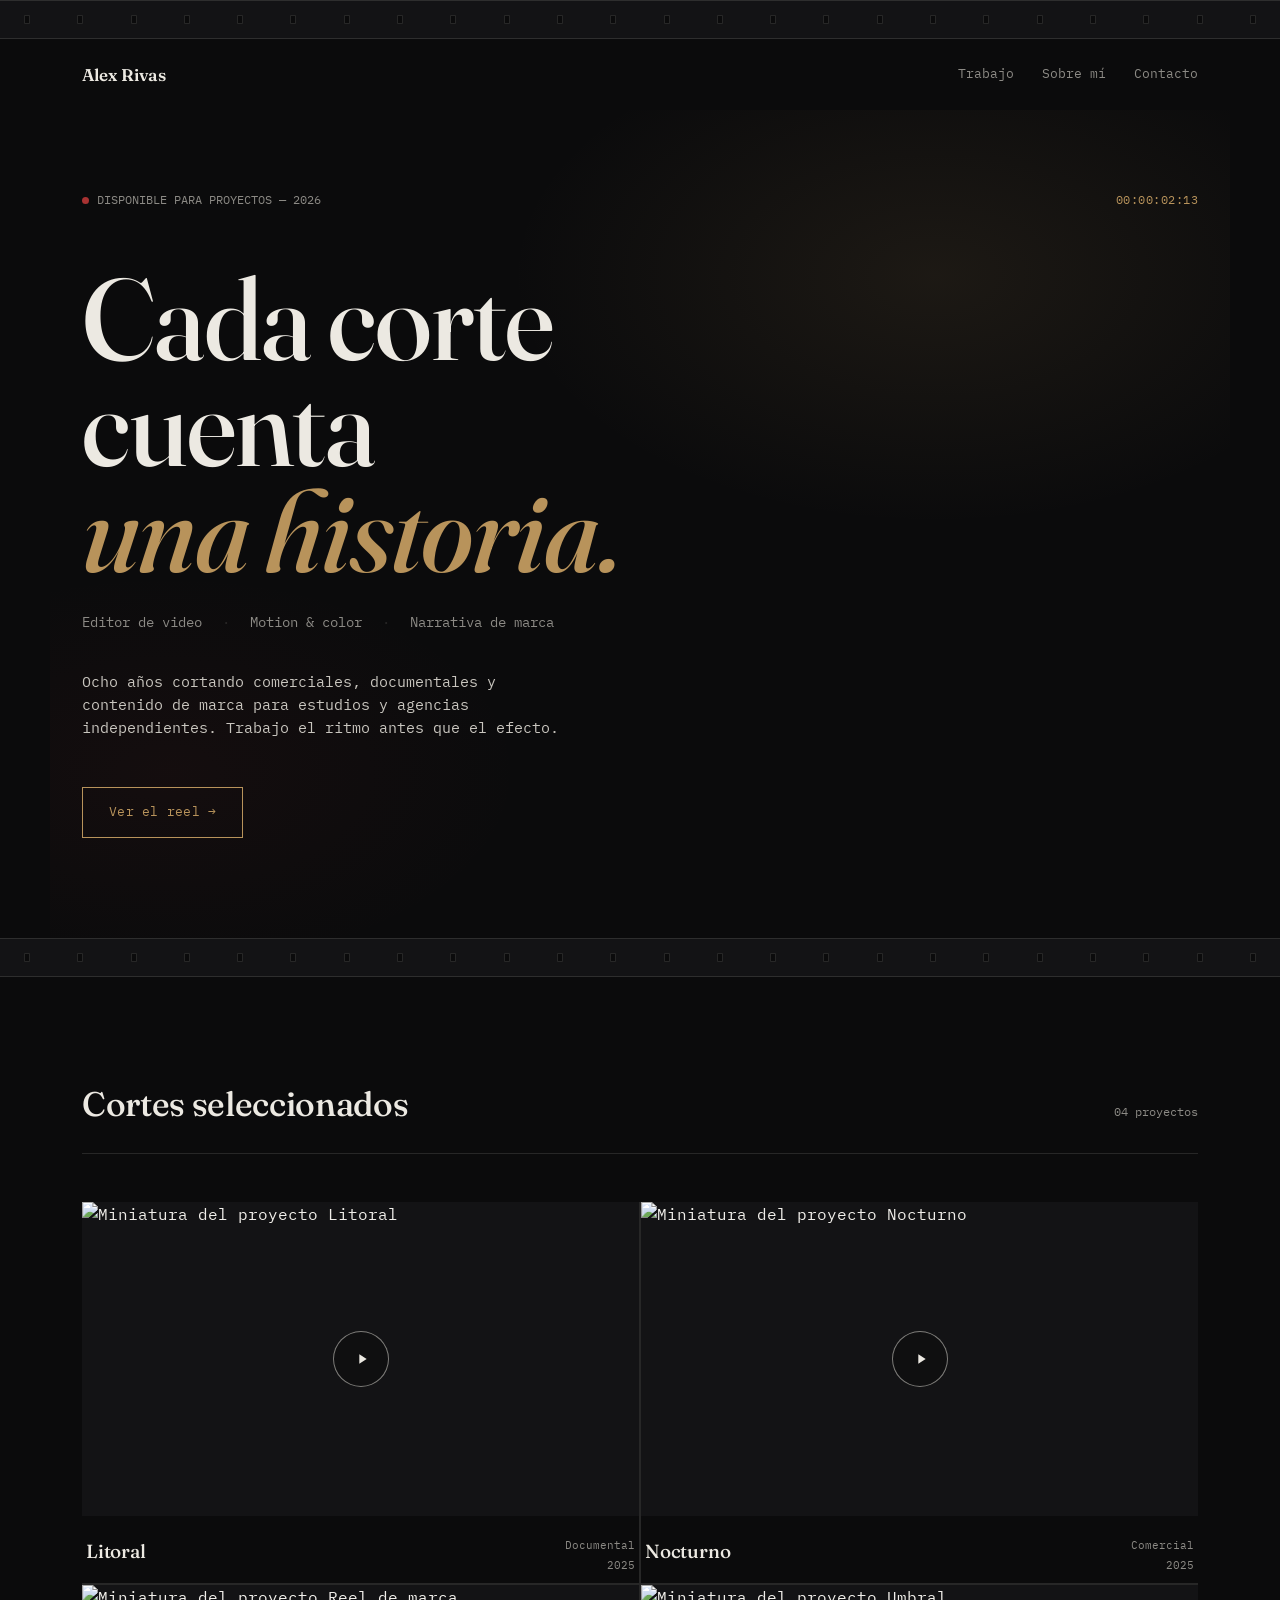
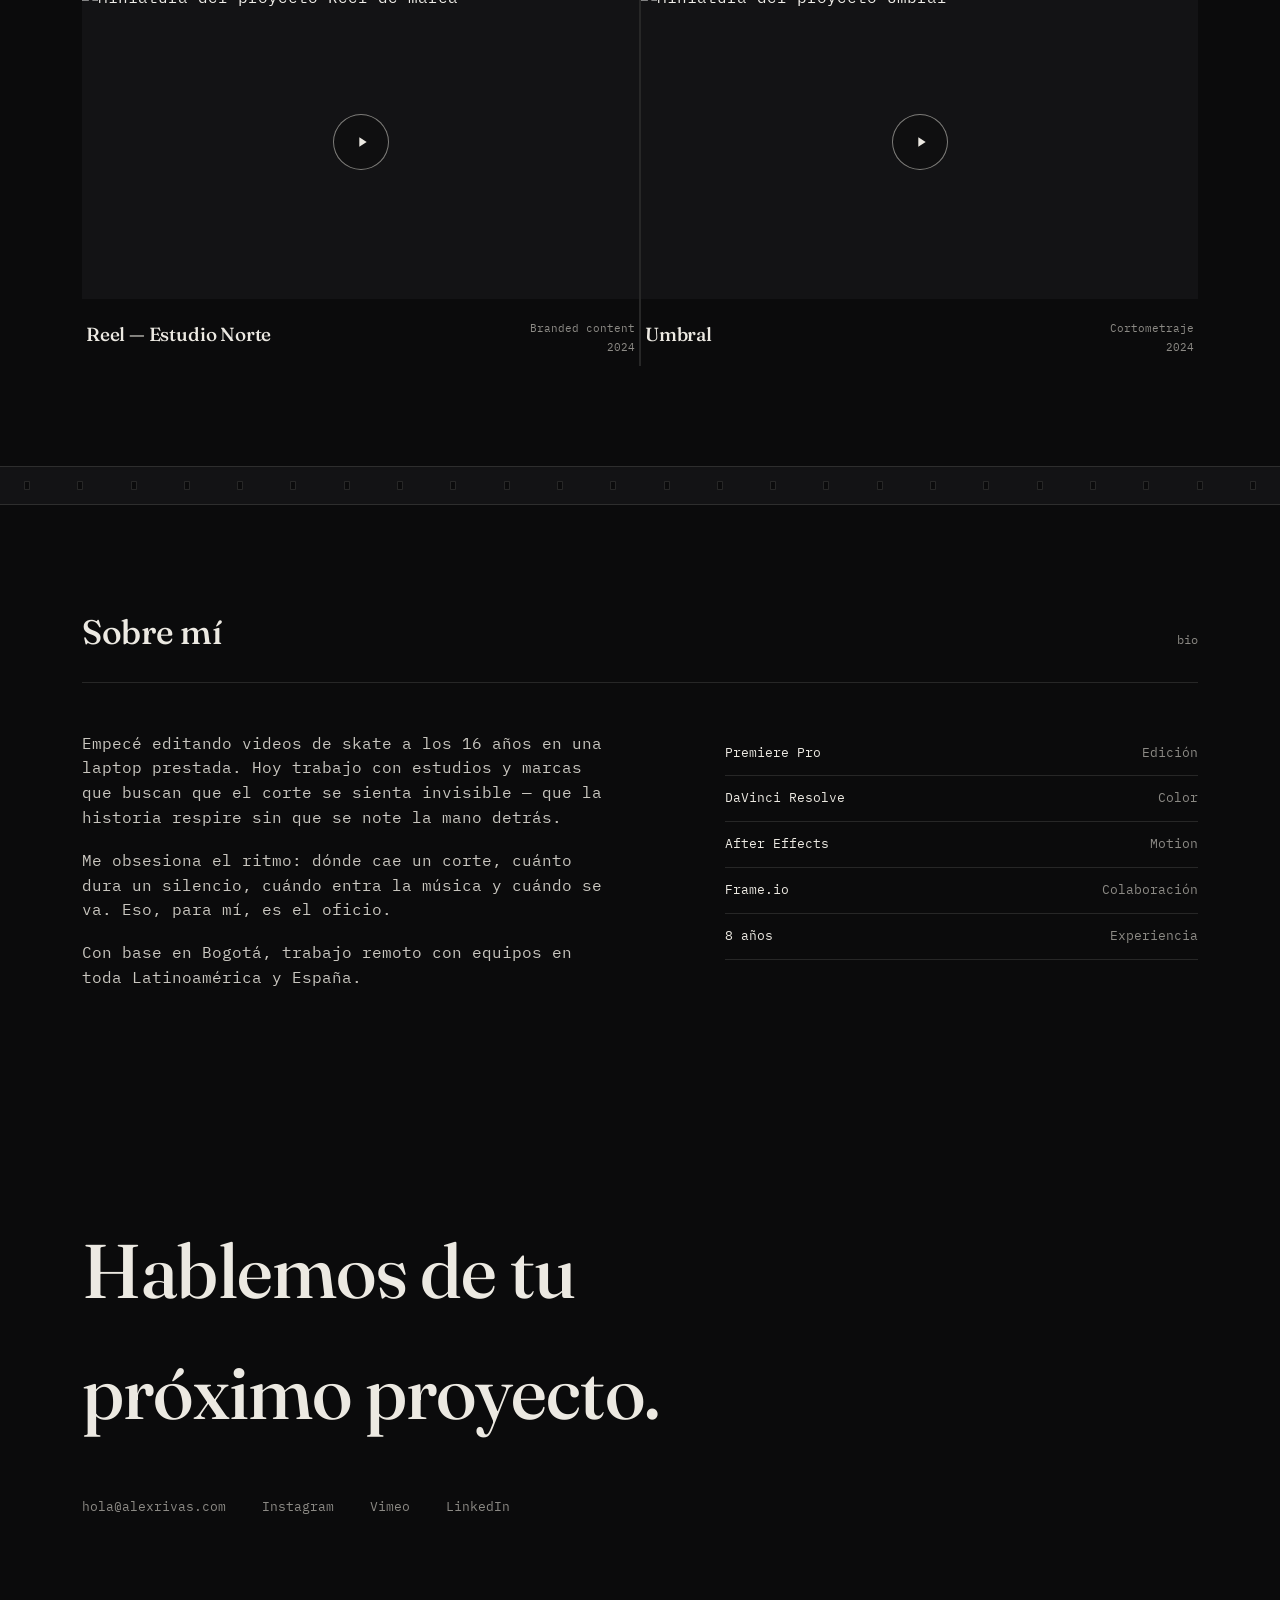
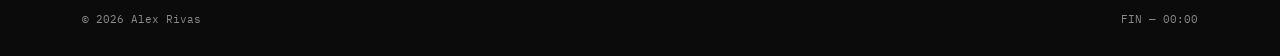
==== index.html @ 7e5576cf "Add files via upload" ====
<!DOCTYPE html>
<html lang="es">
<head>
<meta charset="UTF-8">
<meta name="viewport" content="width=device-width, initial-scale=1.0">
<title>ALEX RIVAS — Editor / Filmmaker</title>
<link rel="preconnect" href="https://fonts.googleapis.com">
<link rel="preconnect" href="https://fonts.gstatic.com" crossorigin>
<link href="https://fonts.googleapis.com/css2?family=Fraunces:ital,opsz,wght@0,9..144,300;0,9..144,500;0,9..144,600;1,9..144,400&family=IBM+Plex+Mono:wght@400;500&display=swap" rel="stylesheet">
<style>
  :root{
    --bg: #0b0b0c;
    --bg-alt: #131315;
    --paper: #ece9e2;
    --muted: #8c8a85;
    --gold: #b8935b;
    --rec: #a83232;
    --line: rgba(236,233,226,0.12);
    --maxw: 1180px;
  }

  *{margin:0; padding:0; box-sizing:border-box;}
  html{scroll-behavior:smooth;}

  body{
    background:var(--bg);
    color:var(--paper);
    font-family:'IBM Plex Mono', monospace;
    font-weight:400;
    line-height:1.6;
    -webkit-font-smoothing:antialiased;
    overflow-x:hidden;
  }

  ::selection{ background:var(--gold); color:#0b0b0c; }

  a{ color:inherit; text-decoration:none; }

  h1, h2, h3{
    font-family:'Fraunces', serif;
    font-weight:500;
    letter-spacing:-0.01em;
  }

  .wrap{ max-width:var(--maxw); margin:0 auto; padding:0 32px; }

  /* ---------- perforation strip (35mm film motif) ---------- */
  .perf{
    display:flex;
    justify-content:space-between;
    padding:14px 24px;
    background:var(--bg-alt);
    border-top:1px solid var(--line);
    border-bottom:1px solid var(--line);
  }
  .perf span{
    width:6px; height:9px;
    background:var(--bg);
    border:1px solid var(--line);
    border-radius:1px;
  }

  /* ---------- nav ---------- */
  nav{
    display:flex;
    align-items:center;
    justify-content:space-between;
    padding:22px 32px;
    max-width:var(--maxw);
    margin:0 auto;
    font-size:13px;
  }
  .nav-name{ font-family:'Fraunces', serif; font-size:17px; font-weight:600; }
  .nav-links{ display:flex; gap:28px; }
  .nav-links a{ color:var(--muted); transition:color .2s; }
  .nav-links a:hover{ color:var(--paper); }

  /* ---------- hero ---------- */
  .hero{
    position:relative;
    padding:80px 32px 100px;
    max-width:var(--maxw);
    margin:0 auto;
    overflow:hidden;
  }
  .hero-grain{
    position:absolute; inset:0;
    background:
      radial-gradient(ellipse 60% 50% at 75% 20%, rgba(184,147,91,0.10), transparent 60%),
      radial-gradient(ellipse 50% 40% at 10% 80%, rgba(168,50,50,0.06), transparent 60%);
    pointer-events:none;
  }
  .hero-top{
    display:flex;
    justify-content:space-between;
    align-items:flex-start;
    font-size:12px;
    color:var(--muted);
    margin-bottom:56px;
    position:relative;
    z-index:1;
  }
  .timecode{
    font-variant-numeric:tabular-nums;
    letter-spacing:0.04em;
    color:var(--gold);
  }
  .rec-dot{
    display:inline-block;
    width:7px; height:7px;
    border-radius:50%;
    background:var(--rec);
    margin-right:8px;
    animation:blink 1.6s infinite;
  }
  @keyframes blink{ 0%,100%{opacity:1;} 50%{opacity:.25;} }

  .hero h1{
    font-size:clamp(52px, 9vw, 128px);
    line-height:0.92;
    color:var(--paper);
    position:relative; z-index:1;
  }
  .hero h1 em{ font-style:italic; color:var(--gold); }

  .hero-role{
    display:flex;
    gap:20px;
    flex-wrap:wrap;
    align-items:center;
    margin-top:28px;
    font-size:14px;
    color:var(--muted);
    position:relative; z-index:1;
  }
  .hero-role .dot{ color:var(--line); }

  .hero-desc{
    max-width:480px;
    margin-top:36px;
    font-size:14.5px;
    color:#c9c6bf;
    position:relative; z-index:1;
  }

  .hero-reel{
    margin-top:48px;
    display:inline-flex;
    align-items:center;
    gap:12px;
    padding:14px 26px;
    border:1px solid var(--gold);
    color:var(--gold);
    font-size:13px;
    letter-spacing:0.02em;
    position:relative; z-index:1;
    transition:background .2s, color .2s;
  }
  .hero-reel:hover{ background:var(--gold); color:#0b0b0c; }

  /* ---------- section label ---------- */
  .section{ padding:100px 32px; max-width:var(--maxw); margin:0 auto; }
  .section-head{
    display:flex;
    justify-content:space-between;
    align-items:baseline;
    margin-bottom:48px;
    border-bottom:1px solid var(--line);
    padding-bottom:22px;
  }
  .section-head h2{ font-size:34px; color:var(--paper); }
  .section-head .count{ font-size:12px; color:var(--muted); }

  /* ---------- filmstrip / work grid ---------- */
  .strip{
    display:grid;
    grid-template-columns:repeat(2, 1fr);
    gap:2px;
    background:var(--line);
  }
  .frame{
    background:var(--bg);
    padding:0;
    position:relative;
    cursor:pointer;
    overflow:hidden;
  }
  .frame-media{
    position:relative;
    aspect-ratio:16/9;
    background:var(--bg-alt);
    overflow:hidden;
  }
  .frame-media img{
    width:100%; height:100%; object-fit:cover;
    filter:grayscale(35%) contrast(1.05);
    transition:transform .6s ease, filter .4s ease;
  }
  .frame:hover .frame-media img{ transform:scale(1.04); filter:grayscale(0%) contrast(1.05); }
  .frame-media iframe{ width:100%; height:100%; border:0; display:block; }

  .play-btn{
    position:absolute; inset:0;
    display:flex; align-items:center; justify-content:center;
    pointer-events:none;
  }
  .play-btn span{
    width:56px; height:56px;
    border-radius:50%;
    border:1px solid rgba(236,233,226,0.5);
    background:rgba(11,11,12,0.4);
    display:flex; align-items:center; justify-content:center;
    backdrop-filter:blur(2px);
    transition:transform .3s, border-color .3s;
  }
  .frame:hover .play-btn span{ transform:scale(1.1); border-color:var(--gold); }
  .play-btn svg{ width:16px; height:16px; fill:var(--paper); margin-left:2px; }

  .frame-info{
    padding:20px 4px 8px;
    display:flex;
    justify-content:space-between;
    align-items:flex-start;
  }
  .frame-info h3{ font-size:19px; color:var(--paper); font-weight:500; }
  .frame-meta{ text-align:right; font-size:11px; color:var(--muted); line-height:1.8; }

  /* ---------- about ---------- */
  .about-grid{
    display:grid;
    grid-template-columns:1.1fr 0.9fr;
    gap:64px;
  }
  .about-bio{ font-size:15.5px; color:#c9c6bf; max-width:520px; }
  .about-bio p + p{ margin-top:18px; }

  .tool-list{ font-size:13px; }
  .tool-row{
    display:flex; justify-content:space-between;
    padding:12px 0;
    border-bottom:1px solid var(--line);
    color:var(--muted);
  }
  .tool-row span:first-child{ color:var(--paper); }

  /* ---------- contact ---------- */
  .contact{
    padding:120px 32px 60px;
    max-width:var(--maxw);
    margin:0 auto;
    text-align:left;
  }
  .contact h2{
    font-size:clamp(38px, 6vw, 76px);
    color:var(--paper);
    max-width:720px;
  }
  .contact-links{
    margin-top:44px;
    display:flex;
    gap:36px;
    flex-wrap:wrap;
    font-size:13px;
  }
  .contact-links a{ color:var(--muted); border-bottom:1px solid transparent; padding-bottom:4px; }
  .contact-links a:hover{ color:var(--gold); border-color:var(--gold); }

  footer{
    padding:28px 32px;
    max-width:var(--maxw);
    margin:0 auto;
    display:flex;
    justify-content:space-between;
    font-size:11px;
    color:var(--muted);
  }

  @media (max-width:760px){
    .strip{ grid-template-columns:1fr; }
    .about-grid{ grid-template-columns:1fr; }
    .hero{ padding-top:56px; }
    .section{ padding:70px 24px; }
    nav{ padding:20px 24px; }
    .nav-links{ display:none; }
  }
</style>
</head>
<body>

  <div class="perf" aria-hidden="true">
    <span></span><span></span><span></span><span></span><span></span><span></span><span></span><span></span>
    <span></span><span></span><span></span><span></span><span></span><span></span><span></span><span></span>
    <span></span><span></span><span></span><span></span><span></span><span></span><span></span><span></span>
  </div>

  <nav>
    <div class="nav-name">Alex Rivas</div>
    <div class="nav-links">
      <a href="#trabajo">Trabajo</a>
      <a href="#sobre-mi">Sobre mí</a>
      <a href="#contacto">Contacto</a>
    </div>
  </nav>

  <section class="hero">
    <div class="hero-grain"></div>
    <div class="hero-top">
      <div><span class="rec-dot"></span>DISPONIBLE PARA PROYECTOS — 2026</div>
      <div class="timecode" id="clock">00:00:00:00</div>
    </div>

    <h1>Cada corte<br>cuenta<br><em>una historia.</em></h1>

    <div class="hero-role">
      <span>Editor de video</span><span class="dot">·</span>
      <span>Motion &amp; color</span><span class="dot">·</span>
      <span>Narrativa de marca</span>
    </div>

    <p class="hero-desc">
      Ocho años cortando comerciales, documentales y contenido de marca para estudios y agencias independientes. Trabajo el ritmo antes que el efecto.
    </p>

    <a class="hero-reel" href="#trabajo">Ver el reel →</a>
  </section>

  <div class="perf" aria-hidden="true">
    <span></span><span></span><span></span><span></span><span></span><span></span><span></span><span></span>
    <span></span><span></span><span></span><span></span><span></span><span></span><span></span><span></span>
    <span></span><span></span><span></span><span></span><span></span><span></span><span></span><span></span>
  </div>

  <section class="section" id="trabajo">
    <div class="section-head">
      <h2>Cortes seleccionados</h2>
      <div class="count">04 proyectos</div>
    </div>

    <div class="strip">

      <div class="frame" data-video="VIDEO_ID_1">
        <div class="frame-media">
          <img src="https://img.youtube.com/vi/VIDEO_ID_1/maxresdefault.jpg" alt="Miniatura del proyecto Litoral">
          <div class="play-btn"><span><svg viewBox="0 0 24 24"><path d="M8 5v14l11-7z"/></svg></span></div>
        </div>
        <div class="frame-info">
          <h3>Litoral</h3>
          <div class="frame-meta">Documental<br>2025</div>
        </div>
      </div>

      <div class="frame" data-video="VIDEO_ID_2">
        <div class="frame-media">
          <img src="https://img.youtube.com/vi/VIDEO_ID_2/maxresdefault.jpg" alt="Miniatura del proyecto Nocturno">
          <div class="play-btn"><span><svg viewBox="0 0 24 24"><path d="M8 5v14l11-7z"/></svg></span></div>
        </div>
        <div class="frame-info">
          <h3>Nocturno</h3>
          <div class="frame-meta">Comercial<br>2025</div>
        </div>
      </div>

      <div class="frame" data-video="VIDEO_ID_3">
        <div class="frame-media">
          <img src="https://img.youtube.com/vi/VIDEO_ID_3/maxresdefault.jpg" alt="Miniatura del proyecto Reel de marca">
          <div class="play-btn"><span><svg viewBox="0 0 24 24"><path d="M8 5v14l11-7z"/></svg></span></div>
        </div>
        <div class="frame-info">
          <h3>Reel — Estudio Norte</h3>
          <div class="frame-meta">Branded content<br>2024</div>
        </div>
      </div>

      <div class="frame" data-video="VIDEO_ID_4">
        <div class="frame-media">
          <img src="https://img.youtube.com/vi/VIDEO_ID_4/maxresdefault.jpg" alt="Miniatura del proyecto Umbral">
          <div class="play-btn"><span><svg viewBox="0 0 24 24"><path d="M8 5v14l11-7z"/></svg></span></div>
        </div>
        <div class="frame-info">
          <h3>Umbral</h3>
          <div class="frame-meta">Cortometraje<br>2024</div>
        </div>
      </div>

    </div>
  </section>

  <div class="perf" aria-hidden="true">
    <span></span><span></span><span></span><span></span><span></span><span></span><span></span><span></span>
    <span></span><span></span><span></span><span></span><span></span><span></span><span></span><span></span>
    <span></span><span></span><span></span><span></span><span></span><span></span><span></span><span></span>
  </div>

  <section class="section" id="sobre-mi">
    <div class="section-head">
      <h2>Sobre mí</h2>
      <div class="count">bio</div>
    </div>

    <div class="about-grid">
      <div class="about-bio">
        <p>Empecé editando videos de skate a los 16 años en una laptop prestada. Hoy trabajo con estudios y marcas que buscan que el corte se sienta invisible — que la historia respire sin que se note la mano detrás.</p>
        <p>Me obsesiona el ritmo: dónde cae un corte, cuánto dura un silencio, cuándo entra la música y cuándo se va. Eso, para mí, es el oficio.</p>
        <p>Con base en Bogotá, trabajo remoto con equipos en toda Latinoamérica y España.</p>
      </div>

      <div class="tool-list">
        <div class="tool-row"><span>Premiere Pro</span><span>Edición</span></div>
        <div class="tool-row"><span>DaVinci Resolve</span><span>Color</span></div>
        <div class="tool-row"><span>After Effects</span><span>Motion</span></div>
        <div class="tool-row"><span>Frame.io</span><span>Colaboración</span></div>
        <div class="tool-row"><span>8 años</span><span>Experiencia</span></div>
      </div>
    </div>
  </section>

  <section class="contact" id="contacto">
    <h2>Hablemos de tu próximo proyecto.</h2>
    <div class="contact-links">
      <a href="mailto:hola@alexrivas.com">hola@alexrivas.com</a>
      <a href="#">Instagram</a>
      <a href="#">Vimeo</a>
      <a href="#">LinkedIn</a>
    </div>
  </section>

  <footer>
    <span>© 2026 Alex Rivas</span>
    <span>FIN — 00:00</span>
  </footer>

<script>
  // live running timecode, HH:MM:SS:FF (24fps) — starts from page load
  const clockEl = document.getElementById('clock');
  const start = Date.now();
  function pad(n, len=2){ return String(n).padStart(len,'0'); }
  function tick(){
    const elapsed = Date.now() - start;
    const totalFrames = Math.floor(elapsed / (1000/24));
    const ff = totalFrames % 24;
    const totalSec = Math.floor(totalFrames/24);
    const ss = totalSec % 60;
    const mm = Math.floor(totalSec/60) % 60;
    const hh = Math.floor(totalSec/3600);
    clockEl.textContent = `${pad(hh)}:${pad(mm)}:${pad(ss)}:${pad(ff)}`;
    requestAnimationFrame(tick);
  }
  requestAnimationFrame(tick);

  // click-to-embed YouTube (loads iframe only on click — faster page, real embeds)
  document.querySelectorAll('.frame').forEach(frame => {
    frame.addEventListener('click', () => {
      const id = frame.getAttribute('data-video');
      const media = frame.querySelector('.frame-media');
      media.innerHTML = `<iframe src="https://www.youtube-nocookie.com/embed/${id}?autoplay=1&rel=0" title="YouTube video player" frameborder="0" allow="accelerometer; autoplay; clipboard-write; encrypted-media; gyroscope; picture-in-picture" allowfullscreen></iframe>`;
    });
  });
</script>

</body>
</html>
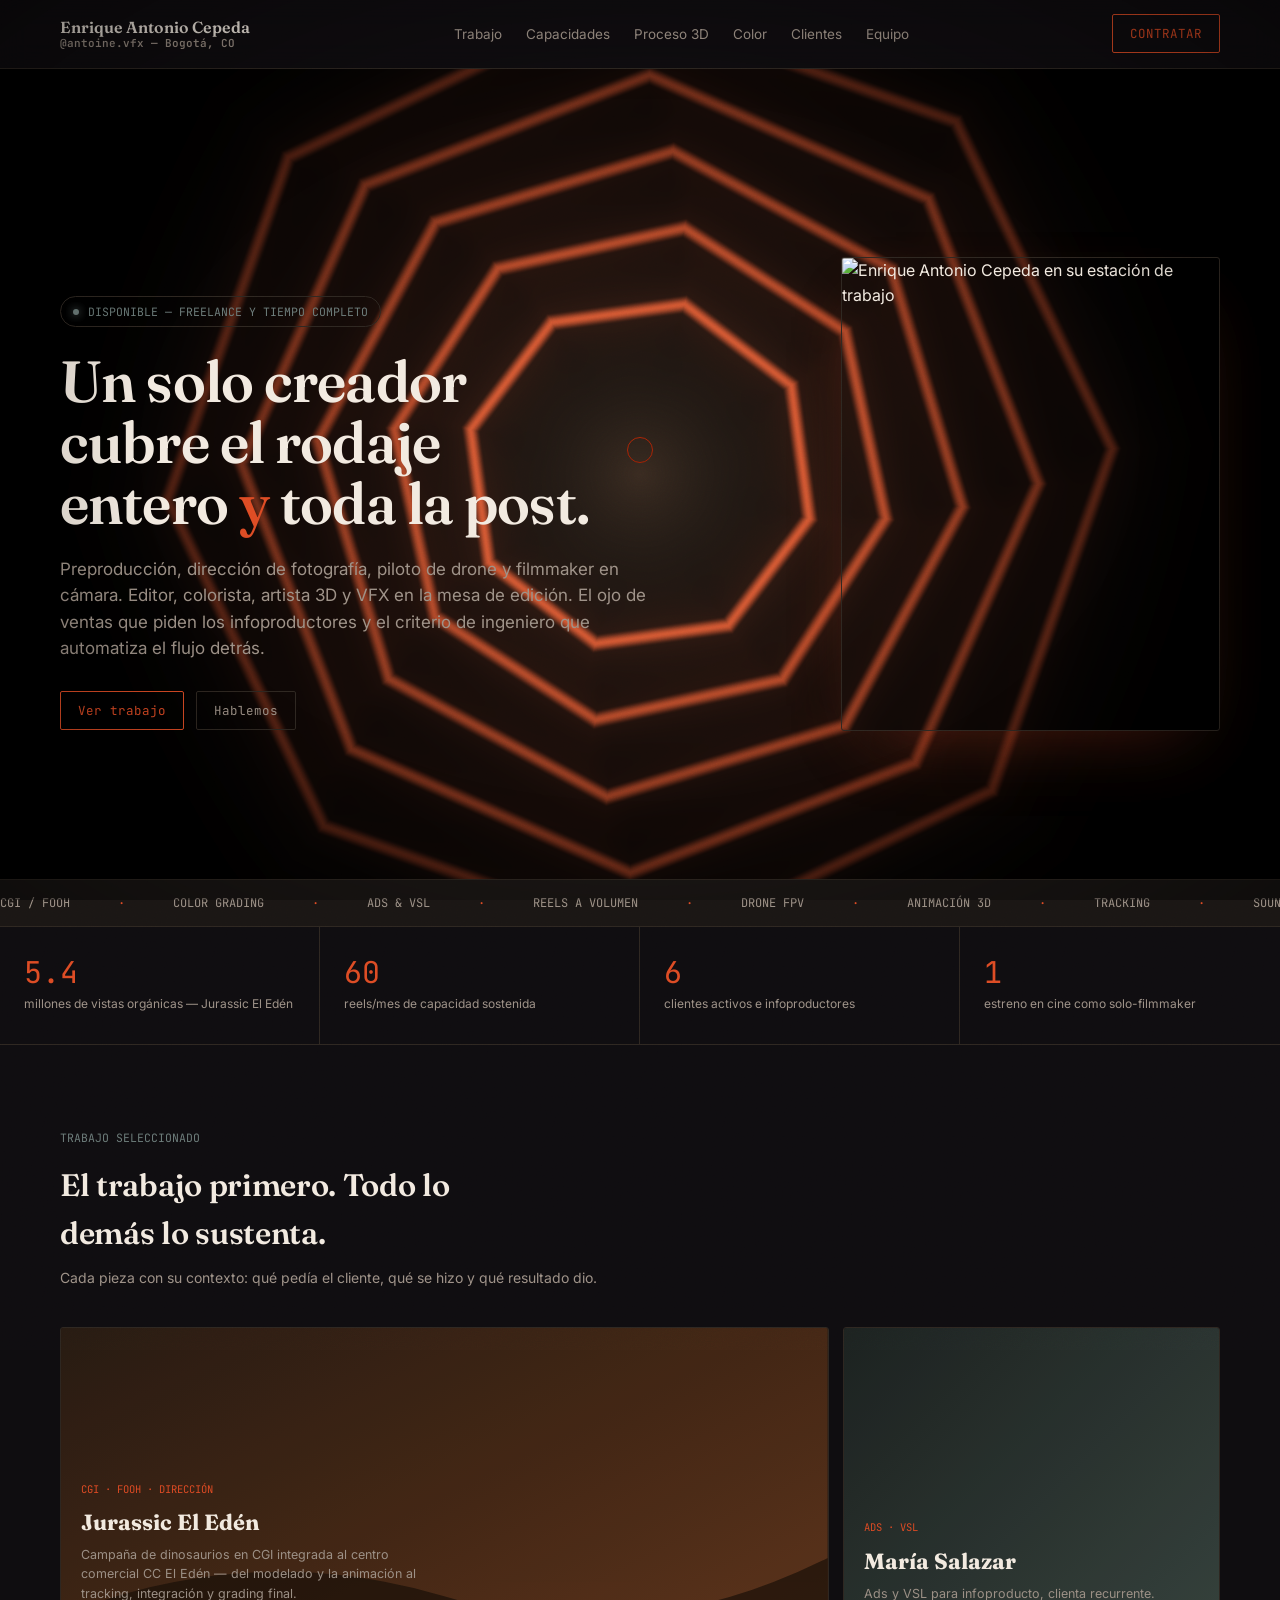
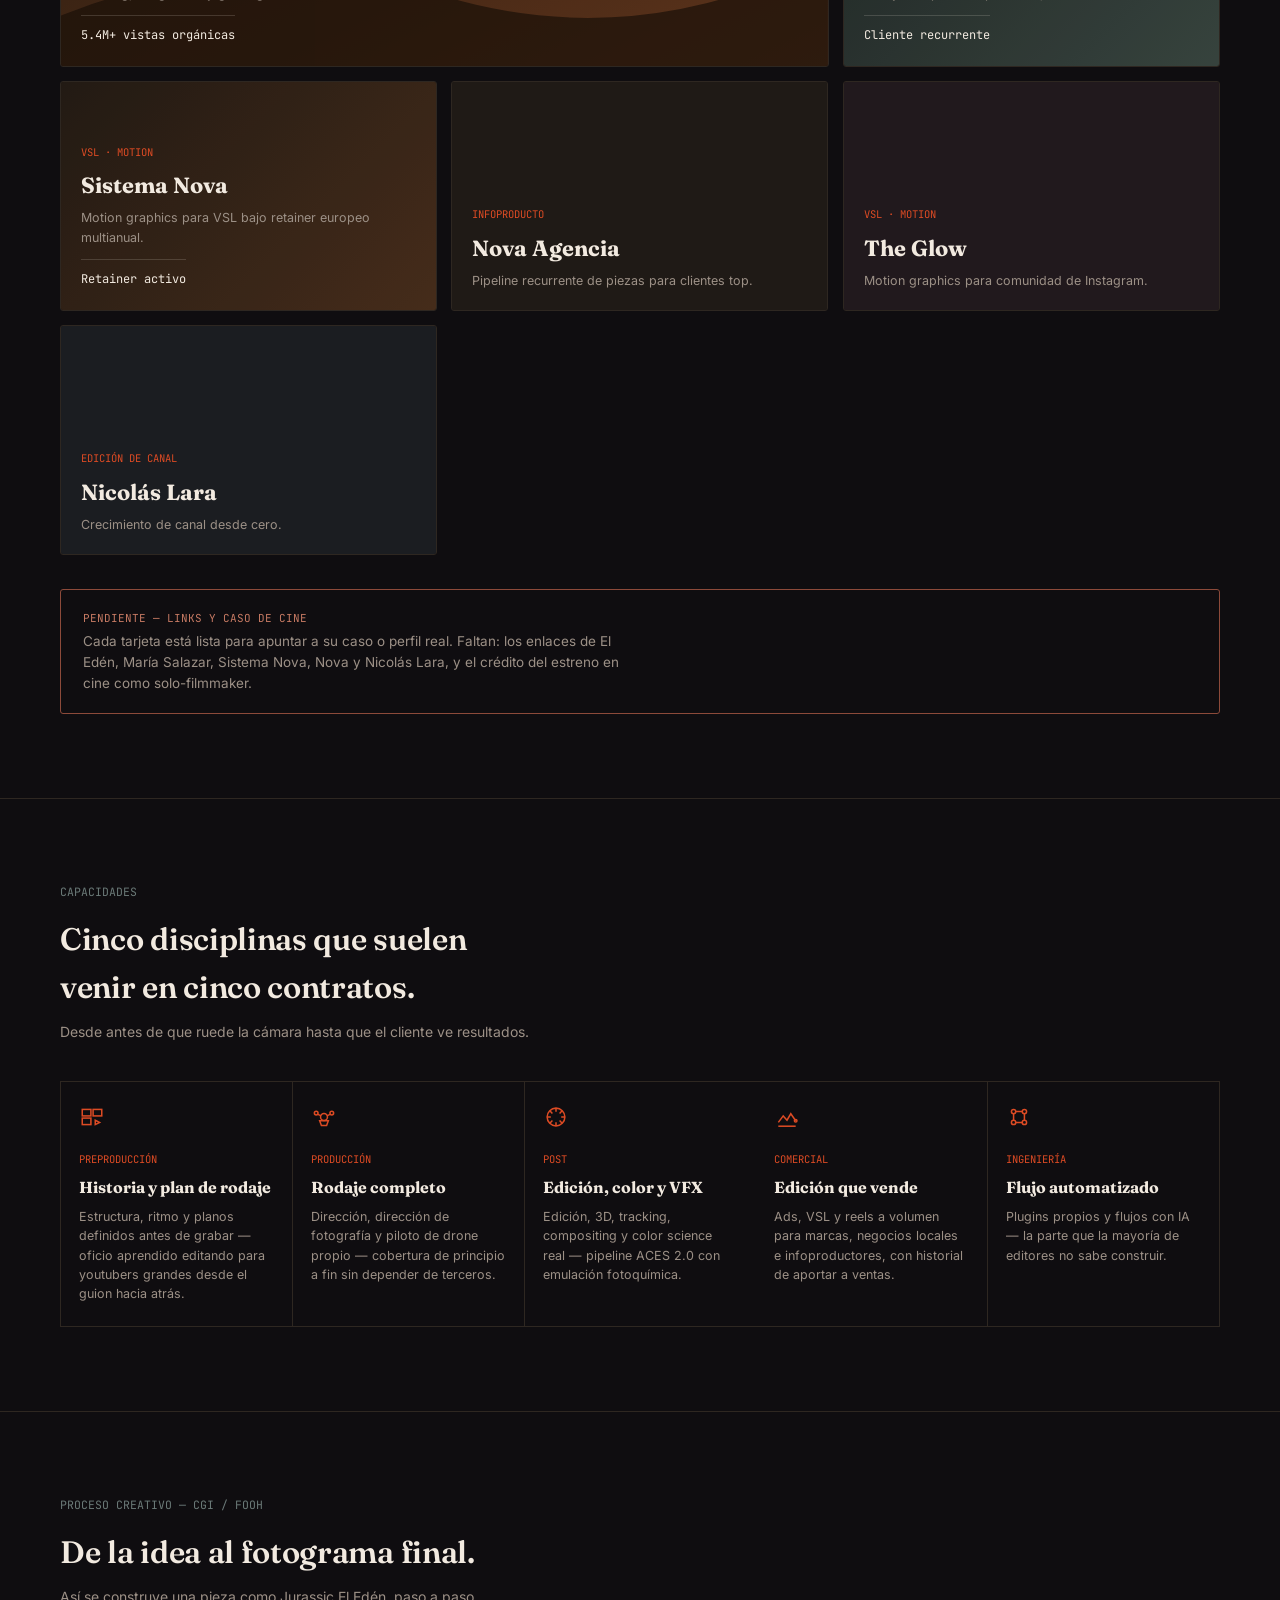
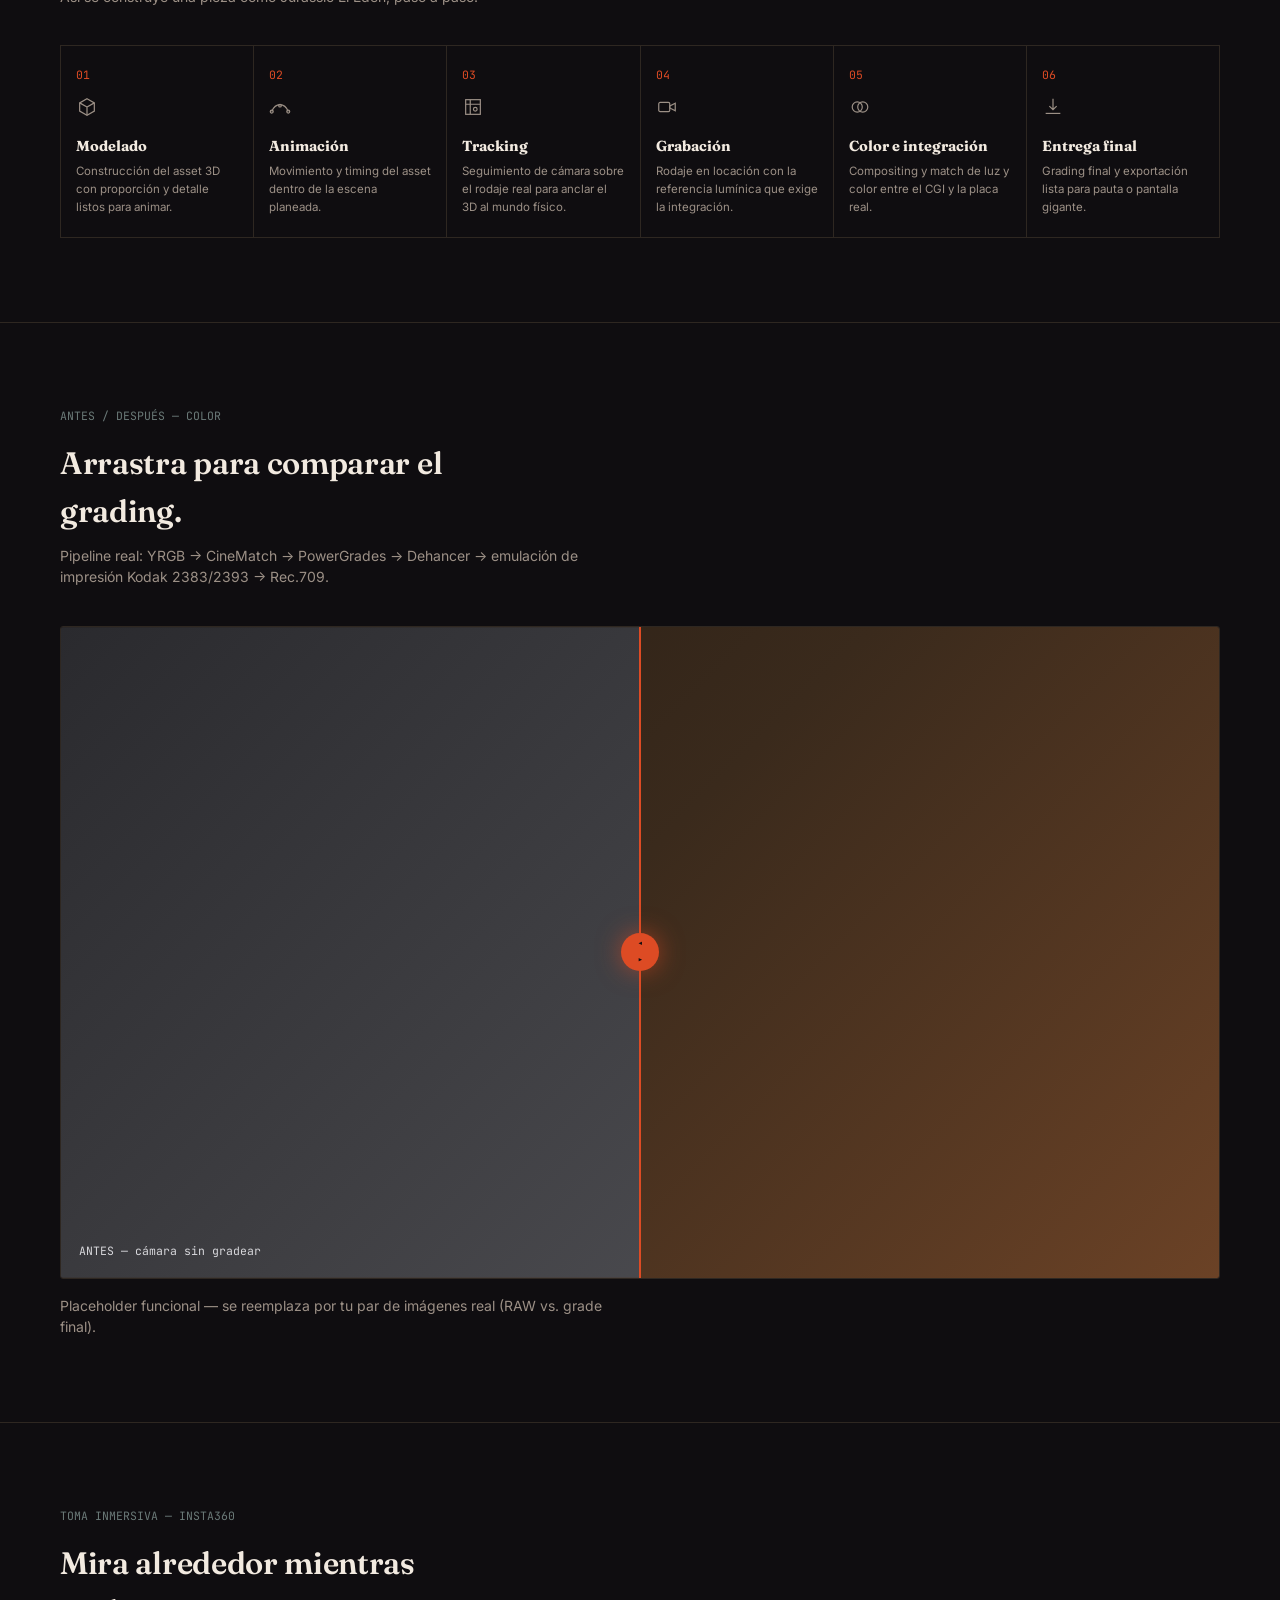
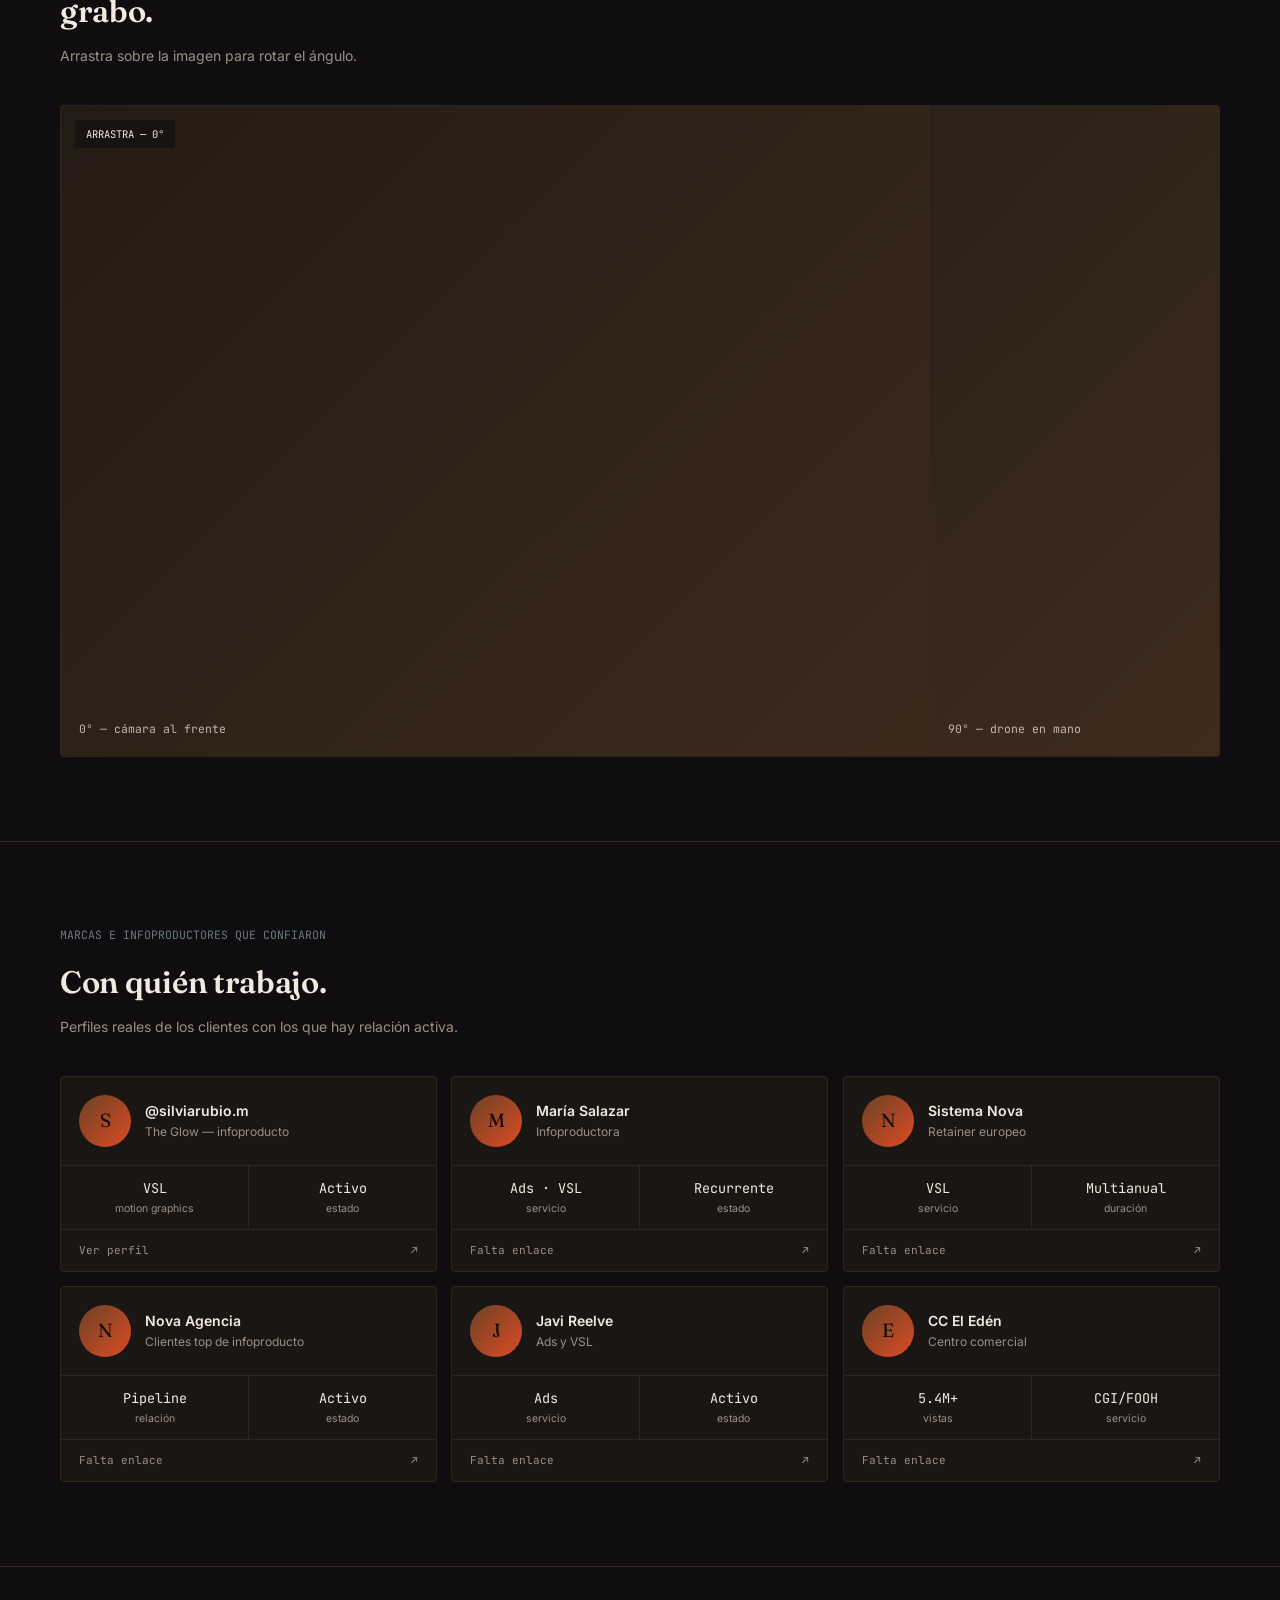
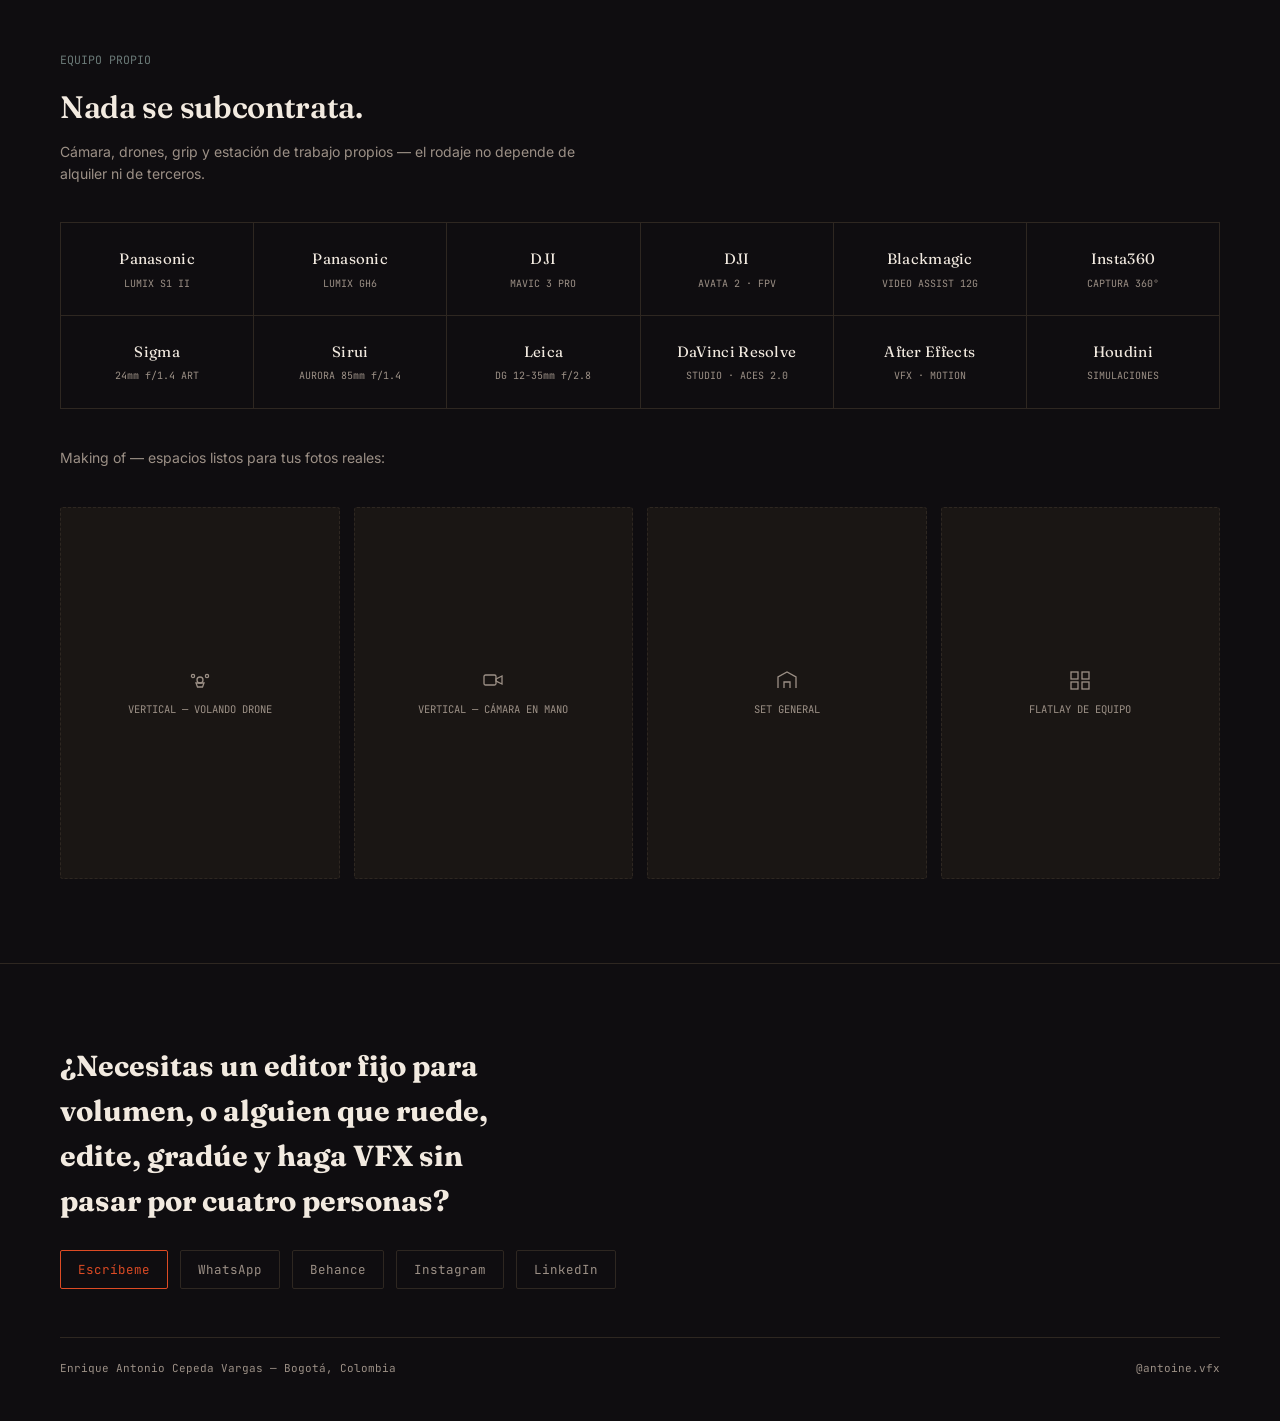
==== commit 03de24da: "Add files via upload" ====
--- a/index.html
+++ b/index.html
@@ -3,459 +3,706 @@
 <head>
 <meta charset="UTF-8">
 <meta name="viewport" content="width=device-width, initial-scale=1.0">
-<title>ALEX RIVAS — Editor / Filmmaker</title>
+<title>Enrique Antonio Cepeda — Filmmaker · Editor · VFX</title>
 <link rel="preconnect" href="https://fonts.googleapis.com">
-<link rel="preconnect" href="https://fonts.gstatic.com" crossorigin>
-<link href="https://fonts.googleapis.com/css2?family=Fraunces:ital,opsz,wght@0,9..144,300;0,9..144,500;0,9..144,600;1,9..144,400&family=IBM+Plex+Mono:wght@400;500&display=swap" rel="stylesheet">
+<link href="https://fonts.googleapis.com/css2?family=Fraunces:opsz,wght@9..144,400;9..144,500;9..144,600;9..144,700&family=JetBrains+Mono:wght@400;500&family=Inter:wght@400;500;600&display=swap" rel="stylesheet">
 <style>
   :root{
-    --bg: #0b0b0c;
-    --bg-alt: #131315;
-    --paper: #ece9e2;
-    --muted: #8c8a85;
-    --gold: #b8935b;
-    --rec: #a83232;
-    --line: rgba(236,233,226,0.12);
-    --maxw: 1180px;
+    --bg:#0F0D10;
+    --surface:#1A1614;
+    --surface2:#211B17;
+    --line:#2E2721;
+    --text:#F2EAE0;
+    --muted:#9C9086;
+    --halation:#DD4B24;
+    --grain:#6B7A78;
+    --maxw:1240px;
   }
-
-  *{margin:0; padding:0; box-sizing:border-box;}
   html{scroll-behavior:smooth;}
-
+  *{margin:0;padding:0;box-sizing:border-box;}
   body{
-    background:var(--bg);
-    color:var(--paper);
-    font-family:'IBM Plex Mono', monospace;
-    font-weight:400;
-    line-height:1.6;
-    -webkit-font-smoothing:antialiased;
-    overflow-x:hidden;
+    background:var(--bg);color:var(--text);
+    font-family:'Inter',sans-serif;line-height:1.55;
+    -webkit-font-smoothing:antialiased;overflow-x:hidden;
   }
-
-  ::selection{ background:var(--gold); color:#0b0b0c; }
-
-  a{ color:inherit; text-decoration:none; }
-
-  h1, h2, h3{
-    font-family:'Fraunces', serif;
-    font-weight:500;
-    letter-spacing:-0.01em;
+  a{color:inherit;text-decoration:none;}
+  img{max-width:100%;display:block;}
+  .wrap{max-width:var(--maxw);margin:0 auto;padding:0 clamp(20px,4vw,40px);}
+  .mono{font-family:'JetBrains Mono',monospace;}
+
+  /* ---- film grain ---- */
+  .grain{position:fixed;inset:-50%;pointer-events:none;opacity:.11;mix-blend-mode:overlay;z-index:60;
+    background-image:url("data:image/svg+xml,%3Csvg xmlns='http://www.w3.org/2000/svg' width='160' height='160'%3E%3Cfilter id='n'%3E%3CfeTurbulence type='fractalNoise' baseFrequency='.85' numOctaves='3' stitchTiles='stitch'/%3E%3C/filter%3E%3Crect width='100%25' height='100%25' filter='url(%23n)'/%3E%3C/svg%3E");
+    background-size:170px 170px;animation:gf .48s steps(5) infinite;}
+  @keyframes gf{0%{transform:translate(0,0)}20%{transform:translate(-2%,1.5%)}40%{transform:translate(1.5%,-2%)}60%{transform:translate(-1.5%,2%)}80%{transform:translate(2%,-1%)}100%{transform:translate(0,0)}}
+  .vignette{position:fixed;inset:0;pointer-events:none;z-index:55;
+    background:radial-gradient(ellipse at center, transparent 55%, rgba(0,0,0,.45) 100%);}
+
+  /* ---- custom cursor ---- */
+  .cursor{position:fixed;top:0;left:0;width:26px;height:26px;border:1px solid var(--halation);border-radius:50%;
+    pointer-events:none;z-index:70;transform:translate(-50%,-50%);transition:width .2s,height .2s,background .2s,opacity .2s;
+    mix-blend-mode:difference;}
+  .cursor.big{width:64px;height:64px;background:rgba(221,75,36,.16);}
+  .cursor.hidden{opacity:0;}
+  @media (pointer:coarse){.cursor{display:none;}}
+
+  /* ---- header ---- */
+  header{position:sticky;top:0;z-index:40;background:rgba(15,13,16,.8);backdrop-filter:blur(14px);
+    border-bottom:1px solid var(--line);}
+  nav.wrap{display:flex;align-items:center;justify-content:space-between;height:68px;gap:16px;}
+  .brand{font-family:'Fraunces',serif;font-weight:600;font-size:16px;line-height:1.15;white-space:nowrap;}
+  .brand span{display:block;font-family:'JetBrains Mono',monospace;font-size:11px;color:var(--muted);margin-top:1px;}
+  .navlinks{display:flex;gap:24px;font-size:13.5px;color:var(--muted);}
+  .navlinks a{position:relative;padding:3px 0;}
+  .navlinks a::after{content:"";position:absolute;left:0;bottom:0;width:0;height:1px;background:var(--halation);transition:width .28s cubic-bezier(.2,.7,.3,1);}
+  .navlinks a:hover{color:var(--text);}
+  .navlinks a:hover::after{width:100%;}
+  .btn{display:inline-block;border:1px solid var(--halation);color:var(--halation);padding:9px 17px;border-radius:2px;
+    font-family:'JetBrains Mono',monospace;font-size:12.5px;transition:background .25s,color .25s,transform .15s;will-change:transform;}
+  .btn:hover{background:var(--halation);color:#0F0D10;}
+  .btn-ghost{border-color:var(--line);color:var(--muted);}
+  .btn-ghost:hover{background:transparent;border-color:var(--text);color:var(--text);}
+  .btn-row{display:flex;gap:12px;flex-wrap:wrap;}
+  .navtoggle{display:none;background:none;border:1px solid var(--line);color:var(--text);padding:7px 11px;border-radius:2px;font-size:13px;}
+
+  /* ---- hero ---- */
+  .hero{position:relative;border-bottom:1px solid var(--line);overflow:hidden;}
+  #lensCanvas{position:absolute;inset:0;width:100%;height:100%;z-index:0;}
+  .hero .wrap{position:relative;z-index:2;padding-top:clamp(64px,9vw,104px);padding-bottom:clamp(44px,6vw,64px);}
+  .hero-grid{display:grid;grid-template-columns:1.45fr .75fr;gap:clamp(24px,4vw,48px);align-items:end;}
+  .status{display:inline-flex;gap:9px;align-items:center;font-family:'JetBrains Mono',monospace;font-size:11.5px;
+    color:var(--grain);border:1px solid var(--line);padding:6px 12px;border-radius:100px;margin-bottom:24px;}
+  .dot{width:6px;height:6px;border-radius:50%;background:var(--grain);box-shadow:0 0 9px var(--grain);animation:pulse 2.4s ease-in-out infinite;}
+  @keyframes pulse{0%,100%{opacity:1}50%{opacity:.35}}
+  h1{font-family:'Fraunces',serif;font-weight:600;font-size:clamp(32px,5.6vw,58px);line-height:1.05;letter-spacing:-.015em;max-width:14ch;}
+  h1 .em{color:var(--halation);}
+  .lede{margin-top:22px;font-size:clamp(15px,1.5vw,17px);color:var(--muted);max-width:56ch;}
+  .hero-cta{margin-top:30px;}
+  .hero-photo{border-radius:3px;overflow:hidden;border:1px solid var(--line);aspect-ratio:4/5;
+    transition:transform .18s ease-out;will-change:transform;box-shadow:0 30px 70px -30px rgba(221,75,36,.35);}
+  .hero-photo img{width:100%;height:100%;object-fit:cover;}
+
+  /* ---- marquee ---- */
+  .marquee{border-bottom:1px solid var(--line);overflow:hidden;padding:14px 0;background:var(--surface);}
+  .marquee-track{display:flex;gap:48px;white-space:nowrap;animation:slide 34s linear infinite;
+    font-family:'JetBrains Mono',monospace;font-size:12px;color:var(--muted);}
+  .marquee-track span{display:inline-flex;gap:48px;}
+  .marquee em{color:var(--halation);font-style:normal;}
+  @keyframes slide{from{transform:translateX(0)}to{transform:translateX(-50%)}}
+
+  /* ---- proof strip ---- */
+  .proof{display:grid;grid-template-columns:repeat(4,1fr);border-bottom:1px solid var(--line);}
+  .proof-item{padding:clamp(20px,3vw,30px) clamp(14px,2vw,24px);border-right:1px solid var(--line);}
+  .proof-item:last-child{border-right:none;}
+  .proof-item .n{font-family:'JetBrains Mono',monospace;font-size:clamp(22px,3vw,30px);color:var(--halation);line-height:1;}
+  .proof-item .c{font-size:12px;color:var(--muted);margin-top:8px;}
+
+  /* ---- sections ---- */
+  section{padding:clamp(52px,7vw,84px) 0;border-bottom:1px solid var(--line);}
+  .eyebrow{font-family:'JetBrains Mono',monospace;font-size:11.5px;color:var(--grain);margin-bottom:14px;}
+  h2{font-family:'Fraunces',serif;font-weight:600;font-size:clamp(23px,3vw,31px);letter-spacing:-.01em;max-width:20ch;margin-bottom:10px;}
+  .sub{font-size:14px;color:var(--muted);max-width:62ch;margin-bottom:38px;}
+
+  .reveal{opacity:0;transform:translateY(18px);transition:opacity .7s cubic-bezier(.2,.7,.3,1),transform .7s cubic-bezier(.2,.7,.3,1);}
+  .reveal.in{opacity:1;transform:none;}
+
+  /* ---- work grid (protagonist) ---- */
+  .work-grid{display:grid;grid-template-columns:repeat(6,1fr);gap:14px;}
+  .work{position:relative;border:1px solid var(--line);border-radius:3px;overflow:hidden;background:var(--surface);
+    display:flex;flex-direction:column;justify-content:flex-end;padding:20px;min-height:230px;
+    transition:transform .2s ease-out,border-color .3s;will-change:transform;}
+  .work:hover{border-color:var(--halation);}
+  .work.lg{grid-column:span 4;min-height:340px;}
+  .work.md{grid-column:span 2;}
+  .work.sm{grid-column:span 2;}
+  .work-bg{position:absolute;inset:0;opacity:.9;transition:transform .6s cubic-bezier(.2,.7,.3,1);}
+  .work:hover .work-bg{transform:scale(1.06);}
+  .work-body{position:relative;z-index:2;}
+  .work .tag{font-family:'JetBrains Mono',monospace;font-size:10.5px;color:var(--halation);margin-bottom:8px;}
+  .work h3{font-family:'Fraunces',serif;font-size:clamp(17px,2vw,22px);margin-bottom:6px;}
+  .work p{font-size:12.5px;color:var(--muted);max-width:42ch;}
+  .work .metric{margin-top:12px;font-family:'JetBrains Mono',monospace;font-size:12px;color:var(--text);
+    border-top:1px solid rgba(242,234,224,.16);padding-top:10px;display:inline-block;}
+  .work .go{position:absolute;top:16px;right:16px;z-index:2;font-family:'JetBrains Mono',monospace;font-size:11px;
+    color:var(--muted);opacity:0;transform:translateY(-4px);transition:.3s;}
+  .work:hover .go{opacity:1;transform:none;color:var(--halation);}
+
+  /* ---- capability cards ---- */
+  .caps{display:grid;grid-template-columns:repeat(5,1fr);gap:1px;background:var(--line);border:1px solid var(--line);perspective:1000px;}
+  .cap{background:var(--bg);padding:22px 18px;transition:transform .18s ease-out,background .3s;will-change:transform;}
+  .cap:hover{background:var(--surface);}
+  .cap .icon{width:26px;height:26px;color:var(--halation);margin-bottom:14px;}
+  .cap .tag{font-family:'JetBrains Mono',monospace;font-size:10.5px;color:var(--halation);margin-bottom:8px;}
+  .cap h3{font-family:'Fraunces',serif;font-size:16px;margin-bottom:7px;}
+  .cap p{font-size:12.5px;color:var(--muted);}
+
+  /* ---- process ---- */
+  .process{display:grid;grid-template-columns:repeat(6,1fr);gap:1px;background:var(--line);border:1px solid var(--line);}
+  .pstep{background:var(--bg);padding:20px 15px;transition:background .3s;}
+  .pstep:hover{background:var(--surface);}
+  .pstep .n{font-family:'JetBrains Mono',monospace;font-size:11.5px;color:var(--halation);margin-bottom:12px;}
+  .pstep .picon{width:22px;height:22px;color:var(--muted);margin-bottom:10px;}
+  .pstep:hover .picon{color:var(--halation);}
+  .pstep h4{font-family:'Fraunces',serif;font-size:14.5px;margin-bottom:6px;}
+  .pstep p{font-size:11.5px;color:var(--muted);}
+
+  /* ---- before/after ---- */
+  .cw{position:relative;width:100%;aspect-ratio:16/9;border-radius:3px;overflow:hidden;border:1px solid var(--line);user-select:none;}
+  .cw-layer{position:absolute;inset:0;display:flex;align-items:flex-end;padding:18px;font-family:'JetBrains Mono',monospace;font-size:11.5px;}
+  .cw-after{background:linear-gradient(135deg,#241B14,#3A2A1C 45%,#6B4226 100%);color:#F2C89A;}
+  .cw-before{background:linear-gradient(135deg,#2A2A2E,#3E3E42 45%,#57575C 100%);color:#D8D8DC;clip-path:inset(0 50% 0 0);}
+  .cw-handle{position:absolute;top:0;bottom:0;left:50%;width:2px;background:var(--halation);transform:translateX(-1px);pointer-events:none;}
+  .cw-handle::after{content:"";position:absolute;top:50%;left:50%;transform:translate(-50%,-50%);width:38px;height:38px;
+    background:var(--halation);border-radius:50%;box-shadow:0 0 24px rgba(221,75,36,.6);}
+  .cw-handle::before{content:"◂ ▸";position:absolute;top:50%;left:50%;transform:translate(-50%,-50%);z-index:3;
+    color:#0F0D10;font-size:11px;font-family:'JetBrains Mono',monospace;}
+  .cw-range{position:absolute;inset:0;width:100%;height:100%;opacity:0;cursor:ew-resize;margin:0;}
+
+  /* ---- 360 pano ---- */
+  .pano{position:relative;width:100%;aspect-ratio:16/9;overflow:hidden;border-radius:3px;border:1px solid var(--line);cursor:grab;background:var(--surface);}
+  .pano.dragging{cursor:grabbing;}
+  .pano-track{position:absolute;top:0;left:0;height:100%;width:300%;display:flex;}
+  .pano-band{flex:0 0 25%;height:100%;display:flex;align-items:flex-end;padding:18px;font-family:'JetBrains Mono',monospace;font-size:11.5px;color:rgba(242,234,224,.75);}
+  .pano-hud{position:absolute;top:14px;left:14px;font-family:'JetBrains Mono',monospace;font-size:10.5px;color:var(--text);
+    background:rgba(15,13,16,.6);padding:6px 11px;border-radius:2px;pointer-events:none;}
+
+  /* ---- client social panels ---- */
+  .socials{display:grid;grid-template-columns:repeat(3,1fr);gap:14px;}
+  .sp{border:1px solid var(--line);border-radius:4px;background:var(--surface);overflow:hidden;transition:border-color .3s,transform .2s ease-out;will-change:transform;}
+  .sp:hover{border-color:var(--halation);}
+  .sp-head{display:flex;gap:14px;align-items:center;padding:18px;}
+  .sp-av{width:52px;height:52px;border-radius:50%;flex:0 0 52px;background:linear-gradient(135deg,#6B4226,#DD4B24);
+    display:flex;align-items:center;justify-content:center;font-family:'Fraunces',serif;font-size:19px;color:#0F0D10;}
+  .sp-id .h{font-weight:600;font-size:14px;}
+  .sp-id .n{font-size:12px;color:var(--muted);margin-top:1px;}
+  .sp-stats{display:flex;border-top:1px solid var(--line);}
+  .sp-stat{flex:1;padding:12px 10px;text-align:center;border-right:1px solid var(--line);}
+  .sp-stat:last-child{border-right:none;}
+  .sp-stat .v{font-family:'JetBrains Mono',monospace;font-size:13.5px;color:var(--text);}
+  .sp-stat .l{font-size:10.5px;color:var(--muted);margin-top:2px;}
+  .sp-foot{padding:12px 18px;border-top:1px solid var(--line);font-family:'JetBrains Mono',monospace;font-size:11px;color:var(--muted);
+    display:flex;justify-content:space-between;align-items:center;}
+  .sp:hover .sp-foot{color:var(--halation);}
+
+  /* ---- gear wordmarks ---- */
+  .gear{display:grid;grid-template-columns:repeat(6,1fr);gap:1px;background:var(--line);border:1px solid var(--line);}
+  .gcell{background:var(--bg);padding:24px 14px;text-align:center;transition:background .3s;}
+  .gcell:hover{background:var(--surface);}
+  .gcell .wm{font-family:'Fraunces',serif;font-size:15px;letter-spacing:.02em;color:var(--text);}
+  .gcell:hover .wm{color:var(--halation);}
+  .gcell .md{font-family:'JetBrains Mono',monospace;font-size:10px;color:var(--muted);margin-top:5px;}
+
+  /* ---- media slots ---- */
+  .slots{display:grid;grid-template-columns:repeat(4,1fr);gap:14px;}
+  .slot{aspect-ratio:3/4;border:1px dashed var(--line);border-radius:3px;background:var(--surface);
+    display:flex;flex-direction:column;align-items:center;justify-content:center;gap:9px;transition:border-color .3s;}
+  .slot:hover{border-color:var(--halation);}
+  .slot .ic{width:24px;height:24px;color:var(--muted);}
+  .slot .mono{font-size:10.5px;color:var(--muted);text-align:center;padding:0 12px;}
+
+  /* ---- pending flag ---- */
+  .flag{margin-top:34px;padding:20px 22px;border:1px solid #8C4A3A;border-radius:3px;
+    display:flex;justify-content:space-between;align-items:center;gap:20px;flex-wrap:wrap;}
+  .flag .mono{font-size:11px;color:#C77A63;}
+  .flag p{font-size:13.5px;color:var(--muted);max-width:60ch;margin-top:4px;}
+
+  /* ---- footer ---- */
+  footer{padding:clamp(52px,7vw,80px) 0 44px;}
+  footer h3{font-family:'Fraunces',serif;font-size:clamp(22px,3vw,29px);max-width:22ch;margin-bottom:26px;}
+  .foot-meta{margin-top:48px;padding-top:22px;border-top:1px solid var(--line);
+    font-family:'JetBrains Mono',monospace;font-size:11px;color:var(--muted);
+    display:flex;justify-content:space-between;flex-wrap:wrap;gap:12px;}
+  .foot-meta a:hover{color:var(--halation);}
+
+  /* ---- responsive ---- */
+  @media(max-width:1000px){
+    .work-grid{grid-template-columns:repeat(4,1fr);}
+    .work.lg{grid-column:span 4;}
+    .work.md,.work.sm{grid-column:span 2;}
+    .caps{grid-template-columns:repeat(3,1fr);}
+    .process{grid-template-columns:repeat(3,1fr);}
+    .gear{grid-template-columns:repeat(3,1fr);}
+    .socials{grid-template-columns:repeat(2,1fr);}
+    .slots{grid-template-columns:repeat(2,1fr);}
   }
-
-  .wrap{ max-width:var(--maxw); margin:0 auto; padding:0 32px; }
-
-  /* ---------- perforation strip (35mm film motif) ---------- */
-  .perf{
-    display:flex;
-    justify-content:space-between;
-    padding:14px 24px;
-    background:var(--bg-alt);
-    border-top:1px solid var(--line);
-    border-bottom:1px solid var(--line);
+  @media(max-width:720px){
+    .navlinks{display:none;}
+    .navtoggle{display:block;}
+    .navlinks.open{display:flex;position:absolute;top:68px;left:0;right:0;background:var(--bg);
+      flex-direction:column;gap:0;border-bottom:1px solid var(--line);}
+    .navlinks.open a{padding:15px clamp(20px,4vw,40px);border-top:1px solid var(--line);}
+    .hero-grid{grid-template-columns:1fr;}
+    .hero-photo{max-width:210px;}
+    .proof{grid-template-columns:repeat(2,1fr);}
+    .proof-item:nth-child(2){border-right:none;}
+    .proof-item:nth-child(1),.proof-item:nth-child(2){border-bottom:1px solid var(--line);}
+    .work-grid{grid-template-columns:1fr;}
+    .work.lg,.work.md,.work.sm{grid-column:span 1;}
+    .caps{grid-template-columns:repeat(2,1fr);}
+    .process{grid-template-columns:repeat(2,1fr);}
+    .gear{grid-template-columns:repeat(2,1fr);}
+    .socials{grid-template-columns:1fr;}
+    .slots{grid-template-columns:repeat(2,1fr);}
   }
-  .perf span{
-    width:6px; height:9px;
-    background:var(--bg);
-    border:1px solid var(--line);
-    border-radius:1px;
+  @media(prefers-reduced-motion:reduce){
+    *{animation:none!important;transition:none!important;}
+    .reveal{opacity:1;transform:none;}
   }
-
-  /* ---------- nav ---------- */
-  nav{
-    display:flex;
-    align-items:center;
-    justify-content:space-between;
-    padding:22px 32px;
-    max-width:var(--maxw);
-    margin:0 auto;
-    font-size:13px;
-  }
-  .nav-name{ font-family:'Fraunces', serif; font-size:17px; font-weight:600; }
-  .nav-links{ display:flex; gap:28px; }
-  .nav-links a{ color:var(--muted); transition:color .2s; }
-  .nav-links a:hover{ color:var(--paper); }
-
-  /* ---------- hero ---------- */
-  .hero{
-    position:relative;
-    padding:80px 32px 100px;
-    max-width:var(--maxw);
-    margin:0 auto;
-    overflow:hidden;
-  }
-  .hero-grain{
-    position:absolute; inset:0;
-    background:
-      radial-gradient(ellipse 60% 50% at 75% 20%, rgba(184,147,91,0.10), transparent 60%),
-      radial-gradient(ellipse 50% 40% at 10% 80%, rgba(168,50,50,0.06), transparent 60%);
-    pointer-events:none;
-  }
-  .hero-top{
-    display:flex;
-    justify-content:space-between;
-    align-items:flex-start;
-    font-size:12px;
-    color:var(--muted);
-    margin-bottom:56px;
-    position:relative;
-    z-index:1;
-  }
-  .timecode{
-    font-variant-numeric:tabular-nums;
-    letter-spacing:0.04em;
-    color:var(--gold);
-  }
-  .rec-dot{
-    display:inline-block;
-    width:7px; height:7px;
-    border-radius:50%;
-    background:var(--rec);
-    margin-right:8px;
-    animation:blink 1.6s infinite;
-  }
-  @keyframes blink{ 0%,100%{opacity:1;} 50%{opacity:.25;} }
-
-  .hero h1{
-    font-size:clamp(52px, 9vw, 128px);
-    line-height:0.92;
-    color:var(--paper);
-    position:relative; z-index:1;
-  }
-  .hero h1 em{ font-style:italic; color:var(--gold); }
-
-  .hero-role{
-    display:flex;
-    gap:20px;
-    flex-wrap:wrap;
-    align-items:center;
-    margin-top:28px;
-    font-size:14px;
-    color:var(--muted);
-    position:relative; z-index:1;
-  }
-  .hero-role .dot{ color:var(--line); }
-
-  .hero-desc{
-    max-width:480px;
-    margin-top:36px;
-    font-size:14.5px;
-    color:#c9c6bf;
-    position:relative; z-index:1;
-  }
-
-  .hero-reel{
-    margin-top:48px;
-    display:inline-flex;
-    align-items:center;
-    gap:12px;
-    padding:14px 26px;
-    border:1px solid var(--gold);
-    color:var(--gold);
-    font-size:13px;
-    letter-spacing:0.02em;
-    position:relative; z-index:1;
-    transition:background .2s, color .2s;
-  }
-  .hero-reel:hover{ background:var(--gold); color:#0b0b0c; }
-
-  /* ---------- section label ---------- */
-  .section{ padding:100px 32px; max-width:var(--maxw); margin:0 auto; }
-  .section-head{
-    display:flex;
-    justify-content:space-between;
-    align-items:baseline;
-    margin-bottom:48px;
-    border-bottom:1px solid var(--line);
-    padding-bottom:22px;
-  }
-  .section-head h2{ font-size:34px; color:var(--paper); }
-  .section-head .count{ font-size:12px; color:var(--muted); }
-
-  /* ---------- filmstrip / work grid ---------- */
-  .strip{
-    display:grid;
-    grid-template-columns:repeat(2, 1fr);
-    gap:2px;
-    background:var(--line);
-  }
-  .frame{
-    background:var(--bg);
-    padding:0;
-    position:relative;
-    cursor:pointer;
-    overflow:hidden;
-  }
-  .frame-media{
-    position:relative;
-    aspect-ratio:16/9;
-    background:var(--bg-alt);
-    overflow:hidden;
-  }
-  .frame-media img{
-    width:100%; height:100%; object-fit:cover;
-    filter:grayscale(35%) contrast(1.05);
-    transition:transform .6s ease, filter .4s ease;
-  }
-  .frame:hover .frame-media img{ transform:scale(1.04); filter:grayscale(0%) contrast(1.05); }
-  .frame-media iframe{ width:100%; height:100%; border:0; display:block; }
-
-  .play-btn{
-    position:absolute; inset:0;
-    display:flex; align-items:center; justify-content:center;
-    pointer-events:none;
-  }
-  .play-btn span{
-    width:56px; height:56px;
-    border-radius:50%;
-    border:1px solid rgba(236,233,226,0.5);
-    background:rgba(11,11,12,0.4);
-    display:flex; align-items:center; justify-content:center;
-    backdrop-filter:blur(2px);
-    transition:transform .3s, border-color .3s;
-  }
-  .frame:hover .play-btn span{ transform:scale(1.1); border-color:var(--gold); }
-  .play-btn svg{ width:16px; height:16px; fill:var(--paper); margin-left:2px; }
-
-  .frame-info{
-    padding:20px 4px 8px;
-    display:flex;
-    justify-content:space-between;
-    align-items:flex-start;
-  }
-  .frame-info h3{ font-size:19px; color:var(--paper); font-weight:500; }
-  .frame-meta{ text-align:right; font-size:11px; color:var(--muted); line-height:1.8; }
-
-  /* ---------- about ---------- */
-  .about-grid{
-    display:grid;
-    grid-template-columns:1.1fr 0.9fr;
-    gap:64px;
-  }
-  .about-bio{ font-size:15.5px; color:#c9c6bf; max-width:520px; }
-  .about-bio p + p{ margin-top:18px; }
-
-  .tool-list{ font-size:13px; }
-  .tool-row{
-    display:flex; justify-content:space-between;
-    padding:12px 0;
-    border-bottom:1px solid var(--line);
-    color:var(--muted);
-  }
-  .tool-row span:first-child{ color:var(--paper); }
-
-  /* ---------- contact ---------- */
-  .contact{
-    padding:120px 32px 60px;
-    max-width:var(--maxw);
-    margin:0 auto;
-    text-align:left;
-  }
-  .contact h2{
-    font-size:clamp(38px, 6vw, 76px);
-    color:var(--paper);
-    max-width:720px;
-  }
-  .contact-links{
-    margin-top:44px;
-    display:flex;
-    gap:36px;
-    flex-wrap:wrap;
-    font-size:13px;
-  }
-  .contact-links a{ color:var(--muted); border-bottom:1px solid transparent; padding-bottom:4px; }
-  .contact-links a:hover{ color:var(--gold); border-color:var(--gold); }
-
-  footer{
-    padding:28px 32px;
-    max-width:var(--maxw);
-    margin:0 auto;
-    display:flex;
-    justify-content:space-between;
-    font-size:11px;
-    color:var(--muted);
-  }
-
-  @media (max-width:760px){
-    .strip{ grid-template-columns:1fr; }
-    .about-grid{ grid-template-columns:1fr; }
-    .hero{ padding-top:56px; }
-    .section{ padding:70px 24px; }
-    nav{ padding:20px 24px; }
-    .nav-links{ display:none; }
-  }
+  :focus-visible{outline:2px solid var(--halation);outline-offset:3px;}
 </style>
 </head>
 <body>
-
-  <div class="perf" aria-hidden="true">
-    <span></span><span></span><span></span><span></span><span></span><span></span><span></span><span></span>
-    <span></span><span></span><span></span><span></span><span></span><span></span><span></span><span></span>
-    <span></span><span></span><span></span><span></span><span></span><span></span><span></span><span></span>
-  </div>
-
-  <nav>
-    <div class="nav-name">Alex Rivas</div>
-    <div class="nav-links">
+<div class="grain"></div>
+<div class="vignette"></div>
+<div class="cursor" id="cursor"></div>
+
+<header>
+  <nav class="wrap">
+    <a href="#top" class="brand">Enrique Antonio Cepeda<span>@antoine.vfx — Bogotá, CO</span></a>
+    <div class="navlinks" id="navlinks">
       <a href="#trabajo">Trabajo</a>
-      <a href="#sobre-mi">Sobre mí</a>
-      <a href="#contacto">Contacto</a>
-    </div>
+      <a href="#capacidades">Capacidades</a>
+      <a href="#proceso">Proceso 3D</a>
+      <a href="#color">Color</a>
+      <a href="#clientes">Clientes</a>
+      <a href="#equipo">Equipo</a>
+    </div>
+    <button class="navtoggle" id="navtoggle" aria-label="Abrir menú">MENÚ</button>
+    <a href="#contacto" class="btn">CONTRATAR</a>
   </nav>
-
-  <section class="hero">
-    <div class="hero-grain"></div>
-    <div class="hero-top">
-      <div><span class="rec-dot"></span>DISPONIBLE PARA PROYECTOS — 2026</div>
-      <div class="timecode" id="clock">00:00:00:00</div>
-    </div>
-
-    <h1>Cada corte<br>cuenta<br><em>una historia.</em></h1>
-
-    <div class="hero-role">
-      <span>Editor de video</span><span class="dot">·</span>
-      <span>Motion &amp; color</span><span class="dot">·</span>
-      <span>Narrativa de marca</span>
-    </div>
-
-    <p class="hero-desc">
-      Ocho años cortando comerciales, documentales y contenido de marca para estudios y agencias independientes. Trabajo el ritmo antes que el efecto.
-    </p>
-
-    <a class="hero-reel" href="#trabajo">Ver el reel →</a>
-  </section>
-
-  <div class="perf" aria-hidden="true">
-    <span></span><span></span><span></span><span></span><span></span><span></span><span></span><span></span>
-    <span></span><span></span><span></span><span></span><span></span><span></span><span></span><span></span>
-    <span></span><span></span><span></span><span></span><span></span><span></span><span></span><span></span>
-  </div>
-
-  <section class="section" id="trabajo">
-    <div class="section-head">
-      <h2>Cortes seleccionados</h2>
-      <div class="count">04 proyectos</div>
-    </div>
-
-    <div class="strip">
-
-      <div class="frame" data-video="VIDEO_ID_1">
-        <div class="frame-media">
-          <img src="https://img.youtube.com/vi/VIDEO_ID_1/maxresdefault.jpg" alt="Miniatura del proyecto Litoral">
-          <div class="play-btn"><span><svg viewBox="0 0 24 24"><path d="M8 5v14l11-7z"/></svg></span></div>
+</header>
+
+<section class="hero" id="top">
+  <canvas id="lensCanvas"></canvas>
+  <div class="wrap">
+    <div class="hero-grid">
+      <div>
+        <div class="status"><span class="dot"></span> DISPONIBLE — FREELANCE Y TIEMPO COMPLETO</div>
+        <h1>Un solo creador cubre el rodaje entero <span class="em">y</span> toda la post.</h1>
+        <p class="lede">Preproducción, dirección de fotografía, piloto de drone y filmmaker en cámara. Editor, colorista, artista 3D y VFX en la mesa de edición. El ojo de ventas que piden los infoproductores y el criterio de ingeniero que automatiza el flujo detrás.</p>
+        <div class="hero-cta btn-row">
+          <a href="#trabajo" class="btn">Ver trabajo</a>
+          <a href="#contacto" class="btn btn-ghost">Hablemos</a>
         </div>
-        <div class="frame-info">
-          <h3>Litoral</h3>
-          <div class="frame-meta">Documental<br>2025</div>
+      </div>
+      <div class="hero-photo" id="heroPhoto">
+        <img src="assets/antonio-headshot.png" alt="Enrique Antonio Cepeda en su estación de trabajo">
+      </div>
+    </div>
+  </div>
+</section>
+
+<div class="marquee">
+  <div class="marquee-track">
+    <span>CGI / FOOH<em>·</em>COLOR GRADING<em>·</em>ADS &amp; VSL<em>·</em>REELS A VOLUMEN<em>·</em>DRONE FPV<em>·</em>ANIMACIÓN 3D<em>·</em>TRACKING<em>·</em>SOUND DESIGN<em>·</em>DIRECCIÓN DE FOTOGRAFÍA<em>·</em></span>
+    <span>CGI / FOOH<em>·</em>COLOR GRADING<em>·</em>ADS &amp; VSL<em>·</em>REELS A VOLUMEN<em>·</em>DRONE FPV<em>·</em>ANIMACIÓN 3D<em>·</em>TRACKING<em>·</em>SOUND DESIGN<em>·</em>DIRECCIÓN DE FOTOGRAFÍA<em>·</em></span>
+  </div>
+</div>
+
+<div class="proof">
+  <div class="proof-item"><div class="n" data-count="5.4">0</div><div class="c">millones de vistas orgánicas — Jurassic El Edén</div></div>
+  <div class="proof-item"><div class="n" data-count="60">0</div><div class="c">reels/mes de capacidad sostenida</div></div>
+  <div class="proof-item"><div class="n" data-count="6">0</div><div class="c">clientes activos e infoproductores</div></div>
+  <div class="proof-item"><div class="n" data-count="1">0</div><div class="c">estreno en cine como solo-filmmaker</div></div>
+</div>
+
+<section id="trabajo">
+  <div class="wrap reveal">
+    <div class="eyebrow">TRABAJO SELECCIONADO</div>
+    <h2>El trabajo primero. Todo lo demás lo sustenta.</h2>
+    <p class="sub">Cada pieza con su contexto: qué pedía el cliente, qué se hizo y qué resultado dio.</p>
+    <div class="work-grid">
+      <a href="#" class="work lg" data-tilt>
+        <svg class="work-bg" viewBox="0 0 400 200" preserveAspectRatio="none"><defs><linearGradient id="g1" x1="0" y1="0" x2="1" y2="1"><stop offset="0" stop-color="#2A1C12"/><stop offset=".5" stop-color="#4A2A16"/><stop offset="1" stop-color="#6B3A1E"/></linearGradient></defs><rect width="400" height="200" fill="url(#g1)"/><path d="M0 150 Q100 110 200 140 T400 120 L400 200 L0 200Z" fill="#1A1008" opacity=".7"/></svg>
+        <span class="go">VER CASO →</span>
+        <div class="work-body">
+          <div class="tag">CGI · FOOH · DIRECCIÓN</div>
+          <h3>Jurassic El Edén</h3>
+          <p>Campaña de dinosaurios en CGI integrada al centro comercial CC El Edén — del modelado y la animación al tracking, integración y grading final.</p>
+          <div class="metric">5.4M+ vistas orgánicas</div>
         </div>
-      </div>
-
-      <div class="frame" data-video="VIDEO_ID_2">
-        <div class="frame-media">
-          <img src="https://img.youtube.com/vi/VIDEO_ID_2/maxresdefault.jpg" alt="Miniatura del proyecto Nocturno">
-          <div class="play-btn"><span><svg viewBox="0 0 24 24"><path d="M8 5v14l11-7z"/></svg></span></div>
+      </a>
+      <a href="#" class="work md" data-tilt>
+        <svg class="work-bg" viewBox="0 0 200 200" preserveAspectRatio="none"><defs><linearGradient id="g2" x1="0" y1="0" x2="1" y2="1"><stop offset="0" stop-color="#1E2422"/><stop offset="1" stop-color="#3C4A44"/></linearGradient></defs><rect width="200" height="200" fill="url(#g2)"/></svg>
+        <span class="go">VER CASO →</span>
+        <div class="work-body">
+          <div class="tag">ADS · VSL</div>
+          <h3>María Salazar</h3>
+          <p>Ads y VSL para infoproducto, clienta recurrente.</p>
+          <div class="metric">Cliente recurrente</div>
         </div>
-        <div class="frame-info">
-          <h3>Nocturno</h3>
-          <div class="frame-meta">Comercial<br>2025</div>
+      </a>
+      <a href="#" class="work md" data-tilt>
+        <svg class="work-bg" viewBox="0 0 200 200" preserveAspectRatio="none"><defs><linearGradient id="g3" x1="0" y1="0" x2="1" y2="1"><stop offset="0" stop-color="#241B14"/><stop offset="1" stop-color="#55341D"/></linearGradient></defs><rect width="200" height="200" fill="url(#g3)"/></svg>
+        <span class="go">VER CASO →</span>
+        <div class="work-body">
+          <div class="tag">VSL · MOTION</div>
+          <h3>Sistema Nova</h3>
+          <p>Motion graphics para VSL bajo retainer europeo multianual.</p>
+          <div class="metric">Retainer activo</div>
         </div>
-      </div>
-
-      <div class="frame" data-video="VIDEO_ID_3">
-        <div class="frame-media">
-          <img src="https://img.youtube.com/vi/VIDEO_ID_3/maxresdefault.jpg" alt="Miniatura del proyecto Reel de marca">
-          <div class="play-btn"><span><svg viewBox="0 0 24 24"><path d="M8 5v14l11-7z"/></svg></span></div>
-        </div>
-        <div class="frame-info">
-          <h3>Reel — Estudio Norte</h3>
-          <div class="frame-meta">Branded content<br>2024</div>
-        </div>
-      </div>
-
-      <div class="frame" data-video="VIDEO_ID_4">
-        <div class="frame-media">
-          <img src="https://img.youtube.com/vi/VIDEO_ID_4/maxresdefault.jpg" alt="Miniatura del proyecto Umbral">
-          <div class="play-btn"><span><svg viewBox="0 0 24 24"><path d="M8 5v14l11-7z"/></svg></span></div>
-        </div>
-        <div class="frame-info">
-          <h3>Umbral</h3>
-          <div class="frame-meta">Cortometraje<br>2024</div>
-        </div>
-      </div>
-
-    </div>
-  </section>
-
-  <div class="perf" aria-hidden="true">
-    <span></span><span></span><span></span><span></span><span></span><span></span><span></span><span></span>
-    <span></span><span></span><span></span><span></span><span></span><span></span><span></span><span></span>
-    <span></span><span></span><span></span><span></span><span></span><span></span><span></span><span></span>
-  </div>
-
-  <section class="section" id="sobre-mi">
-    <div class="section-head">
-      <h2>Sobre mí</h2>
-      <div class="count">bio</div>
-    </div>
-
-    <div class="about-grid">
-      <div class="about-bio">
-        <p>Empecé editando videos de skate a los 16 años en una laptop prestada. Hoy trabajo con estudios y marcas que buscan que el corte se sienta invisible — que la historia respire sin que se note la mano detrás.</p>
-        <p>Me obsesiona el ritmo: dónde cae un corte, cuánto dura un silencio, cuándo entra la música y cuándo se va. Eso, para mí, es el oficio.</p>
-        <p>Con base en Bogotá, trabajo remoto con equipos en toda Latinoamérica y España.</p>
-      </div>
-
-      <div class="tool-list">
-        <div class="tool-row"><span>Premiere Pro</span><span>Edición</span></div>
-        <div class="tool-row"><span>DaVinci Resolve</span><span>Color</span></div>
-        <div class="tool-row"><span>After Effects</span><span>Motion</span></div>
-        <div class="tool-row"><span>Frame.io</span><span>Colaboración</span></div>
-        <div class="tool-row"><span>8 años</span><span>Experiencia</span></div>
-      </div>
-    </div>
-  </section>
-
-  <section class="contact" id="contacto">
-    <h2>Hablemos de tu próximo proyecto.</h2>
-    <div class="contact-links">
-      <a href="mailto:hola@alexrivas.com">hola@alexrivas.com</a>
-      <a href="#">Instagram</a>
-      <a href="#">Vimeo</a>
-      <a href="#">LinkedIn</a>
-    </div>
-  </section>
-
-  <footer>
-    <span>© 2026 Alex Rivas</span>
-    <span>FIN — 00:00</span>
-  </footer>
+      </a>
+      <a href="#" class="work sm" data-tilt>
+        <svg class="work-bg" viewBox="0 0 200 200" preserveAspectRatio="none"><rect width="200" height="200" fill="#211B17"/></svg>
+        <span class="go">VER CASO →</span>
+        <div class="work-body"><div class="tag">INFOPRODUCTO</div><h3>Nova Agencia</h3><p>Pipeline recurrente de piezas para clientes top.</p></div>
+      </a>
+      <a href="https://instagram.com/silviarubio.m" target="_blank" rel="noopener" class="work sm" data-tilt>
+        <svg class="work-bg" viewBox="0 0 200 200" preserveAspectRatio="none"><rect width="200" height="200" fill="#231A1E"/></svg>
+        <span class="go">VER PERFIL →</span>
+        <div class="work-body"><div class="tag">VSL · MOTION</div><h3>The Glow</h3><p>Motion graphics para comunidad de Instagram.</p></div>
+      </a>
+      <a href="#" class="work sm" data-tilt>
+        <svg class="work-bg" viewBox="0 0 200 200" preserveAspectRatio="none"><rect width="200" height="200" fill="#1C1F23"/></svg>
+        <span class="go">VER CASO →</span>
+        <div class="work-body"><div class="tag">EDICIÓN DE CANAL</div><h3>Nicolás Lara</h3><p>Crecimiento de canal desde cero.</p></div>
+      </a>
+    </div>
+    <div class="flag">
+      <div>
+        <div class="mono">PENDIENTE — LINKS Y CASO DE CINE</div>
+        <p>Cada tarjeta está lista para apuntar a su caso o perfil real. Faltan: los enlaces de El Edén, María Salazar, Sistema Nova, Nova y Nicolás Lara, y el crédito del estreno en cine como solo-filmmaker.</p>
+      </div>
+    </div>
+  </div>
+</section>
+
+<section id="capacidades">
+  <div class="wrap reveal">
+    <div class="eyebrow">CAPACIDADES</div>
+    <h2>Cinco disciplinas que suelen venir en cinco contratos.</h2>
+    <p class="sub">Desde antes de que ruede la cámara hasta que el cliente ve resultados.</p>
+    <div class="caps">
+      <div class="cap" data-tilt>
+        <svg class="icon" viewBox="0 0 24 24" fill="none" stroke="currentColor" stroke-width="1.4"><rect x="3" y="5" width="8" height="6"/><rect x="13" y="5" width="8" height="6"/><rect x="3" y="13" width="8" height="6"/><path d="M15 15l4 2-4 2z"/></svg>
+        <div class="tag">PREPRODUCCIÓN</div><h3>Historia y plan de rodaje</h3>
+        <p>Estructura, ritmo y planos definidos antes de grabar — oficio aprendido editando para youtubers grandes desde el guion hacia atrás.</p>
+      </div>
+      <div class="cap" data-tilt>
+        <svg class="icon" viewBox="0 0 24 24" fill="none" stroke="currentColor" stroke-width="1.4"><circle cx="12" cy="12" r="3.2"/><circle cx="4.8" cy="8.4" r="1.7"/><circle cx="19.2" cy="8.4" r="1.7"/><path d="M6.4 9.6l3 1.4M17.6 9.6l-3 1.4M8 15.4h8l-1.6 4.4H9.6z"/></svg>
+        <div class="tag">PRODUCCIÓN</div><h3>Rodaje completo</h3>
+        <p>Dirección, dirección de fotografía y piloto de drone propio — cobertura de principio a fin sin depender de terceros.</p>
+      </div>
+      <div class="cap" data-tilt>
+        <svg class="icon" viewBox="0 0 24 24" fill="none" stroke="currentColor" stroke-width="1.4"><circle cx="12" cy="12" r="8.2"/><path d="M12 3.8v3.4M12 16.8v3.4M3.8 12h3.4M16.8 12h3.4M6.3 6.3l2.4 2.4M15.3 15.3l2.4 2.4M17.7 6.3l-2.4 2.4M8.7 15.3l-2.4 2.4"/></svg>
+        <div class="tag">POST</div><h3>Edición, color y VFX</h3>
+        <p>Edición, 3D, tracking, compositing y color science real — pipeline ACES 2.0 con emulación fotoquímica.</p>
+      </div>
+      <div class="cap" data-tilt>
+        <svg class="icon" viewBox="0 0 24 24" fill="none" stroke="currentColor" stroke-width="1.4"><path d="M4 17l4.5-6 3.5 4L15.5 9 20 15.5"/><path d="M4 20.5h16"/><circle cx="20" cy="15.5" r="1.2"/></svg>
+        <div class="tag">COMERCIAL</div><h3>Edición que vende</h3>
+        <p>Ads, VSL y reels a volumen para marcas, negocios locales e infoproductores, con historial de aportar a ventas.</p>
+      </div>
+      <div class="cap" data-tilt>
+        <svg class="icon" viewBox="0 0 24 24" fill="none" stroke="currentColor" stroke-width="1.4"><circle cx="7" cy="7" r="2"/><circle cx="17" cy="7" r="2"/><circle cx="7" cy="17" r="2"/><circle cx="17" cy="17" r="2"/><path d="M9 7h6M7 9v6M17 9v6M9 17h6"/></svg>
+        <div class="tag">INGENIERÍA</div><h3>Flujo automatizado</h3>
+        <p>Plugins propios y flujos con IA — la parte que la mayoría de editores no sabe construir.</p>
+      </div>
+    </div>
+  </div>
+</section>
+
+<section id="proceso">
+  <div class="wrap reveal">
+    <div class="eyebrow">PROCESO CREATIVO — CGI / FOOH</div>
+    <h2>De la idea al fotograma final.</h2>
+    <p class="sub">Así se construye una pieza como Jurassic El Edén, paso a paso.</p>
+    <div class="process">
+      <div class="pstep"><div class="n">01</div><svg class="picon" viewBox="0 0 24 24" fill="none" stroke="currentColor" stroke-width="1.3"><path d="M12 3l8 4.5v9L12 21l-8-4.5v-9z"/><path d="M12 12l8-4.5M12 12v9M12 12L4 7.5"/></svg><h4>Modelado</h4><p>Construcción del asset 3D con proporción y detalle listos para animar.</p></div>
+      <div class="pstep"><div class="n">02</div><svg class="picon" viewBox="0 0 24 24" fill="none" stroke="currentColor" stroke-width="1.3"><path d="M3 17c4-10 14-10 18 0"/><circle cx="3" cy="17" r="1.6"/><circle cx="21" cy="17" r="1.6"/><circle cx="12" cy="10.6" r="1.4"/></svg><h4>Animación</h4><p>Movimiento y timing del asset dentro de la escena planeada.</p></div>
+      <div class="pstep"><div class="n">03</div><svg class="picon" viewBox="0 0 24 24" fill="none" stroke="currentColor" stroke-width="1.3"><rect x="4" y="4" width="16" height="16"/><path d="M4 9h16M9 4v16"/><circle cx="14.5" cy="14.5" r="2"/></svg><h4>Tracking</h4><p>Seguimiento de cámara sobre el rodaje real para anclar el 3D al mundo físico.</p></div>
+      <div class="pstep"><div class="n">04</div><svg class="picon" viewBox="0 0 24 24" fill="none" stroke="currentColor" stroke-width="1.3"><rect x="3" y="7" width="12" height="10" rx="1.5"/><path d="M15 11l6-3v8l-6-3z"/></svg><h4>Grabación</h4><p>Rodaje en locación con la referencia lumínica que exige la integración.</p></div>
+      <div class="pstep"><div class="n">05</div><svg class="picon" viewBox="0 0 24 24" fill="none" stroke="currentColor" stroke-width="1.3"><circle cx="9" cy="12" r="5.5"/><circle cx="15" cy="12" r="5.5"/></svg><h4>Color e integración</h4><p>Compositing y match de luz y color entre el CGI y la placa real.</p></div>
+      <div class="pstep"><div class="n">06</div><svg class="picon" viewBox="0 0 24 24" fill="none" stroke="currentColor" stroke-width="1.3"><path d="M12 3v12M8 11l4 4 4-4"/><path d="M4 19h16"/></svg><h4>Entrega final</h4><p>Grading final y exportación lista para pauta o pantalla gigante.</p></div>
+    </div>
+  </div>
+</section>
+
+<section id="color">
+  <div class="wrap reveal">
+    <div class="eyebrow">ANTES / DESPUÉS — COLOR</div>
+    <h2>Arrastra para comparar el grading.</h2>
+    <p class="sub">Pipeline real: YRGB → CineMatch → PowerGrades → Dehancer → emulación de impresión Kodak 2383/2393 → Rec.709.</p>
+    <div class="cw" id="cw">
+      <div class="cw-layer cw-after">DESPUÉS — grading final, emulación 500T</div>
+      <div class="cw-layer cw-before" id="cwBefore">ANTES — cámara sin gradear</div>
+      <div class="cw-handle" id="cwHandle"></div>
+      <input type="range" min="0" max="100" value="50" class="cw-range" id="cwRange" aria-label="Comparar antes y después">
+    </div>
+    <p class="sub" style="margin-top:16px;margin-bottom:0;">Placeholder funcional — se reemplaza por tu par de imágenes real (RAW vs. grade final).</p>
+  </div>
+</section>
+
+<section id="inmersivo">
+  <div class="wrap reveal">
+    <div class="eyebrow">TOMA INMERSIVA — INSTA360</div>
+    <h2>Mira alrededor mientras grabo.</h2>
+    <p class="sub">Arrastra sobre la imagen para rotar el ángulo.</p>
+    <div class="pano" id="pano">
+      <div class="pano-track" id="panoTrack">
+        <div class="pano-band" style="background:linear-gradient(135deg,#241B14,#3A2A1C);">0° — cámara al frente</div>
+        <div class="pano-band" style="background:linear-gradient(135deg,#2A2118,#4A3220);">90° — drone en mano</div>
+        <div class="pano-band" style="background:linear-gradient(135deg,#1E2422,#33413C);">180° — detrás de escena</div>
+        <div class="pano-band" style="background:linear-gradient(135deg,#241B14,#3A2A1C);">270° — set completo</div>
+      </div>
+      <div class="pano-hud" id="panoHud">ARRASTRA — 0°</div>
+    </div>
+  </div>
+</section>
+
+<section id="clientes">
+  <div class="wrap reveal">
+    <div class="eyebrow">MARCAS E INFOPRODUCTORES QUE CONFIARON</div>
+    <h2>Con quién trabajo.</h2>
+    <p class="sub">Perfiles reales de los clientes con los que hay relación activa.</p>
+    <div class="socials">
+      <a href="https://instagram.com/silviarubio.m" target="_blank" rel="noopener" class="sp" data-tilt>
+        <div class="sp-head"><div class="sp-av">S</div><div class="sp-id"><div class="h">@silviarubio.m</div><div class="n">The Glow — infoproducto</div></div></div>
+        <div class="sp-stats"><div class="sp-stat"><div class="v">VSL</div><div class="l">motion graphics</div></div><div class="sp-stat"><div class="v">Activo</div><div class="l">estado</div></div></div>
+        <div class="sp-foot"><span>Ver perfil</span><span>↗</span></div>
+      </a>
+      <a href="#" class="sp" data-tilt>
+        <div class="sp-head"><div class="sp-av">M</div><div class="sp-id"><div class="h">María Salazar</div><div class="n">Infoproductora</div></div></div>
+        <div class="sp-stats"><div class="sp-stat"><div class="v">Ads · VSL</div><div class="l">servicio</div></div><div class="sp-stat"><div class="v">Recurrente</div><div class="l">estado</div></div></div>
+        <div class="sp-foot"><span>Falta enlace</span><span>↗</span></div>
+      </a>
+      <a href="#" class="sp" data-tilt>
+        <div class="sp-head"><div class="sp-av">N</div><div class="sp-id"><div class="h">Sistema Nova</div><div class="n">Retainer europeo</div></div></div>
+        <div class="sp-stats"><div class="sp-stat"><div class="v">VSL</div><div class="l">servicio</div></div><div class="sp-stat"><div class="v">Multianual</div><div class="l">duración</div></div></div>
+        <div class="sp-foot"><span>Falta enlace</span><span>↗</span></div>
+      </a>
+      <a href="#" class="sp" data-tilt>
+        <div class="sp-head"><div class="sp-av">N</div><div class="sp-id"><div class="h">Nova Agencia</div><div class="n">Clientes top de infoproducto</div></div></div>
+        <div class="sp-stats"><div class="sp-stat"><div class="v">Pipeline</div><div class="l">relación</div></div><div class="sp-stat"><div class="v">Activo</div><div class="l">estado</div></div></div>
+        <div class="sp-foot"><span>Falta enlace</span><span>↗</span></div>
+      </a>
+      <a href="#" class="sp" data-tilt>
+        <div class="sp-head"><div class="sp-av">J</div><div class="sp-id"><div class="h">Javi Reelve</div><div class="n">Ads y VSL</div></div></div>
+        <div class="sp-stats"><div class="sp-stat"><div class="v">Ads</div><div class="l">servicio</div></div><div class="sp-stat"><div class="v">Activo</div><div class="l">estado</div></div></div>
+        <div class="sp-foot"><span>Falta enlace</span><span>↗</span></div>
+      </a>
+      <a href="#" class="sp" data-tilt>
+        <div class="sp-head"><div class="sp-av">E</div><div class="sp-id"><div class="h">CC El Edén</div><div class="n">Centro comercial</div></div></div>
+        <div class="sp-stats"><div class="sp-stat"><div class="v">5.4M+</div><div class="l">vistas</div></div><div class="sp-stat"><div class="v">CGI/FOOH</div><div class="l">servicio</div></div></div>
+        <div class="sp-foot"><span>Falta enlace</span><span>↗</span></div>
+      </a>
+    </div>
+  </div>
+</section>
+
+<section id="equipo">
+  <div class="wrap reveal">
+    <div class="eyebrow">EQUIPO PROPIO</div>
+    <h2>Nada se subcontrata.</h2>
+    <p class="sub">Cámara, drones, grip y estación de trabajo propios — el rodaje no depende de alquiler ni de terceros.</p>
+    <div class="gear">
+      <div class="gcell"><div class="wm">Panasonic</div><div class="md">LUMIX S1 II</div></div>
+      <div class="gcell"><div class="wm">Panasonic</div><div class="md">LUMIX GH6</div></div>
+      <div class="gcell"><div class="wm">DJI</div><div class="md">MAVIC 3 PRO</div></div>
+      <div class="gcell"><div class="wm">DJI</div><div class="md">AVATA 2 · FPV</div></div>
+      <div class="gcell"><div class="wm">Blackmagic</div><div class="md">VIDEO ASSIST 12G</div></div>
+      <div class="gcell"><div class="wm">Insta360</div><div class="md">CAPTURA 360°</div></div>
+      <div class="gcell"><div class="wm">Sigma</div><div class="md">24mm f/1.4 ART</div></div>
+      <div class="gcell"><div class="wm">Sirui</div><div class="md">AURORA 85mm f/1.4</div></div>
+      <div class="gcell"><div class="wm">Leica</div><div class="md">DG 12-35mm f/2.8</div></div>
+      <div class="gcell"><div class="wm">DaVinci Resolve</div><div class="md">STUDIO · ACES 2.0</div></div>
+      <div class="gcell"><div class="wm">After Effects</div><div class="md">VFX · MOTION</div></div>
+      <div class="gcell"><div class="wm">Houdini</div><div class="md">SIMULACIONES</div></div>
+    </div>
+
+    <p class="sub" style="margin-top:38px;">Making of — espacios listos para tus fotos reales:</p>
+    <div class="slots">
+      <div class="slot"><svg class="ic" viewBox="0 0 24 24" fill="none" stroke="currentColor" stroke-width="1.3"><circle cx="12" cy="12" r="3"/><circle cx="5" cy="8" r="1.6"/><circle cx="19" cy="8" r="1.6"/><path d="M8 15h8l-1.5 4h-5z"/></svg><div class="mono">VERTICAL — VOLANDO DRONE</div></div>
+      <div class="slot"><svg class="ic" viewBox="0 0 24 24" fill="none" stroke="currentColor" stroke-width="1.3"><rect x="3" y="7" width="12" height="10" rx="1.5"/><path d="M15 11l6-3v8l-6-3z"/></svg><div class="mono">VERTICAL — CÁMARA EN MANO</div></div>
+      <div class="slot"><svg class="ic" viewBox="0 0 24 24" fill="none" stroke="currentColor" stroke-width="1.3"><path d="M3 20V9l9-5 9 5v11"/><path d="M9 20v-6h6v6"/></svg><div class="mono">SET GENERAL</div></div>
+      <div class="slot"><svg class="ic" viewBox="0 0 24 24" fill="none" stroke="currentColor" stroke-width="1.3"><rect x="3" y="4" width="7" height="7"/><rect x="14" y="4" width="7" height="7"/><rect x="3" y="14" width="7" height="7"/><rect x="14" y="14" width="7" height="7"/></svg><div class="mono">FLATLAY DE EQUIPO</div></div>
+    </div>
+  </div>
+</section>
+
+<footer id="contacto">
+  <div class="wrap reveal">
+    <h3>¿Necesitas un editor fijo para volumen, o alguien que ruede, edite, gradúe y haga VFX sin pasar por cuatro personas?</h3>
+    <div class="btn-row">
+      <a href="mailto:tucorreo@ejemplo.com?subject=Colaboraci%C3%B3n%20%E2%80%94%20portafolio" class="btn">Escríbeme</a>
+      <a href="https://wa.me/57XXXXXXXXXX" target="_blank" rel="noopener" class="btn btn-ghost">WhatsApp</a>
+      <a href="https://www.behance.net/MoonToons" target="_blank" rel="noopener" class="btn btn-ghost">Behance</a>
+      <a href="https://instagram.com/antoine.vfx" target="_blank" rel="noopener" class="btn btn-ghost">Instagram</a>
+      <a href="https://www.linkedin.com/in/enrique-antonio-cepeda-vargas-3a7674208" target="_blank" rel="noopener" class="btn btn-ghost">LinkedIn</a>
+    </div>
+    <div class="foot-meta">
+      <span>Enrique Antonio Cepeda Vargas — Bogotá, Colombia</span>
+      <span><a href="https://instagram.com/antoine.vfx" target="_blank" rel="noopener">@antoine.vfx</a></span>
+    </div>
+  </div>
+</footer>
 
 <script>
-  // live running timecode, HH:MM:SS:FF (24fps) — starts from page load
-  const clockEl = document.getElementById('clock');
-  const start = Date.now();
-  function pad(n, len=2){ return String(n).padStart(len,'0'); }
-  function tick(){
-    const elapsed = Date.now() - start;
-    const totalFrames = Math.floor(elapsed / (1000/24));
-    const ff = totalFrames % 24;
-    const totalSec = Math.floor(totalFrames/24);
-    const ss = totalSec % 60;
-    const mm = Math.floor(totalSec/60) % 60;
-    const hh = Math.floor(totalSec/3600);
-    clockEl.textContent = `${pad(hh)}:${pad(mm)}:${pad(ss)}:${pad(ff)}`;
-    requestAnimationFrame(tick);
+/* ---------- custom cursor ---------- */
+const cursor = document.getElementById('cursor');
+let cx = innerWidth/2, cy = innerHeight/2, tx = cx, ty = cy;
+addEventListener('mousemove', e => { tx = e.clientX; ty = e.clientY; });
+(function loop(){ cx += (tx-cx)*.18; cy += (ty-cy)*.18;
+  cursor.style.transform = `translate(${cx}px,${cy}px) translate(-50%,-50%)`;
+  requestAnimationFrame(loop); })();
+document.querySelectorAll('a,button,.work,.cap,.sp,.cw,.pano').forEach(el=>{
+  el.addEventListener('mouseenter',()=>cursor.classList.add('big'));
+  el.addEventListener('mouseleave',()=>cursor.classList.remove('big'));
+});
+
+/* ---------- mobile nav ---------- */
+document.getElementById('navtoggle').addEventListener('click',()=>{
+  document.getElementById('navlinks').classList.toggle('open');
+});
+document.querySelectorAll('#navlinks a').forEach(a=>{
+  a.addEventListener('click',()=>document.getElementById('navlinks').classList.remove('open'));
+});
+
+/* ---------- WebGL aperture (hero) ---------- */
+(function(){
+  const canvas = document.getElementById('lensCanvas');
+  const gl = canvas.getContext('webgl') || canvas.getContext('experimental-webgl');
+  if(!gl) return;
+  const vs = `attribute vec2 p; void main(){ gl_Position = vec4(p,0.0,1.0); }`;
+  const fs = `
+  precision highp float;
+  uniform vec2 u_res; uniform float u_time; uniform vec2 u_mouse;
+  // rotate helper
+  mat2 rot(float a){ float c=cos(a), s=sin(a); return mat2(c,-s,s,c); }
+  // signed distance to an n-sided polygon blade edge set (iris approximation)
+  float iris(vec2 uv, float r, float blades, float rotAmt){
+    float a = atan(uv.y, uv.x) + rotAmt;
+    float seg = 6.28318/blades;
+    float d = cos(floor(.5 + a/seg)*seg - a) * length(uv);
+    return d - r;
   }
-  requestAnimationFrame(tick);
-
-  // click-to-embed YouTube (loads iframe only on click — faster page, real embeds)
-  document.querySelectorAll('.frame').forEach(frame => {
-    frame.addEventListener('click', () => {
-      const id = frame.getAttribute('data-video');
-      const media = frame.querySelector('.frame-media');
-      media.innerHTML = `<iframe src="https://www.youtube-nocookie.com/embed/${id}?autoplay=1&rel=0" title="YouTube video player" frameborder="0" allow="accelerometer; autoplay; clipboard-write; encrypted-media; gyroscope; picture-in-picture" allowfullscreen></iframe>`;
-    });
+  void main(){
+    vec2 uv = (gl_FragCoord.xy - .5*u_res)/min(u_res.x,u_res.y);
+    vec2 m = (u_mouse - .5*u_res)/min(u_res.x,u_res.y);
+    // parallax toward mouse
+    uv += m*0.06;
+    float t = u_time*0.22;
+    vec3 col = vec3(0.0);
+    // concentric iris rings -> lens barrel feel
+    for(int i=0;i<5;i++){
+      float fi = float(i);
+      float r = 0.20 + fi*0.085;
+      float d = iris(uv*rot(t*(0.25+fi*0.08) + fi*0.5), r, 8.0, 0.0);
+      float ring = smoothstep(0.012, 0.0, abs(d));
+      // 500T halation: warm orange core bleeding outward
+      vec3 warm = vec3(0.87,0.29,0.14)*(1.0-fi*0.13);
+      col += ring*warm*0.75;
+      // soft bloom around each ring
+      col += exp(-abs(d)*26.0)*warm*0.10;
+    }
+    // faint cool counter-glow (grain/teal shadow bias of the stock)
+    float centre = length(uv);
+    col += vec3(0.42,0.48,0.47)*exp(-centre*4.2)*0.10;
+    // mouse-follow specular highlight
+    float sp = exp(-length(uv-m*0.9)*7.0);
+    col += vec3(0.95,0.55,0.32)*sp*0.14;
+    // vignette + gamma
+    col *= smoothstep(1.25, 0.15, centre);
+    col = pow(col, vec3(0.86));
+    gl_FragColor = vec4(col, 1.0);
+  }`;
+  function sh(type, src){ const s = gl.createShader(type); gl.shaderSource(s,src); gl.compileShader(s); return s; }
+  const prog = gl.createProgram();
+  gl.attachShader(prog, sh(gl.VERTEX_SHADER, vs));
+  gl.attachShader(prog, sh(gl.FRAGMENT_SHADER, fs));
+  gl.linkProgram(prog); gl.useProgram(prog);
+  const buf = gl.createBuffer();
+  gl.bindBuffer(gl.ARRAY_BUFFER, buf);
+  gl.bufferData(gl.ARRAY_BUFFER, new Float32Array([-1,-1, 3,-1, -1,3]), gl.STATIC_DRAW);
+  const loc = gl.getAttribLocation(prog,'p');
+  gl.enableVertexAttribArray(loc); gl.vertexAttribPointer(loc,2,gl.FLOAT,false,0,0);
+  const uRes = gl.getUniformLocation(prog,'u_res'),
+        uTime = gl.getUniformLocation(prog,'u_time'),
+        uMouse = gl.getUniformLocation(prog,'u_mouse');
+  let mx = 0, my = 0, dpr = Math.min(devicePixelRatio||1, 2);
+  function resize(){
+    const r = canvas.getBoundingClientRect();
+    canvas.width = r.width*dpr; canvas.height = r.height*dpr;
+    gl.viewport(0,0,canvas.width,canvas.height);
+    mx = canvas.width/2; my = canvas.height/2;
+  }
+  addEventListener('resize', resize); resize();
+  canvas.parentElement.addEventListener('mousemove', e=>{
+    const r = canvas.getBoundingClientRect();
+    mx = (e.clientX-r.left)*dpr; my = (r.height-(e.clientY-r.top))*dpr;
   });
+  const reduce = matchMedia('(prefers-reduced-motion:reduce)').matches;
+  const t0 = performance.now();
+  (function draw(){
+    gl.uniform2f(uRes, canvas.width, canvas.height);
+    gl.uniform1f(uTime, reduce ? 0 : (performance.now()-t0)/1000);
+    gl.uniform2f(uMouse, mx, my);
+    gl.drawArrays(gl.TRIANGLES,0,3);
+    requestAnimationFrame(draw);
+  })();
+})();
+
+/* ---------- 3D tilt ---------- */
+function tilt(el, deg){
+  el.addEventListener('pointermove', e=>{
+    const r = el.getBoundingClientRect();
+    const px = (e.clientX-r.left)/r.width - .5, py = (e.clientY-r.top)/r.height - .5;
+    el.style.transform = `perspective(800px) rotateX(${(-py*deg).toFixed(2)}deg) rotateY(${(px*deg).toFixed(2)}deg) translateZ(6px)`;
+  });
+  el.addEventListener('pointerleave', ()=>{ el.style.transform='perspective(800px) rotateX(0) rotateY(0)'; });
+}
+document.querySelectorAll('[data-tilt]').forEach(el=>tilt(el,5));
+const hp = document.getElementById('heroPhoto'); if(hp) tilt(hp,4);
+
+/* ---------- magnetic buttons ---------- */
+document.querySelectorAll('.btn').forEach(b=>{
+  b.addEventListener('pointermove', e=>{
+    const r = b.getBoundingClientRect();
+    b.style.transform = `translate(${((e.clientX-r.left)/r.width-.5)*8}px, ${((e.clientY-r.top)/r.height-.5)*6}px)`;
+  });
+  b.addEventListener('pointerleave', ()=>b.style.transform='');
+});
+
+/* ---------- before/after ---------- */
+const range=document.getElementById('cwRange'), before=document.getElementById('cwBefore'), handle=document.getElementById('cwHandle');
+range.addEventListener('input', e=>{
+  const v=e.target.value;
+  before.style.clipPath=`inset(0 ${100-v}% 0 0)`;
+  handle.style.left=v+'%';
+});
+
+/* ---------- 360 pano ---------- */
+const pano=document.getElementById('pano'), track=document.getElementById('panoTrack'), hud=document.getElementById('panoHud');
+let dragging=false, startX=0, startOff=0, off=0;
+function setOff(x){
+  const max = track.offsetWidth - pano.offsetWidth;
+  off = Math.min(0, Math.max(-max, x));
+  track.style.transform=`translateX(${off}px)`;
+  hud.textContent = `ARRASTRA — ${Math.round(Math.abs(off)/max*360)}°`;
+}
+pano.addEventListener('pointerdown', e=>{dragging=true;pano.classList.add('dragging');startX=e.clientX;startOff=off;pano.setPointerCapture(e.pointerId);});
+pano.addEventListener('pointermove', e=>{ if(dragging) setOff(startOff + (e.clientX-startX)); });
+['pointerup','pointerleave','pointercancel'].forEach(ev=>pano.addEventListener(ev,()=>{dragging=false;pano.classList.remove('dragging');}));
+
+/* ---------- scroll reveal + counters ---------- */
+const io = new IntersectionObserver(es=>es.forEach(en=>{ if(en.isIntersecting){ en.target.classList.add('in'); io.unobserve(en.target);} }),{threshold:.12});
+document.querySelectorAll('.reveal').forEach(el=>io.observe(el));
+
+const cio = new IntersectionObserver(es=>es.forEach(en=>{
+  if(!en.isIntersecting) return;
+  const el = en.target, target = parseFloat(el.dataset.count), dec = target % 1 !== 0;
+  let s = null;
+  function step(ts){
+    if(!s) s = ts;
+    const p = Math.min((ts-s)/1100, 1);
+    const val = target * (1 - Math.pow(1-p, 3));
+    el.textContent = dec ? val.toFixed(1) : Math.round(val);
+    if(p<1) requestAnimationFrame(step);
+  }
+  requestAnimationFrame(step);
+  cio.unobserve(el);
+}),{threshold:.5});
+document.querySelectorAll('[data-count]').forEach(el=>cio.observe(el));
 </script>
-
 </body>
 </html>
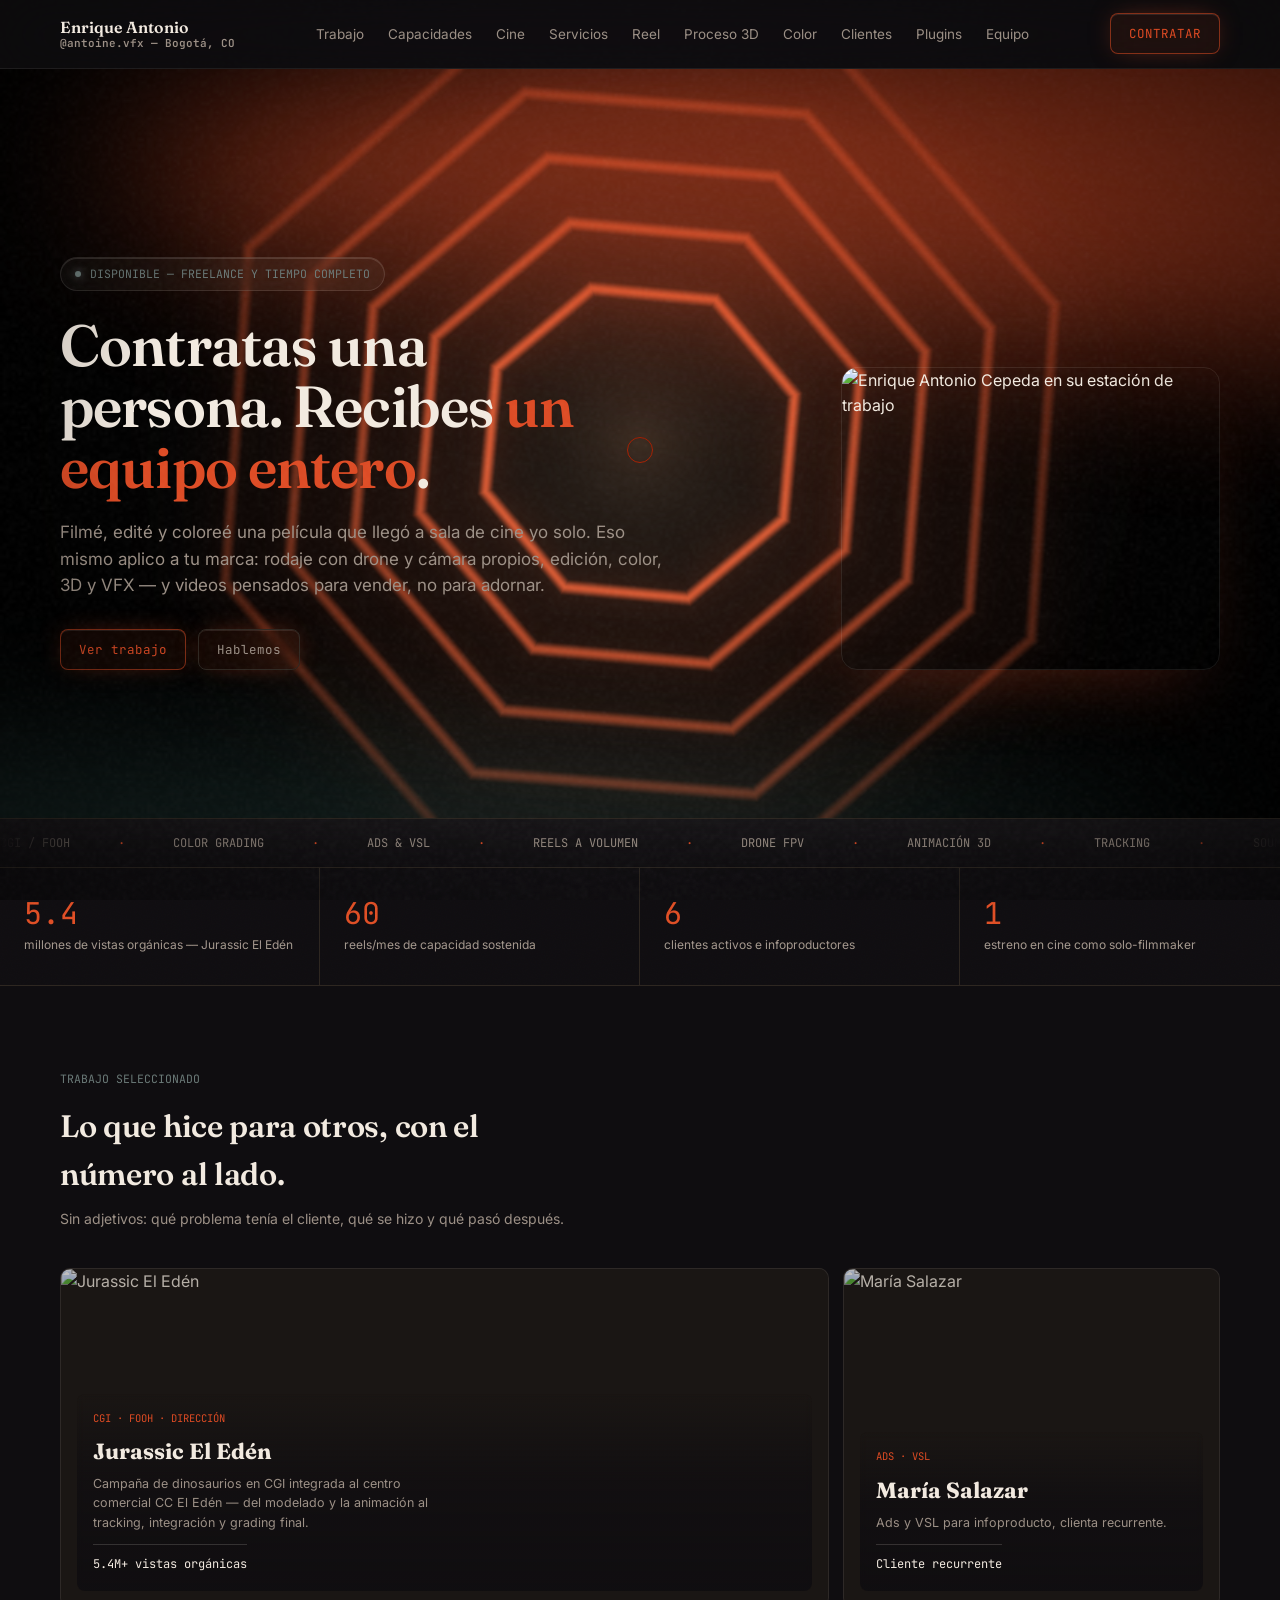
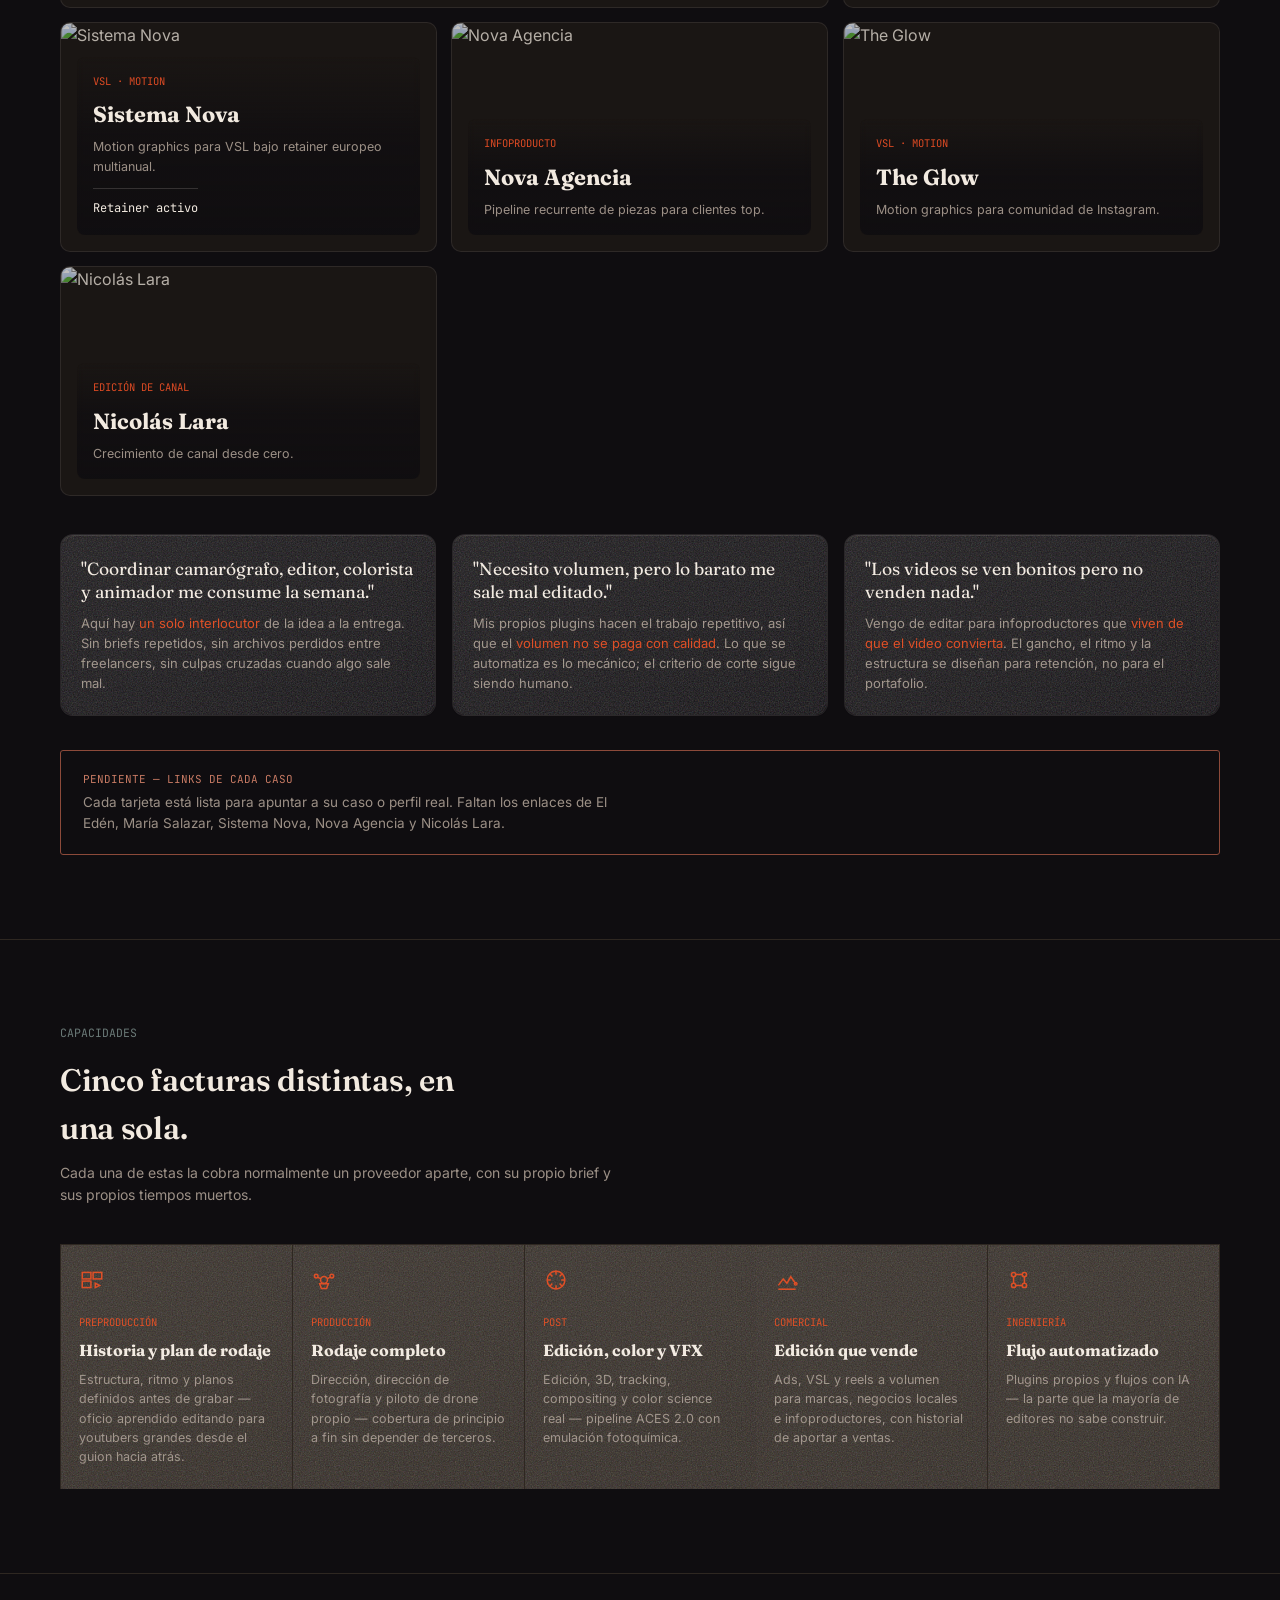
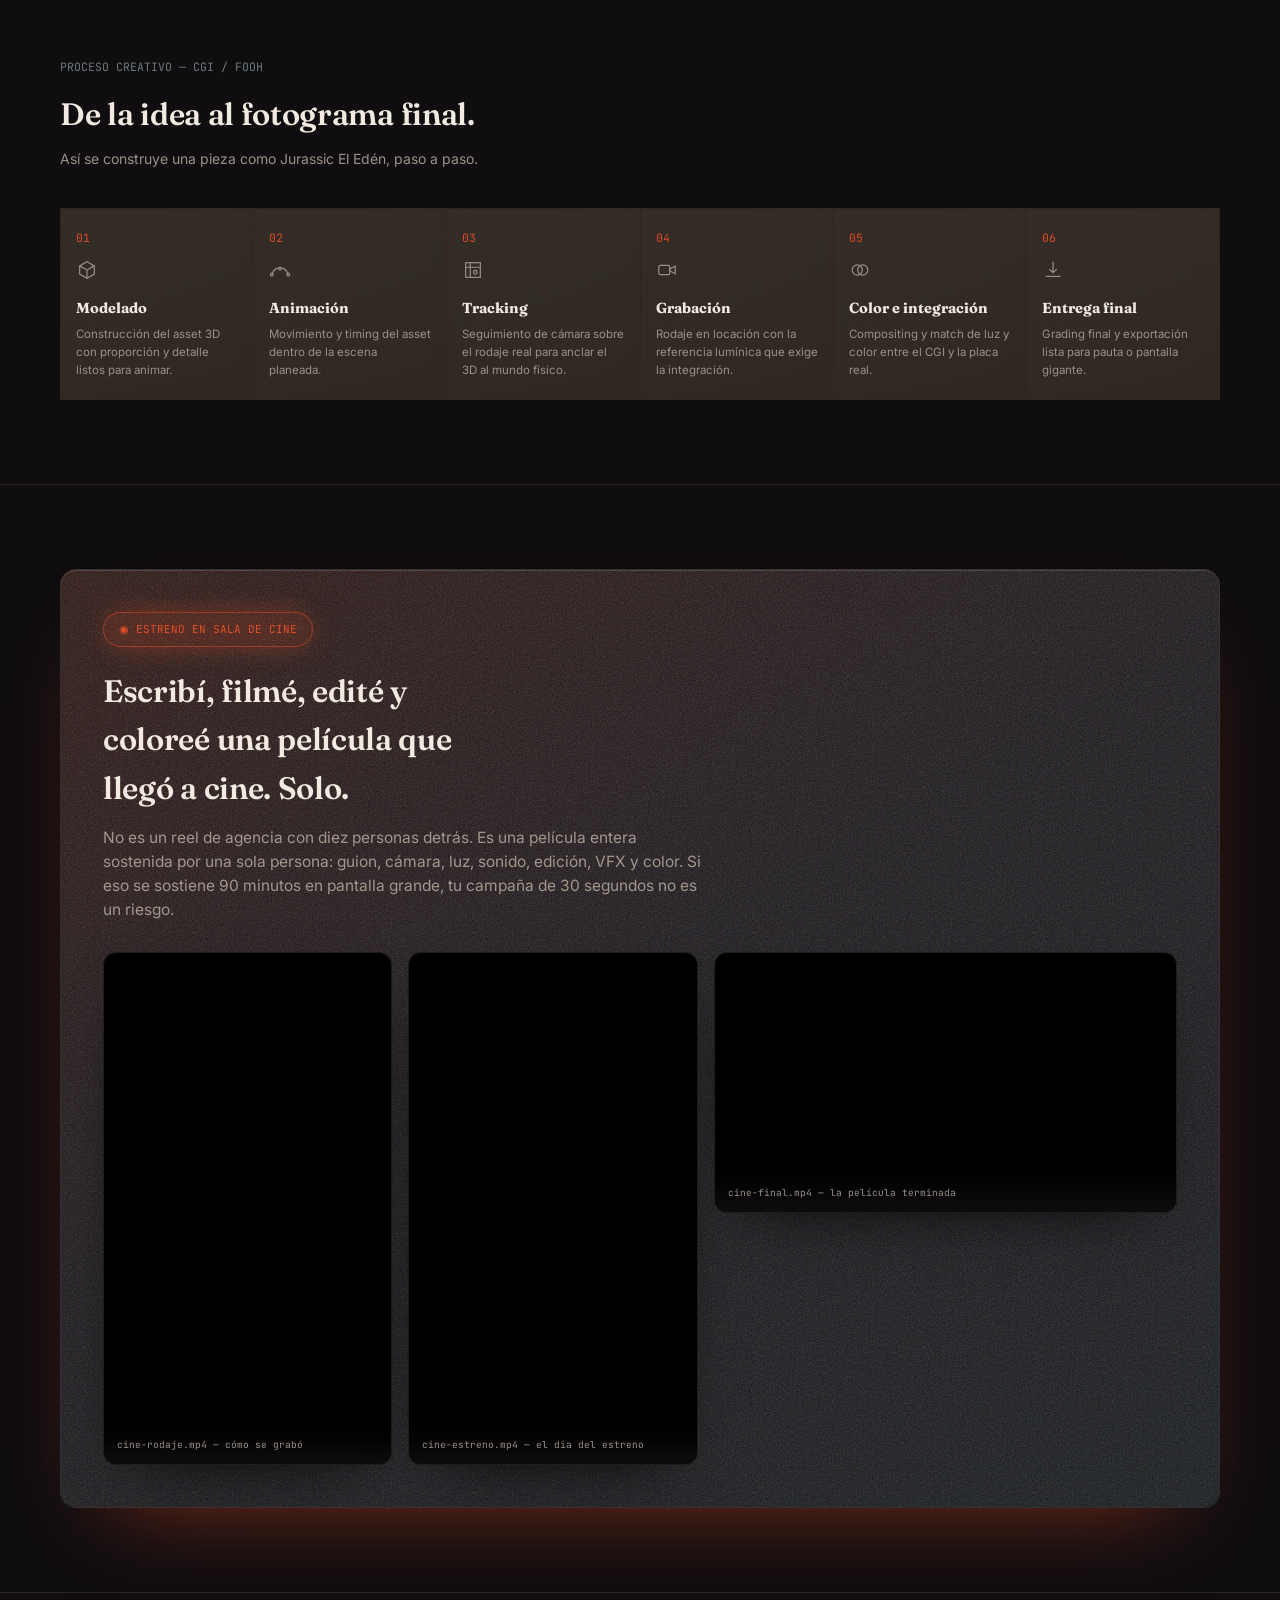
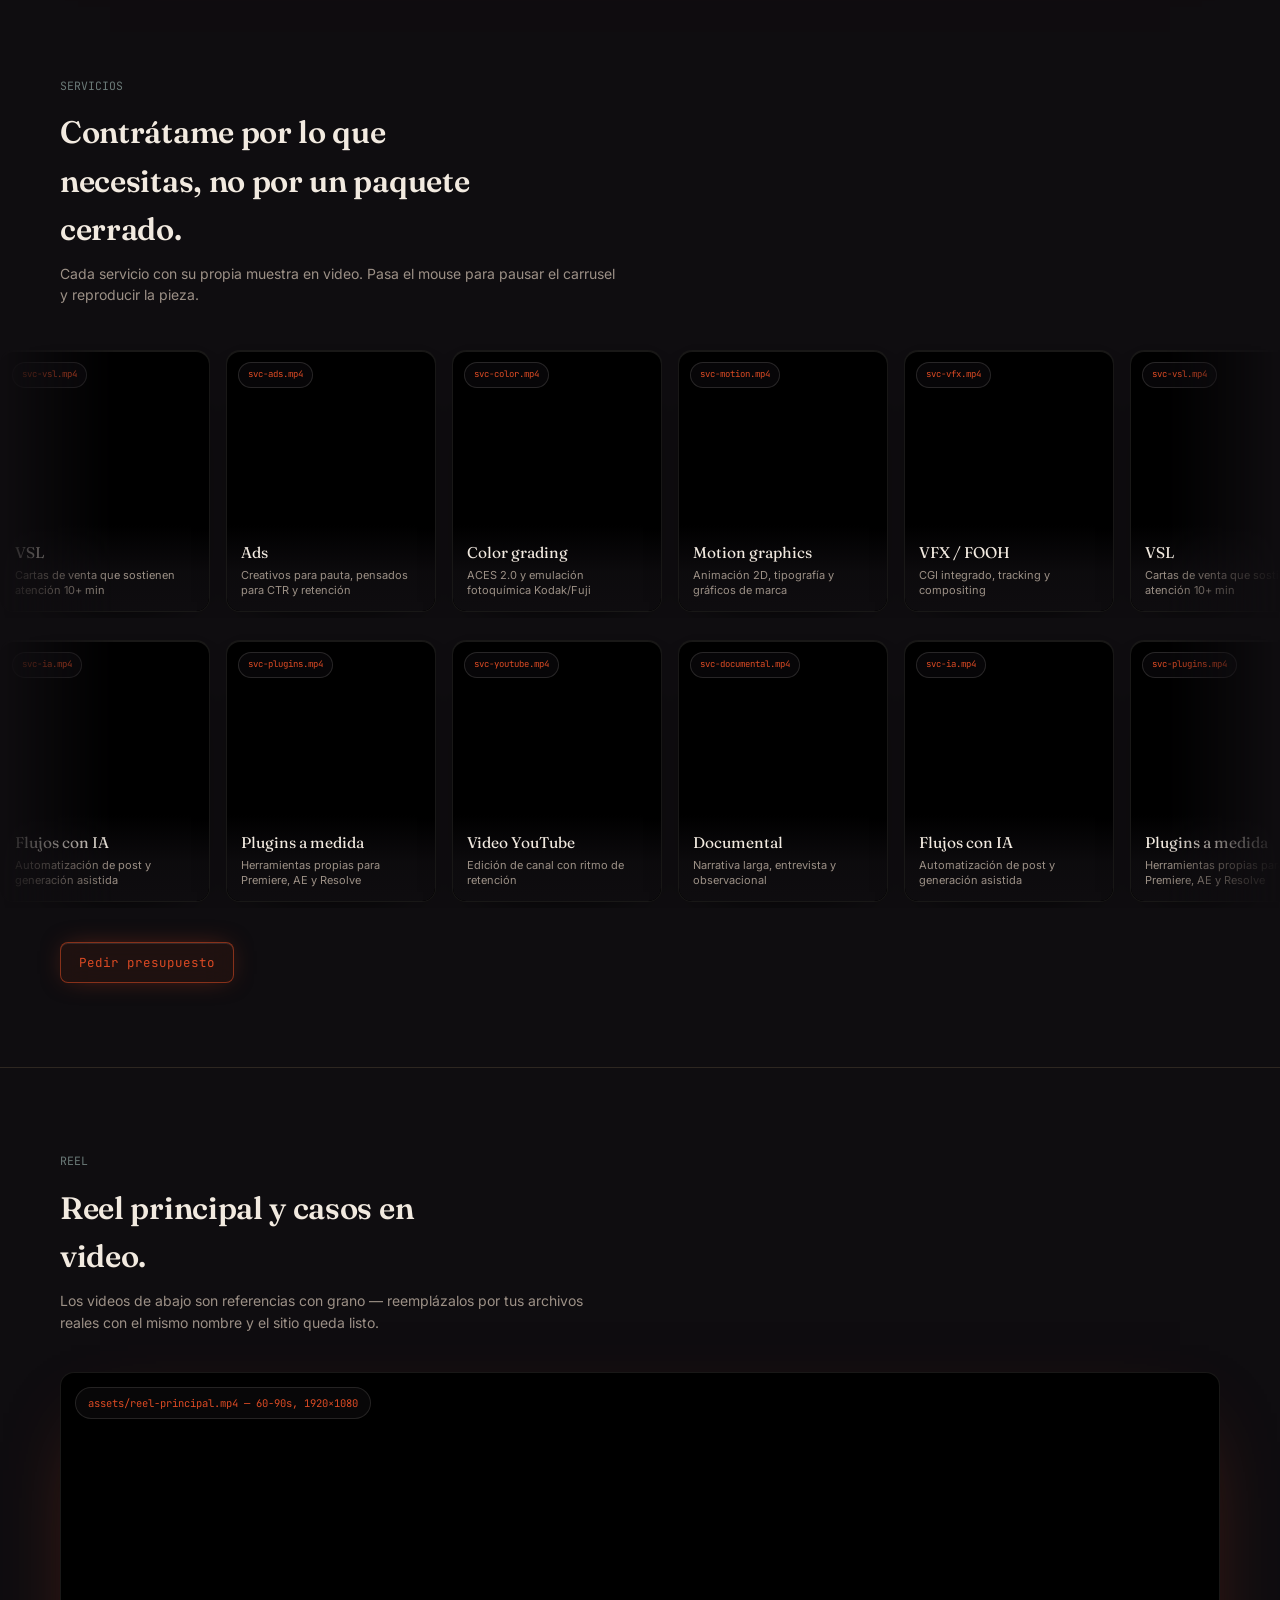
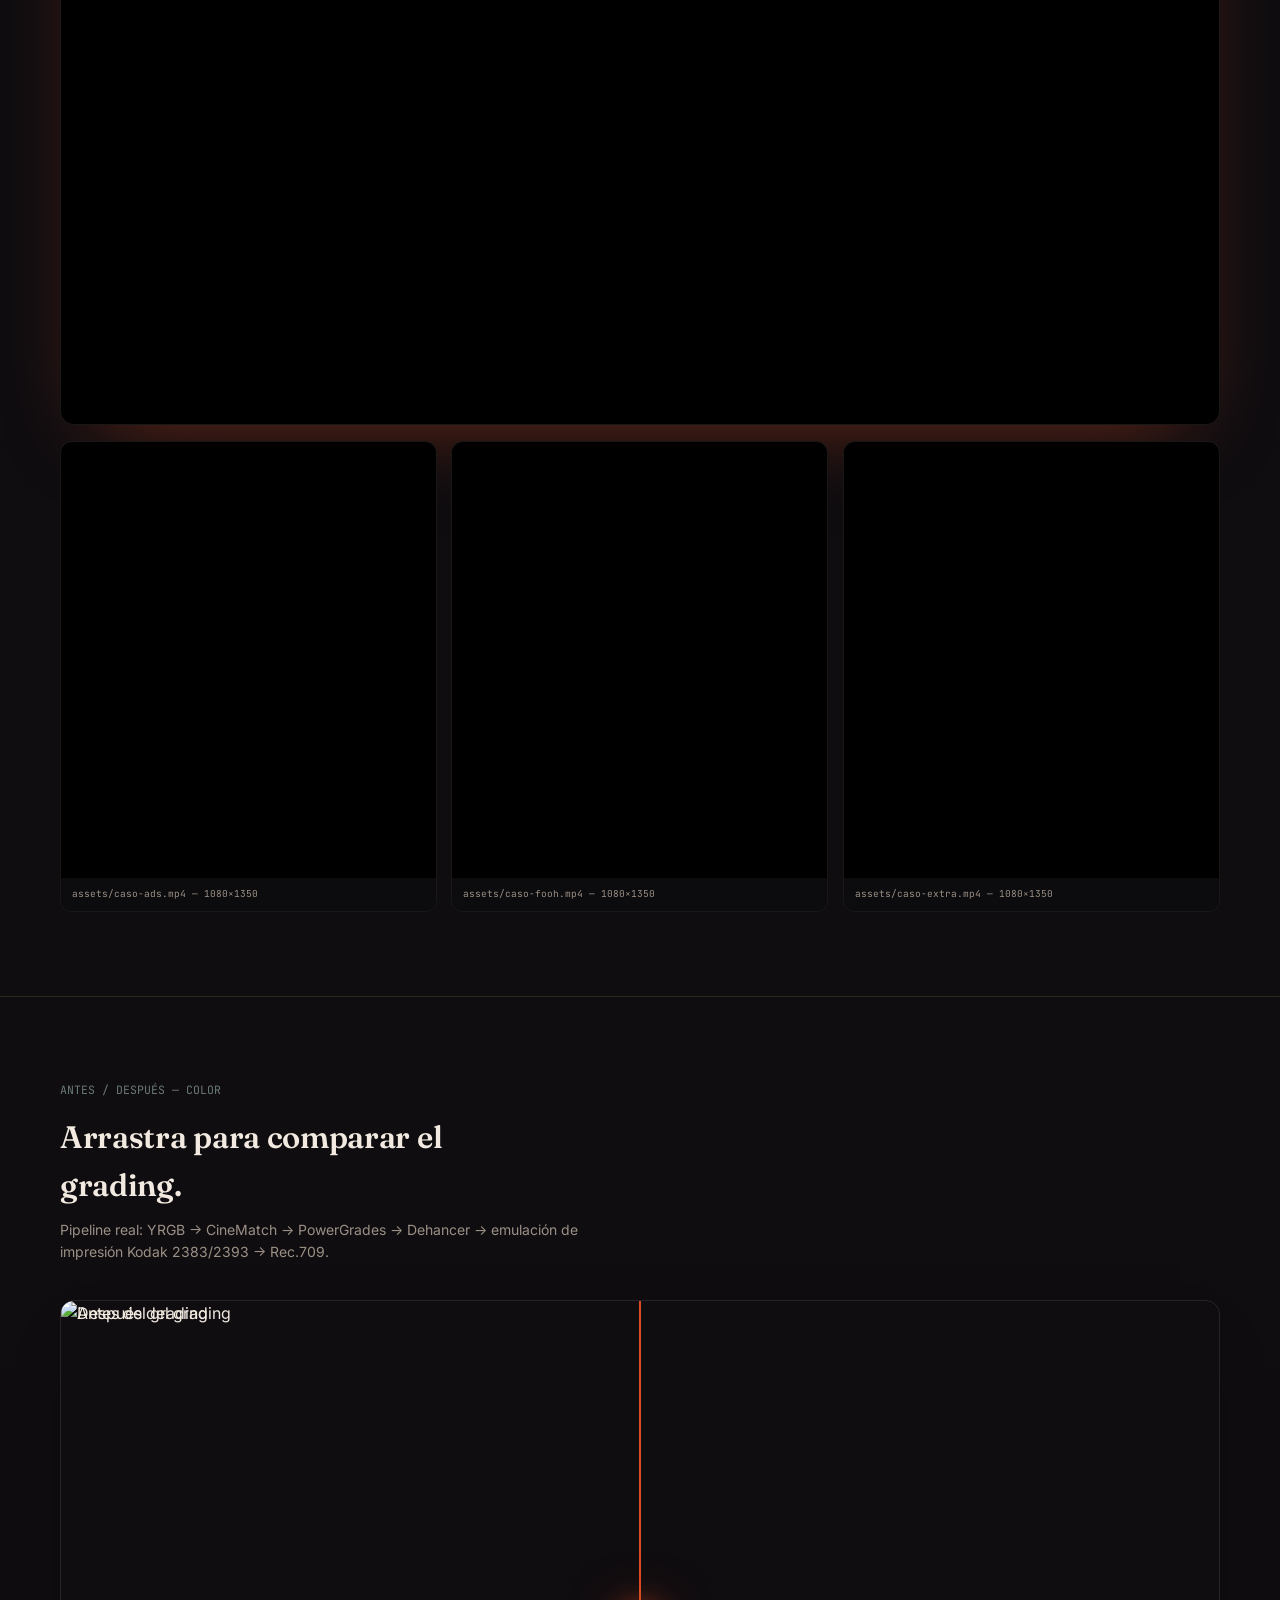
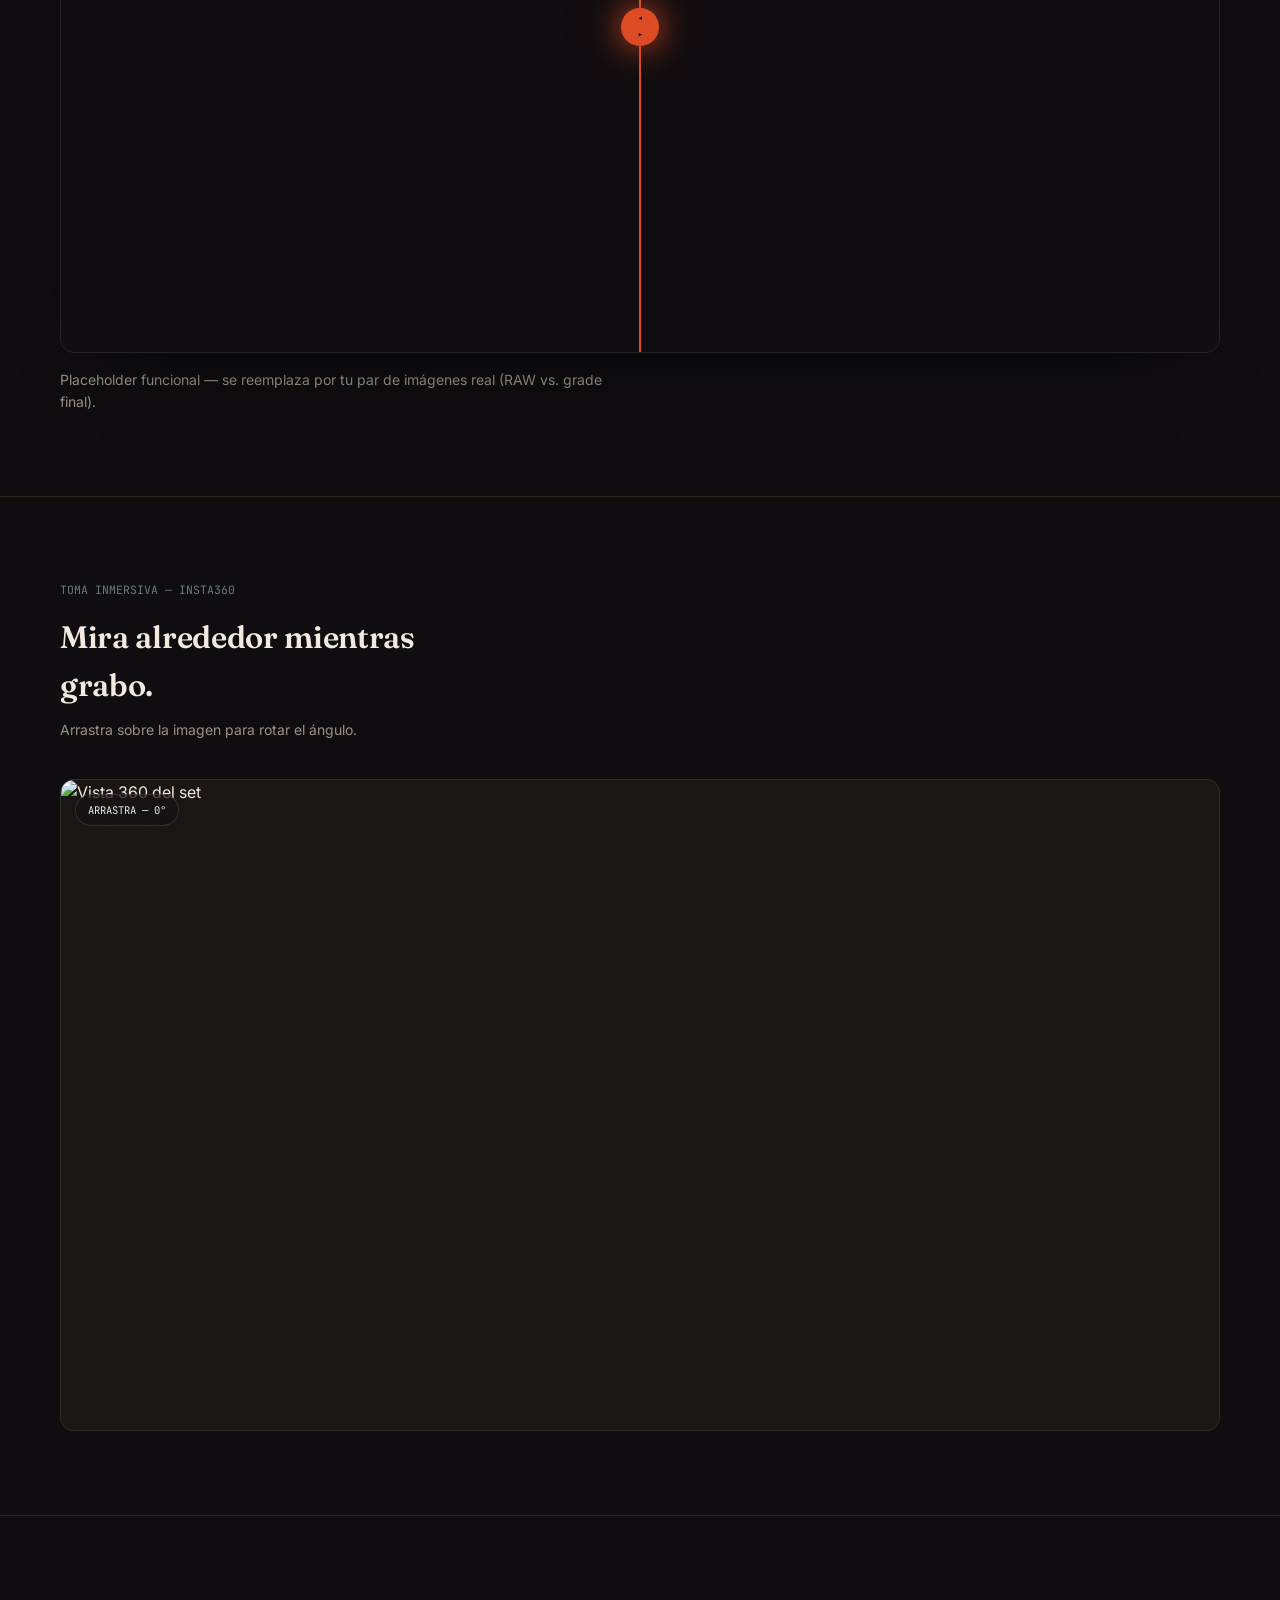
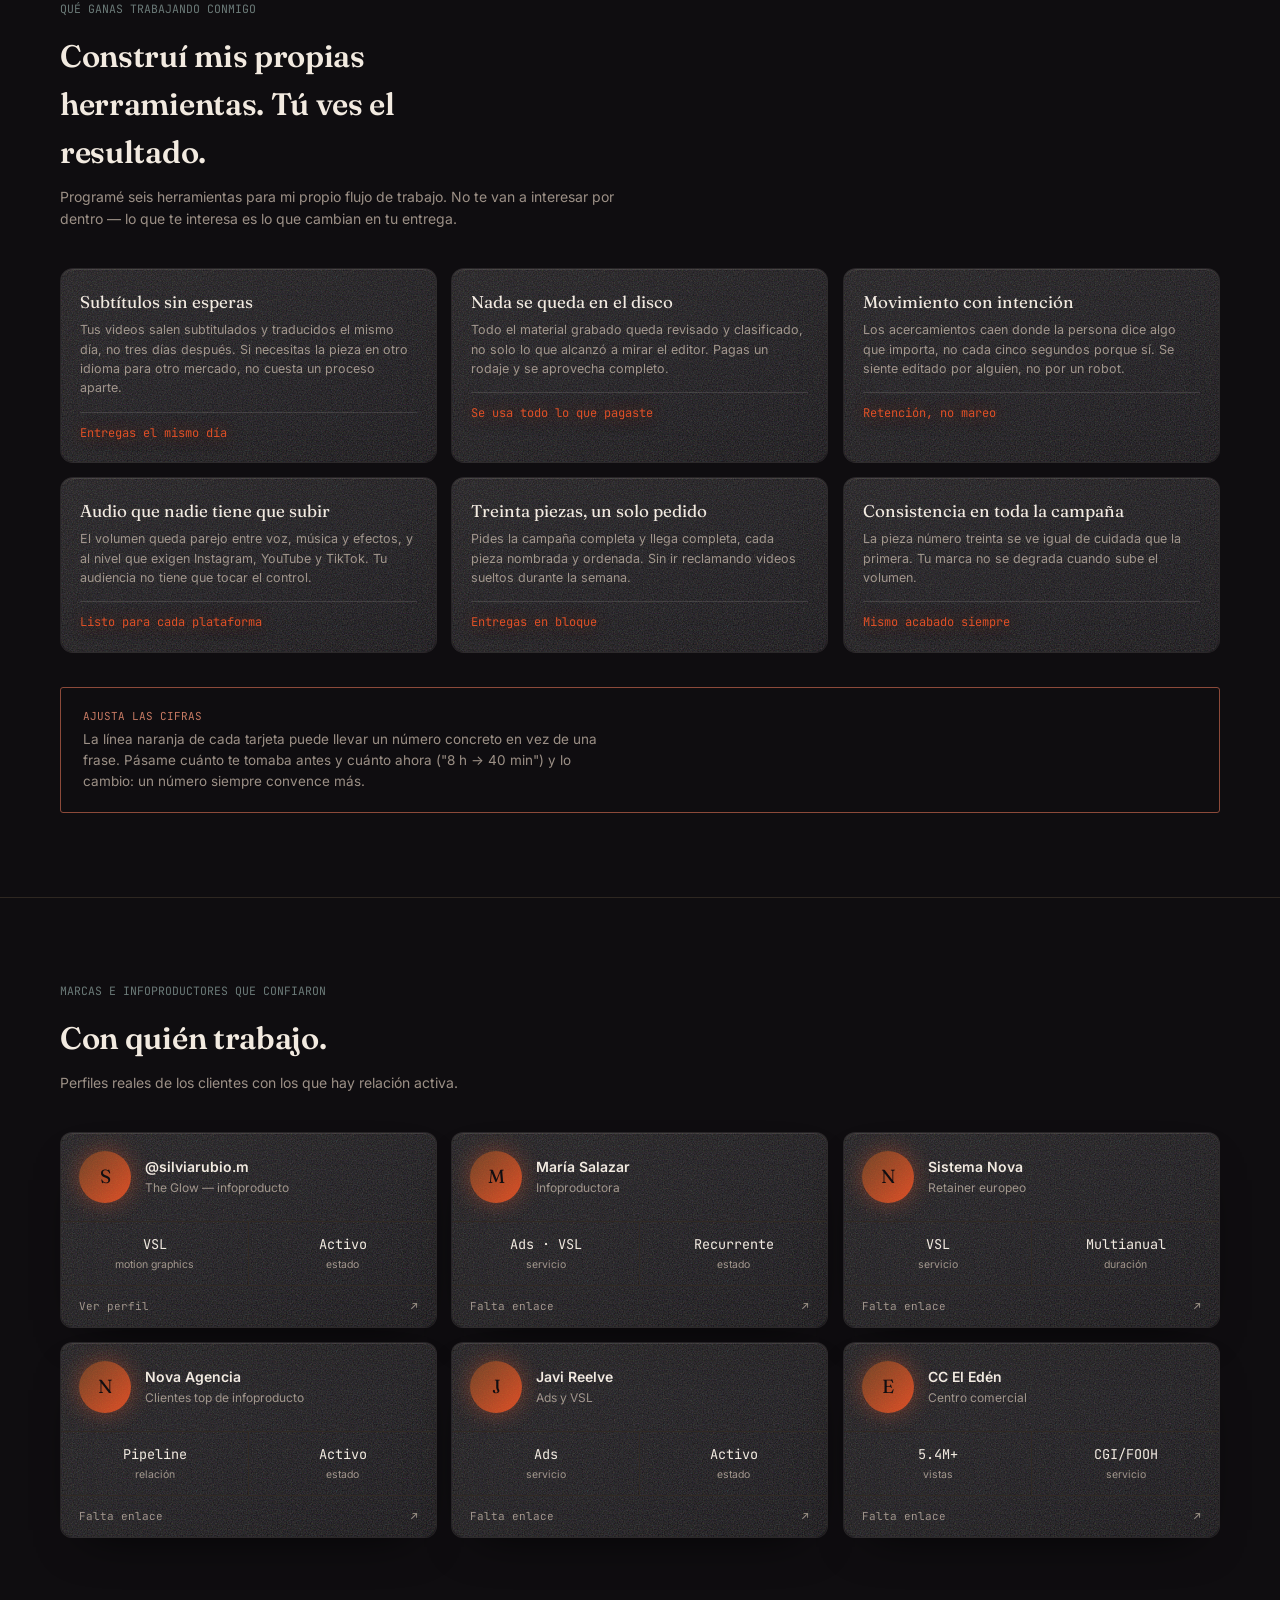
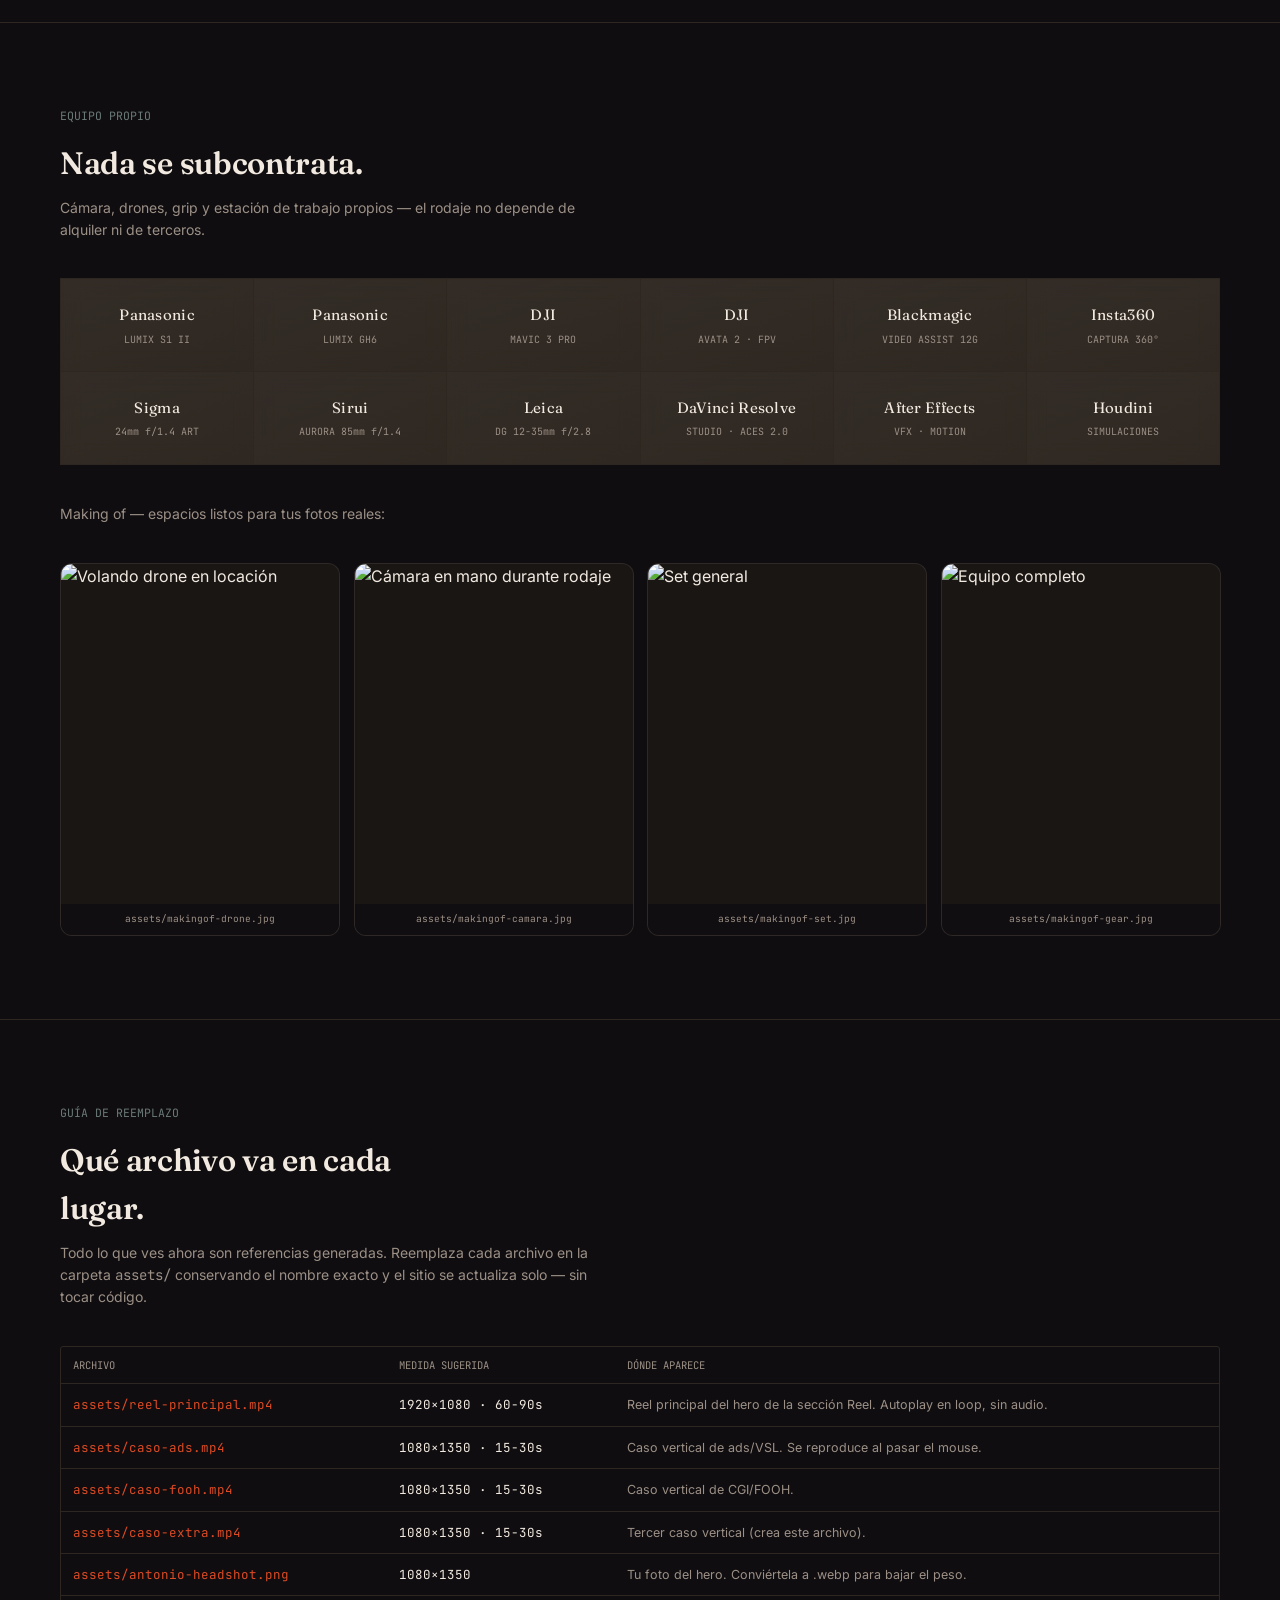
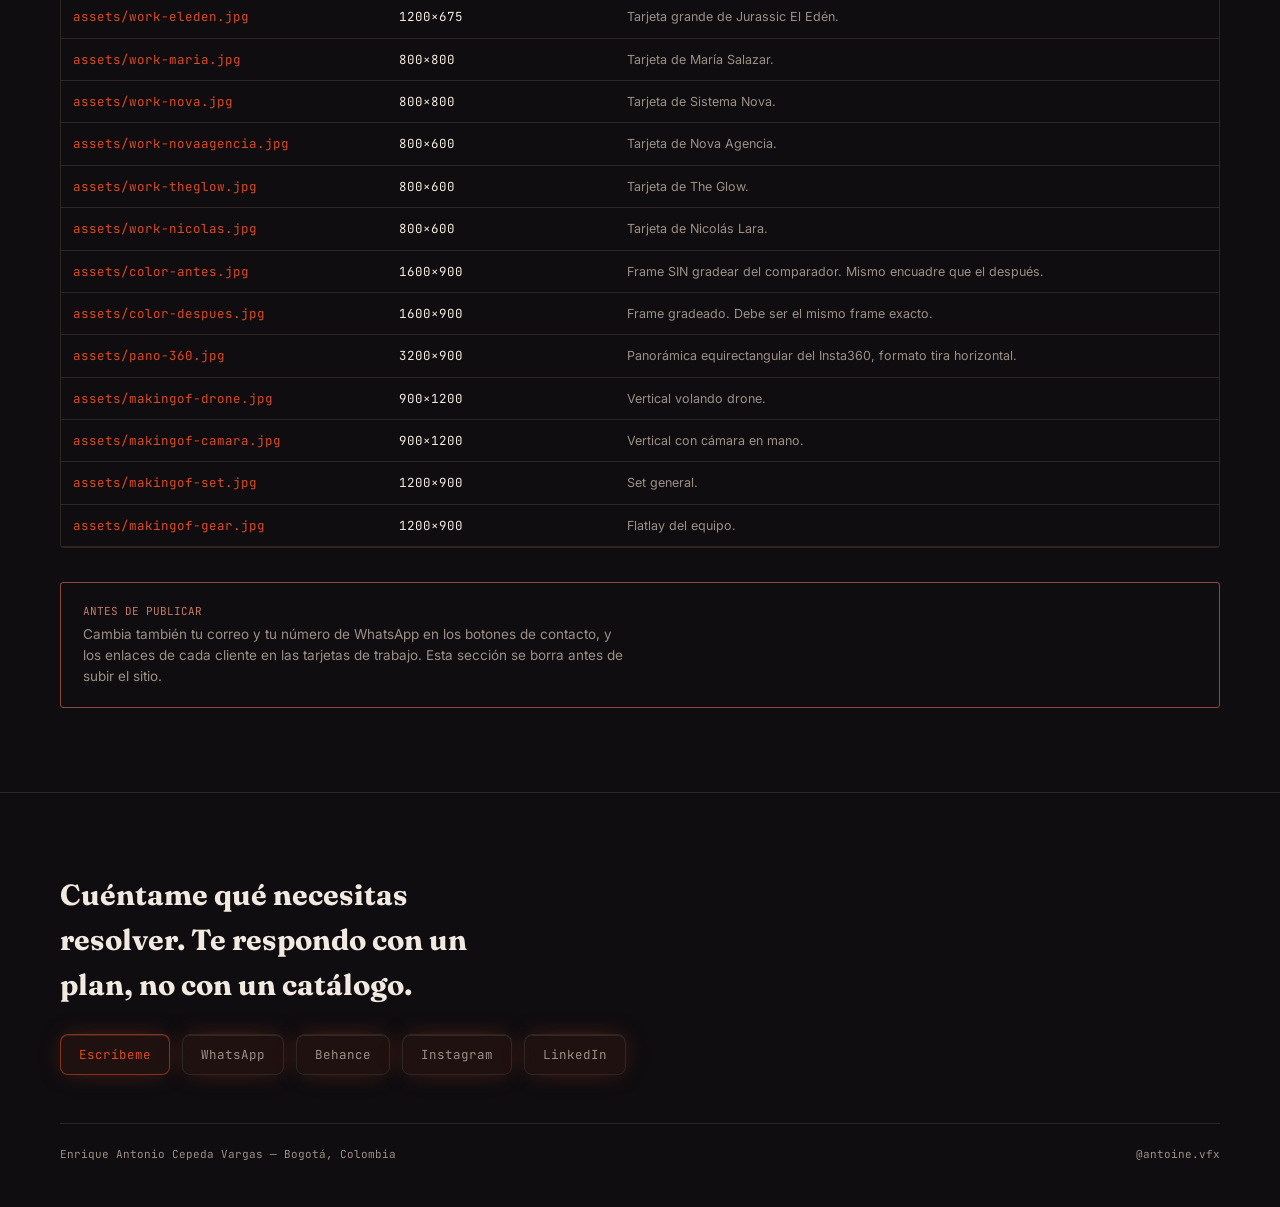
==== commit 4f136a7c: "Add files via upload" ====
--- a/index.html
+++ b/index.html
@@ -3,268 +3,29 @@
 <head>
 <meta charset="UTF-8">
 <meta name="viewport" content="width=device-width, initial-scale=1.0">
-<title>Enrique Antonio Cepeda — Filmmaker · Editor · VFX</title>
+<title>Enrique Antonio — Filmmaker · Editor · VFX</title>
 <link rel="preconnect" href="https://fonts.googleapis.com">
 <link href="https://fonts.googleapis.com/css2?family=Fraunces:opsz,wght@9..144,400;9..144,500;9..144,600;9..144,700&family=JetBrains+Mono:wght@400;500&family=Inter:wght@400;500;600&display=swap" rel="stylesheet">
-<style>
-  :root{
-    --bg:#0F0D10;
-    --surface:#1A1614;
-    --surface2:#211B17;
-    --line:#2E2721;
-    --text:#F2EAE0;
-    --muted:#9C9086;
-    --halation:#DD4B24;
-    --grain:#6B7A78;
-    --maxw:1240px;
-  }
-  html{scroll-behavior:smooth;}
-  *{margin:0;padding:0;box-sizing:border-box;}
-  body{
-    background:var(--bg);color:var(--text);
-    font-family:'Inter',sans-serif;line-height:1.55;
-    -webkit-font-smoothing:antialiased;overflow-x:hidden;
-  }
-  a{color:inherit;text-decoration:none;}
-  img{max-width:100%;display:block;}
-  .wrap{max-width:var(--maxw);margin:0 auto;padding:0 clamp(20px,4vw,40px);}
-  .mono{font-family:'JetBrains Mono',monospace;}
-
-  /* ---- film grain ---- */
-  .grain{position:fixed;inset:-50%;pointer-events:none;opacity:.11;mix-blend-mode:overlay;z-index:60;
-    background-image:url("data:image/svg+xml,%3Csvg xmlns='http://www.w3.org/2000/svg' width='160' height='160'%3E%3Cfilter id='n'%3E%3CfeTurbulence type='fractalNoise' baseFrequency='.85' numOctaves='3' stitchTiles='stitch'/%3E%3C/filter%3E%3Crect width='100%25' height='100%25' filter='url(%23n)'/%3E%3C/svg%3E");
-    background-size:170px 170px;animation:gf .48s steps(5) infinite;}
-  @keyframes gf{0%{transform:translate(0,0)}20%{transform:translate(-2%,1.5%)}40%{transform:translate(1.5%,-2%)}60%{transform:translate(-1.5%,2%)}80%{transform:translate(2%,-1%)}100%{transform:translate(0,0)}}
-  .vignette{position:fixed;inset:0;pointer-events:none;z-index:55;
-    background:radial-gradient(ellipse at center, transparent 55%, rgba(0,0,0,.45) 100%);}
-
-  /* ---- custom cursor ---- */
-  .cursor{position:fixed;top:0;left:0;width:26px;height:26px;border:1px solid var(--halation);border-radius:50%;
-    pointer-events:none;z-index:70;transform:translate(-50%,-50%);transition:width .2s,height .2s,background .2s,opacity .2s;
-    mix-blend-mode:difference;}
-  .cursor.big{width:64px;height:64px;background:rgba(221,75,36,.16);}
-  .cursor.hidden{opacity:0;}
-  @media (pointer:coarse){.cursor{display:none;}}
-
-  /* ---- header ---- */
-  header{position:sticky;top:0;z-index:40;background:rgba(15,13,16,.8);backdrop-filter:blur(14px);
-    border-bottom:1px solid var(--line);}
-  nav.wrap{display:flex;align-items:center;justify-content:space-between;height:68px;gap:16px;}
-  .brand{font-family:'Fraunces',serif;font-weight:600;font-size:16px;line-height:1.15;white-space:nowrap;}
-  .brand span{display:block;font-family:'JetBrains Mono',monospace;font-size:11px;color:var(--muted);margin-top:1px;}
-  .navlinks{display:flex;gap:24px;font-size:13.5px;color:var(--muted);}
-  .navlinks a{position:relative;padding:3px 0;}
-  .navlinks a::after{content:"";position:absolute;left:0;bottom:0;width:0;height:1px;background:var(--halation);transition:width .28s cubic-bezier(.2,.7,.3,1);}
-  .navlinks a:hover{color:var(--text);}
-  .navlinks a:hover::after{width:100%;}
-  .btn{display:inline-block;border:1px solid var(--halation);color:var(--halation);padding:9px 17px;border-radius:2px;
-    font-family:'JetBrains Mono',monospace;font-size:12.5px;transition:background .25s,color .25s,transform .15s;will-change:transform;}
-  .btn:hover{background:var(--halation);color:#0F0D10;}
-  .btn-ghost{border-color:var(--line);color:var(--muted);}
-  .btn-ghost:hover{background:transparent;border-color:var(--text);color:var(--text);}
-  .btn-row{display:flex;gap:12px;flex-wrap:wrap;}
-  .navtoggle{display:none;background:none;border:1px solid var(--line);color:var(--text);padding:7px 11px;border-radius:2px;font-size:13px;}
-
-  /* ---- hero ---- */
-  .hero{position:relative;border-bottom:1px solid var(--line);overflow:hidden;}
-  #lensCanvas{position:absolute;inset:0;width:100%;height:100%;z-index:0;}
-  .hero .wrap{position:relative;z-index:2;padding-top:clamp(64px,9vw,104px);padding-bottom:clamp(44px,6vw,64px);}
-  .hero-grid{display:grid;grid-template-columns:1.45fr .75fr;gap:clamp(24px,4vw,48px);align-items:end;}
-  .status{display:inline-flex;gap:9px;align-items:center;font-family:'JetBrains Mono',monospace;font-size:11.5px;
-    color:var(--grain);border:1px solid var(--line);padding:6px 12px;border-radius:100px;margin-bottom:24px;}
-  .dot{width:6px;height:6px;border-radius:50%;background:var(--grain);box-shadow:0 0 9px var(--grain);animation:pulse 2.4s ease-in-out infinite;}
-  @keyframes pulse{0%,100%{opacity:1}50%{opacity:.35}}
-  h1{font-family:'Fraunces',serif;font-weight:600;font-size:clamp(32px,5.6vw,58px);line-height:1.05;letter-spacing:-.015em;max-width:14ch;}
-  h1 .em{color:var(--halation);}
-  .lede{margin-top:22px;font-size:clamp(15px,1.5vw,17px);color:var(--muted);max-width:56ch;}
-  .hero-cta{margin-top:30px;}
-  .hero-photo{border-radius:3px;overflow:hidden;border:1px solid var(--line);aspect-ratio:4/5;
-    transition:transform .18s ease-out;will-change:transform;box-shadow:0 30px 70px -30px rgba(221,75,36,.35);}
-  .hero-photo img{width:100%;height:100%;object-fit:cover;}
-
-  /* ---- marquee ---- */
-  .marquee{border-bottom:1px solid var(--line);overflow:hidden;padding:14px 0;background:var(--surface);}
-  .marquee-track{display:flex;gap:48px;white-space:nowrap;animation:slide 34s linear infinite;
-    font-family:'JetBrains Mono',monospace;font-size:12px;color:var(--muted);}
-  .marquee-track span{display:inline-flex;gap:48px;}
-  .marquee em{color:var(--halation);font-style:normal;}
-  @keyframes slide{from{transform:translateX(0)}to{transform:translateX(-50%)}}
-
-  /* ---- proof strip ---- */
-  .proof{display:grid;grid-template-columns:repeat(4,1fr);border-bottom:1px solid var(--line);}
-  .proof-item{padding:clamp(20px,3vw,30px) clamp(14px,2vw,24px);border-right:1px solid var(--line);}
-  .proof-item:last-child{border-right:none;}
-  .proof-item .n{font-family:'JetBrains Mono',monospace;font-size:clamp(22px,3vw,30px);color:var(--halation);line-height:1;}
-  .proof-item .c{font-size:12px;color:var(--muted);margin-top:8px;}
-
-  /* ---- sections ---- */
-  section{padding:clamp(52px,7vw,84px) 0;border-bottom:1px solid var(--line);}
-  .eyebrow{font-family:'JetBrains Mono',monospace;font-size:11.5px;color:var(--grain);margin-bottom:14px;}
-  h2{font-family:'Fraunces',serif;font-weight:600;font-size:clamp(23px,3vw,31px);letter-spacing:-.01em;max-width:20ch;margin-bottom:10px;}
-  .sub{font-size:14px;color:var(--muted);max-width:62ch;margin-bottom:38px;}
-
-  .reveal{opacity:0;transform:translateY(18px);transition:opacity .7s cubic-bezier(.2,.7,.3,1),transform .7s cubic-bezier(.2,.7,.3,1);}
-  .reveal.in{opacity:1;transform:none;}
-
-  /* ---- work grid (protagonist) ---- */
-  .work-grid{display:grid;grid-template-columns:repeat(6,1fr);gap:14px;}
-  .work{position:relative;border:1px solid var(--line);border-radius:3px;overflow:hidden;background:var(--surface);
-    display:flex;flex-direction:column;justify-content:flex-end;padding:20px;min-height:230px;
-    transition:transform .2s ease-out,border-color .3s;will-change:transform;}
-  .work:hover{border-color:var(--halation);}
-  .work.lg{grid-column:span 4;min-height:340px;}
-  .work.md{grid-column:span 2;}
-  .work.sm{grid-column:span 2;}
-  .work-bg{position:absolute;inset:0;opacity:.9;transition:transform .6s cubic-bezier(.2,.7,.3,1);}
-  .work:hover .work-bg{transform:scale(1.06);}
-  .work-body{position:relative;z-index:2;}
-  .work .tag{font-family:'JetBrains Mono',monospace;font-size:10.5px;color:var(--halation);margin-bottom:8px;}
-  .work h3{font-family:'Fraunces',serif;font-size:clamp(17px,2vw,22px);margin-bottom:6px;}
-  .work p{font-size:12.5px;color:var(--muted);max-width:42ch;}
-  .work .metric{margin-top:12px;font-family:'JetBrains Mono',monospace;font-size:12px;color:var(--text);
-    border-top:1px solid rgba(242,234,224,.16);padding-top:10px;display:inline-block;}
-  .work .go{position:absolute;top:16px;right:16px;z-index:2;font-family:'JetBrains Mono',monospace;font-size:11px;
-    color:var(--muted);opacity:0;transform:translateY(-4px);transition:.3s;}
-  .work:hover .go{opacity:1;transform:none;color:var(--halation);}
-
-  /* ---- capability cards ---- */
-  .caps{display:grid;grid-template-columns:repeat(5,1fr);gap:1px;background:var(--line);border:1px solid var(--line);perspective:1000px;}
-  .cap{background:var(--bg);padding:22px 18px;transition:transform .18s ease-out,background .3s;will-change:transform;}
-  .cap:hover{background:var(--surface);}
-  .cap .icon{width:26px;height:26px;color:var(--halation);margin-bottom:14px;}
-  .cap .tag{font-family:'JetBrains Mono',monospace;font-size:10.5px;color:var(--halation);margin-bottom:8px;}
-  .cap h3{font-family:'Fraunces',serif;font-size:16px;margin-bottom:7px;}
-  .cap p{font-size:12.5px;color:var(--muted);}
-
-  /* ---- process ---- */
-  .process{display:grid;grid-template-columns:repeat(6,1fr);gap:1px;background:var(--line);border:1px solid var(--line);}
-  .pstep{background:var(--bg);padding:20px 15px;transition:background .3s;}
-  .pstep:hover{background:var(--surface);}
-  .pstep .n{font-family:'JetBrains Mono',monospace;font-size:11.5px;color:var(--halation);margin-bottom:12px;}
-  .pstep .picon{width:22px;height:22px;color:var(--muted);margin-bottom:10px;}
-  .pstep:hover .picon{color:var(--halation);}
-  .pstep h4{font-family:'Fraunces',serif;font-size:14.5px;margin-bottom:6px;}
-  .pstep p{font-size:11.5px;color:var(--muted);}
-
-  /* ---- before/after ---- */
-  .cw{position:relative;width:100%;aspect-ratio:16/9;border-radius:3px;overflow:hidden;border:1px solid var(--line);user-select:none;}
-  .cw-layer{position:absolute;inset:0;display:flex;align-items:flex-end;padding:18px;font-family:'JetBrains Mono',monospace;font-size:11.5px;}
-  .cw-after{background:linear-gradient(135deg,#241B14,#3A2A1C 45%,#6B4226 100%);color:#F2C89A;}
-  .cw-before{background:linear-gradient(135deg,#2A2A2E,#3E3E42 45%,#57575C 100%);color:#D8D8DC;clip-path:inset(0 50% 0 0);}
-  .cw-handle{position:absolute;top:0;bottom:0;left:50%;width:2px;background:var(--halation);transform:translateX(-1px);pointer-events:none;}
-  .cw-handle::after{content:"";position:absolute;top:50%;left:50%;transform:translate(-50%,-50%);width:38px;height:38px;
-    background:var(--halation);border-radius:50%;box-shadow:0 0 24px rgba(221,75,36,.6);}
-  .cw-handle::before{content:"◂ ▸";position:absolute;top:50%;left:50%;transform:translate(-50%,-50%);z-index:3;
-    color:#0F0D10;font-size:11px;font-family:'JetBrains Mono',monospace;}
-  .cw-range{position:absolute;inset:0;width:100%;height:100%;opacity:0;cursor:ew-resize;margin:0;}
-
-  /* ---- 360 pano ---- */
-  .pano{position:relative;width:100%;aspect-ratio:16/9;overflow:hidden;border-radius:3px;border:1px solid var(--line);cursor:grab;background:var(--surface);}
-  .pano.dragging{cursor:grabbing;}
-  .pano-track{position:absolute;top:0;left:0;height:100%;width:300%;display:flex;}
-  .pano-band{flex:0 0 25%;height:100%;display:flex;align-items:flex-end;padding:18px;font-family:'JetBrains Mono',monospace;font-size:11.5px;color:rgba(242,234,224,.75);}
-  .pano-hud{position:absolute;top:14px;left:14px;font-family:'JetBrains Mono',monospace;font-size:10.5px;color:var(--text);
-    background:rgba(15,13,16,.6);padding:6px 11px;border-radius:2px;pointer-events:none;}
-
-  /* ---- client social panels ---- */
-  .socials{display:grid;grid-template-columns:repeat(3,1fr);gap:14px;}
-  .sp{border:1px solid var(--line);border-radius:4px;background:var(--surface);overflow:hidden;transition:border-color .3s,transform .2s ease-out;will-change:transform;}
-  .sp:hover{border-color:var(--halation);}
-  .sp-head{display:flex;gap:14px;align-items:center;padding:18px;}
-  .sp-av{width:52px;height:52px;border-radius:50%;flex:0 0 52px;background:linear-gradient(135deg,#6B4226,#DD4B24);
-    display:flex;align-items:center;justify-content:center;font-family:'Fraunces',serif;font-size:19px;color:#0F0D10;}
-  .sp-id .h{font-weight:600;font-size:14px;}
-  .sp-id .n{font-size:12px;color:var(--muted);margin-top:1px;}
-  .sp-stats{display:flex;border-top:1px solid var(--line);}
-  .sp-stat{flex:1;padding:12px 10px;text-align:center;border-right:1px solid var(--line);}
-  .sp-stat:last-child{border-right:none;}
-  .sp-stat .v{font-family:'JetBrains Mono',monospace;font-size:13.5px;color:var(--text);}
-  .sp-stat .l{font-size:10.5px;color:var(--muted);margin-top:2px;}
-  .sp-foot{padding:12px 18px;border-top:1px solid var(--line);font-family:'JetBrains Mono',monospace;font-size:11px;color:var(--muted);
-    display:flex;justify-content:space-between;align-items:center;}
-  .sp:hover .sp-foot{color:var(--halation);}
-
-  /* ---- gear wordmarks ---- */
-  .gear{display:grid;grid-template-columns:repeat(6,1fr);gap:1px;background:var(--line);border:1px solid var(--line);}
-  .gcell{background:var(--bg);padding:24px 14px;text-align:center;transition:background .3s;}
-  .gcell:hover{background:var(--surface);}
-  .gcell .wm{font-family:'Fraunces',serif;font-size:15px;letter-spacing:.02em;color:var(--text);}
-  .gcell:hover .wm{color:var(--halation);}
-  .gcell .md{font-family:'JetBrains Mono',monospace;font-size:10px;color:var(--muted);margin-top:5px;}
-
-  /* ---- media slots ---- */
-  .slots{display:grid;grid-template-columns:repeat(4,1fr);gap:14px;}
-  .slot{aspect-ratio:3/4;border:1px dashed var(--line);border-radius:3px;background:var(--surface);
-    display:flex;flex-direction:column;align-items:center;justify-content:center;gap:9px;transition:border-color .3s;}
-  .slot:hover{border-color:var(--halation);}
-  .slot .ic{width:24px;height:24px;color:var(--muted);}
-  .slot .mono{font-size:10.5px;color:var(--muted);text-align:center;padding:0 12px;}
-
-  /* ---- pending flag ---- */
-  .flag{margin-top:34px;padding:20px 22px;border:1px solid #8C4A3A;border-radius:3px;
-    display:flex;justify-content:space-between;align-items:center;gap:20px;flex-wrap:wrap;}
-  .flag .mono{font-size:11px;color:#C77A63;}
-  .flag p{font-size:13.5px;color:var(--muted);max-width:60ch;margin-top:4px;}
-
-  /* ---- footer ---- */
-  footer{padding:clamp(52px,7vw,80px) 0 44px;}
-  footer h3{font-family:'Fraunces',serif;font-size:clamp(22px,3vw,29px);max-width:22ch;margin-bottom:26px;}
-  .foot-meta{margin-top:48px;padding-top:22px;border-top:1px solid var(--line);
-    font-family:'JetBrains Mono',monospace;font-size:11px;color:var(--muted);
-    display:flex;justify-content:space-between;flex-wrap:wrap;gap:12px;}
-  .foot-meta a:hover{color:var(--halation);}
-
-  /* ---- responsive ---- */
-  @media(max-width:1000px){
-    .work-grid{grid-template-columns:repeat(4,1fr);}
-    .work.lg{grid-column:span 4;}
-    .work.md,.work.sm{grid-column:span 2;}
-    .caps{grid-template-columns:repeat(3,1fr);}
-    .process{grid-template-columns:repeat(3,1fr);}
-    .gear{grid-template-columns:repeat(3,1fr);}
-    .socials{grid-template-columns:repeat(2,1fr);}
-    .slots{grid-template-columns:repeat(2,1fr);}
-  }
-  @media(max-width:720px){
-    .navlinks{display:none;}
-    .navtoggle{display:block;}
-    .navlinks.open{display:flex;position:absolute;top:68px;left:0;right:0;background:var(--bg);
-      flex-direction:column;gap:0;border-bottom:1px solid var(--line);}
-    .navlinks.open a{padding:15px clamp(20px,4vw,40px);border-top:1px solid var(--line);}
-    .hero-grid{grid-template-columns:1fr;}
-    .hero-photo{max-width:210px;}
-    .proof{grid-template-columns:repeat(2,1fr);}
-    .proof-item:nth-child(2){border-right:none;}
-    .proof-item:nth-child(1),.proof-item:nth-child(2){border-bottom:1px solid var(--line);}
-    .work-grid{grid-template-columns:1fr;}
-    .work.lg,.work.md,.work.sm{grid-column:span 1;}
-    .caps{grid-template-columns:repeat(2,1fr);}
-    .process{grid-template-columns:repeat(2,1fr);}
-    .gear{grid-template-columns:repeat(2,1fr);}
-    .socials{grid-template-columns:1fr;}
-    .slots{grid-template-columns:repeat(2,1fr);}
-  }
-  @media(prefers-reduced-motion:reduce){
-    *{animation:none!important;transition:none!important;}
-    .reveal{opacity:1;transform:none;}
-  }
-  :focus-visible{outline:2px solid var(--halation);outline-offset:3px;}
-</style>
+<link rel="stylesheet" href="css/styles.css">
 </head>
 <body>
-<div class="grain"></div>
+<canvas id="grainCanvas"></canvas>
 <div class="vignette"></div>
 <div class="cursor" id="cursor"></div>
 
 <header>
   <nav class="wrap">
-    <a href="#top" class="brand">Enrique Antonio Cepeda<span>@antoine.vfx — Bogotá, CO</span></a>
+    <a href="#top" class="brand">Enrique Antonio <span>@antoine.vfx — Bogotá, CO</span></a>
     <div class="navlinks" id="navlinks">
       <a href="#trabajo">Trabajo</a>
       <a href="#capacidades">Capacidades</a>
+      <a href="#cine">Cine</a>
+      <a href="#servicios">Servicios</a>
+      <a href="#reel">Reel</a>
       <a href="#proceso">Proceso 3D</a>
       <a href="#color">Color</a>
       <a href="#clientes">Clientes</a>
+      <a href="#plugins">Plugins</a>
       <a href="#equipo">Equipo</a>
     </div>
     <button class="navtoggle" id="navtoggle" aria-label="Abrir menú">MENÚ</button>
@@ -274,18 +35,20 @@
 
 <section class="hero" id="top">
   <canvas id="lensCanvas"></canvas>
+  <div class="bloom wig" style="width:4200px;height:420px;background:#DD4B24;top:-120px;left:8%;"></div>
+  <div class="bloom wig-b" style="width:3600px;height:200px;background:#3C6A65;bottom:-140px;right:6%;opacity:.35;"></div>
   <div class="wrap">
     <div class="hero-grid">
       <div>
         <div class="status"><span class="dot"></span> DISPONIBLE — FREELANCE Y TIEMPO COMPLETO</div>
-        <h1>Un solo creador cubre el rodaje entero <span class="em">y</span> toda la post.</h1>
-        <p class="lede">Preproducción, dirección de fotografía, piloto de drone y filmmaker en cámara. Editor, colorista, artista 3D y VFX en la mesa de edición. El ojo de ventas que piden los infoproductores y el criterio de ingeniero que automatiza el flujo detrás.</p>
+        <h1>Contratas una persona. Recibes <span class="em">un equipo entero</span>.</h1>
+        <p class="lede">Filmé, edité y coloreé una película que llegó a sala de cine yo solo. Eso mismo aplico a tu marca: rodaje con drone y cámara propios, edición, color, 3D y VFX — y videos pensados para vender, no para adornar.</p>
         <div class="hero-cta btn-row">
           <a href="#trabajo" class="btn">Ver trabajo</a>
           <a href="#contacto" class="btn btn-ghost">Hablemos</a>
         </div>
       </div>
-      <div class="hero-photo" id="heroPhoto">
+      <div class="hero-photo wig" id="heroPhoto">
         <img src="assets/antonio-headshot.png" alt="Enrique Antonio Cepeda en su estación de trabajo">
       </div>
     </div>
@@ -293,27 +56,27 @@
 </section>
 
 <div class="marquee">
-  <div class="marquee-track">
+  <div class="marquee-track fade-x">
     <span>CGI / FOOH<em>·</em>COLOR GRADING<em>·</em>ADS &amp; VSL<em>·</em>REELS A VOLUMEN<em>·</em>DRONE FPV<em>·</em>ANIMACIÓN 3D<em>·</em>TRACKING<em>·</em>SOUND DESIGN<em>·</em>DIRECCIÓN DE FOTOGRAFÍA<em>·</em></span>
     <span>CGI / FOOH<em>·</em>COLOR GRADING<em>·</em>ADS &amp; VSL<em>·</em>REELS A VOLUMEN<em>·</em>DRONE FPV<em>·</em>ANIMACIÓN 3D<em>·</em>TRACKING<em>·</em>SOUND DESIGN<em>·</em>DIRECCIÓN DE FOTOGRAFÍA<em>·</em></span>
   </div>
 </div>
 
 <div class="proof">
-  <div class="proof-item"><div class="n" data-count="5.4">0</div><div class="c">millones de vistas orgánicas — Jurassic El Edén</div></div>
-  <div class="proof-item"><div class="n" data-count="60">0</div><div class="c">reels/mes de capacidad sostenida</div></div>
-  <div class="proof-item"><div class="n" data-count="6">0</div><div class="c">clientes activos e infoproductores</div></div>
-  <div class="proof-item"><div class="n" data-count="1">0</div><div class="c">estreno en cine como solo-filmmaker</div></div>
+  <div class="proof-item tex"><div class="n" data-count="5.4">0</div><div class="c">millones de vistas orgánicas — Jurassic El Edén</div></div>
+  <div class="proof-item tex"><div class="n" data-count="60">0</div><div class="c">reels/mes de capacidad sostenida</div></div>
+  <div class="proof-item tex"><div class="n" data-count="6">0</div><div class="c">clientes activos e infoproductores</div></div>
+  <div class="proof-item tex"><div class="n" data-count="1">0</div><div class="c">estreno en cine como solo-filmmaker</div></div>
 </div>
 
 <section id="trabajo">
   <div class="wrap reveal">
     <div class="eyebrow">TRABAJO SELECCIONADO</div>
-    <h2>El trabajo primero. Todo lo demás lo sustenta.</h2>
-    <p class="sub">Cada pieza con su contexto: qué pedía el cliente, qué se hizo y qué resultado dio.</p>
+    <h2>Lo que hice para otros, con el número al lado.</h2>
+    <p class="sub">Sin adjetivos: qué problema tenía el cliente, qué se hizo y qué pasó después.</p>
     <div class="work-grid">
       <a href="#" class="work lg" data-tilt>
-        <svg class="work-bg" viewBox="0 0 400 200" preserveAspectRatio="none"><defs><linearGradient id="g1" x1="0" y1="0" x2="1" y2="1"><stop offset="0" stop-color="#2A1C12"/><stop offset=".5" stop-color="#4A2A16"/><stop offset="1" stop-color="#6B3A1E"/></linearGradient></defs><rect width="400" height="200" fill="url(#g1)"/><path d="M0 150 Q100 110 200 140 T400 120 L400 200 L0 200Z" fill="#1A1008" opacity=".7"/></svg>
+        <img class="work-bg" src="assets/work-eleden.jpg" alt="Jurassic El Edén">
         <span class="go">VER CASO →</span>
         <div class="work-body">
           <div class="tag">CGI · FOOH · DIRECCIÓN</div>
@@ -323,7 +86,7 @@
         </div>
       </a>
       <a href="#" class="work md" data-tilt>
-        <svg class="work-bg" viewBox="0 0 200 200" preserveAspectRatio="none"><defs><linearGradient id="g2" x1="0" y1="0" x2="1" y2="1"><stop offset="0" stop-color="#1E2422"/><stop offset="1" stop-color="#3C4A44"/></linearGradient></defs><rect width="200" height="200" fill="url(#g2)"/></svg>
+        <img class="work-bg" src="assets/work-maria.jpg" alt="María Salazar">
         <span class="go">VER CASO →</span>
         <div class="work-body">
           <div class="tag">ADS · VSL</div>
@@ -333,7 +96,7 @@
         </div>
       </a>
       <a href="#" class="work md" data-tilt>
-        <svg class="work-bg" viewBox="0 0 200 200" preserveAspectRatio="none"><defs><linearGradient id="g3" x1="0" y1="0" x2="1" y2="1"><stop offset="0" stop-color="#241B14"/><stop offset="1" stop-color="#55341D"/></linearGradient></defs><rect width="200" height="200" fill="url(#g3)"/></svg>
+        <img class="work-bg" src="assets/work-nova.jpg" alt="Sistema Nova">
         <span class="go">VER CASO →</span>
         <div class="work-body">
           <div class="tag">VSL · MOTION</div>
@@ -343,25 +106,40 @@
         </div>
       </a>
       <a href="#" class="work sm" data-tilt>
-        <svg class="work-bg" viewBox="0 0 200 200" preserveAspectRatio="none"><rect width="200" height="200" fill="#211B17"/></svg>
+        <img class="work-bg" src="assets/work-novaagencia.jpg" alt="Nova Agencia">
         <span class="go">VER CASO →</span>
         <div class="work-body"><div class="tag">INFOPRODUCTO</div><h3>Nova Agencia</h3><p>Pipeline recurrente de piezas para clientes top.</p></div>
       </a>
       <a href="https://instagram.com/silviarubio.m" target="_blank" rel="noopener" class="work sm" data-tilt>
-        <svg class="work-bg" viewBox="0 0 200 200" preserveAspectRatio="none"><rect width="200" height="200" fill="#231A1E"/></svg>
+        <img class="work-bg" src="assets/work-theglow.jpg" alt="The Glow">
         <span class="go">VER PERFIL →</span>
         <div class="work-body"><div class="tag">VSL · MOTION</div><h3>The Glow</h3><p>Motion graphics para comunidad de Instagram.</p></div>
       </a>
       <a href="#" class="work sm" data-tilt>
-        <svg class="work-bg" viewBox="0 0 200 200" preserveAspectRatio="none"><rect width="200" height="200" fill="#1C1F23"/></svg>
+        <img class="work-bg" src="assets/work-nicolas.jpg" alt="Nicolás Lara">
         <span class="go">VER CASO →</span>
         <div class="work-body"><div class="tag">EDICIÓN DE CANAL</div><h3>Nicolás Lara</h3><p>Crecimiento de canal desde cero.</p></div>
       </a>
     </div>
+
+    <div class="pitch">
+      <div class="pz tex" data-tilt>
+        <div class="q">"Coordinar camarógrafo, editor, colorista y animador me consume la semana."</div>
+        <div class="a">Aquí hay <span class="k">un solo interlocutor</span> de la idea a la entrega. Sin briefs repetidos, sin archivos perdidos entre freelancers, sin culpas cruzadas cuando algo sale mal.</div>
+      </div>
+      <div class="pz tex" data-tilt>
+        <div class="q">"Necesito volumen, pero lo barato me sale mal editado."</div>
+        <div class="a">Mis propios plugins hacen el trabajo repetitivo, así que el <span class="k">volumen no se paga con calidad</span>. Lo que se automatiza es lo mecánico; el criterio de corte sigue siendo humano.</div>
+      </div>
+      <div class="pz tex" data-tilt>
+        <div class="q">"Los videos se ven bonitos pero no venden nada."</div>
+        <div class="a">Vengo de editar para infoproductores que <span class="k">viven de que el video convierta</span>. El gancho, el ritmo y la estructura se diseñan para retención, no para el portafolio.</div>
+      </div>
+    </div>
     <div class="flag">
       <div>
-        <div class="mono">PENDIENTE — LINKS Y CASO DE CINE</div>
-        <p>Cada tarjeta está lista para apuntar a su caso o perfil real. Faltan: los enlaces de El Edén, María Salazar, Sistema Nova, Nova y Nicolás Lara, y el crédito del estreno en cine como solo-filmmaker.</p>
+        <div class="mono">PENDIENTE — LINKS DE CADA CASO</div>
+        <p>Cada tarjeta está lista para apuntar a su caso o perfil real. Faltan los enlaces de El Edén, María Salazar, Sistema Nova, Nova Agencia y Nicolás Lara.</p>
       </div>
     </div>
   </div>
@@ -370,30 +148,30 @@
 <section id="capacidades">
   <div class="wrap reveal">
     <div class="eyebrow">CAPACIDADES</div>
-    <h2>Cinco disciplinas que suelen venir en cinco contratos.</h2>
-    <p class="sub">Desde antes de que ruede la cámara hasta que el cliente ve resultados.</p>
+    <h2>Cinco facturas distintas, en una sola.</h2>
+    <p class="sub">Cada una de estas la cobra normalmente un proveedor aparte, con su propio brief y sus propios tiempos muertos.</p>
     <div class="caps">
-      <div class="cap" data-tilt>
+      <div class="cap tex" data-tilt>
         <svg class="icon" viewBox="0 0 24 24" fill="none" stroke="currentColor" stroke-width="1.4"><rect x="3" y="5" width="8" height="6"/><rect x="13" y="5" width="8" height="6"/><rect x="3" y="13" width="8" height="6"/><path d="M15 15l4 2-4 2z"/></svg>
         <div class="tag">PREPRODUCCIÓN</div><h3>Historia y plan de rodaje</h3>
         <p>Estructura, ritmo y planos definidos antes de grabar — oficio aprendido editando para youtubers grandes desde el guion hacia atrás.</p>
       </div>
-      <div class="cap" data-tilt>
+      <div class="cap tex" data-tilt>
         <svg class="icon" viewBox="0 0 24 24" fill="none" stroke="currentColor" stroke-width="1.4"><circle cx="12" cy="12" r="3.2"/><circle cx="4.8" cy="8.4" r="1.7"/><circle cx="19.2" cy="8.4" r="1.7"/><path d="M6.4 9.6l3 1.4M17.6 9.6l-3 1.4M8 15.4h8l-1.6 4.4H9.6z"/></svg>
         <div class="tag">PRODUCCIÓN</div><h3>Rodaje completo</h3>
         <p>Dirección, dirección de fotografía y piloto de drone propio — cobertura de principio a fin sin depender de terceros.</p>
       </div>
-      <div class="cap" data-tilt>
+      <div class="cap tex" data-tilt>
         <svg class="icon" viewBox="0 0 24 24" fill="none" stroke="currentColor" stroke-width="1.4"><circle cx="12" cy="12" r="8.2"/><path d="M12 3.8v3.4M12 16.8v3.4M3.8 12h3.4M16.8 12h3.4M6.3 6.3l2.4 2.4M15.3 15.3l2.4 2.4M17.7 6.3l-2.4 2.4M8.7 15.3l-2.4 2.4"/></svg>
         <div class="tag">POST</div><h3>Edición, color y VFX</h3>
         <p>Edición, 3D, tracking, compositing y color science real — pipeline ACES 2.0 con emulación fotoquímica.</p>
       </div>
-      <div class="cap" data-tilt>
+      <div class="cap tex" data-tilt>
         <svg class="icon" viewBox="0 0 24 24" fill="none" stroke="currentColor" stroke-width="1.4"><path d="M4 17l4.5-6 3.5 4L15.5 9 20 15.5"/><path d="M4 20.5h16"/><circle cx="20" cy="15.5" r="1.2"/></svg>
         <div class="tag">COMERCIAL</div><h3>Edición que vende</h3>
         <p>Ads, VSL y reels a volumen para marcas, negocios locales e infoproductores, con historial de aportar a ventas.</p>
       </div>
-      <div class="cap" data-tilt>
+      <div class="cap tex" data-tilt>
         <svg class="icon" viewBox="0 0 24 24" fill="none" stroke="currentColor" stroke-width="1.4"><circle cx="7" cy="7" r="2"/><circle cx="17" cy="7" r="2"/><circle cx="7" cy="17" r="2"/><circle cx="17" cy="17" r="2"/><path d="M9 7h6M7 9v6M17 9v6M9 17h6"/></svg>
         <div class="tag">INGENIERÍA</div><h3>Flujo automatizado</h3>
         <p>Plugins propios y flujos con IA — la parte que la mayoría de editores no sabe construir.</p>
@@ -418,14 +196,196 @@
   </div>
 </section>
 
+
+
+
+<section id="cine">
+  <div class="wrap reveal">
+    <div class="cine tex">
+      <div class="cine-badge">◉ ESTRENO EN SALA DE CINE</div>
+      <h2>Escribí, filmé, edité y coloreé una película que llegó a cine. Solo.</h2>
+      <p class="cine-lede">No es un reel de agencia con diez personas detrás. Es una película entera sostenida por una sola persona: guion, cámara, luz, sonido, edición, VFX y color. Si eso se sostiene 90 minutos en pantalla grande, tu campaña de 30 segundos no es un riesgo.</p>
+      <div class="cine-media">
+        <figure class="cm v wig" data-tilt>
+          <video src="assets/cine-rodaje.mp4" poster="assets/cine-rodaje.jpg" muted loop playsinline preload="none"></video>
+          <figcaption>cine-rodaje.mp4 — cómo se grabó</figcaption>
+        </figure>
+        <figure class="cm v wig-b" data-tilt>
+          <video src="assets/cine-estreno.mp4" poster="assets/cine-estreno.jpg" muted loop playsinline preload="none"></video>
+          <figcaption>cine-estreno.mp4 — el día del estreno</figcaption>
+        </figure>
+        <figure class="cm hz wig-c" data-tilt>
+          <video src="assets/cine-final.mp4" poster="assets/cine-final.jpg" muted loop playsinline preload="none"></video>
+          <figcaption>cine-final.mp4 — la película terminada</figcaption>
+        </figure>
+      </div>
+    </div>
+  </div>
+</section>
+
+<section id="servicios">
+  <div class="wrap reveal">
+    <div class="eyebrow">SERVICIOS</div>
+    <h2>Contrátame por lo que necesitas, no por un paquete cerrado.</h2>
+    <p class="sub">Cada servicio con su propia muestra en video. Pasa el mouse para pausar el carrusel y reproducir la pieza.</p>
+  </div>
+  <div class="svc-rail fade-x">
+    <div class="svc-track">
+        <a href="#contacto" class="svc">
+          <video src="assets/svc-vsl.mp4" poster="assets/svc-vsl.jpg" muted loop playsinline preload="none"></video>
+          <span class="svc-badge">svc-vsl.mp4</span>
+          <div class="svc-cap"><div class="t">VSL</div><div class="d">Cartas de venta que sostienen atención 10+ min</div></div>
+        </a>
+        <a href="#contacto" class="svc">
+          <video src="assets/svc-ads.mp4" poster="assets/svc-ads.jpg" muted loop playsinline preload="none"></video>
+          <span class="svc-badge">svc-ads.mp4</span>
+          <div class="svc-cap"><div class="t">Ads</div><div class="d">Creativos para pauta, pensados para CTR y retención</div></div>
+        </a>
+        <a href="#contacto" class="svc">
+          <video src="assets/svc-color.mp4" poster="assets/svc-color.jpg" muted loop playsinline preload="none"></video>
+          <span class="svc-badge">svc-color.mp4</span>
+          <div class="svc-cap"><div class="t">Color grading</div><div class="d">ACES 2.0 y emulación fotoquímica Kodak/Fuji</div></div>
+        </a>
+        <a href="#contacto" class="svc">
+          <video src="assets/svc-motion.mp4" poster="assets/svc-motion.jpg" muted loop playsinline preload="none"></video>
+          <span class="svc-badge">svc-motion.mp4</span>
+          <div class="svc-cap"><div class="t">Motion graphics</div><div class="d">Animación 2D, tipografía y gráficos de marca</div></div>
+        </a>
+        <a href="#contacto" class="svc">
+          <video src="assets/svc-vfx.mp4" poster="assets/svc-vfx.jpg" muted loop playsinline preload="none"></video>
+          <span class="svc-badge">svc-vfx.mp4</span>
+          <div class="svc-cap"><div class="t">VFX / FOOH</div><div class="d">CGI integrado, tracking y compositing</div></div>
+        </a>
+        <a href="#contacto" class="svc">
+          <video src="assets/svc-vsl.mp4" poster="assets/svc-vsl.jpg" muted loop playsinline preload="none"></video>
+          <span class="svc-badge">svc-vsl.mp4</span>
+          <div class="svc-cap"><div class="t">VSL</div><div class="d">Cartas de venta que sostienen atención 10+ min</div></div>
+        </a>
+        <a href="#contacto" class="svc">
+          <video src="assets/svc-ads.mp4" poster="assets/svc-ads.jpg" muted loop playsinline preload="none"></video>
+          <span class="svc-badge">svc-ads.mp4</span>
+          <div class="svc-cap"><div class="t">Ads</div><div class="d">Creativos para pauta, pensados para CTR y retención</div></div>
+        </a>
+        <a href="#contacto" class="svc">
+          <video src="assets/svc-color.mp4" poster="assets/svc-color.jpg" muted loop playsinline preload="none"></video>
+          <span class="svc-badge">svc-color.mp4</span>
+          <div class="svc-cap"><div class="t">Color grading</div><div class="d">ACES 2.0 y emulación fotoquímica Kodak/Fuji</div></div>
+        </a>
+        <a href="#contacto" class="svc">
+          <video src="assets/svc-motion.mp4" poster="assets/svc-motion.jpg" muted loop playsinline preload="none"></video>
+          <span class="svc-badge">svc-motion.mp4</span>
+          <div class="svc-cap"><div class="t">Motion graphics</div><div class="d">Animación 2D, tipografía y gráficos de marca</div></div>
+        </a>
+        <a href="#contacto" class="svc">
+          <video src="assets/svc-vfx.mp4" poster="assets/svc-vfx.jpg" muted loop playsinline preload="none"></video>
+          <span class="svc-badge">svc-vfx.mp4</span>
+          <div class="svc-cap"><div class="t">VFX / FOOH</div><div class="d">CGI integrado, tracking y compositing</div></div>
+        </a>
+    </div>
+  </div>
+  <div class="svc-rail fade-x" style="margin-top:16px;">
+    <div class="svc-track rev">
+        <a href="#contacto" class="svc">
+          <video src="assets/svc-ia.mp4" poster="assets/svc-ia.jpg" muted loop playsinline preload="none"></video>
+          <span class="svc-badge">svc-ia.mp4</span>
+          <div class="svc-cap"><div class="t">Flujos con IA</div><div class="d">Automatización de post y generación asistida</div></div>
+        </a>
+        <a href="#contacto" class="svc">
+          <video src="assets/svc-plugins.mp4" poster="assets/svc-plugins.jpg" muted loop playsinline preload="none"></video>
+          <span class="svc-badge">svc-plugins.mp4</span>
+          <div class="svc-cap"><div class="t">Plugins a medida</div><div class="d">Herramientas propias para Premiere, AE y Resolve</div></div>
+        </a>
+        <a href="#contacto" class="svc">
+          <video src="assets/svc-youtube.mp4" poster="assets/svc-youtube.jpg" muted loop playsinline preload="none"></video>
+          <span class="svc-badge">svc-youtube.mp4</span>
+          <div class="svc-cap"><div class="t">Video YouTube</div><div class="d">Edición de canal con ritmo de retención</div></div>
+        </a>
+        <a href="#contacto" class="svc">
+          <video src="assets/svc-documental.mp4" poster="assets/svc-documental.jpg" muted loop playsinline preload="none"></video>
+          <span class="svc-badge">svc-documental.mp4</span>
+          <div class="svc-cap"><div class="t">Documental</div><div class="d">Narrativa larga, entrevista y observacional</div></div>
+        </a>
+        <a href="#contacto" class="svc">
+          <video src="assets/svc-ia.mp4" poster="assets/svc-ia.jpg" muted loop playsinline preload="none"></video>
+          <span class="svc-badge">svc-ia.mp4</span>
+          <div class="svc-cap"><div class="t">Flujos con IA</div><div class="d">Automatización de post y generación asistida</div></div>
+        </a>
+        <a href="#contacto" class="svc">
+          <video src="assets/svc-plugins.mp4" poster="assets/svc-plugins.jpg" muted loop playsinline preload="none"></video>
+          <span class="svc-badge">svc-plugins.mp4</span>
+          <div class="svc-cap"><div class="t">Plugins a medida</div><div class="d">Herramientas propias para Premiere, AE y Resolve</div></div>
+        </a>
+        <a href="#contacto" class="svc">
+          <video src="assets/svc-youtube.mp4" poster="assets/svc-youtube.jpg" muted loop playsinline preload="none"></video>
+          <span class="svc-badge">svc-youtube.mp4</span>
+          <div class="svc-cap"><div class="t">Video YouTube</div><div class="d">Edición de canal con ritmo de retención</div></div>
+        </a>
+        <a href="#contacto" class="svc">
+          <video src="assets/svc-documental.mp4" poster="assets/svc-documental.jpg" muted loop playsinline preload="none"></video>
+          <span class="svc-badge">svc-documental.mp4</span>
+          <div class="svc-cap"><div class="t">Documental</div><div class="d">Narrativa larga, entrevista y observacional</div></div>
+        </a>
+        <a href="#contacto" class="svc">
+          <video src="assets/svc-ia.mp4" poster="assets/svc-ia.jpg" muted loop playsinline preload="none"></video>
+          <span class="svc-badge">svc-ia.mp4</span>
+          <div class="svc-cap"><div class="t">Flujos con IA</div><div class="d">Automatización de post y generación asistida</div></div>
+        </a>
+        <a href="#contacto" class="svc">
+          <video src="assets/svc-plugins.mp4" poster="assets/svc-plugins.jpg" muted loop playsinline preload="none"></video>
+          <span class="svc-badge">svc-plugins.mp4</span>
+          <div class="svc-cap"><div class="t">Plugins a medida</div><div class="d">Herramientas propias para Premiere, AE y Resolve</div></div>
+        </a>
+        <a href="#contacto" class="svc">
+          <video src="assets/svc-youtube.mp4" poster="assets/svc-youtube.jpg" muted loop playsinline preload="none"></video>
+          <span class="svc-badge">svc-youtube.mp4</span>
+          <div class="svc-cap"><div class="t">Video YouTube</div><div class="d">Edición de canal con ritmo de retención</div></div>
+        </a>
+        <a href="#contacto" class="svc">
+          <video src="assets/svc-documental.mp4" poster="assets/svc-documental.jpg" muted loop playsinline preload="none"></video>
+          <span class="svc-badge">svc-documental.mp4</span>
+          <div class="svc-cap"><div class="t">Documental</div><div class="d">Narrativa larga, entrevista y observacional</div></div>
+        </a>
+    </div>
+  </div>
+  <div class="wrap" style="margin-top:34px;">
+    <div class="btn-row"><a href="#contacto" class="btn">Pedir presupuesto</a></div>
+  </div>
+</section>
+
+<section id="reel">
+  <div class="wrap reveal">
+    <div class="eyebrow">REEL</div>
+    <h2>Reel principal y casos en video.</h2>
+    <p class="sub">Los videos de abajo son referencias con grano — reemplázalos por tus archivos reales con el mismo nombre y el sitio queda listo.</p>
+    <div class="reel-main">
+      <video src="assets/reel-principal.mp4" poster="assets/reel-poster.jpg" autoplay muted loop playsinline></video>
+      <span class="reel-badge">assets/reel-principal.mp4 — 60-90s, 1920×1080</span>
+    </div>
+    <div class="reel-vert">
+      <figure class="rv" data-tilt>
+        <video src="assets/caso-ads.mp4" poster="assets/caso-ads-poster.jpg" muted loop playsinline></video>
+        <figcaption>assets/caso-ads.mp4 — 1080×1350</figcaption>
+      </figure>
+      <figure class="rv" data-tilt>
+        <video src="assets/caso-fooh.mp4" poster="assets/caso-fooh-poster.jpg" muted loop playsinline></video>
+        <figcaption>assets/caso-fooh.mp4 — 1080×1350</figcaption>
+      </figure>
+      <figure class="rv" data-tilt>
+        <video src="assets/caso-ads.mp4" poster="assets/caso-ads-poster.jpg" muted loop playsinline></video>
+        <figcaption>assets/caso-extra.mp4 — 1080×1350</figcaption>
+      </figure>
+    </div>
+  </div>
+</section>
+
 <section id="color">
   <div class="wrap reveal">
     <div class="eyebrow">ANTES / DESPUÉS — COLOR</div>
     <h2>Arrastra para comparar el grading.</h2>
     <p class="sub">Pipeline real: YRGB → CineMatch → PowerGrades → Dehancer → emulación de impresión Kodak 2383/2393 → Rec.709.</p>
     <div class="cw" id="cw">
-      <div class="cw-layer cw-after">DESPUÉS — grading final, emulación 500T</div>
-      <div class="cw-layer cw-before" id="cwBefore">ANTES — cámara sin gradear</div>
+      <img class="cw-img" src="assets/color-despues.jpg" alt="Después del grading">
+      <img class="cw-img cw-before" id="cwBefore" src="assets/color-antes.jpg" alt="Antes del grading">
       <div class="cw-handle" id="cwHandle"></div>
       <input type="range" min="0" max="100" value="50" class="cw-range" id="cwRange" aria-label="Comparar antes y después">
     </div>
@@ -439,13 +399,55 @@
     <h2>Mira alrededor mientras grabo.</h2>
     <p class="sub">Arrastra sobre la imagen para rotar el ángulo.</p>
     <div class="pano" id="pano">
-      <div class="pano-track" id="panoTrack">
-        <div class="pano-band" style="background:linear-gradient(135deg,#241B14,#3A2A1C);">0° — cámara al frente</div>
-        <div class="pano-band" style="background:linear-gradient(135deg,#2A2118,#4A3220);">90° — drone en mano</div>
-        <div class="pano-band" style="background:linear-gradient(135deg,#1E2422,#33413C);">180° — detrás de escena</div>
-        <div class="pano-band" style="background:linear-gradient(135deg,#241B14,#3A2A1C);">270° — set completo</div>
-      </div>
+      <img class="pano-track" id="panoTrack" src="assets/pano-360.jpg" alt="Vista 360 del set" draggable="false">
       <div class="pano-hud" id="panoHud">ARRASTRA — 0°</div>
+    </div>
+  </div>
+</section>
+
+
+<section id="plugins">
+  <div class="wrap reveal">
+    <div class="eyebrow">QUÉ GANAS TRABAJANDO CONMIGO</div>
+    <h2>Construí mis propias herramientas. Tú ves el resultado.</h2>
+    <p class="sub">Programé seis herramientas para mi propio flujo de trabajo. No te van a interesar por dentro — lo que te interesa es lo que cambian en tu entrega.</p>
+    <div class="plug-grid">
+      <div class="plug tex" data-tilt>
+        <div class="pn">Subtítulos sin esperas</div>
+        <div class="pd">Tus videos salen subtitulados y traducidos el mismo día, no tres días después. Si necesitas la pieza en otro idioma para otro mercado, no cuesta un proceso aparte.</div>
+        <div class="ps">Entregas el mismo día</div>
+      </div>
+      <div class="plug tex" data-tilt>
+        <div class="pn">Nada se queda en el disco</div>
+        <div class="pd">Todo el material grabado queda revisado y clasificado, no solo lo que alcanzó a mirar el editor. Pagas un rodaje y se aprovecha completo.</div>
+        <div class="ps">Se usa todo lo que pagaste</div>
+      </div>
+      <div class="plug tex" data-tilt>
+        <div class="pn">Movimiento con intención</div>
+        <div class="pd">Los acercamientos caen donde la persona dice algo que importa, no cada cinco segundos porque sí. Se siente editado por alguien, no por un robot.</div>
+        <div class="ps">Retención, no mareo</div>
+      </div>
+      <div class="plug tex" data-tilt>
+        <div class="pn">Audio que nadie tiene que subir</div>
+        <div class="pd">El volumen queda parejo entre voz, música y efectos, y al nivel que exigen Instagram, YouTube y TikTok. Tu audiencia no tiene que tocar el control.</div>
+        <div class="ps">Listo para cada plataforma</div>
+      </div>
+      <div class="plug tex" data-tilt>
+        <div class="pn">Treinta piezas, un solo pedido</div>
+        <div class="pd">Pides la campaña completa y llega completa, cada pieza nombrada y ordenada. Sin ir reclamando videos sueltos durante la semana.</div>
+        <div class="ps">Entregas en bloque</div>
+      </div>
+      <div class="plug tex" data-tilt>
+        <div class="pn">Consistencia en toda la campaña</div>
+        <div class="pd">La pieza número treinta se ve igual de cuidada que la primera. Tu marca no se degrada cuando sube el volumen.</div>
+        <div class="ps">Mismo acabado siempre</div>
+      </div>
+    </div>
+    <div class="flag">
+      <div>
+        <div class="mono">AJUSTA LAS CIFRAS</div>
+        <p>La línea naranja de cada tarjeta puede llevar un número concreto en vez de una frase. Pásame cuánto te tomaba antes y cuánto ahora ("8 h → 40 min") y lo cambio: un número siempre convence más.</p>
+      </div>
     </div>
   </div>
 </section>
@@ -456,32 +458,32 @@
     <h2>Con quién trabajo.</h2>
     <p class="sub">Perfiles reales de los clientes con los que hay relación activa.</p>
     <div class="socials">
-      <a href="https://instagram.com/silviarubio.m" target="_blank" rel="noopener" class="sp" data-tilt>
+      <a href="https://instagram.com/silviarubio.m" target="_blank" rel="noopener" class="sp tex" data-tilt>
         <div class="sp-head"><div class="sp-av">S</div><div class="sp-id"><div class="h">@silviarubio.m</div><div class="n">The Glow — infoproducto</div></div></div>
         <div class="sp-stats"><div class="sp-stat"><div class="v">VSL</div><div class="l">motion graphics</div></div><div class="sp-stat"><div class="v">Activo</div><div class="l">estado</div></div></div>
         <div class="sp-foot"><span>Ver perfil</span><span>↗</span></div>
       </a>
-      <a href="#" class="sp" data-tilt>
+      <a href="#" class="sp tex" data-tilt>
         <div class="sp-head"><div class="sp-av">M</div><div class="sp-id"><div class="h">María Salazar</div><div class="n">Infoproductora</div></div></div>
         <div class="sp-stats"><div class="sp-stat"><div class="v">Ads · VSL</div><div class="l">servicio</div></div><div class="sp-stat"><div class="v">Recurrente</div><div class="l">estado</div></div></div>
         <div class="sp-foot"><span>Falta enlace</span><span>↗</span></div>
       </a>
-      <a href="#" class="sp" data-tilt>
+      <a href="#" class="sp tex" data-tilt>
         <div class="sp-head"><div class="sp-av">N</div><div class="sp-id"><div class="h">Sistema Nova</div><div class="n">Retainer europeo</div></div></div>
         <div class="sp-stats"><div class="sp-stat"><div class="v">VSL</div><div class="l">servicio</div></div><div class="sp-stat"><div class="v">Multianual</div><div class="l">duración</div></div></div>
         <div class="sp-foot"><span>Falta enlace</span><span>↗</span></div>
       </a>
-      <a href="#" class="sp" data-tilt>
+      <a href="#" class="sp tex" data-tilt>
         <div class="sp-head"><div class="sp-av">N</div><div class="sp-id"><div class="h">Nova Agencia</div><div class="n">Clientes top de infoproducto</div></div></div>
         <div class="sp-stats"><div class="sp-stat"><div class="v">Pipeline</div><div class="l">relación</div></div><div class="sp-stat"><div class="v">Activo</div><div class="l">estado</div></div></div>
         <div class="sp-foot"><span>Falta enlace</span><span>↗</span></div>
       </a>
-      <a href="#" class="sp" data-tilt>
+      <a href="#" class="sp tex" data-tilt>
         <div class="sp-head"><div class="sp-av">J</div><div class="sp-id"><div class="h">Javi Reelve</div><div class="n">Ads y VSL</div></div></div>
         <div class="sp-stats"><div class="sp-stat"><div class="v">Ads</div><div class="l">servicio</div></div><div class="sp-stat"><div class="v">Activo</div><div class="l">estado</div></div></div>
         <div class="sp-foot"><span>Falta enlace</span><span>↗</span></div>
       </a>
-      <a href="#" class="sp" data-tilt>
+      <a href="#" class="sp tex" data-tilt>
         <div class="sp-head"><div class="sp-av">E</div><div class="sp-id"><div class="h">CC El Edén</div><div class="n">Centro comercial</div></div></div>
         <div class="sp-stats"><div class="sp-stat"><div class="v">5.4M+</div><div class="l">vistas</div></div><div class="sp-stat"><div class="v">CGI/FOOH</div><div class="l">servicio</div></div></div>
         <div class="sp-foot"><span>Falta enlace</span><span>↗</span></div>
@@ -512,17 +514,57 @@
 
     <p class="sub" style="margin-top:38px;">Making of — espacios listos para tus fotos reales:</p>
     <div class="slots">
-      <div class="slot"><svg class="ic" viewBox="0 0 24 24" fill="none" stroke="currentColor" stroke-width="1.3"><circle cx="12" cy="12" r="3"/><circle cx="5" cy="8" r="1.6"/><circle cx="19" cy="8" r="1.6"/><path d="M8 15h8l-1.5 4h-5z"/></svg><div class="mono">VERTICAL — VOLANDO DRONE</div></div>
-      <div class="slot"><svg class="ic" viewBox="0 0 24 24" fill="none" stroke="currentColor" stroke-width="1.3"><rect x="3" y="7" width="12" height="10" rx="1.5"/><path d="M15 11l6-3v8l-6-3z"/></svg><div class="mono">VERTICAL — CÁMARA EN MANO</div></div>
-      <div class="slot"><svg class="ic" viewBox="0 0 24 24" fill="none" stroke="currentColor" stroke-width="1.3"><path d="M3 20V9l9-5 9 5v11"/><path d="M9 20v-6h6v6"/></svg><div class="mono">SET GENERAL</div></div>
-      <div class="slot"><svg class="ic" viewBox="0 0 24 24" fill="none" stroke="currentColor" stroke-width="1.3"><rect x="3" y="4" width="7" height="7"/><rect x="14" y="4" width="7" height="7"/><rect x="3" y="14" width="7" height="7"/><rect x="14" y="14" width="7" height="7"/></svg><div class="mono">FLATLAY DE EQUIPO</div></div>
+      <figure class="slot wig" data-tilt><img src="assets/makingof-drone.jpg" alt="Volando drone en locación"><figcaption class="mono">assets/makingof-drone.jpg</figcaption></figure>
+      <figure class="slot wig-b" data-tilt><img src="assets/makingof-camara.jpg" alt="Cámara en mano durante rodaje"><figcaption class="mono">assets/makingof-camara.jpg</figcaption></figure>
+      <figure class="slot wig-c" data-tilt><img src="assets/makingof-set.jpg" alt="Set general"><figcaption class="mono">assets/makingof-set.jpg</figcaption></figure>
+      <figure class="slot wig" data-tilt><img src="assets/makingof-gear.jpg" alt="Equipo completo"><figcaption class="mono">assets/makingof-gear.jpg</figcaption></figure>
+    </div>
+  </div>
+</section>
+
+
+<section id="assets">
+  <div class="wrap reveal">
+    <div class="eyebrow">GUÍA DE REEMPLAZO</div>
+    <h2>Qué archivo va en cada lugar.</h2>
+    <p class="sub">Todo lo que ves ahora son referencias generadas. Reemplaza cada archivo en la carpeta <span class="mono">assets/</span> conservando el nombre exacto y el sitio se actualiza solo — sin tocar código.</p>
+    <div class="assets-wrap">
+      <table class="assets-tbl">
+        <thead><tr><th>ARCHIVO</th><th>MEDIDA SUGERIDA</th><th>DÓNDE APARECE</th></tr></thead>
+        <tbody>
+      <tr><td class="f">assets/reel-principal.mp4</td><td class="d">1920×1080 · 60-90s</td><td>Reel principal del hero de la sección Reel. Autoplay en loop, sin audio.</td></tr>
+      <tr><td class="f">assets/caso-ads.mp4</td><td class="d">1080×1350 · 15-30s</td><td>Caso vertical de ads/VSL. Se reproduce al pasar el mouse.</td></tr>
+      <tr><td class="f">assets/caso-fooh.mp4</td><td class="d">1080×1350 · 15-30s</td><td>Caso vertical de CGI/FOOH.</td></tr>
+      <tr><td class="f">assets/caso-extra.mp4</td><td class="d">1080×1350 · 15-30s</td><td>Tercer caso vertical (crea este archivo).</td></tr>
+      <tr><td class="f">assets/antonio-headshot.png</td><td class="d">1080×1350</td><td>Tu foto del hero. Conviértela a .webp para bajar el peso.</td></tr>
+      <tr><td class="f">assets/work-eleden.jpg</td><td class="d">1200×675</td><td>Tarjeta grande de Jurassic El Edén.</td></tr>
+      <tr><td class="f">assets/work-maria.jpg</td><td class="d">800×800</td><td>Tarjeta de María Salazar.</td></tr>
+      <tr><td class="f">assets/work-nova.jpg</td><td class="d">800×800</td><td>Tarjeta de Sistema Nova.</td></tr>
+      <tr><td class="f">assets/work-novaagencia.jpg</td><td class="d">800×600</td><td>Tarjeta de Nova Agencia.</td></tr>
+      <tr><td class="f">assets/work-theglow.jpg</td><td class="d">800×600</td><td>Tarjeta de The Glow.</td></tr>
+      <tr><td class="f">assets/work-nicolas.jpg</td><td class="d">800×600</td><td>Tarjeta de Nicolás Lara.</td></tr>
+      <tr><td class="f">assets/color-antes.jpg</td><td class="d">1600×900</td><td>Frame SIN gradear del comparador. Mismo encuadre que el después.</td></tr>
+      <tr><td class="f">assets/color-despues.jpg</td><td class="d">1600×900</td><td>Frame gradeado. Debe ser el mismo frame exacto.</td></tr>
+      <tr><td class="f">assets/pano-360.jpg</td><td class="d">3200×900</td><td>Panorámica equirectangular del Insta360, formato tira horizontal.</td></tr>
+      <tr><td class="f">assets/makingof-drone.jpg</td><td class="d">900×1200</td><td>Vertical volando drone.</td></tr>
+      <tr><td class="f">assets/makingof-camara.jpg</td><td class="d">900×1200</td><td>Vertical con cámara en mano.</td></tr>
+      <tr><td class="f">assets/makingof-set.jpg</td><td class="d">1200×900</td><td>Set general.</td></tr>
+      <tr><td class="f">assets/makingof-gear.jpg</td><td class="d">1200×900</td><td>Flatlay del equipo.</td></tr>
+        </tbody>
+      </table>
+    </div>
+    <div class="flag">
+      <div>
+        <div class="mono">ANTES DE PUBLICAR</div>
+        <p>Cambia también tu correo y tu número de WhatsApp en los botones de contacto, y los enlaces de cada cliente en las tarjetas de trabajo. Esta sección se borra antes de subir el sitio.</p>
+      </div>
     </div>
   </div>
 </section>
 
 <footer id="contacto">
   <div class="wrap reveal">
-    <h3>¿Necesitas un editor fijo para volumen, o alguien que ruede, edite, gradúe y haga VFX sin pasar por cuatro personas?</h3>
+    <h3>Cuéntame qué necesitas resolver. Te respondo con un plan, no con un catálogo.</h3>
     <div class="btn-row">
       <a href="mailto:tucorreo@ejemplo.com?subject=Colaboraci%C3%B3n%20%E2%80%94%20portafolio" class="btn">Escríbeme</a>
       <a href="https://wa.me/57XXXXXXXXXX" target="_blank" rel="noopener" class="btn btn-ghost">WhatsApp</a>
@@ -537,172 +579,6 @@
   </div>
 </footer>
 
-<script>
-/* ---------- custom cursor ---------- */
-const cursor = document.getElementById('cursor');
-let cx = innerWidth/2, cy = innerHeight/2, tx = cx, ty = cy;
-addEventListener('mousemove', e => { tx = e.clientX; ty = e.clientY; });
-(function loop(){ cx += (tx-cx)*.18; cy += (ty-cy)*.18;
-  cursor.style.transform = `translate(${cx}px,${cy}px) translate(-50%,-50%)`;
-  requestAnimationFrame(loop); })();
-document.querySelectorAll('a,button,.work,.cap,.sp,.cw,.pano').forEach(el=>{
-  el.addEventListener('mouseenter',()=>cursor.classList.add('big'));
-  el.addEventListener('mouseleave',()=>cursor.classList.remove('big'));
-});
-
-/* ---------- mobile nav ---------- */
-document.getElementById('navtoggle').addEventListener('click',()=>{
-  document.getElementById('navlinks').classList.toggle('open');
-});
-document.querySelectorAll('#navlinks a').forEach(a=>{
-  a.addEventListener('click',()=>document.getElementById('navlinks').classList.remove('open'));
-});
-
-/* ---------- WebGL aperture (hero) ---------- */
-(function(){
-  const canvas = document.getElementById('lensCanvas');
-  const gl = canvas.getContext('webgl') || canvas.getContext('experimental-webgl');
-  if(!gl) return;
-  const vs = `attribute vec2 p; void main(){ gl_Position = vec4(p,0.0,1.0); }`;
-  const fs = `
-  precision highp float;
-  uniform vec2 u_res; uniform float u_time; uniform vec2 u_mouse;
-  // rotate helper
-  mat2 rot(float a){ float c=cos(a), s=sin(a); return mat2(c,-s,s,c); }
-  // signed distance to an n-sided polygon blade edge set (iris approximation)
-  float iris(vec2 uv, float r, float blades, float rotAmt){
-    float a = atan(uv.y, uv.x) + rotAmt;
-    float seg = 6.28318/blades;
-    float d = cos(floor(.5 + a/seg)*seg - a) * length(uv);
-    return d - r;
-  }
-  void main(){
-    vec2 uv = (gl_FragCoord.xy - .5*u_res)/min(u_res.x,u_res.y);
-    vec2 m = (u_mouse - .5*u_res)/min(u_res.x,u_res.y);
-    // parallax toward mouse
-    uv += m*0.06;
-    float t = u_time*0.22;
-    vec3 col = vec3(0.0);
-    // concentric iris rings -> lens barrel feel
-    for(int i=0;i<5;i++){
-      float fi = float(i);
-      float r = 0.20 + fi*0.085;
-      float d = iris(uv*rot(t*(0.25+fi*0.08) + fi*0.5), r, 8.0, 0.0);
-      float ring = smoothstep(0.012, 0.0, abs(d));
-      // 500T halation: warm orange core bleeding outward
-      vec3 warm = vec3(0.87,0.29,0.14)*(1.0-fi*0.13);
-      col += ring*warm*0.75;
-      // soft bloom around each ring
-      col += exp(-abs(d)*26.0)*warm*0.10;
-    }
-    // faint cool counter-glow (grain/teal shadow bias of the stock)
-    float centre = length(uv);
-    col += vec3(0.42,0.48,0.47)*exp(-centre*4.2)*0.10;
-    // mouse-follow specular highlight
-    float sp = exp(-length(uv-m*0.9)*7.0);
-    col += vec3(0.95,0.55,0.32)*sp*0.14;
-    // vignette + gamma
-    col *= smoothstep(1.25, 0.15, centre);
-    col = pow(col, vec3(0.86));
-    gl_FragColor = vec4(col, 1.0);
-  }`;
-  function sh(type, src){ const s = gl.createShader(type); gl.shaderSource(s,src); gl.compileShader(s); return s; }
-  const prog = gl.createProgram();
-  gl.attachShader(prog, sh(gl.VERTEX_SHADER, vs));
-  gl.attachShader(prog, sh(gl.FRAGMENT_SHADER, fs));
-  gl.linkProgram(prog); gl.useProgram(prog);
-  const buf = gl.createBuffer();
-  gl.bindBuffer(gl.ARRAY_BUFFER, buf);
-  gl.bufferData(gl.ARRAY_BUFFER, new Float32Array([-1,-1, 3,-1, -1,3]), gl.STATIC_DRAW);
-  const loc = gl.getAttribLocation(prog,'p');
-  gl.enableVertexAttribArray(loc); gl.vertexAttribPointer(loc,2,gl.FLOAT,false,0,0);
-  const uRes = gl.getUniformLocation(prog,'u_res'),
-        uTime = gl.getUniformLocation(prog,'u_time'),
-        uMouse = gl.getUniformLocation(prog,'u_mouse');
-  let mx = 0, my = 0, dpr = Math.min(devicePixelRatio||1, 2);
-  function resize(){
-    const r = canvas.getBoundingClientRect();
-    canvas.width = r.width*dpr; canvas.height = r.height*dpr;
-    gl.viewport(0,0,canvas.width,canvas.height);
-    mx = canvas.width/2; my = canvas.height/2;
-  }
-  addEventListener('resize', resize); resize();
-  canvas.parentElement.addEventListener('mousemove', e=>{
-    const r = canvas.getBoundingClientRect();
-    mx = (e.clientX-r.left)*dpr; my = (r.height-(e.clientY-r.top))*dpr;
-  });
-  const reduce = matchMedia('(prefers-reduced-motion:reduce)').matches;
-  const t0 = performance.now();
-  (function draw(){
-    gl.uniform2f(uRes, canvas.width, canvas.height);
-    gl.uniform1f(uTime, reduce ? 0 : (performance.now()-t0)/1000);
-    gl.uniform2f(uMouse, mx, my);
-    gl.drawArrays(gl.TRIANGLES,0,3);
-    requestAnimationFrame(draw);
-  })();
-})();
-
-/* ---------- 3D tilt ---------- */
-function tilt(el, deg){
-  el.addEventListener('pointermove', e=>{
-    const r = el.getBoundingClientRect();
-    const px = (e.clientX-r.left)/r.width - .5, py = (e.clientY-r.top)/r.height - .5;
-    el.style.transform = `perspective(800px) rotateX(${(-py*deg).toFixed(2)}deg) rotateY(${(px*deg).toFixed(2)}deg) translateZ(6px)`;
-  });
-  el.addEventListener('pointerleave', ()=>{ el.style.transform='perspective(800px) rotateX(0) rotateY(0)'; });
-}
-document.querySelectorAll('[data-tilt]').forEach(el=>tilt(el,5));
-const hp = document.getElementById('heroPhoto'); if(hp) tilt(hp,4);
-
-/* ---------- magnetic buttons ---------- */
-document.querySelectorAll('.btn').forEach(b=>{
-  b.addEventListener('pointermove', e=>{
-    const r = b.getBoundingClientRect();
-    b.style.transform = `translate(${((e.clientX-r.left)/r.width-.5)*8}px, ${((e.clientY-r.top)/r.height-.5)*6}px)`;
-  });
-  b.addEventListener('pointerleave', ()=>b.style.transform='');
-});
-
-/* ---------- before/after ---------- */
-const range=document.getElementById('cwRange'), before=document.getElementById('cwBefore'), handle=document.getElementById('cwHandle');
-range.addEventListener('input', e=>{
-  const v=e.target.value;
-  before.style.clipPath=`inset(0 ${100-v}% 0 0)`;
-  handle.style.left=v+'%';
-});
-
-/* ---------- 360 pano ---------- */
-const pano=document.getElementById('pano'), track=document.getElementById('panoTrack'), hud=document.getElementById('panoHud');
-let dragging=false, startX=0, startOff=0, off=0;
-function setOff(x){
-  const max = track.offsetWidth - pano.offsetWidth;
-  off = Math.min(0, Math.max(-max, x));
-  track.style.transform=`translateX(${off}px)`;
-  hud.textContent = `ARRASTRA — ${Math.round(Math.abs(off)/max*360)}°`;
-}
-pano.addEventListener('pointerdown', e=>{dragging=true;pano.classList.add('dragging');startX=e.clientX;startOff=off;pano.setPointerCapture(e.pointerId);});
-pano.addEventListener('pointermove', e=>{ if(dragging) setOff(startOff + (e.clientX-startX)); });
-['pointerup','pointerleave','pointercancel'].forEach(ev=>pano.addEventListener(ev,()=>{dragging=false;pano.classList.remove('dragging');}));
-
-/* ---------- scroll reveal + counters ---------- */
-const io = new IntersectionObserver(es=>es.forEach(en=>{ if(en.isIntersecting){ en.target.classList.add('in'); io.unobserve(en.target);} }),{threshold:.12});
-document.querySelectorAll('.reveal').forEach(el=>io.observe(el));
-
-const cio = new IntersectionObserver(es=>es.forEach(en=>{
-  if(!en.isIntersecting) return;
-  const el = en.target, target = parseFloat(el.dataset.count), dec = target % 1 !== 0;
-  let s = null;
-  function step(ts){
-    if(!s) s = ts;
-    const p = Math.min((ts-s)/1100, 1);
-    const val = target * (1 - Math.pow(1-p, 3));
-    el.textContent = dec ? val.toFixed(1) : Math.round(val);
-    if(p<1) requestAnimationFrame(step);
-  }
-  requestAnimationFrame(step);
-  cio.unobserve(el);
-}),{threshold:.5});
-document.querySelectorAll('[data-count]').forEach(el=>cio.observe(el));
-</script>
+<script src="js/main.js"></script>
 </body>
 </html>
--- a/css/styles.css
+++ b/css/styles.css
@@ -0,0 +1,516 @@
+/* =============================================================
+   PORTAFOLIO — Enrique Antonio Cepeda
+   -------------------------------------------------------------
+   ÍNDICE
+     1.  Variables          → colores, tipografía, medidas
+     2.  Grano              → #grainCanvas (ajustes en js/main.js)
+     3.  Cristal y glow     → .glass .tex .fade-x .glow .bloom
+     4.  Wiggle             → .wig .wig-b .wig-c
+     5.  Foto del hero      → .photo-stack .photo-mirror .photo-halo
+     6.  Cabecera y nav
+     7.  Hero
+     8.  Marquee y proof
+     9.  Trabajo            → .work-grid
+     10. Capacidades        → .caps
+     11. Cine               → .cine
+     12. Servicios          → .svc-rail
+     13. Reel               → .reel-main .rv
+     14. Color antes/después→ .cw
+     15. 360                → .pano
+     16. Plugins            → .plug-grid
+     17. Clientes           → .socials
+     18. Equipo             → .gear .slots
+     19. Guía de assets     → .assets-tbl
+     20. Pie
+     21. Responsive
+
+   PARA AJUSTAR RÁPIDO
+     · Color de acento .......... --halation
+     · Fuerza del grano ......... --grain-opacity  (y js/main.js)
+     · Ancho máximo ............. --maxw
+   ============================================================= */
+
+:root{
+    --bg:#0F0D10;
+    --surface:#1A1614;
+    --surface2:#211B17;
+    --line:#2E2721;
+    --text:#F2EAE0;
+    --muted:#9C9086;
+    --halation:#DD4B24;
+    --grain:#6B7A78;
+    --maxw:1240px;
+  }
+  html{scroll-behavior:smooth;}
+  *{margin:0;padding:0;box-sizing:border-box;}
+  body{
+    background:var(--bg);color:var(--text);
+    font-family:'Inter',sans-serif;line-height:1.55;
+    -webkit-font-smoothing:antialiased;overflow-x:hidden;
+  }
+  a{color:inherit;text-decoration:none;}
+  img{max-width:100%;display:block;}
+  .wrap{max-width:var(--maxw);margin:0 auto;padding:0 clamp(20px,4vw,40px);}
+  .mono{font-family:'JetBrains Mono',monospace;}
+
+  /* ---- film grain ---- */
+  /* grano vivo: canvas con ruido nuevo en cada cuadro (como Dehancer),
+     situado DEBAJO de las piezas para no ensuciarlas */
+  /* GRANO — ajusta estos dos valores para subirlo o bajarlo */
+  :root{ --grain-opacity:.10; }
+  #grainCanvas{
+    position:fixed;inset:0;width:1000vw;height:1000vh;pointer-events:none;
+    /* screen: el grano LEVANTA las sombras, que es lo que hace el haluro real.
+       overlay no se veía porque sobre negro casi no rinde. */
+    mix-blend-mode:screen;
+    opacity:var(--grain-opacity);
+    z-index:4;
+  }
+  .vignette{position:fixed;inset:0;pointer-events:none;z-index:5;
+    background:radial-gradient(ellipse at center, transparent 55%, rgba(0,0,0,.45) 100%);}
+
+
+  /* ---- apple-style glass, glow & texture ---- */
+  .glass{
+    background:linear-gradient(150deg, rgba(242,234,224,.055), rgba(242,234,224,.015) 42%, rgba(242,234,224,.04));
+    backdrop-filter:blur(22px) saturate(1.35);
+    -webkit-backdrop-filter:blur(22px) saturate(1.35);
+    border:1px solid rgba(242,234,224,.09);
+    box-shadow:0 1px 0 rgba(242,234,224,.12) inset, 0 24px 60px -30px rgba(0,0,0,.9);
+    position:relative;
+  }
+  /* specular top edge — the Apple hairline */
+  .glass::before{
+    content:"";position:absolute;left:12%;right:12%;top:0;height:1px;pointer-events:none;
+    background:linear-gradient(90deg,transparent,rgba(242,234,224,.55),transparent);
+  }
+  /* per-surface grain so nothing reads as flat vector */
+  .tex::after{
+    content:"";position:absolute;inset:0;pointer-events:none;opacity:.26;mix-blend-mode:overlay;border-radius:inherit;
+    background-image:url("data:image/svg+xml,%3Csvg xmlns='http://www.w3.org/2000/svg' width='140' height='140'%3E%3Cfilter id='m'%3E%3CfeTurbulence type='fractalNoise' baseFrequency='.8' numOctaves='3' stitchTiles='stitch'/%3E%3C/filter%3E%3Crect width='100%25' height='100%25' filter='url(%23m)'/%3E%3C/svg%3E");
+  }
+  /* gradient fade-out at edges — Apple's signature dissolve */
+  .fade-x{
+    -webkit-mask-image:linear-gradient(90deg,transparent,#000 9%,#000 91%,transparent);
+    mask-image:linear-gradient(90deg,transparent,#000 9%,#000 91%,transparent);
+  }
+  .fade-b{
+    -webkit-mask-image:linear-gradient(180deg,#000 62%,transparent);
+    mask-image:linear-gradient(180deg,#000 62%,transparent);
+  }
+  .glow{filter:drop-shadow(0 0 18px rgba(221,75,36,.45));}
+  .bloom{position:absolute;border-radius:50%;pointer-events:none;filter:blur(80px);opacity:.5;z-index:0;}
+
+  /* ---- foto: desvanecido en bordes + reflejo gaussiano tipo iOS ---- */
+  .photo-stack{position:relative;z-index:8;}
+  .hero-photo img{
+    /* los bordes se disuelven en vez de cortar en seco */
+    -webkit-mask-image:radial-gradient(120% 110% at 50% 42%, #000 55%, rgba(0,0,0,.55) 78%, transparent 100%);
+    mask-image:radial-gradient(120% 110% at 50% 42%, #000 55%, rgba(0,0,0,.55) 78%, transparent 100%);
+  }
+  /* reflejo: copia volteada, desenfocada y desvanecida — el truco de Apple */
+  .photo-mirror{
+    position:absolute;left:0;right:0;top:100%;height:58%;
+    overflow:hidden;pointer-events:none;
+    -webkit-mask-image:linear-gradient(180deg,rgba(0,0,0,.5),transparent 72%);
+    mask-image:linear-gradient(180deg,rgba(0,0,0,.5),transparent 72%);
+  }
+  .photo-mirror img{
+    width:100%;height:auto;transform:scaleY(-1);
+    filter:blur(14px) saturate(1.25) brightness(.72);
+    opacity:.55;
+  }
+  /* halo de color detrás, muestreado de la foto */
+  .photo-halo{
+    position:absolute;inset:-12% -14%;z-index:-1;pointer-events:none;
+    background:radial-gradient(60% 50% at 50% 45%, rgba(221,75,36,.42), transparent 70%),
+               radial-gradient(50% 40% at 70% 70%, rgba(60,106,101,.34), transparent 70%);
+    filter:blur(52px);opacity:.85;
+  }
+
+  /* media limpia: por encima de la capa de grano */
+  .work,.svc,.cm,.rv,.reel-main,.cw,.pano,.slot,.hero-photo{position:relative;z-index:8;}
+
+
+  /* ---- wiggle: órbita orgánica tipo expresión wiggle() de AE ---- */
+  @keyframes wig1{
+    0%{transform:translate3d(0,0,0) rotate(0deg)}
+    14%{transform:translate3d(3px,-7px,0) rotate(.35deg)}
+    29%{transform:translate3d(-4px,-3px,0) rotate(-.25deg)}
+    43%{transform:translate3d(2px,5px,0) rotate(.2deg)}
+    57%{transform:translate3d(5px,-2px,0) rotate(-.3deg)}
+    71%{transform:translate3d(-2px,6px,0) rotate(.15deg)}
+    86%{transform:translate3d(-5px,-4px,0) rotate(-.2deg)}
+    100%{transform:translate3d(0,0,0) rotate(0deg)}
+  }
+  @keyframes wig2{
+    0%{transform:translate3d(0,0,0) rotate(0deg)}
+    17%{transform:translate3d(-5px,4px,0) rotate(-.3deg)}
+    33%{transform:translate3d(3px,7px,0) rotate(.25deg)}
+    50%{transform:translate3d(6px,-3px,0) rotate(-.15deg)}
+    67%{transform:translate3d(-3px,-6px,0) rotate(.3deg)}
+    83%{transform:translate3d(2px,3px,0) rotate(-.2deg)}
+    100%{transform:translate3d(0,0,0) rotate(0deg)}
+  }
+  @keyframes wig3{
+    0%{transform:translate3d(0,0,0)}
+    20%{transform:translate3d(4px,5px,0)}
+    40%{transform:translate3d(-6px,2px,0)}
+    60%{transform:translate3d(2px,-6px,0)}
+    80%{transform:translate3d(5px,3px,0)}
+    100%{transform:translate3d(0,0,0)}
+  }
+  .wig{animation:wig1 11s ease-in-out infinite;}
+  .wig-b{animation:wig2 13.5s ease-in-out infinite;}
+  .wig-c{animation:wig3 9.5s ease-in-out infinite;}
+  .wig:hover,.wig-b:hover,.wig-c:hover{animation-play-state:paused;}
+
+  /* ---- cine / autoridad ---- */
+  .cine{position:relative;border-radius:16px;overflow:hidden;padding:clamp(24px,3.4vw,42px);
+    background:linear-gradient(150deg,rgba(221,75,36,.13),rgba(242,234,224,.03) 45%,rgba(60,106,101,.10));
+    border:1px solid rgba(242,234,224,.12);
+    backdrop-filter:blur(24px) saturate(1.4);-webkit-backdrop-filter:blur(24px) saturate(1.4);
+    box-shadow:0 1px 0 rgba(242,234,224,.16) inset, 0 40px 90px -50px rgba(221,75,36,.6);}
+  .cine-badge{display:inline-flex;align-items:center;gap:9px;font-family:'JetBrains Mono',monospace;font-size:11px;
+    color:var(--halation);border:1px solid rgba(221,75,36,.5);background:rgba(221,75,36,.1);
+    padding:8px 15px;border-radius:100px;margin-bottom:20px;
+    backdrop-filter:blur(16px);-webkit-backdrop-filter:blur(16px);
+    box-shadow:0 0 30px -8px rgba(221,75,36,.7);}
+  .cine h2{margin-bottom:14px;max-width:17ch;}
+  .cine-lede{font-size:15.5px;color:var(--muted);max-width:60ch;margin-bottom:30px;}
+  .cine-media{display:grid;grid-template-columns:1fr 1fr 1.6fr;gap:16px;align-items:start;}
+  .cm{position:relative;border-radius:13px;overflow:hidden;background:#000;
+    border:1px solid rgba(242,234,224,.12);
+    box-shadow:0 24px 60px -34px rgba(0,0,0,.95);transition:border-color .3s,box-shadow .3s;}
+  .cm:hover{border-color:rgba(221,75,36,.6);box-shadow:0 28px 66px -28px rgba(221,75,36,.5);}
+  .cm video{width:100%;display:block;object-fit:cover;}
+  .cm.v video{aspect-ratio:9/16;}
+  .cm.hz video{aspect-ratio:16/9;}
+  .cm figcaption{position:absolute;left:0;right:0;bottom:0;padding:11px 13px;
+    background:linear-gradient(180deg,rgba(15,13,16,0),rgba(15,13,16,.9));
+    font-family:'JetBrains Mono',monospace;font-size:9.5px;color:var(--muted);}
+
+  /* ---- plugins ---- */
+  .plug-grid{display:grid;grid-template-columns:repeat(3,1fr);gap:14px;}
+  .plug{position:relative;border-radius:13px;padding:20px 19px;
+    background:linear-gradient(155deg,rgba(242,234,224,.055),rgba(242,234,224,.012));
+    border:1px solid rgba(242,234,224,.09);
+    backdrop-filter:blur(18px) saturate(1.3);-webkit-backdrop-filter:blur(18px) saturate(1.3);
+    box-shadow:0 1px 0 rgba(242,234,224,.11) inset;
+    transition:transform .2s ease-out,border-color .3s;will-change:transform;}
+  .plug:hover{border-color:rgba(221,75,36,.5);}
+  .plug .pn{font-family:'Fraunces',serif;font-size:17px;margin-bottom:5px;}
+  .plug .pw{font-family:'JetBrains Mono',monospace;font-size:10px;color:var(--grain);margin-bottom:10px;}
+  .plug .pd{font-size:12.5px;color:var(--muted);margin-bottom:14px;}
+  .plug .ps{font-family:'JetBrains Mono',monospace;font-size:12px;color:var(--halation);
+    border-top:1px solid rgba(242,234,224,.12);padding-top:11px;
+    text-shadow:0 0 16px rgba(221,75,36,.5);}
+
+  /* ---- value pitch rows ---- */
+  .pitch{display:grid;grid-template-columns:repeat(3,1fr);gap:16px;margin-top:38px;}
+  .pz{position:relative;border-radius:13px;padding:22px 20px;
+    background:linear-gradient(155deg,rgba(242,234,224,.05),rgba(242,234,224,.01));
+    border:1px solid rgba(242,234,224,.09);
+    backdrop-filter:blur(18px);-webkit-backdrop-filter:blur(18px);
+    box-shadow:0 1px 0 rgba(242,234,224,.1) inset;}
+  .pz .q{font-family:'Fraunces',serif;font-size:17.5px;line-height:1.32;margin-bottom:10px;}
+  .pz .a{font-size:13px;color:var(--muted);}
+  .pz .k{color:var(--halation);}
+
+  @media(max-width:1000px){
+    .cine-media{grid-template-columns:1fr 1fr;}
+    .cm.hz{grid-column:span 2;}
+    .plug-grid{grid-template-columns:repeat(2,1fr);}
+    .pitch{grid-template-columns:1fr;}
+  }
+  @media(max-width:720px){
+    .cine-media{grid-template-columns:1fr;}
+    .cm.hz{grid-column:span 1;}
+    .plug-grid{grid-template-columns:1fr;}
+  }
+
+  /* ---- custom cursor ---- */
+  .cursor{position:fixed;top:0;left:0;width:26px;height:26px;border:1px solid var(--halation);border-radius:50%;
+    pointer-events:none;z-index:70;transform:translate(-50%,-50%);transition:width .2s,height .2s,background .2s,opacity .2s;
+    mix-blend-mode:difference;}
+  .cursor.big{width:64px;height:64px;background:rgba(221,75,36,.16);}
+  .cursor.hidden{opacity:0;}
+  @media (pointer:coarse){.cursor{display:none;}}
+
+  /* ---- header ---- */
+  header{position:sticky;top:0;z-index:40;background:rgba(15,13,16,.55);
+    backdrop-filter:blur(26px) saturate(1.5);-webkit-backdrop-filter:blur(26px) saturate(1.5);
+    border-bottom:1px solid rgba(242,234,224,.08);}
+  nav.wrap{display:flex;align-items:center;justify-content:space-between;height:68px;gap:16px;}
+  .brand{font-family:'Fraunces',serif;font-weight:600;font-size:16px;line-height:1.15;white-space:nowrap;}
+  .brand span{display:block;font-family:'JetBrains Mono',monospace;font-size:11px;color:var(--muted);margin-top:1px;}
+  .navlinks{display:flex;gap:24px;font-size:13.5px;color:var(--muted);}
+  .navlinks a{position:relative;padding:3px 0;}
+  .navlinks a::after{content:"";position:absolute;left:0;bottom:0;width:0;height:1px;background:var(--halation);transition:width .28s cubic-bezier(.2,.7,.3,1);}
+  .navlinks a:hover{color:var(--text);}
+  .navlinks a:hover::after{width:100%;}
+  .btn{display:inline-block;border:1px solid rgba(221,75,36,.55);color:var(--halation);padding:10px 18px;border-radius:8px;
+    background:rgba(221,75,36,.08);backdrop-filter:blur(16px);-webkit-backdrop-filter:blur(16px);
+    box-shadow:0 1px 0 rgba(242,234,224,.1) inset, 0 0 26px -8px rgba(221,75,36,.5);
+    font-family:'JetBrains Mono',monospace;font-size:12.5px;transition:background .25s,color .25s,transform .15s;will-change:transform;}
+  .btn:hover{background:var(--halation);color:#0F0D10;box-shadow:0 0 34px -4px rgba(221,75,36,.8);}
+  .btn-ghost{border-color:var(--line);color:var(--muted);}
+  .btn-ghost:hover{background:transparent;border-color:var(--text);color:var(--text);}
+  .btn-row{display:flex;gap:12px;flex-wrap:wrap;}
+  .navtoggle{display:none;background:none;border:1px solid var(--line);color:var(--text);padding:7px 11px;border-radius:2px;font-size:13px;}
+
+  /* ---- hero ---- */
+  .hero{position:relative;border-bottom:1px solid var(--line);overflow:hidden;}
+  #lensCanvas{position:absolute;inset:0;width:100%;height:100%;z-index:0;}
+  .hero .wrap{position:relative;z-index:2;padding-top:clamp(64px,9vw,104px);padding-bottom:clamp(44px,6vw,64px);}
+  .hero-grid{display:grid;grid-template-columns:1.45fr .75fr;gap:clamp(24px,4vw,48px);align-items:end;}
+  .status{display:inline-flex;gap:9px;align-items:center;font-family:'JetBrains Mono',monospace;font-size:11.5px;
+    color:var(--grain);border:1px solid rgba(242,234,224,.12);padding:7px 14px;border-radius:100px;margin-bottom:24px;
+    background:rgba(242,234,224,.04);backdrop-filter:blur(18px);-webkit-backdrop-filter:blur(18px);
+    box-shadow:0 1px 0 rgba(242,234,224,.14) inset;}
+  .dot{width:6px;height:6px;border-radius:50%;background:var(--grain);box-shadow:0 0 9px var(--grain);animation:pulse 2.4s ease-in-out infinite;}
+  @keyframes pulse{0%,100%{opacity:1}50%{opacity:.35}}
+  h1{font-family:'Fraunces',serif;font-weight:600;font-size:clamp(32px,5.6vw,58px);line-height:1.05;letter-spacing:-.015em;max-width:14ch;}
+  h1 .em{color:var(--halation);}
+  .lede{margin-top:22px;font-size:clamp(15px,1.5vw,17px);color:var(--muted);max-width:56ch;}
+  .hero-cta{margin-top:30px;}
+  .hero-photo{border-radius:16px;overflow:hidden;border:1px solid rgba(242,234,224,.1);aspect-ratio:20/16;
+    transition:transform .18s ease-out;will-change:transform;box-shadow:0 30px 70px -30px rgba(221,75,36,.35);}
+  .hero-photo img{width:100%;height:100%;object-fit:cover;}
+
+  /* ---- marquee ---- */
+  .marquee{position:relative;border-bottom:1px solid var(--line);overflow:hidden;padding:15px 0;
+    background:linear-gradient(180deg,rgba(242,234,224,.04),rgba(242,234,224,.012));
+    backdrop-filter:blur(16px);-webkit-backdrop-filter:blur(16px);}
+  .marquee-track{display:flex;gap:48px;white-space:nowrap;animation:slide 34s linear infinite;
+    font-family:'JetBrains Mono',monospace;font-size:12px;color:var(--muted);}
+  .marquee-track span{display:inline-flex;gap:48px;}
+  .marquee em{color:var(--halation);font-style:normal;}
+  @keyframes slide{from{transform:translateX(0)}to{transform:translateX(-50%)}}
+
+  /* ---- proof strip ---- */
+  .proof{display:grid;grid-template-columns:repeat(4,1fr);border-bottom:1px solid var(--line);}
+  .proof-item{position:relative;padding:clamp(20px,3vw,30px) clamp(14px,2vw,24px);border-right:1px solid var(--line);}
+  .proof-item:last-child{border-right:none;}
+  .proof-item .n{font-family:'JetBrains Mono',monospace;font-size:clamp(22px,3vw,30px);color:var(--halation);line-height:1;}
+  .proof-item .c{font-size:12px;color:var(--muted);margin-top:8px;}
+
+  /* ---- sections ---- */
+  section{padding:clamp(52px,7vw,84px) 0;border-bottom:1px solid var(--line);}
+  .eyebrow{font-family:'JetBrains Mono',monospace;font-size:11.5px;color:var(--grain);margin-bottom:14px;}
+  h2{font-family:'Fraunces',serif;font-weight:600;font-size:clamp(23px,3vw,31px);letter-spacing:-.01em;max-width:20ch;margin-bottom:10px;}
+  .sub{font-size:14px;color:var(--muted);max-width:62ch;margin-bottom:38px;}
+
+  .reveal{opacity:0;transform:translateY(18px);transition:opacity .7s cubic-bezier(.2,.7,.3,1),transform .7s cubic-bezier(.2,.7,.3,1);}
+  .reveal.in{opacity:1;transform:none;}
+
+  /* ---- work grid (protagonist) ---- */
+  .work-grid{display:grid;grid-template-columns:repeat(6,1fr);gap:14px;}
+  .work{position:relative;border:1px solid rgba(242,234,224,.09);border-radius:10px;overflow:hidden;background:var(--surface);
+    display:flex;flex-direction:column;justify-content:flex-end;padding:20px;min-height:230px;
+    transition:transform .2s ease-out,border-color .3s;will-change:transform;}
+  .work:hover{border-color:var(--halation);}
+  .work.lg{grid-column:span 4;min-height:340px;}
+  .work.md{grid-column:span 2;}
+  .work.sm{grid-column:span 2;}
+  .work-bg{position:absolute;inset:0;width:100%;height:100%;object-fit:cover;opacity:.72;transition:transform .6s cubic-bezier(.2,.7,.3,1),opacity .4s;}
+  .work:hover .work-bg{opacity:.9;}
+  .work:hover .work-bg{transform:scale(1.06);}
+  .work-body{position:relative;z-index:3;padding:16px;margin:-4px;border-radius:8px;
+    background:linear-gradient(180deg,rgba(15,13,16,0),rgba(15,13,16,.72) 45%,rgba(15,13,16,.9));
+    backdrop-filter:blur(3px);-webkit-backdrop-filter:blur(3px);}
+  .work .tag{font-family:'JetBrains Mono',monospace;font-size:10.5px;color:var(--halation);margin-bottom:8px;}
+  .work h3{font-family:'Fraunces',serif;font-size:clamp(17px,2vw,22px);margin-bottom:6px;}
+  .work p{font-size:12.5px;color:var(--muted);max-width:42ch;}
+  .work .metric{margin-top:12px;font-family:'JetBrains Mono',monospace;font-size:12px;color:var(--text);
+    border-top:1px solid rgba(242,234,224,.16);padding-top:10px;display:inline-block;}
+  .work .go{position:absolute;top:16px;right:16px;z-index:2;font-family:'JetBrains Mono',monospace;font-size:11px;
+    color:var(--muted);opacity:0;transform:translateY(-4px);transition:.3s;}
+  .work:hover .go{opacity:1;transform:none;color:var(--halation);}
+
+  /* ---- capability cards ---- */
+  .caps{display:grid;grid-template-columns:repeat(5,1fr);gap:1px;background:var(--line);border:1px solid var(--line);perspective:1000px;}
+  .cap{position:relative;background:linear-gradient(160deg,rgba(242,234,224,.045),rgba(242,234,224,.01));
+    padding:22px 18px;transition:transform .18s ease-out,background .3s;will-change:transform;
+    backdrop-filter:blur(14px);-webkit-backdrop-filter:blur(14px);}
+  .cap:hover{background:linear-gradient(160deg,rgba(221,75,36,.10),rgba(242,234,224,.02));}
+  .cap:hover .icon{filter:drop-shadow(0 0 12px rgba(221,75,36,.65));}
+  .cap .icon{transition:filter .3s;}
+  .cap .icon{width:26px;height:26px;color:var(--halation);margin-bottom:14px;}
+  .cap .tag{font-family:'JetBrains Mono',monospace;font-size:10.5px;color:var(--halation);margin-bottom:8px;}
+  .cap h3{font-family:'Fraunces',serif;font-size:16px;margin-bottom:7px;}
+  .cap p{font-size:12.5px;color:var(--muted);}
+
+  /* ---- process ---- */
+  .process{display:grid;grid-template-columns:repeat(6,1fr);gap:1px;background:var(--line);border:1px solid var(--line);}
+  .pstep{position:relative;background:linear-gradient(160deg,rgba(242,234,224,.035),rgba(242,234,224,.008));
+    padding:20px 15px;transition:background .3s;backdrop-filter:blur(12px);-webkit-backdrop-filter:blur(12px);}
+  .pstep:hover{background:linear-gradient(160deg,rgba(221,75,36,.10),rgba(242,234,224,.02));}
+  .pstep:hover .picon{filter:drop-shadow(0 0 10px rgba(221,75,36,.6));}
+  .pstep .picon{transition:filter .3s,color .3s;}
+  .pstep .n{font-family:'JetBrains Mono',monospace;font-size:11.5px;color:var(--halation);margin-bottom:12px;}
+  .pstep .picon{width:22px;height:22px;color:var(--muted);margin-bottom:10px;}
+  .pstep:hover .picon{color:var(--halation);}
+  .pstep h4{font-family:'Fraunces',serif;font-size:14.5px;margin-bottom:6px;}
+  .pstep p{font-size:11.5px;color:var(--muted);}
+
+  /* ---- before/after ---- */
+  .cw{position:relative;width:100%;aspect-ratio:16/9;border-radius:14px;overflow:hidden;border:1px solid rgba(242,234,224,.1);user-select:none;box-shadow:0 30px 70px -40px rgba(0,0,0,.9);}
+  .cw-img{position:absolute;inset:0;width:100%;height:100%;object-fit:cover;}
+  .cw-before{clip-path:inset(0 50% 0 0);}
+  .cw-handle{position:absolute;top:0;bottom:0;left:50%;width:2px;background:var(--halation);transform:translateX(-1px);pointer-events:none;}
+  .cw-handle::after{content:"";position:absolute;top:50%;left:50%;transform:translate(-50%,-50%);width:38px;height:38px;
+    background:var(--halation);border-radius:50%;box-shadow:0 0 30px rgba(221,75,36,.85), 0 0 60px rgba(221,75,36,.4);}
+  .cw-handle::before{content:"◂ ▸";position:absolute;top:50%;left:50%;transform:translate(-50%,-50%);z-index:3;
+    color:#0F0D10;font-size:11px;font-family:'JetBrains Mono',monospace;}
+  .cw-range{position:absolute;inset:0;width:100%;height:100%;opacity:0;cursor:ew-resize;margin:0;}
+
+  /* ---- 360 pano ---- */
+  .pano{position:relative;width:100%;aspect-ratio:16/9;overflow:hidden;border-radius:14px;border:1px solid rgba(242,234,224,.1);cursor:grab;background:var(--surface);}
+  .pano.dragging{cursor:grabbing;}
+  .pano-track{position:absolute;top:0;left:0;height:100%;width:auto;max-width:none;user-select:none;-webkit-user-drag:none;}
+    .pano-hud{position:absolute;top:14px;left:14px;font-family:'JetBrains Mono',monospace;font-size:10.5px;color:var(--text);
+    background:rgba(15,13,16,.5);padding:7px 12px;border-radius:100px;pointer-events:none;
+    backdrop-filter:blur(18px);-webkit-backdrop-filter:blur(18px);border:1px solid rgba(242,234,224,.14);}
+
+  /* ---- client social panels ---- */
+  .socials{display:grid;grid-template-columns:repeat(3,1fr);gap:14px;}
+  .sp{position:relative;border:1px solid rgba(242,234,224,.09);border-radius:12px;overflow:hidden;
+    background:linear-gradient(150deg,rgba(242,234,224,.055),rgba(242,234,224,.012));
+    backdrop-filter:blur(20px) saturate(1.3);-webkit-backdrop-filter:blur(20px) saturate(1.3);
+    box-shadow:0 1px 0 rgba(242,234,224,.1) inset, 0 20px 50px -28px rgba(0,0,0,.9);
+    transition:border-color .3s,transform .2s ease-out;will-change:transform;}
+  .sp:hover{border-color:var(--halation);}
+  .sp-head{display:flex;gap:14px;align-items:center;padding:18px;}
+  .sp-av{width:52px;height:52px;border-radius:50%;flex:0 0 52px;background:linear-gradient(135deg,#6B4226,#DD4B24);box-shadow:0 0 22px rgba(221,75,36,.45);
+    display:flex;align-items:center;justify-content:center;font-family:'Fraunces',serif;font-size:19px;color:#0F0D10;}
+  .sp-id .h{font-weight:600;font-size:14px;}
+  .sp-id .n{font-size:12px;color:var(--muted);margin-top:1px;}
+  .sp-stats{display:flex;border-top:1px solid var(--line);}
+  .sp-stat{flex:1;padding:12px 10px;text-align:center;border-right:1px solid var(--line);}
+  .sp-stat:last-child{border-right:none;}
+  .sp-stat .v{font-family:'JetBrains Mono',monospace;font-size:13.5px;color:var(--text);}
+  .sp-stat .l{font-size:10.5px;color:var(--muted);margin-top:2px;}
+  .sp-foot{padding:12px 18px;border-top:1px solid var(--line);font-family:'JetBrains Mono',monospace;font-size:11px;color:var(--muted);
+    display:flex;justify-content:space-between;align-items:center;}
+  .sp:hover .sp-foot{color:var(--halation);}
+
+  /* ---- gear wordmarks ---- */
+  .gear{display:grid;grid-template-columns:repeat(6,1fr);gap:1px;background:var(--line);border:1px solid var(--line);}
+  .gcell{position:relative;background:linear-gradient(160deg,rgba(242,234,224,.03),rgba(242,234,224,.006));
+    padding:24px 14px;text-align:center;transition:background .3s;backdrop-filter:blur(10px);-webkit-backdrop-filter:blur(10px);}
+  .gcell:hover{background:linear-gradient(160deg,rgba(221,75,36,.09),rgba(242,234,224,.015));}
+  .gcell:hover .wm{text-shadow:0 0 18px rgba(221,75,36,.55);}
+  .gcell .wm{transition:color .3s,text-shadow .3s;}
+  .gcell .wm{font-family:'Fraunces',serif;font-size:15px;letter-spacing:.02em;color:var(--text);}
+  .gcell:hover .wm{color:var(--halation);}
+  .gcell .md{font-family:'JetBrains Mono',monospace;font-size:10px;color:var(--muted);margin-top:5px;}
+
+
+  /* ---- reel videos ---- */
+  .reel-main{position:relative;border:1px solid rgba(242,234,224,.1);border-radius:14px;overflow:hidden;background:#000;
+    margin-bottom:16px;box-shadow:0 30px 80px -40px rgba(221,75,36,.55);}
+  .reel-main video{width:100%;display:block;aspect-ratio:16/9;object-fit:cover;}
+  .reel-badge{position:absolute;top:14px;left:14px;font-family:'JetBrains Mono',monospace;font-size:10.5px;
+    color:var(--halation);background:rgba(15,13,16,.55);padding:7px 12px;border-radius:100px;
+    backdrop-filter:blur(18px);-webkit-backdrop-filter:blur(18px);border:1px solid rgba(242,234,224,.12);}
+  .reel-vert{display:grid;grid-template-columns:repeat(3,1fr);gap:14px;}
+  .rv{position:relative;border:1px solid rgba(242,234,224,.1);border-radius:12px;overflow:hidden;background:#000;
+    transition:border-color .3s,transform .18s ease-out;will-change:transform;}
+  .rv:hover{border-color:var(--halation);}
+  .rv video{width:100%;display:block;aspect-ratio:4/5;object-fit:cover;}
+  .rv figcaption{position:absolute;left:0;right:0;bottom:0;padding:9px 11px;background:rgba(15,13,16,.85);
+    font-family:'JetBrains Mono',monospace;font-size:9.5px;color:var(--muted);}
+
+  /* ---- asset guide table ---- */
+  .assets-tbl{width:100%;border-collapse:collapse;font-size:12.5px;}
+  .assets-tbl th{text-align:left;font-family:'JetBrains Mono',monospace;font-size:10.5px;color:var(--muted);
+    font-weight:400;padding:10px 12px;border-bottom:1px solid var(--line);}
+  .assets-tbl td{padding:11px 12px;border-bottom:1px solid var(--line);color:var(--muted);vertical-align:top;}
+  .assets-tbl td.f{font-family:'JetBrains Mono',monospace;color:var(--halation);white-space:nowrap;}
+  .assets-tbl td.d{font-family:'JetBrains Mono',monospace;color:var(--text);white-space:nowrap;}
+  .assets-wrap{overflow-x:auto;border:1px solid var(--line);border-radius:3px;}
+
+
+  /* ---- servicios: carruseles rotando ---- */
+  .svc-rail{position:relative;overflow:hidden;padding:6px 0;}
+  .svc-track{display:flex;gap:16px;width:max-content;animation:railL 46s linear infinite;}
+  .svc-track.rev{animation:railR 52s linear infinite;}
+  .svc-rail:hover .svc-track{animation-play-state:paused;}
+  @keyframes railL{from{transform:translateX(0)}to{transform:translateX(-50%)}}
+  @keyframes railR{from{transform:translateX(-50%)}to{transform:translateX(0)}}
+  .svc{position:relative;flex:0 0 210px;border-radius:14px;overflow:hidden;
+    border:1px solid rgba(242,234,224,.1);background:#000;
+    box-shadow:0 1px 0 rgba(242,234,224,.1) inset, 0 22px 55px -32px rgba(0,0,0,.95);
+    transition:transform .3s cubic-bezier(.2,.7,.3,1),border-color .3s,box-shadow .3s;}
+  .svc:hover{transform:translateY(-6px) scale(1.03);border-color:rgba(221,75,36,.55);
+    box-shadow:0 26px 60px -26px rgba(221,75,36,.55);}
+  .svc video{width:100%;aspect-ratio:4/5;object-fit:cover;display:block;opacity:.82;transition:opacity .35s;}
+  .svc:hover video{opacity:1;}
+  .svc-cap{position:absolute;left:0;right:0;bottom:0;padding:16px 14px 13px;
+    background:linear-gradient(180deg,rgba(15,13,16,0),rgba(15,13,16,.82) 55%,rgba(15,13,16,.95));
+    backdrop-filter:blur(8px);-webkit-backdrop-filter:blur(8px);}
+  .svc-cap .t{font-family:'Fraunces',serif;font-size:15.5px;color:var(--text);}
+  .svc-cap .d{font-size:11px;color:var(--muted);margin-top:3px;line-height:1.35;}
+  .svc-badge{position:absolute;top:11px;left:11px;font-family:'JetBrains Mono',monospace;font-size:9px;
+    color:var(--halation);background:rgba(15,13,16,.5);border:1px solid rgba(242,234,224,.14);
+    padding:5px 9px;border-radius:100px;backdrop-filter:blur(14px);-webkit-backdrop-filter:blur(14px);}
+
+  /* ---- media slots ---- */
+  .slots{display:grid;grid-template-columns:repeat(4,1fr);gap:14px;}
+  .slot{position:relative;aspect-ratio:3/4;border:1px solid rgba(242,234,224,.09);border-radius:12px;background:var(--surface);
+    overflow:hidden;transition:border-color .3s,transform .18s ease-out;will-change:transform;margin:0;}
+  .slot:hover{border-color:var(--halation);}
+  .slot img{width:100%;height:100%;object-fit:cover;}
+  .slot figcaption{position:absolute;left:0;right:0;bottom:0;padding:8px 10px;background:rgba(15,13,16,.82);
+    font-size:9.5px;color:var(--muted);text-align:center;}
+
+  /* ---- pending flag ---- */
+  .flag{margin-top:34px;padding:20px 22px;border:1px solid #8C4A3A;border-radius:3px;
+    display:flex;justify-content:space-between;align-items:center;gap:20px;flex-wrap:wrap;}
+  .flag .mono{font-size:11px;color:#C77A63;}
+  .flag p{font-size:13.5px;color:var(--muted);max-width:60ch;margin-top:4px;}
+
+  /* ---- footer ---- */
+  footer{padding:clamp(52px,7vw,80px) 0 44px;}
+  footer h3{font-family:'Fraunces',serif;font-size:clamp(22px,3vw,29px);max-width:22ch;margin-bottom:26px;}
+  .foot-meta{margin-top:48px;padding-top:22px;border-top:1px solid var(--line);
+    font-family:'JetBrains Mono',monospace;font-size:11px;color:var(--muted);
+    display:flex;justify-content:space-between;flex-wrap:wrap;gap:12px;}
+  .foot-meta a:hover{color:var(--halation);}
+
+  /* ---- responsive ---- */
+  @media(max-width:1000px){
+    .work-grid{grid-template-columns:repeat(4,1fr);}
+    .work.lg{grid-column:span 4;}
+    .work.md,.work.sm{grid-column:span 2;}
+    .caps{grid-template-columns:repeat(3,1fr);}
+    .process{grid-template-columns:repeat(3,1fr);}
+    .gear{grid-template-columns:repeat(3,1fr);}
+    .socials{grid-template-columns:repeat(2,1fr);}
+    .slots{grid-template-columns:repeat(2,1fr);}
+  }
+  @media(max-width:720px){
+    .navlinks{display:none;}
+    .navtoggle{display:block;}
+    .navlinks.open{display:flex;position:absolute;top:68px;left:0;right:0;background:var(--bg);
+      flex-direction:column;gap:0;border-bottom:1px solid var(--line);}
+    .navlinks.open a{padding:15px clamp(20px,4vw,40px);border-top:1px solid var(--line);}
+    .hero-grid{grid-template-columns:1fr;}
+    .hero-photo{max-width:210px;}
+    .proof{grid-template-columns:repeat(2,1fr);}
+    .proof-item:nth-child(2){border-right:none;}
+    .proof-item:nth-child(1),.proof-item:nth-child(2){border-bottom:1px solid var(--line);}
+    .work-grid{grid-template-columns:1fr;}
+    .work.lg,.work.md,.work.sm{grid-column:span 1;}
+    .caps{grid-template-columns:repeat(2,1fr);}
+    .process{grid-template-columns:repeat(2,1fr);}
+    .gear{grid-template-columns:repeat(2,1fr);}
+    .socials{grid-template-columns:1fr;}
+    .slots{grid-template-columns:repeat(2,1fr);}
+  }
+  @media(prefers-reduced-motion:reduce){
+    *{animation:none!important;transition:none!important;}
+    .reveal{opacity:1;transform:none;}
+  }
+  :focus-visible{outline:2px solid var(--halation);outline-offset:3px;}
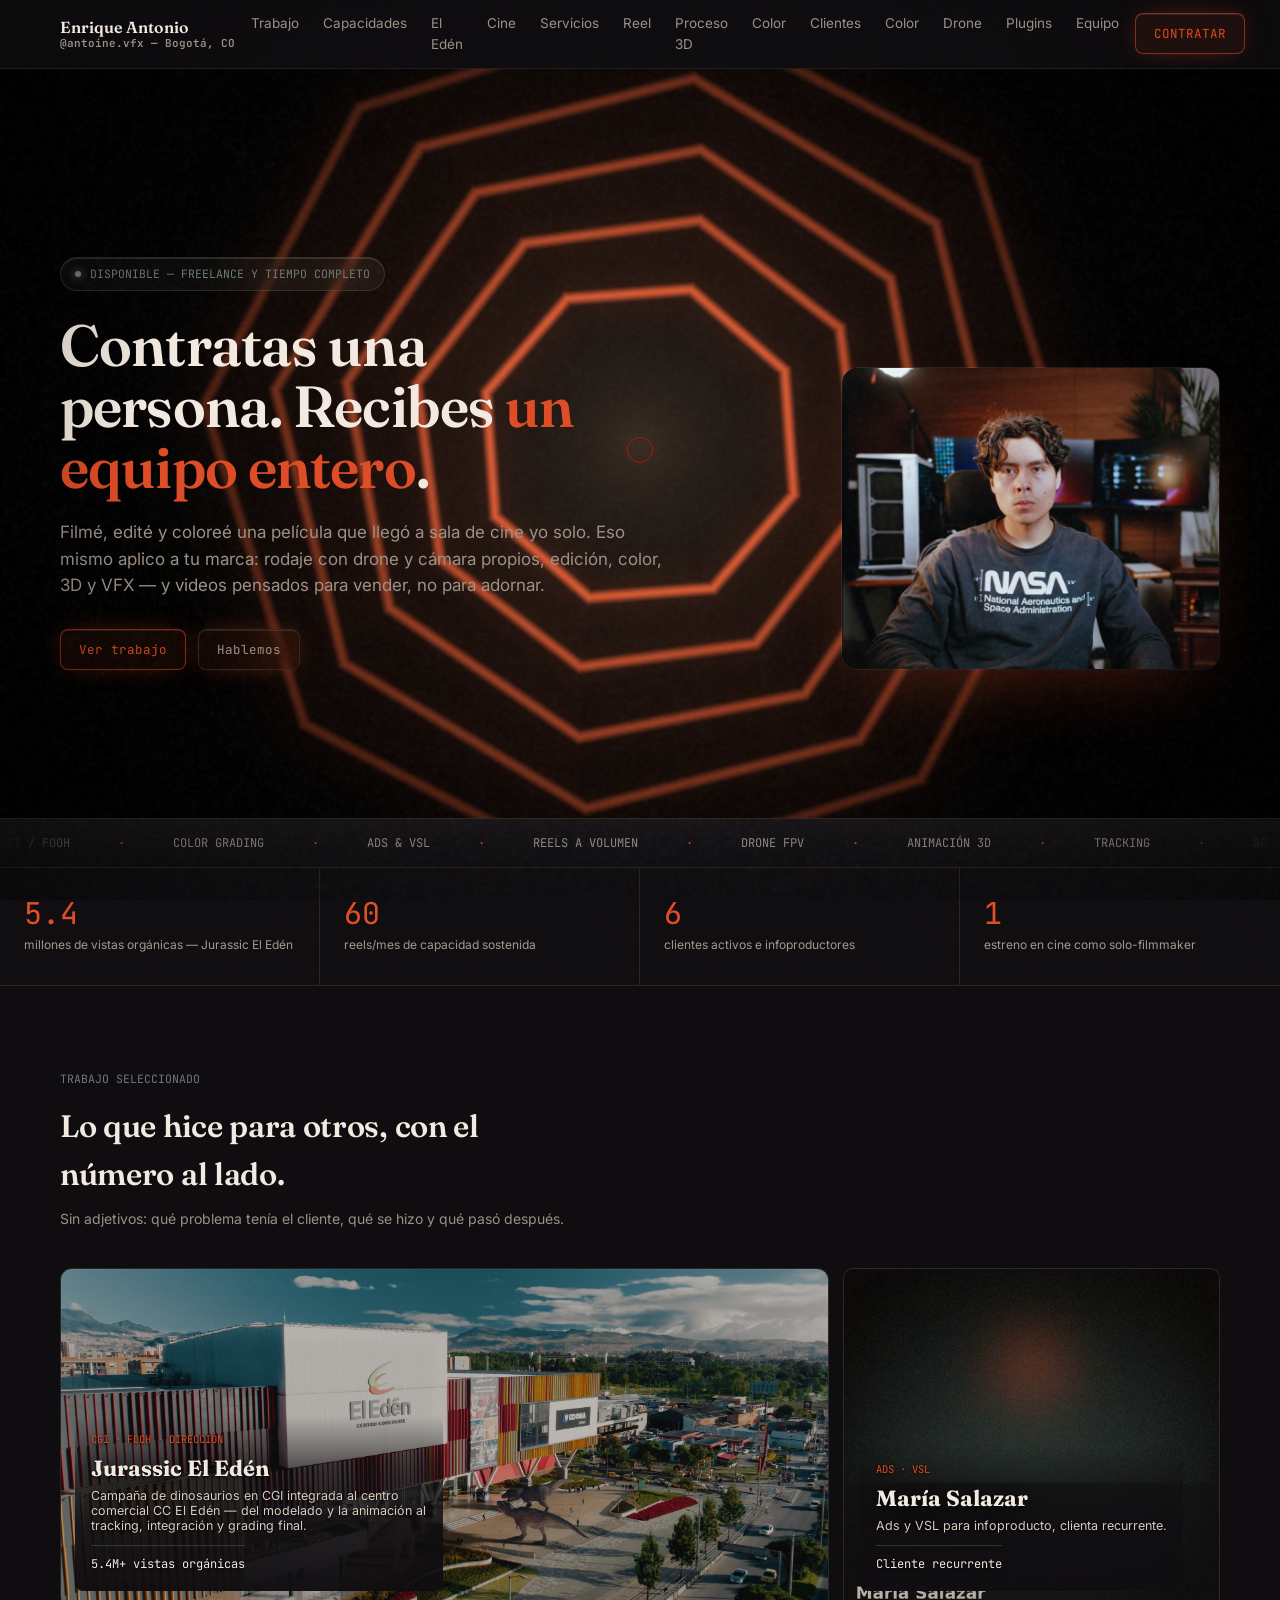
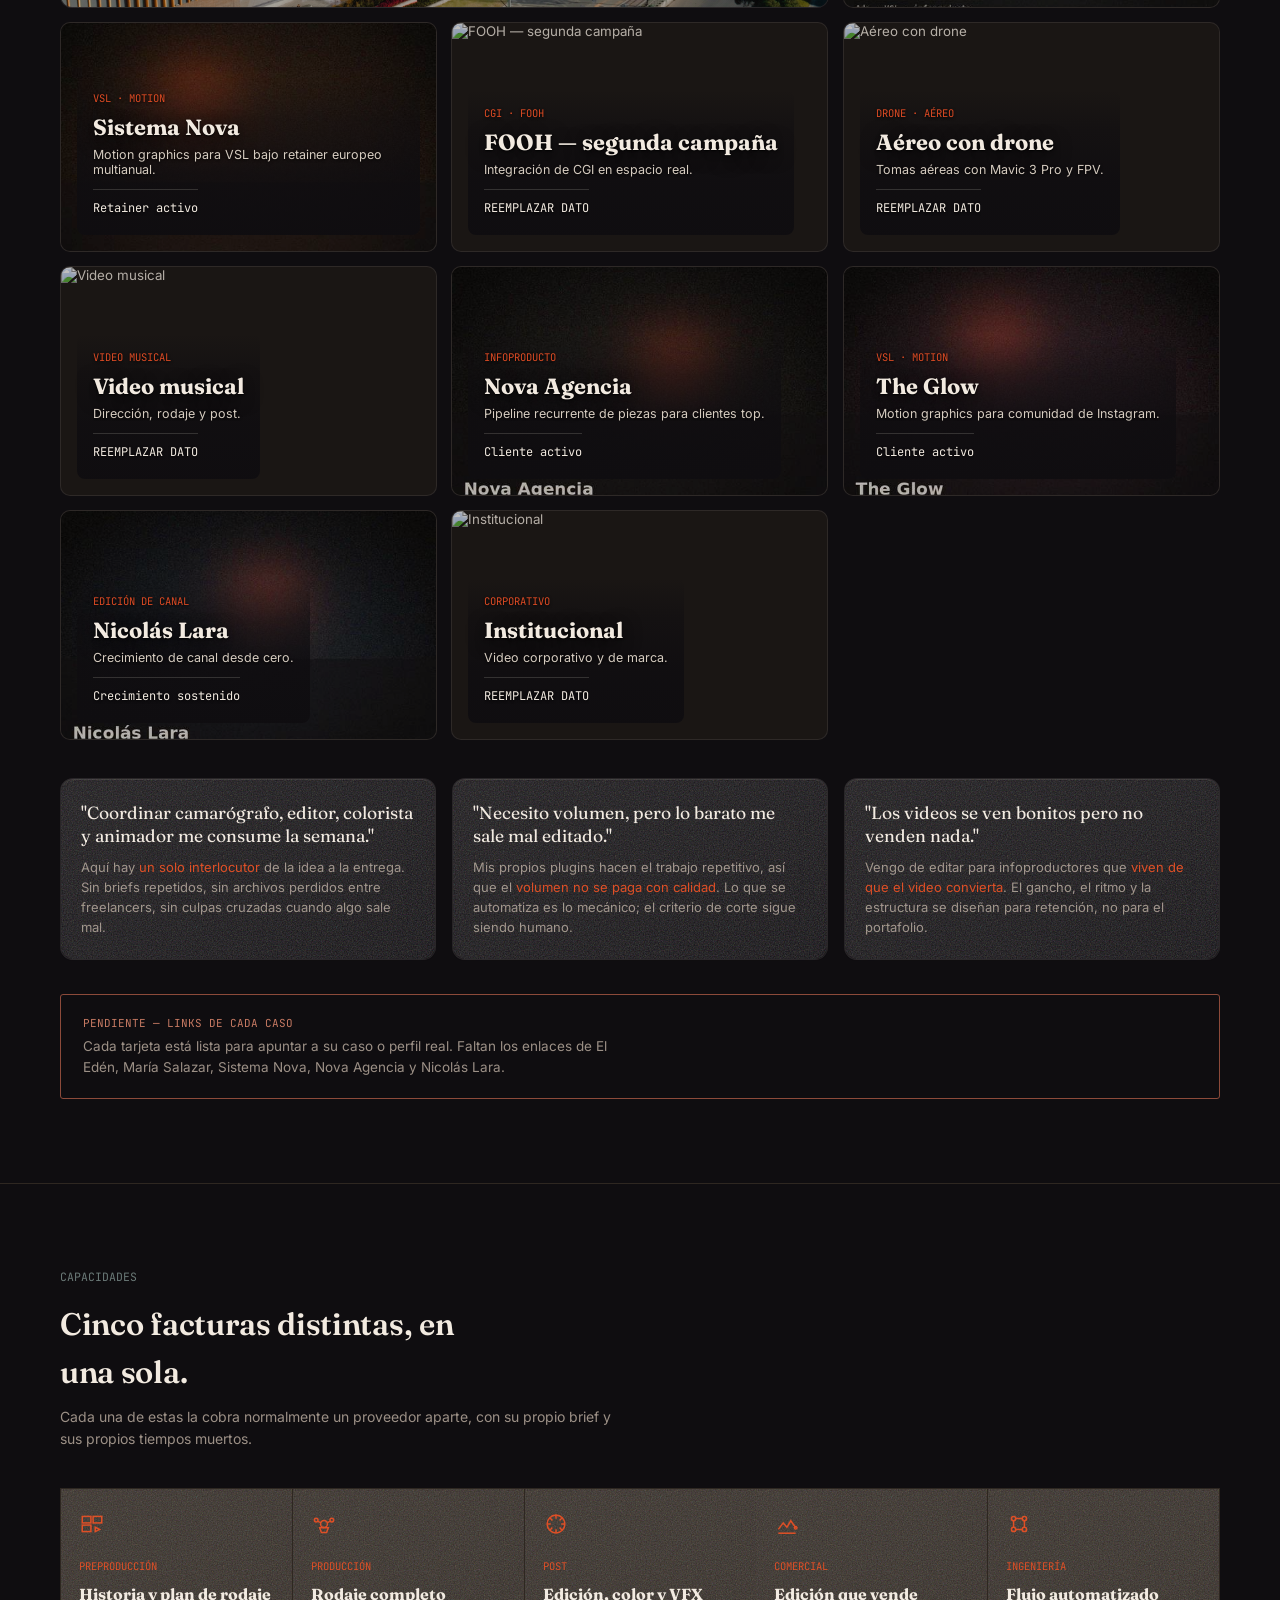
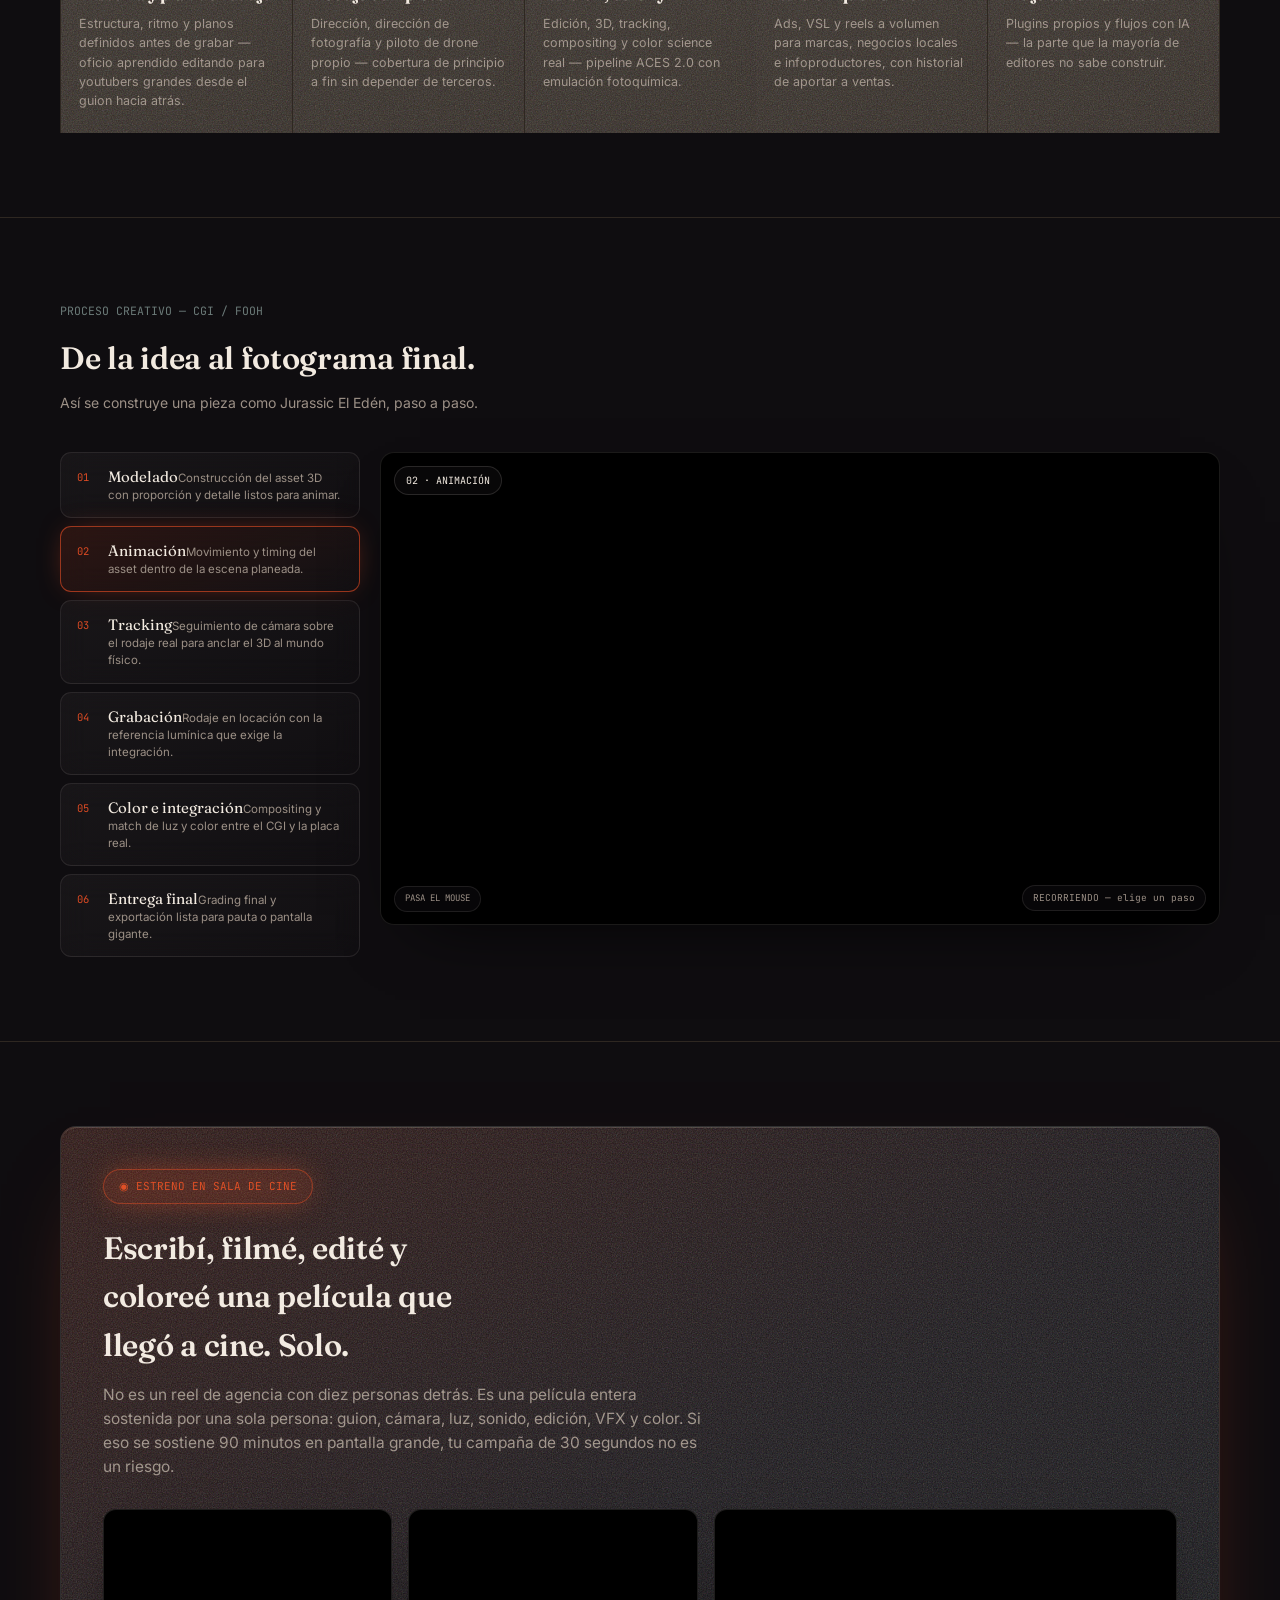
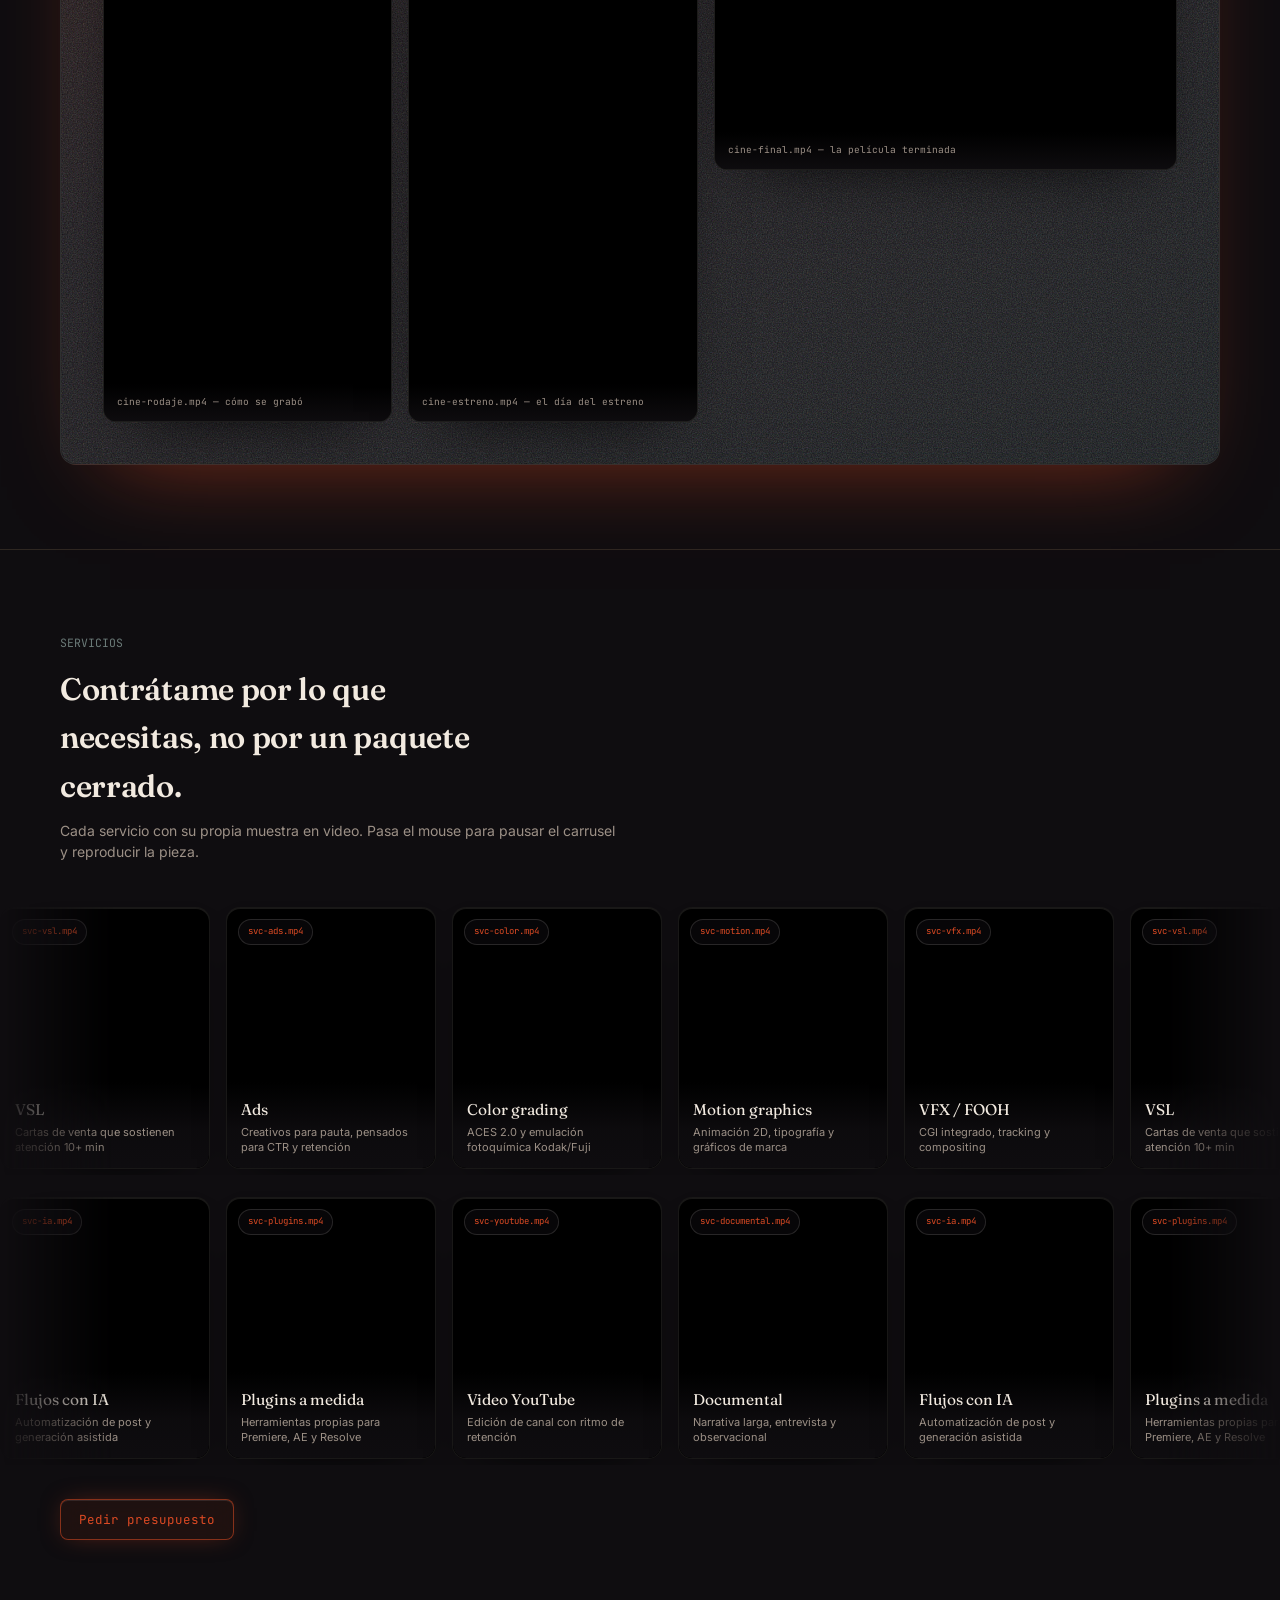
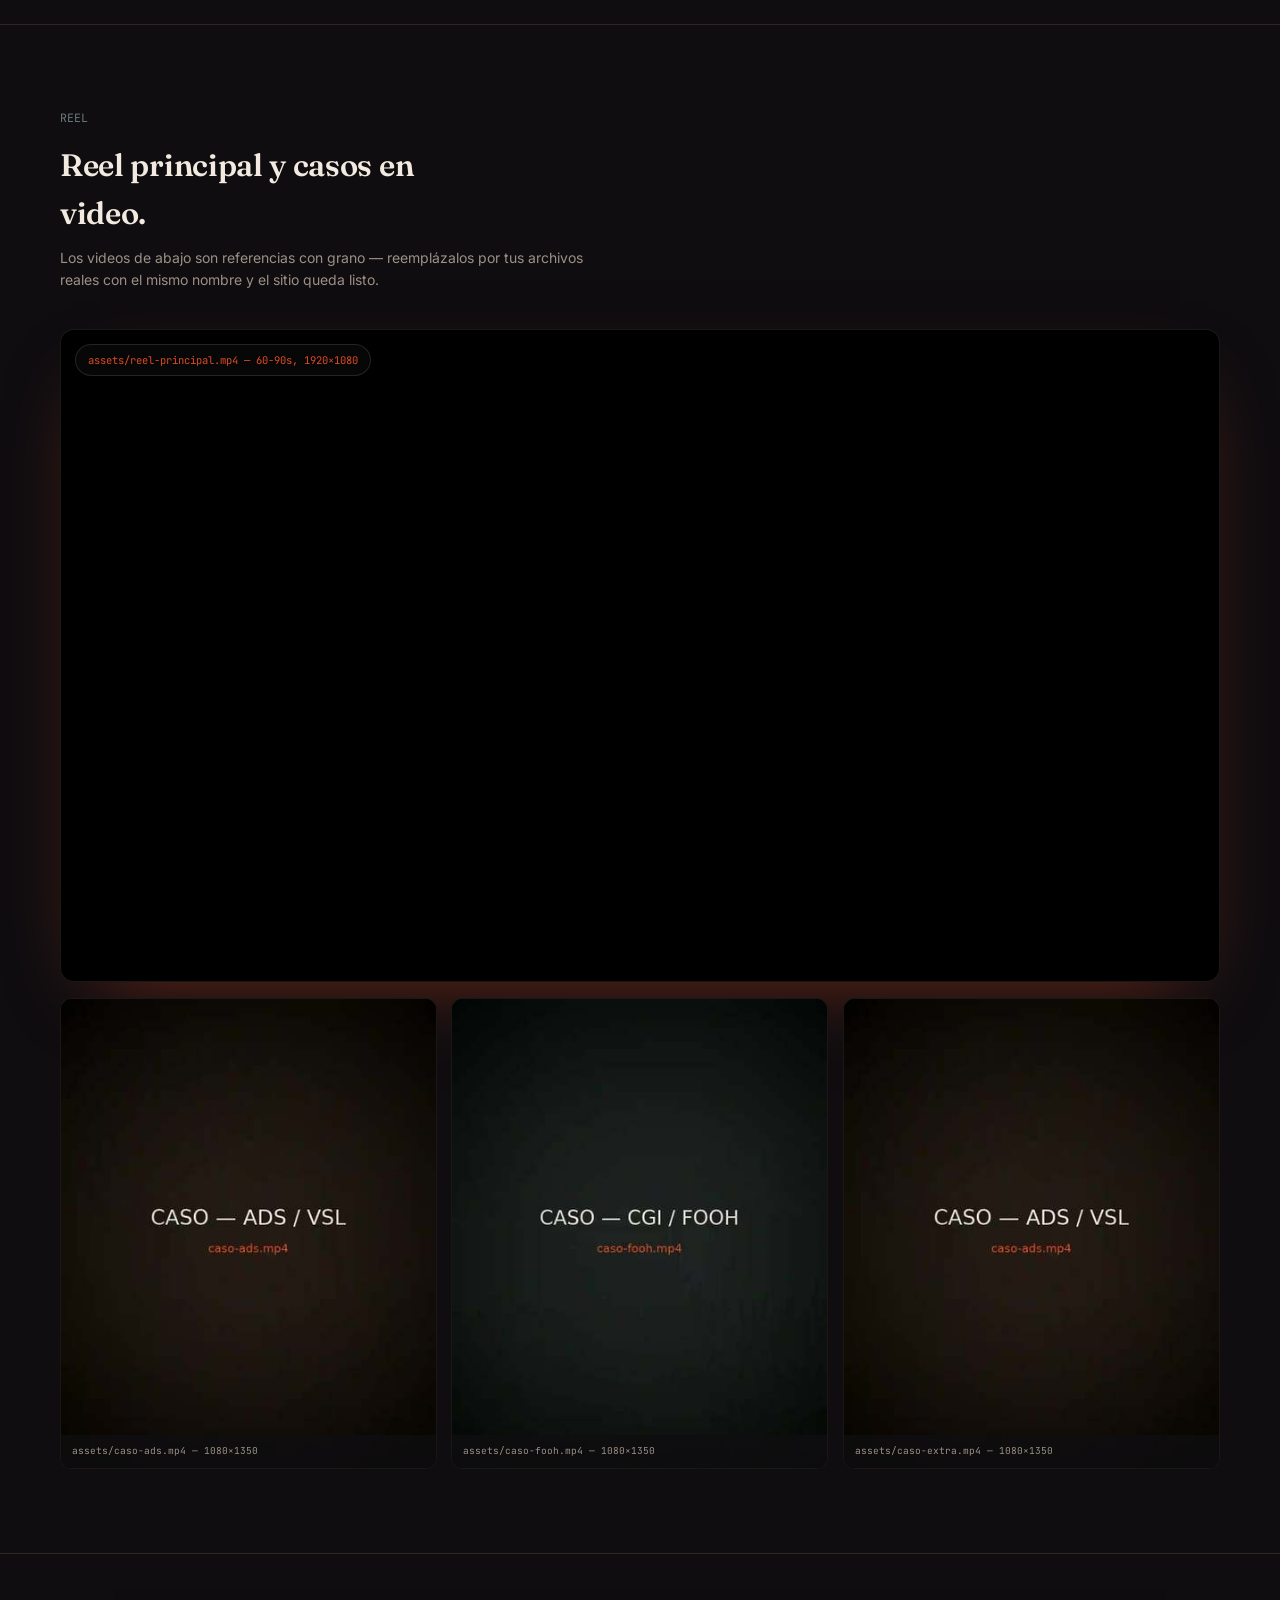
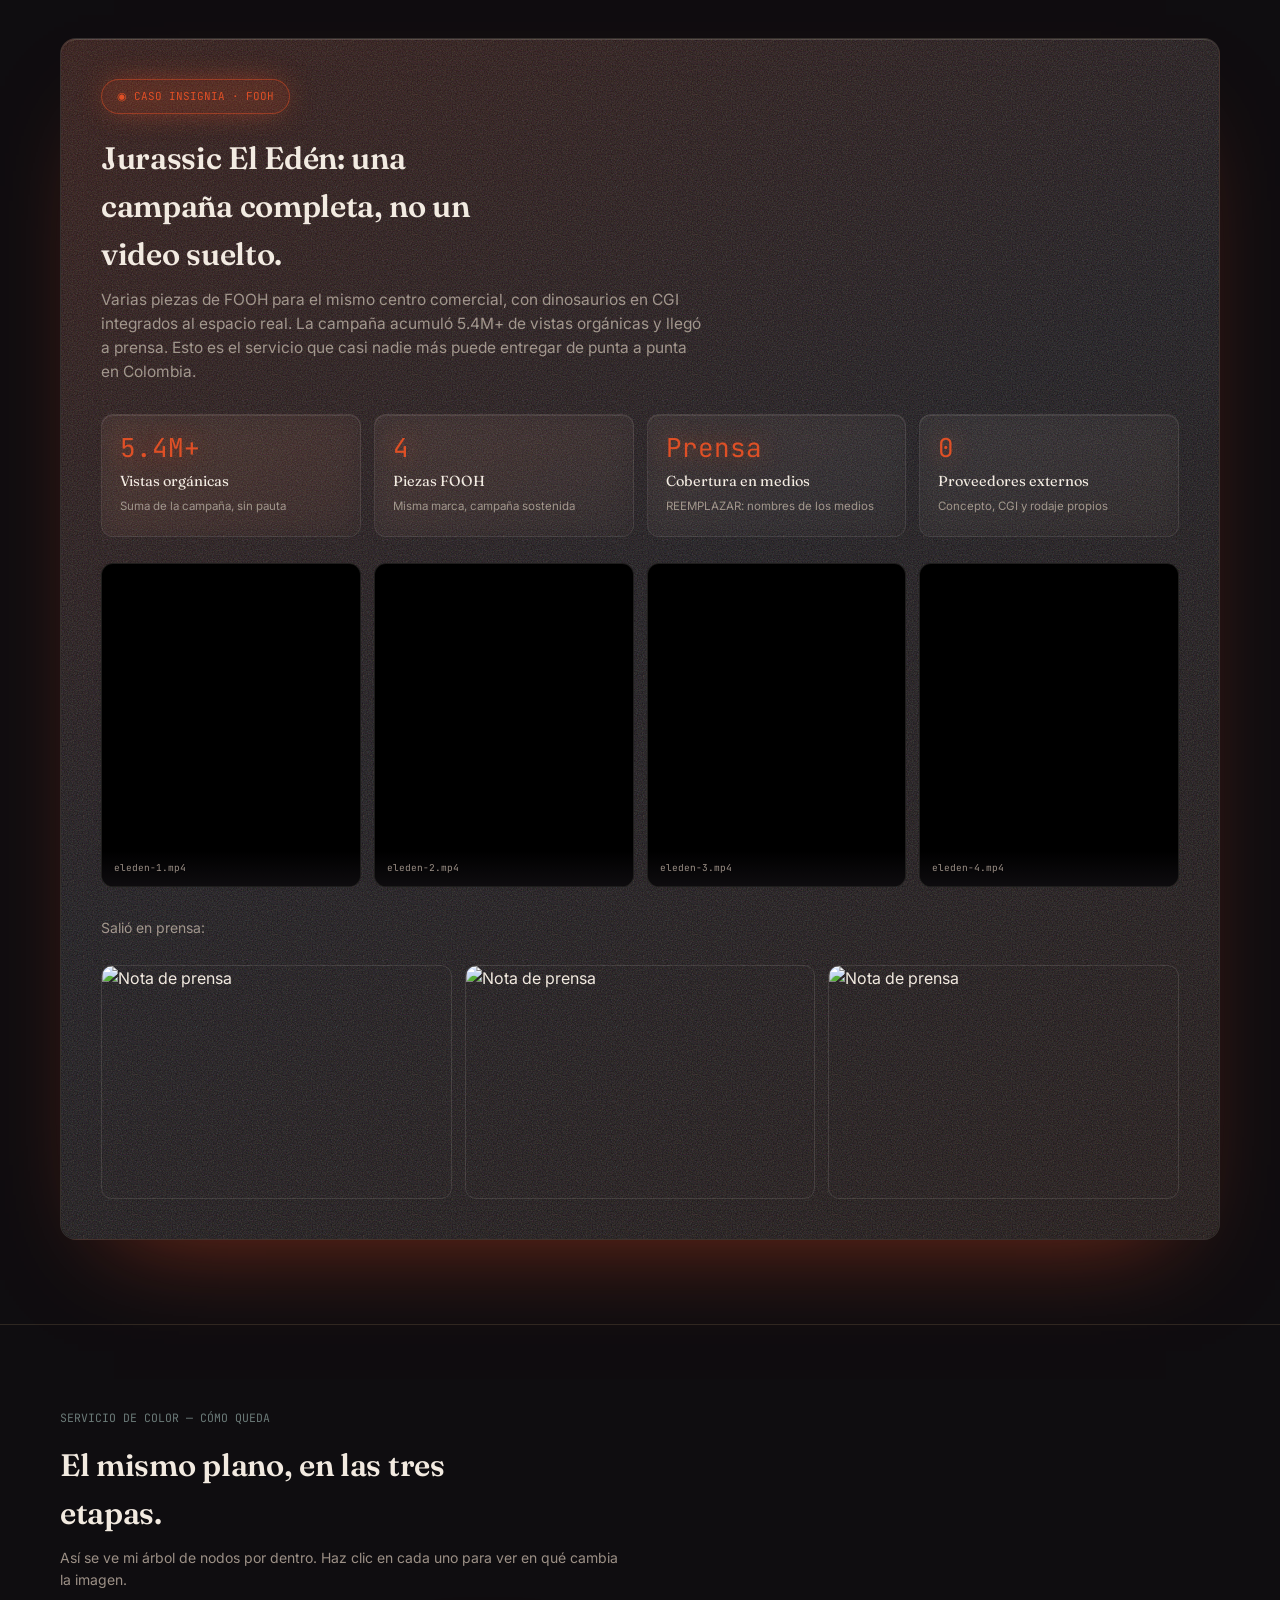
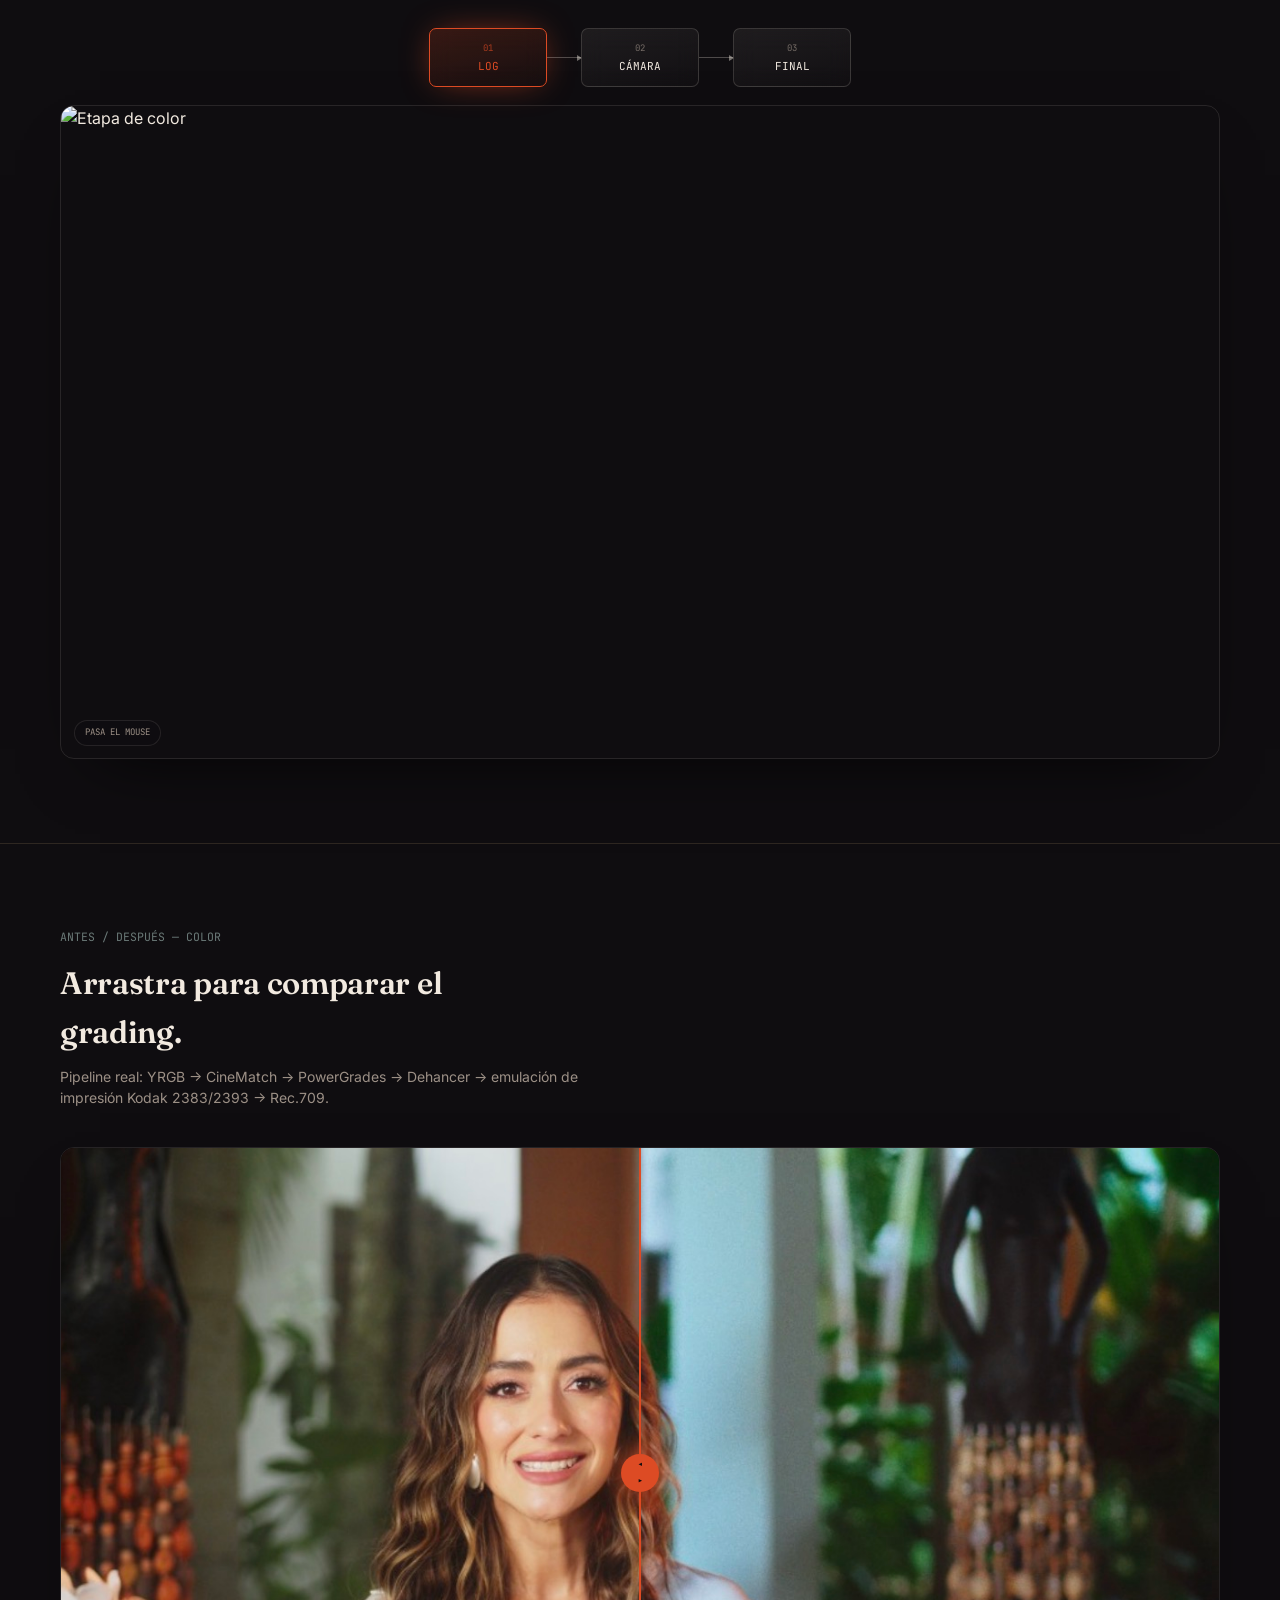
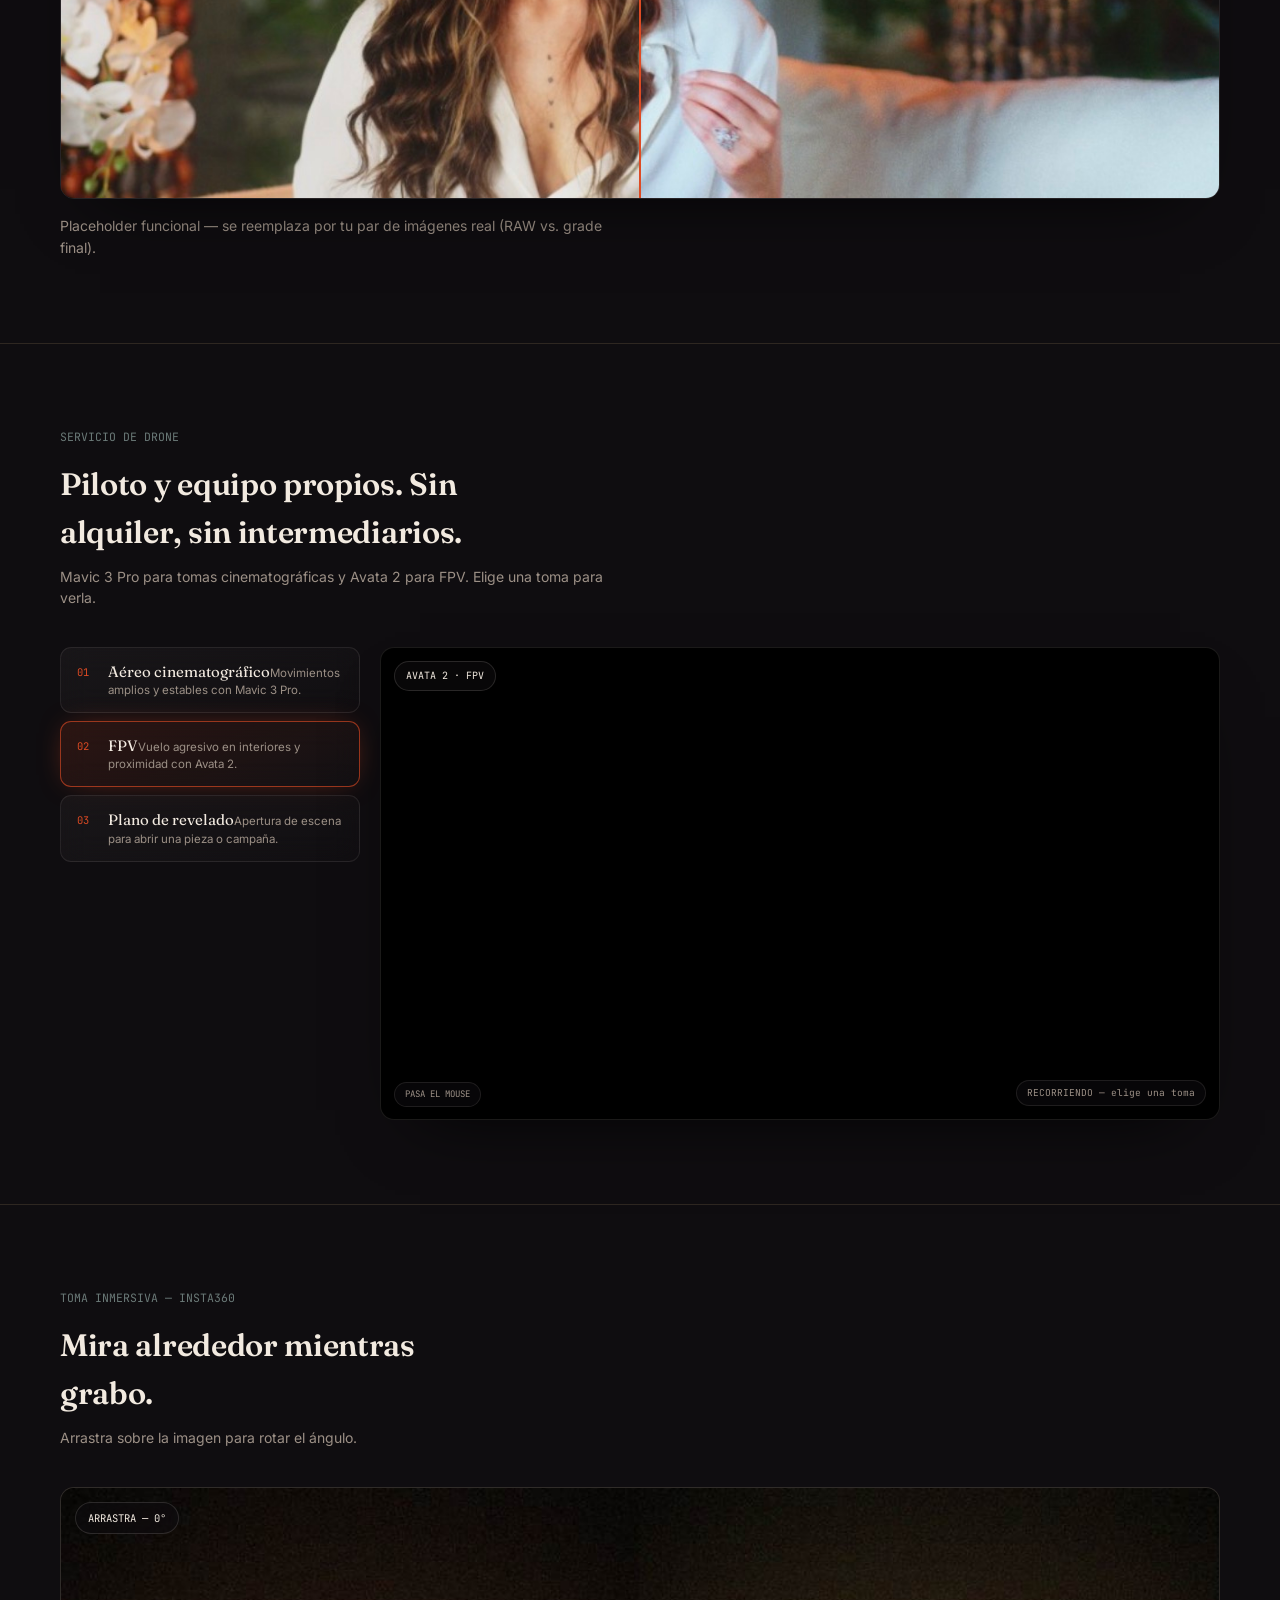
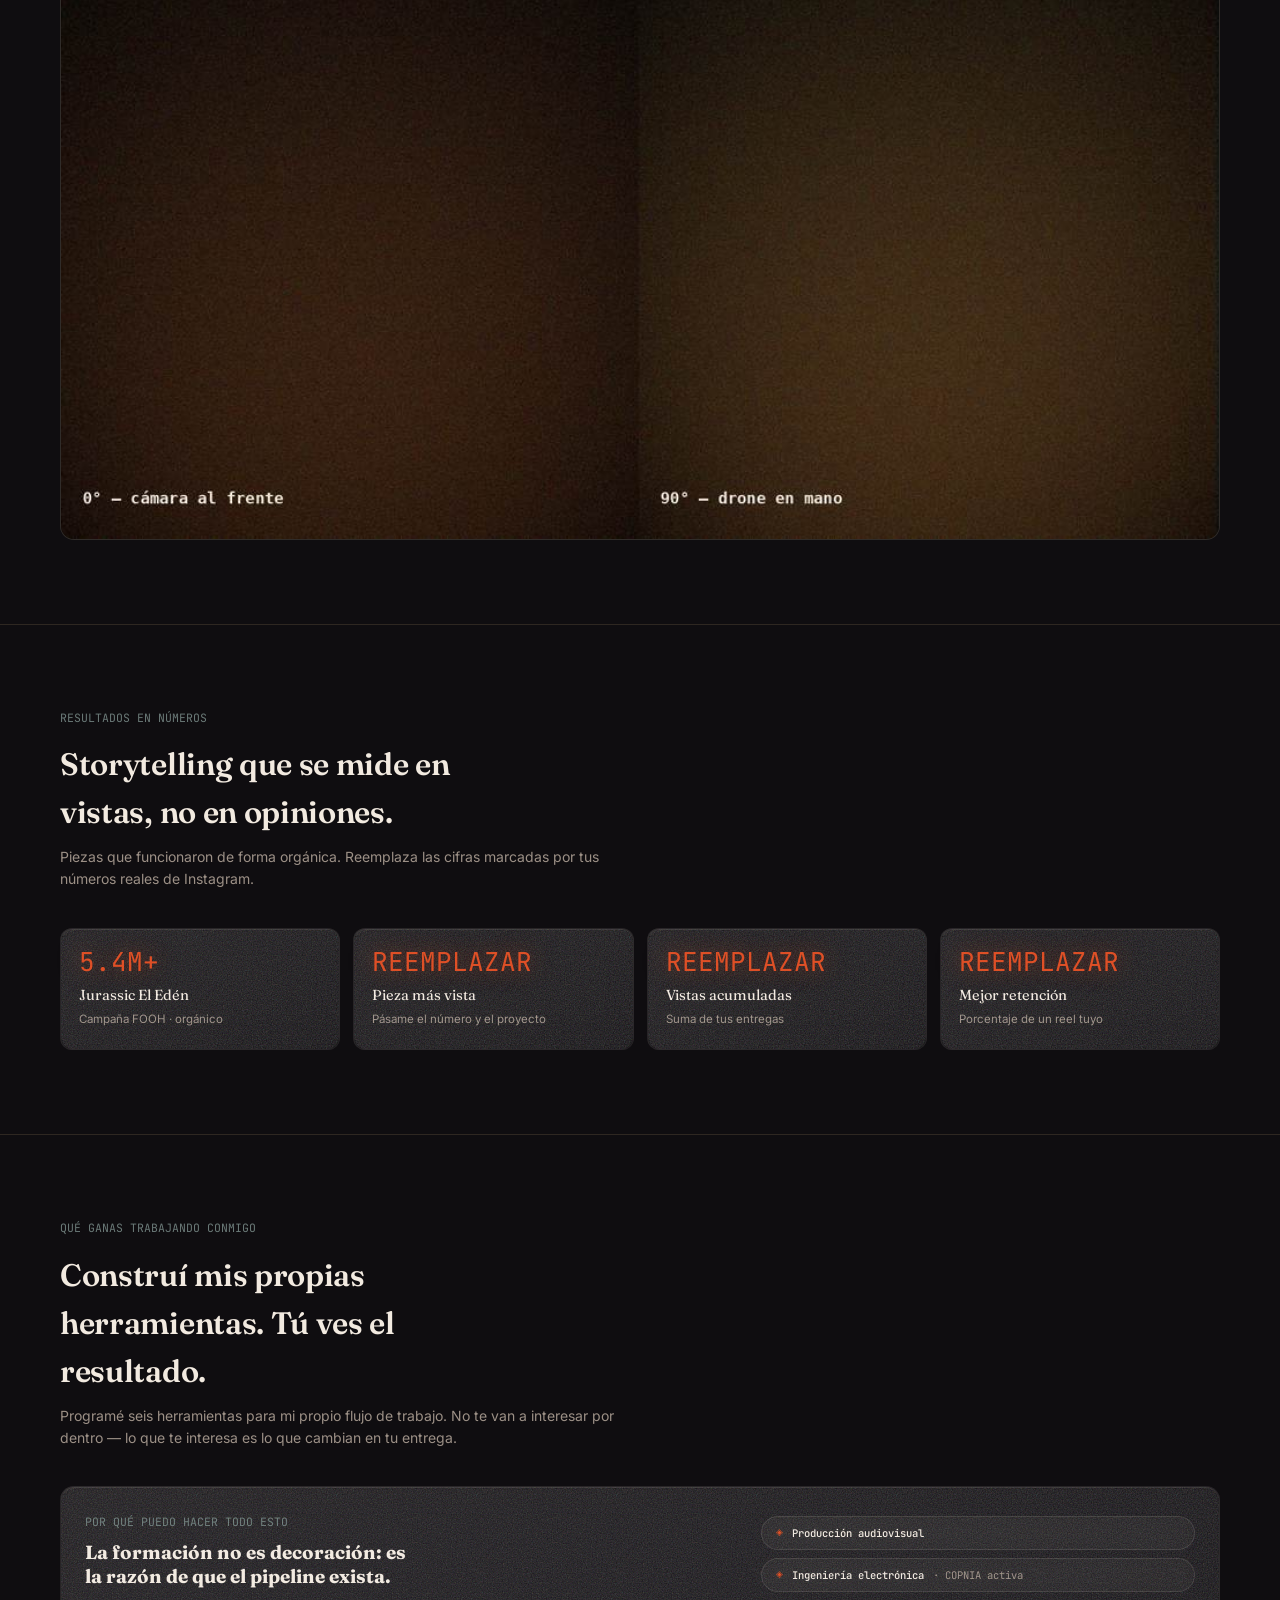
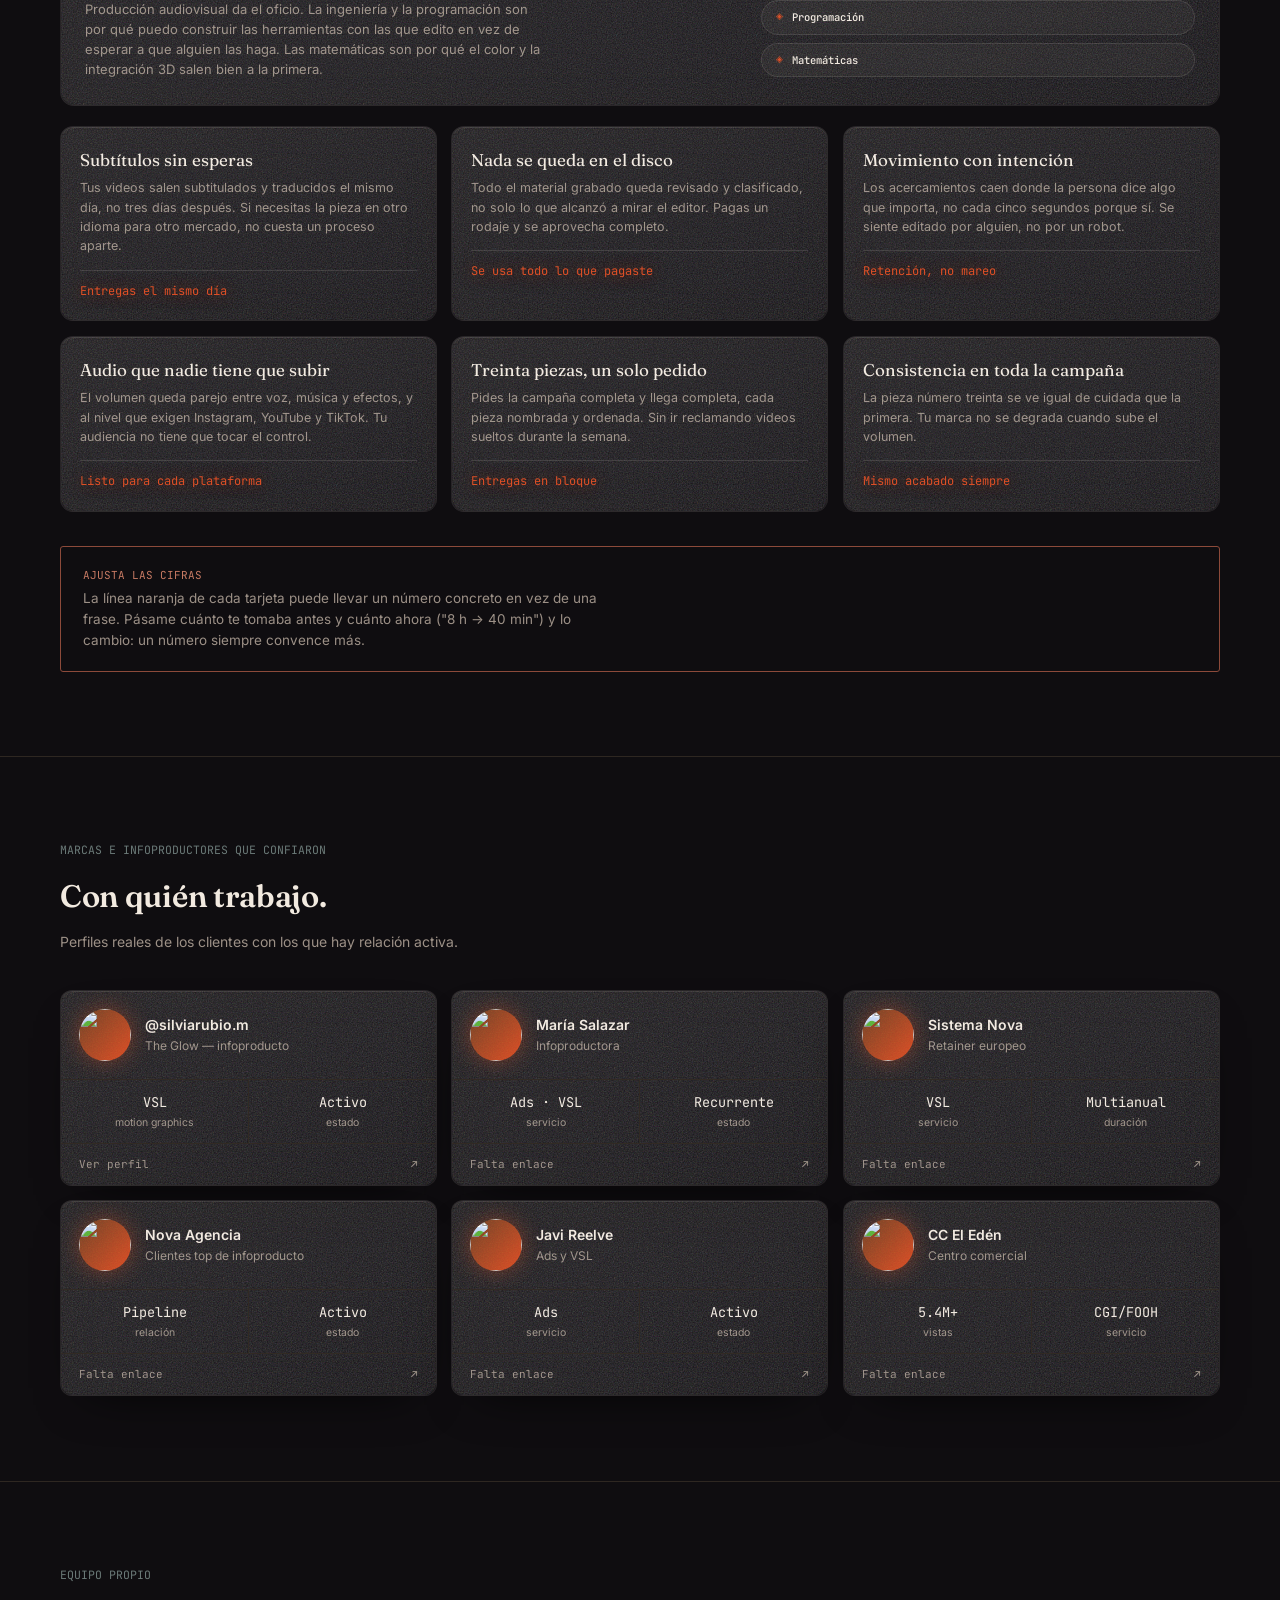
==== commit e3ca834d: "Add files via upload" ====
--- a/index.html
+++ b/index.html
@@ -19,12 +19,15 @@
     <div class="navlinks" id="navlinks">
       <a href="#trabajo">Trabajo</a>
       <a href="#capacidades">Capacidades</a>
+      <a href="#eleden">El Edén</a>
       <a href="#cine">Cine</a>
       <a href="#servicios">Servicios</a>
       <a href="#reel">Reel</a>
       <a href="#proceso">Proceso 3D</a>
       <a href="#color">Color</a>
       <a href="#clientes">Clientes</a>
+      <a href="#nodos">Color</a>
+      <a href="#drone">Drone</a>
       <a href="#plugins">Plugins</a>
       <a href="#equipo">Equipo</a>
     </div>
@@ -34,6 +37,10 @@
 </header>
 
 <section class="hero" id="top">
+  <!-- Video de fondo OPCIONAL: si no existe assets/hero-bg.mp4 el JS lo
+       oculta y el hero queda exactamente como antes. -->
+  <video id="heroBg" muted loop playsinline preload="none"
+         disablepictureinpicture controlslist="nodownload"></video>
   <canvas id="lensCanvas"></canvas>
   <div class="bloom wig" style="width:4200px;height:420px;background:#DD4B24;top:-120px;left:8%;"></div>
   <div class="bloom wig-b" style="width:3600px;height:200px;background:#3C6A65;bottom:-140px;right:6%;opacity:.35;"></div>
@@ -75,8 +82,9 @@
     <h2>Lo que hice para otros, con el número al lado.</h2>
     <p class="sub">Sin adjetivos: qué problema tenía el cliente, qué se hizo y qué pasó después.</p>
     <div class="work-grid">
-      <a href="#" class="work lg" data-tilt>
+      <button class="work lg" data-tilt data-caso="eleden" data-ir="#eleden" data-cta="VER CAMPAÑA COMPLETA →">
         <img class="work-bg" src="assets/work-eleden.jpg" alt="Jurassic El Edén">
+        <video class="work-vid" src="assets/work-eleden.mp4" muted loop playsinline disablepictureinpicture controlslist="nodownload noplaybackrate" preload="none"></video>
         <span class="go">VER CASO →</span>
         <div class="work-body">
           <div class="tag">CGI · FOOH · DIRECCIÓN</div>
@@ -84,9 +92,10 @@
           <p>Campaña de dinosaurios en CGI integrada al centro comercial CC El Edén — del modelado y la animación al tracking, integración y grading final.</p>
           <div class="metric">5.4M+ vistas orgánicas</div>
         </div>
-      </a>
-      <a href="#" class="work md" data-tilt>
+      </button>
+      <button class="work md" data-tilt data-caso="maria">
         <img class="work-bg" src="assets/work-maria.jpg" alt="María Salazar">
+        <video class="work-vid" src="assets/work-maria.mp4" muted loop playsinline disablepictureinpicture controlslist="nodownload noplaybackrate" preload="none"></video>
         <span class="go">VER CASO →</span>
         <div class="work-body">
           <div class="tag">ADS · VSL</div>
@@ -94,9 +103,10 @@
           <p>Ads y VSL para infoproducto, clienta recurrente.</p>
           <div class="metric">Cliente recurrente</div>
         </div>
-      </a>
-      <a href="#" class="work md" data-tilt>
+      </button>
+      <button class="work md" data-tilt data-caso="nova" data-cta="VER CASO →">
         <img class="work-bg" src="assets/work-nova.jpg" alt="Sistema Nova">
+        <video class="work-vid" src="assets/work-nova.mp4" muted loop playsinline disablepictureinpicture controlslist="nodownload noplaybackrate" preload="none"></video>
         <span class="go">VER CASO →</span>
         <div class="work-body">
           <div class="tag">VSL · MOTION</div>
@@ -104,22 +114,84 @@
           <p>Motion graphics para VSL bajo retainer europeo multianual.</p>
           <div class="metric">Retainer activo</div>
         </div>
-      </a>
-      <a href="#" class="work sm" data-tilt>
+      </button>
+      <button class="work sm" data-tilt data-caso="fooh2" data-ir="#eleden" data-cta="VER FOOH →">
+        <img class="work-bg" src="assets/work-fooh2.jpg" alt="FOOH — segunda campaña">
+        <video class="work-vid" src="assets/work-fooh2.mp4" muted loop playsinline disablepictureinpicture controlslist="nodownload noplaybackrate" preload="none"></video>
+        <span class="go">VER CASO →</span>
+        <div class="work-body">
+          <div class="tag">CGI · FOOH</div>
+          <h3>FOOH — segunda campaña</h3>
+          <p>Integración de CGI en espacio real.</p>
+          <div class="metric">REEMPLAZAR DATO</div>
+        </div>
+      </button>
+      <button class="work sm" data-tilt data-caso="drone" data-ir="#drone" data-cta="VER TOMAS AÉREAS →">
+        <img class="work-bg" src="assets/work-drone.jpg" alt="Aéreo con drone">
+        <video class="work-vid" src="assets/work-drone.mp4" muted loop playsinline disablepictureinpicture controlslist="nodownload noplaybackrate" preload="none"></video>
+        <span class="go">VER CASO →</span>
+        <div class="work-body">
+          <div class="tag">DRONE · AÉREO</div>
+          <h3>Aéreo con drone</h3>
+          <p>Tomas aéreas con Mavic 3 Pro y FPV.</p>
+          <div class="metric">REEMPLAZAR DATO</div>
+        </div>
+      </button>
+      <button class="work sm" data-tilt data-caso="musica">
+        <img class="work-bg" src="assets/work-musica.jpg" alt="Video musical">
+        <video class="work-vid" src="assets/work-musica.mp4" muted loop playsinline disablepictureinpicture controlslist="nodownload noplaybackrate" preload="none"></video>
+        <span class="go">VER CASO →</span>
+        <div class="work-body">
+          <div class="tag">VIDEO MUSICAL</div>
+          <h3>Video musical</h3>
+          <p>Dirección, rodaje y post.</p>
+          <div class="metric">REEMPLAZAR DATO</div>
+        </div>
+      </button>
+      <button class="work sm" data-tilt data-caso="novaagencia">
         <img class="work-bg" src="assets/work-novaagencia.jpg" alt="Nova Agencia">
-        <span class="go">VER CASO →</span>
-        <div class="work-body"><div class="tag">INFOPRODUCTO</div><h3>Nova Agencia</h3><p>Pipeline recurrente de piezas para clientes top.</p></div>
-      </a>
-      <a href="https://instagram.com/silviarubio.m" target="_blank" rel="noopener" class="work sm" data-tilt>
+        <video class="work-vid" src="assets/work-novaagencia.mp4" muted loop playsinline disablepictureinpicture controlslist="nodownload noplaybackrate" preload="none"></video>
+        <span class="go">VER CASO →</span>
+        <div class="work-body">
+          <div class="tag">INFOPRODUCTO</div>
+          <h3>Nova Agencia</h3>
+          <p>Pipeline recurrente de piezas para clientes top.</p>
+          <div class="metric">Cliente activo</div>
+        </div>
+      </button>
+      <button class="work sm" data-tilt data-caso="theglow" data-url="https://instagram.com/silviarubio.m" data-cta="VER PERFIL →">
         <img class="work-bg" src="assets/work-theglow.jpg" alt="The Glow">
-        <span class="go">VER PERFIL →</span>
-        <div class="work-body"><div class="tag">VSL · MOTION</div><h3>The Glow</h3><p>Motion graphics para comunidad de Instagram.</p></div>
-      </a>
-      <a href="#" class="work sm" data-tilt>
+        <video class="work-vid" src="assets/work-theglow.mp4" muted loop playsinline disablepictureinpicture controlslist="nodownload noplaybackrate" preload="none"></video>
+        <span class="go">VER CASO →</span>
+        <div class="work-body">
+          <div class="tag">VSL · MOTION</div>
+          <h3>The Glow</h3>
+          <p>Motion graphics para comunidad de Instagram.</p>
+          <div class="metric">Cliente activo</div>
+        </div>
+      </button>
+      <button class="work sm" data-tilt data-caso="nicolas">
         <img class="work-bg" src="assets/work-nicolas.jpg" alt="Nicolás Lara">
-        <span class="go">VER CASO →</span>
-        <div class="work-body"><div class="tag">EDICIÓN DE CANAL</div><h3>Nicolás Lara</h3><p>Crecimiento de canal desde cero.</p></div>
-      </a>
+        <video class="work-vid" src="assets/work-nicolas.mp4" muted loop playsinline disablepictureinpicture controlslist="nodownload noplaybackrate" preload="none"></video>
+        <span class="go">VER CASO →</span>
+        <div class="work-body">
+          <div class="tag">EDICIÓN DE CANAL</div>
+          <h3>Nicolás Lara</h3>
+          <p>Crecimiento de canal desde cero.</p>
+          <div class="metric">Crecimiento sostenido</div>
+        </div>
+      </button>
+      <button class="work sm" data-tilt data-caso="corporativo">
+        <img class="work-bg" src="assets/work-corporativo.jpg" alt="Institucional">
+        <video class="work-vid" src="assets/work-corporativo.mp4" muted loop playsinline disablepictureinpicture controlslist="nodownload noplaybackrate" preload="none"></video>
+        <span class="go">VER CASO →</span>
+        <div class="work-body">
+          <div class="tag">CORPORATIVO</div>
+          <h3>Institucional</h3>
+          <p>Video corporativo y de marca.</p>
+          <div class="metric">REEMPLAZAR DATO</div>
+        </div>
+      </button>
     </div>
 
     <div class="pitch">
@@ -185,13 +257,38 @@
     <div class="eyebrow">PROCESO CREATIVO — CGI / FOOH</div>
     <h2>De la idea al fotograma final.</h2>
     <p class="sub">Así se construye una pieza como Jurassic El Edén, paso a paso.</p>
-    <div class="process">
-      <div class="pstep"><div class="n">01</div><svg class="picon" viewBox="0 0 24 24" fill="none" stroke="currentColor" stroke-width="1.3"><path d="M12 3l8 4.5v9L12 21l-8-4.5v-9z"/><path d="M12 12l8-4.5M12 12v9M12 12L4 7.5"/></svg><h4>Modelado</h4><p>Construcción del asset 3D con proporción y detalle listos para animar.</p></div>
-      <div class="pstep"><div class="n">02</div><svg class="picon" viewBox="0 0 24 24" fill="none" stroke="currentColor" stroke-width="1.3"><path d="M3 17c4-10 14-10 18 0"/><circle cx="3" cy="17" r="1.6"/><circle cx="21" cy="17" r="1.6"/><circle cx="12" cy="10.6" r="1.4"/></svg><h4>Animación</h4><p>Movimiento y timing del asset dentro de la escena planeada.</p></div>
-      <div class="pstep"><div class="n">03</div><svg class="picon" viewBox="0 0 24 24" fill="none" stroke="currentColor" stroke-width="1.3"><rect x="4" y="4" width="16" height="16"/><path d="M4 9h16M9 4v16"/><circle cx="14.5" cy="14.5" r="2"/></svg><h4>Tracking</h4><p>Seguimiento de cámara sobre el rodaje real para anclar el 3D al mundo físico.</p></div>
-      <div class="pstep"><div class="n">04</div><svg class="picon" viewBox="0 0 24 24" fill="none" stroke="currentColor" stroke-width="1.3"><rect x="3" y="7" width="12" height="10" rx="1.5"/><path d="M15 11l6-3v8l-6-3z"/></svg><h4>Grabación</h4><p>Rodaje en locación con la referencia lumínica que exige la integración.</p></div>
-      <div class="pstep"><div class="n">05</div><svg class="picon" viewBox="0 0 24 24" fill="none" stroke="currentColor" stroke-width="1.3"><circle cx="9" cy="12" r="5.5"/><circle cx="15" cy="12" r="5.5"/></svg><h4>Color e integración</h4><p>Compositing y match de luz y color entre el CGI y la placa real.</p></div>
-      <div class="pstep"><div class="n">06</div><svg class="picon" viewBox="0 0 24 24" fill="none" stroke="currentColor" stroke-width="1.3"><path d="M12 3v12M8 11l4 4 4-4"/><path d="M4 19h16"/></svg><h4>Entrega final</h4><p>Grading final y exportación lista para pauta o pantalla gigante.</p></div>
+    <div class="sel" data-selector data-auto="1">
+      <div class="sel-list">
+        <button class="sel-btn" data-vid="assets/proceso-modelado.mp4" data-poster="assets/proceso-modelado-poster.jpg" data-hud="01 · MODELADO">
+          <span class="num">01</span>
+          <span><span class="tt">Modelado</span><span class="dd">Construcción del asset 3D con proporción y detalle listos para animar.</span></span>
+        </button>
+        <button class="sel-btn" data-vid="assets/proceso-animacion.mp4" data-poster="assets/proceso-animacion-poster.jpg" data-hud="02 · ANIMACIÓN">
+          <span class="num">02</span>
+          <span><span class="tt">Animación</span><span class="dd">Movimiento y timing del asset dentro de la escena planeada.</span></span>
+        </button>
+        <button class="sel-btn" data-vid="assets/proceso-tracking.mp4" data-poster="assets/proceso-tracking-poster.jpg" data-hud="03 · TRACKING">
+          <span class="num">03</span>
+          <span><span class="tt">Tracking</span><span class="dd">Seguimiento de cámara sobre el rodaje real para anclar el 3D al mundo físico.</span></span>
+        </button>
+        <button class="sel-btn" data-vid="assets/proceso-grabacion.mp4" data-poster="assets/proceso-grabacion-poster.jpg" data-hud="04 · GRABACIÓN">
+          <span class="num">04</span>
+          <span><span class="tt">Grabación</span><span class="dd">Rodaje en locación con la referencia lumínica que exige la integración.</span></span>
+        </button>
+        <button class="sel-btn" data-vid="assets/proceso-integracion.mp4" data-poster="assets/proceso-integracion-poster.jpg" data-hud="05 · COLOR E INTEGRACIÓN">
+          <span class="num">05</span>
+          <span><span class="tt">Color e integración</span><span class="dd">Compositing y match de luz y color entre el CGI y la placa real.</span></span>
+        </button>
+        <button class="sel-btn" data-vid="assets/proceso-final.mp4" data-poster="assets/proceso-final-poster.jpg" data-hud="06 · ENTREGA FINAL">
+          <span class="num">06</span>
+          <span><span class="tt">Entrega final</span><span class="dd">Grading final y exportación lista para pauta o pantalla gigante.</span></span>
+        </button>
+      </div>
+      <div class="sel-stage">
+        <video data-stage muted loop playsinline disablepictureinpicture controlslist="nodownload noplaybackrate" preload="none"></video>
+        <span class="sel-hud" data-hudout></span>
+        <span class="sel-auto" data-autoout>RECORRIENDO — elige un paso</span>
+      </div>
     </div>
   </div>
 </section>
@@ -207,15 +304,15 @@
       <p class="cine-lede">No es un reel de agencia con diez personas detrás. Es una película entera sostenida por una sola persona: guion, cámara, luz, sonido, edición, VFX y color. Si eso se sostiene 90 minutos en pantalla grande, tu campaña de 30 segundos no es un riesgo.</p>
       <div class="cine-media">
         <figure class="cm v wig" data-tilt>
-          <video src="assets/cine-rodaje.mp4" poster="assets/cine-rodaje.jpg" muted loop playsinline preload="none"></video>
+          <video src="assets/cine-rodaje.mp4" poster="assets/cine-rodaje-poster.jpg" muted loop playsinline disablepictureinpicture controlslist="nodownload noplaybackrate" preload="none"></video>
           <figcaption>cine-rodaje.mp4 — cómo se grabó</figcaption>
         </figure>
         <figure class="cm v wig-b" data-tilt>
-          <video src="assets/cine-estreno.mp4" poster="assets/cine-estreno.jpg" muted loop playsinline preload="none"></video>
+          <video src="assets/cine-estreno.mp4" poster="assets/cine-estreno-poster.jpg" muted loop playsinline disablepictureinpicture controlslist="nodownload noplaybackrate" preload="none"></video>
           <figcaption>cine-estreno.mp4 — el día del estreno</figcaption>
         </figure>
         <figure class="cm hz wig-c" data-tilt>
-          <video src="assets/cine-final.mp4" poster="assets/cine-final.jpg" muted loop playsinline preload="none"></video>
+          <video src="assets/cine-final.mp4" poster="assets/cine-final-poster.jpg" muted loop playsinline disablepictureinpicture controlslist="nodownload noplaybackrate" preload="none"></video>
           <figcaption>cine-final.mp4 — la película terminada</figcaption>
         </figure>
       </div>
@@ -232,52 +329,52 @@
   <div class="svc-rail fade-x">
     <div class="svc-track">
         <a href="#contacto" class="svc">
-          <video src="assets/svc-vsl.mp4" poster="assets/svc-vsl.jpg" muted loop playsinline preload="none"></video>
+          <video src="assets/svc-vsl.mp4" poster="assets/svc-vsl-poster.jpg" muted loop playsinline disablepictureinpicture controlslist="nodownload noplaybackrate" preload="none"></video>
           <span class="svc-badge">svc-vsl.mp4</span>
           <div class="svc-cap"><div class="t">VSL</div><div class="d">Cartas de venta que sostienen atención 10+ min</div></div>
         </a>
         <a href="#contacto" class="svc">
-          <video src="assets/svc-ads.mp4" poster="assets/svc-ads.jpg" muted loop playsinline preload="none"></video>
+          <video src="assets/svc-ads.mp4" poster="assets/svc-ads-poster.jpg" muted loop playsinline disablepictureinpicture controlslist="nodownload noplaybackrate" preload="none"></video>
           <span class="svc-badge">svc-ads.mp4</span>
           <div class="svc-cap"><div class="t">Ads</div><div class="d">Creativos para pauta, pensados para CTR y retención</div></div>
         </a>
         <a href="#contacto" class="svc">
-          <video src="assets/svc-color.mp4" poster="assets/svc-color.jpg" muted loop playsinline preload="none"></video>
+          <video src="assets/svc-color.mp4" poster="assets/svc-color-poster.jpg" muted loop playsinline disablepictureinpicture controlslist="nodownload noplaybackrate" preload="none"></video>
           <span class="svc-badge">svc-color.mp4</span>
           <div class="svc-cap"><div class="t">Color grading</div><div class="d">ACES 2.0 y emulación fotoquímica Kodak/Fuji</div></div>
         </a>
         <a href="#contacto" class="svc">
-          <video src="assets/svc-motion.mp4" poster="assets/svc-motion.jpg" muted loop playsinline preload="none"></video>
+          <video src="assets/svc-motion.mp4" poster="assets/svc-motion-poster.jpg" muted loop playsinline disablepictureinpicture controlslist="nodownload noplaybackrate" preload="none"></video>
           <span class="svc-badge">svc-motion.mp4</span>
           <div class="svc-cap"><div class="t">Motion graphics</div><div class="d">Animación 2D, tipografía y gráficos de marca</div></div>
         </a>
         <a href="#contacto" class="svc">
-          <video src="assets/svc-vfx.mp4" poster="assets/svc-vfx.jpg" muted loop playsinline preload="none"></video>
+          <video src="assets/svc-vfx.mp4" poster="assets/svc-vfx-poster.jpg" muted loop playsinline disablepictureinpicture controlslist="nodownload noplaybackrate" preload="none"></video>
           <span class="svc-badge">svc-vfx.mp4</span>
           <div class="svc-cap"><div class="t">VFX / FOOH</div><div class="d">CGI integrado, tracking y compositing</div></div>
         </a>
         <a href="#contacto" class="svc">
-          <video src="assets/svc-vsl.mp4" poster="assets/svc-vsl.jpg" muted loop playsinline preload="none"></video>
+          <video src="assets/svc-vsl.mp4" poster="assets/svc-vsl-poster.jpg" muted loop playsinline disablepictureinpicture controlslist="nodownload noplaybackrate" preload="none"></video>
           <span class="svc-badge">svc-vsl.mp4</span>
           <div class="svc-cap"><div class="t">VSL</div><div class="d">Cartas de venta que sostienen atención 10+ min</div></div>
         </a>
         <a href="#contacto" class="svc">
-          <video src="assets/svc-ads.mp4" poster="assets/svc-ads.jpg" muted loop playsinline preload="none"></video>
+          <video src="assets/svc-ads.mp4" poster="assets/svc-ads-poster.jpg" muted loop playsinline disablepictureinpicture controlslist="nodownload noplaybackrate" preload="none"></video>
           <span class="svc-badge">svc-ads.mp4</span>
           <div class="svc-cap"><div class="t">Ads</div><div class="d">Creativos para pauta, pensados para CTR y retención</div></div>
         </a>
         <a href="#contacto" class="svc">
-          <video src="assets/svc-color.mp4" poster="assets/svc-color.jpg" muted loop playsinline preload="none"></video>
+          <video src="assets/svc-color.mp4" poster="assets/svc-color-poster.jpg" muted loop playsinline disablepictureinpicture controlslist="nodownload noplaybackrate" preload="none"></video>
           <span class="svc-badge">svc-color.mp4</span>
           <div class="svc-cap"><div class="t">Color grading</div><div class="d">ACES 2.0 y emulación fotoquímica Kodak/Fuji</div></div>
         </a>
         <a href="#contacto" class="svc">
-          <video src="assets/svc-motion.mp4" poster="assets/svc-motion.jpg" muted loop playsinline preload="none"></video>
+          <video src="assets/svc-motion.mp4" poster="assets/svc-motion-poster.jpg" muted loop playsinline disablepictureinpicture controlslist="nodownload noplaybackrate" preload="none"></video>
           <span class="svc-badge">svc-motion.mp4</span>
           <div class="svc-cap"><div class="t">Motion graphics</div><div class="d">Animación 2D, tipografía y gráficos de marca</div></div>
         </a>
         <a href="#contacto" class="svc">
-          <video src="assets/svc-vfx.mp4" poster="assets/svc-vfx.jpg" muted loop playsinline preload="none"></video>
+          <video src="assets/svc-vfx.mp4" poster="assets/svc-vfx-poster.jpg" muted loop playsinline disablepictureinpicture controlslist="nodownload noplaybackrate" preload="none"></video>
           <span class="svc-badge">svc-vfx.mp4</span>
           <div class="svc-cap"><div class="t">VFX / FOOH</div><div class="d">CGI integrado, tracking y compositing</div></div>
         </a>
@@ -286,62 +383,62 @@
   <div class="svc-rail fade-x" style="margin-top:16px;">
     <div class="svc-track rev">
         <a href="#contacto" class="svc">
-          <video src="assets/svc-ia.mp4" poster="assets/svc-ia.jpg" muted loop playsinline preload="none"></video>
+          <video src="assets/svc-ia.mp4" poster="assets/svc-ia-poster.jpg" muted loop playsinline disablepictureinpicture controlslist="nodownload noplaybackrate" preload="none"></video>
           <span class="svc-badge">svc-ia.mp4</span>
           <div class="svc-cap"><div class="t">Flujos con IA</div><div class="d">Automatización de post y generación asistida</div></div>
         </a>
         <a href="#contacto" class="svc">
-          <video src="assets/svc-plugins.mp4" poster="assets/svc-plugins.jpg" muted loop playsinline preload="none"></video>
+          <video src="assets/svc-plugins.mp4" poster="assets/svc-plugins-poster.jpg" muted loop playsinline disablepictureinpicture controlslist="nodownload noplaybackrate" preload="none"></video>
           <span class="svc-badge">svc-plugins.mp4</span>
           <div class="svc-cap"><div class="t">Plugins a medida</div><div class="d">Herramientas propias para Premiere, AE y Resolve</div></div>
         </a>
         <a href="#contacto" class="svc">
-          <video src="assets/svc-youtube.mp4" poster="assets/svc-youtube.jpg" muted loop playsinline preload="none"></video>
+          <video src="assets/svc-youtube.mp4" poster="assets/svc-youtube-poster.jpg" muted loop playsinline disablepictureinpicture controlslist="nodownload noplaybackrate" preload="none"></video>
           <span class="svc-badge">svc-youtube.mp4</span>
           <div class="svc-cap"><div class="t">Video YouTube</div><div class="d">Edición de canal con ritmo de retención</div></div>
         </a>
         <a href="#contacto" class="svc">
-          <video src="assets/svc-documental.mp4" poster="assets/svc-documental.jpg" muted loop playsinline preload="none"></video>
+          <video src="assets/svc-documental.mp4" poster="assets/svc-documental-poster.jpg" muted loop playsinline disablepictureinpicture controlslist="nodownload noplaybackrate" preload="none"></video>
           <span class="svc-badge">svc-documental.mp4</span>
           <div class="svc-cap"><div class="t">Documental</div><div class="d">Narrativa larga, entrevista y observacional</div></div>
         </a>
         <a href="#contacto" class="svc">
-          <video src="assets/svc-ia.mp4" poster="assets/svc-ia.jpg" muted loop playsinline preload="none"></video>
+          <video src="assets/svc-ia.mp4" poster="assets/svc-ia-poster.jpg" muted loop playsinline disablepictureinpicture controlslist="nodownload noplaybackrate" preload="none"></video>
           <span class="svc-badge">svc-ia.mp4</span>
           <div class="svc-cap"><div class="t">Flujos con IA</div><div class="d">Automatización de post y generación asistida</div></div>
         </a>
         <a href="#contacto" class="svc">
-          <video src="assets/svc-plugins.mp4" poster="assets/svc-plugins.jpg" muted loop playsinline preload="none"></video>
+          <video src="assets/svc-plugins.mp4" poster="assets/svc-plugins-poster.jpg" muted loop playsinline disablepictureinpicture controlslist="nodownload noplaybackrate" preload="none"></video>
           <span class="svc-badge">svc-plugins.mp4</span>
           <div class="svc-cap"><div class="t">Plugins a medida</div><div class="d">Herramientas propias para Premiere, AE y Resolve</div></div>
         </a>
         <a href="#contacto" class="svc">
-          <video src="assets/svc-youtube.mp4" poster="assets/svc-youtube.jpg" muted loop playsinline preload="none"></video>
+          <video src="assets/svc-youtube.mp4" poster="assets/svc-youtube-poster.jpg" muted loop playsinline disablepictureinpicture controlslist="nodownload noplaybackrate" preload="none"></video>
           <span class="svc-badge">svc-youtube.mp4</span>
           <div class="svc-cap"><div class="t">Video YouTube</div><div class="d">Edición de canal con ritmo de retención</div></div>
         </a>
         <a href="#contacto" class="svc">
-          <video src="assets/svc-documental.mp4" poster="assets/svc-documental.jpg" muted loop playsinline preload="none"></video>
+          <video src="assets/svc-documental.mp4" poster="assets/svc-documental-poster.jpg" muted loop playsinline disablepictureinpicture controlslist="nodownload noplaybackrate" preload="none"></video>
           <span class="svc-badge">svc-documental.mp4</span>
           <div class="svc-cap"><div class="t">Documental</div><div class="d">Narrativa larga, entrevista y observacional</div></div>
         </a>
         <a href="#contacto" class="svc">
-          <video src="assets/svc-ia.mp4" poster="assets/svc-ia.jpg" muted loop playsinline preload="none"></video>
+          <video src="assets/svc-ia.mp4" poster="assets/svc-ia-poster.jpg" muted loop playsinline disablepictureinpicture controlslist="nodownload noplaybackrate" preload="none"></video>
           <span class="svc-badge">svc-ia.mp4</span>
           <div class="svc-cap"><div class="t">Flujos con IA</div><div class="d">Automatización de post y generación asistida</div></div>
         </a>
         <a href="#contacto" class="svc">
-          <video src="assets/svc-plugins.mp4" poster="assets/svc-plugins.jpg" muted loop playsinline preload="none"></video>
+          <video src="assets/svc-plugins.mp4" poster="assets/svc-plugins-poster.jpg" muted loop playsinline disablepictureinpicture controlslist="nodownload noplaybackrate" preload="none"></video>
           <span class="svc-badge">svc-plugins.mp4</span>
           <div class="svc-cap"><div class="t">Plugins a medida</div><div class="d">Herramientas propias para Premiere, AE y Resolve</div></div>
         </a>
         <a href="#contacto" class="svc">
-          <video src="assets/svc-youtube.mp4" poster="assets/svc-youtube.jpg" muted loop playsinline preload="none"></video>
+          <video src="assets/svc-youtube.mp4" poster="assets/svc-youtube-poster.jpg" muted loop playsinline disablepictureinpicture controlslist="nodownload noplaybackrate" preload="none"></video>
           <span class="svc-badge">svc-youtube.mp4</span>
           <div class="svc-cap"><div class="t">Video YouTube</div><div class="d">Edición de canal con ritmo de retención</div></div>
         </a>
         <a href="#contacto" class="svc">
-          <video src="assets/svc-documental.mp4" poster="assets/svc-documental.jpg" muted loop playsinline preload="none"></video>
+          <video src="assets/svc-documental.mp4" poster="assets/svc-documental-poster.jpg" muted loop playsinline disablepictureinpicture controlslist="nodownload noplaybackrate" preload="none"></video>
           <span class="svc-badge">svc-documental.mp4</span>
           <div class="svc-cap"><div class="t">Documental</div><div class="d">Narrativa larga, entrevista y observacional</div></div>
         </a>
@@ -358,22 +455,72 @@
     <h2>Reel principal y casos en video.</h2>
     <p class="sub">Los videos de abajo son referencias con grano — reemplázalos por tus archivos reales con el mismo nombre y el sitio queda listo.</p>
     <div class="reel-main">
-      <video src="assets/reel-principal.mp4" poster="assets/reel-poster.jpg" autoplay muted loop playsinline></video>
+      <video src="assets/reel-principal.mp4" poster="assets/reel-principal-poster.jpg" autoplay muted loop playsinline disablepictureinpicture controlslist="nodownload noplaybackrate"></video>
       <span class="reel-badge">assets/reel-principal.mp4 — 60-90s, 1920×1080</span>
     </div>
     <div class="reel-vert">
       <figure class="rv" data-tilt>
-        <video src="assets/caso-ads.mp4" poster="assets/caso-ads-poster.jpg" muted loop playsinline></video>
+        <video src="assets/caso-ads.mp4" poster="assets/caso-ads-poster.jpg" muted loop playsinline disablepictureinpicture controlslist="nodownload noplaybackrate"></video>
         <figcaption>assets/caso-ads.mp4 — 1080×1350</figcaption>
       </figure>
       <figure class="rv" data-tilt>
-        <video src="assets/caso-fooh.mp4" poster="assets/caso-fooh-poster.jpg" muted loop playsinline></video>
+        <video src="assets/caso-fooh.mp4" poster="assets/caso-fooh-poster.jpg" muted loop playsinline disablepictureinpicture controlslist="nodownload noplaybackrate"></video>
         <figcaption>assets/caso-fooh.mp4 — 1080×1350</figcaption>
       </figure>
       <figure class="rv" data-tilt>
-        <video src="assets/caso-ads.mp4" poster="assets/caso-ads-poster.jpg" muted loop playsinline></video>
+        <video src="assets/caso-extra.mp4" poster="assets/caso-extra-poster.jpg" muted loop playsinline disablepictureinpicture controlslist="nodownload noplaybackrate"></video>
         <figcaption>assets/caso-extra.mp4 — 1080×1350</figcaption>
       </figure>
+    </div>
+  </div>
+</section>
+
+
+<section id="eleden">
+  <div class="wrap reveal">
+    <div class="insignia tex">
+      <div class="cine-badge">◉ CASO INSIGNIA · FOOH</div>
+      <h2>Jurassic El Edén: una campaña completa, no un video suelto.</h2>
+      <p class="cine-lede">Varias piezas de FOOH para el mismo centro comercial, con dinosaurios en CGI integrados al espacio real. La campaña acumuló 5.4M+ de vistas orgánicas y llegó a prensa. Esto es el servicio que casi nadie más puede entregar de punta a punta en Colombia.</p>
+
+      <div class="logros" style="margin-top:8px;">
+        <div class="lg"><div class="v">5.4M+</div><div class="t">Vistas orgánicas</div><div class="p">Suma de la campaña, sin pauta</div></div>
+        <div class="lg"><div class="v">4</div><div class="t">Piezas FOOH</div><div class="p">Misma marca, campaña sostenida</div></div>
+        <div class="lg"><div class="v">Prensa</div><div class="t">Cobertura en medios</div><div class="p">REEMPLAZAR: nombres de los medios</div></div>
+        <div class="lg"><div class="v">0</div><div class="t">Proveedores externos</div><div class="p">Concepto, CGI y rodaje propios</div></div>
+      </div>
+
+      <div class="fooh-grid">
+        <figure class="fooh"><video src="assets/eleden-1.mp4" poster="assets/eleden-1-poster.jpg" muted loop playsinline disablepictureinpicture controlslist="nodownload noplaybackrate" preload="none"></video><figcaption>eleden-1.mp4</figcaption></figure>
+        <figure class="fooh"><video src="assets/eleden-2.mp4" poster="assets/eleden-2-poster.jpg" muted loop playsinline disablepictureinpicture controlslist="nodownload noplaybackrate" preload="none"></video><figcaption>eleden-2.mp4</figcaption></figure>
+        <figure class="fooh"><video src="assets/eleden-3.mp4" poster="assets/eleden-3-poster.jpg" muted loop playsinline disablepictureinpicture controlslist="nodownload noplaybackrate" preload="none"></video><figcaption>eleden-3.mp4</figcaption></figure>
+        <figure class="fooh"><video src="assets/eleden-4.mp4" poster="assets/eleden-4-poster.jpg" muted loop playsinline disablepictureinpicture controlslist="nodownload noplaybackrate" preload="none"></video><figcaption>eleden-4.mp4</figcaption></figure>
+      </div>
+
+      <p class="sub" style="margin-top:30px;margin-bottom:0;">Salió en prensa:</p>
+      <div class="prensa">
+        <a class="pr" href="#" target="_blank" rel="noopener"><img src="assets/prensa-1.jpg" alt="Nota de prensa"></a>
+        <a class="pr" href="#" target="_blank" rel="noopener"><img src="assets/prensa-2.jpg" alt="Nota de prensa"></a>
+        <a class="pr" href="#" target="_blank" rel="noopener"><img src="assets/prensa-3.jpg" alt="Nota de prensa"></a>
+      </div>
+    </div>
+  </div>
+</section>
+
+<section id="nodos">
+  <div class="wrap reveal">
+    <div class="eyebrow">SERVICIO DE COLOR — CÓMO QUEDA</div>
+    <h2>El mismo plano, en las tres etapas.</h2>
+    <p class="sub">Así se ve mi árbol de nodos por dentro. Haz clic en cada uno para ver en qué cambia la imagen.</p>
+    <div class="nodos">
+      <button class="nodo on" data-nodo="assets/nodo-log.jpg"><span class="nn">01</span><span class="nl">LOG</span></button>
+      <span class="cable"></span>
+      <button class="nodo" data-nodo="assets/nodo-camara.jpg"><span class="nn">02</span><span class="nl">CÁMARA</span></button>
+      <span class="cable"></span>
+      <button class="nodo" data-nodo="assets/nodo-final.jpg"><span class="nn">03</span><span class="nl">FINAL</span></button>
+    </div>
+    <div class="nodo-stage">
+      <img id="nodoImg" src="assets/nodo-log.jpg" alt="Etapa de color">
     </div>
   </div>
 </section>
@@ -393,6 +540,33 @@
   </div>
 </section>
 
+
+<section id="drone">
+  <div class="wrap reveal">
+    <div class="eyebrow">SERVICIO DE DRONE</div>
+    <h2>Piloto y equipo propios. Sin alquiler, sin intermediarios.</h2>
+    <p class="sub">Mavic 3 Pro para tomas cinematográficas y Avata 2 para FPV. Elige una toma para verla.</p>
+    <div class="sel" data-selector data-auto="1">
+      <div class="sel-list">
+        <button class="sel-btn" data-vid="assets/drone-1.mp4" data-poster="assets/drone-1-poster.jpg" data-hud="MAVIC 3 PRO · CINEMÁTICO">
+          <span class="num">01</span><span><span class="tt">Aéreo cinematográfico</span><span class="dd">Movimientos amplios y estables con Mavic 3 Pro.</span></span>
+        </button>
+        <button class="sel-btn" data-vid="assets/drone-2.mp4" data-poster="assets/drone-2-poster.jpg" data-hud="AVATA 2 · FPV">
+          <span class="num">02</span><span><span class="tt">FPV</span><span class="dd">Vuelo agresivo en interiores y proximidad con Avata 2.</span></span>
+        </button>
+        <button class="sel-btn" data-vid="assets/drone-3.mp4" data-poster="assets/drone-3-poster.jpg" data-hud="REVELADO / ESTABLECIMIENTO">
+          <span class="num">03</span><span><span class="tt">Plano de revelado</span><span class="dd">Apertura de escena para abrir una pieza o campaña.</span></span>
+        </button>
+      </div>
+      <div class="sel-stage">
+        <video data-stage muted loop playsinline disablepictureinpicture controlslist="nodownload noplaybackrate" preload="none"></video>
+        <span class="sel-hud" data-hudout></span>
+        <span class="sel-auto" data-autoout>RECORRIENDO — elige una toma</span>
+      </div>
+    </div>
+  </div>
+</section>
+
 <section id="inmersivo">
   <div class="wrap reveal">
     <div class="eyebrow">TOMA INMERSIVA — INSTA360</div>
@@ -406,11 +580,41 @@
 </section>
 
 
+
+<section id="logros">
+  <div class="wrap reveal">
+    <div class="eyebrow">RESULTADOS EN NÚMEROS</div>
+    <h2>Storytelling que se mide en vistas, no en opiniones.</h2>
+    <p class="sub">Piezas que funcionaron de forma orgánica. Reemplaza las cifras marcadas por tus números reales de Instagram.</p>
+    <div class="logros">
+      <div class="lg tex"><div class="v">5.4M+</div><div class="t">Jurassic El Edén</div><div class="p">Campaña FOOH · orgánico</div></div>
+      <div class="lg tex"><div class="v">REEMPLAZAR</div><div class="t">Pieza más vista</div><div class="p">Pásame el número y el proyecto</div></div>
+      <div class="lg tex"><div class="v">REEMPLAZAR</div><div class="t">Vistas acumuladas</div><div class="p">Suma de tus entregas</div></div>
+      <div class="lg tex"><div class="v">REEMPLAZAR</div><div class="t">Mejor retención</div><div class="p">Porcentaje de un reel tuyo</div></div>
+    </div>
+  </div>
+</section>
+
 <section id="plugins">
   <div class="wrap reveal">
     <div class="eyebrow">QUÉ GANAS TRABAJANDO CONMIGO</div>
     <h2>Construí mis propias herramientas. Tú ves el resultado.</h2>
     <p class="sub">Programé seis herramientas para mi propio flujo de trabajo. No te van a interesar por dentro — lo que te interesa es lo que cambian en tu entrega.</p>
+
+    <div class="creds-panel tex">
+      <div class="creds-txt">
+        <div class="eyebrow" style="margin-bottom:10px;">POR QUÉ PUEDO HACER TODO ESTO</div>
+        <h3 class="creds-h">La formación no es decoración: es la razón de que el pipeline exista.</h3>
+        <p class="creds-p">Producción audiovisual da el oficio. La ingeniería y la programación son por qué puedo construir las herramientas con las que edito en vez de esperar a que alguien las haga. Las matemáticas son por qué el color y la integración 3D salen bien a la primera.</p>
+      </div>
+      <div class="creds-list">
+        <span class="cred"><b>Producción audiovisual</b></span>
+        <span class="cred"><b>Ingeniería electrónica</b> · COPNIA activa</span>
+        <span class="cred"><b>Programación</b></span>
+        <span class="cred"><b>Matemáticas</b></span>
+      </div>
+    </div>
+
     <div class="plug-grid">
       <div class="plug tex" data-tilt>
         <div class="pn">Subtítulos sin esperas</div>
@@ -459,32 +663,32 @@
     <p class="sub">Perfiles reales de los clientes con los que hay relación activa.</p>
     <div class="socials">
       <a href="https://instagram.com/silviarubio.m" target="_blank" rel="noopener" class="sp tex" data-tilt>
-        <div class="sp-head"><div class="sp-av">S</div><div class="sp-id"><div class="h">@silviarubio.m</div><div class="n">The Glow — infoproducto</div></div></div>
+        <div class="sp-head"><div class="sp-av"><img src="assets/ig-silvia.jpg" alt=""></div><div class="sp-id"><div class="h">@silviarubio.m</div><div class="n">The Glow — infoproducto</div></div></div>
         <div class="sp-stats"><div class="sp-stat"><div class="v">VSL</div><div class="l">motion graphics</div></div><div class="sp-stat"><div class="v">Activo</div><div class="l">estado</div></div></div>
         <div class="sp-foot"><span>Ver perfil</span><span>↗</span></div>
       </a>
-      <a href="#" class="sp tex" data-tilt>
-        <div class="sp-head"><div class="sp-av">M</div><div class="sp-id"><div class="h">María Salazar</div><div class="n">Infoproductora</div></div></div>
+      <a href="https://www.instagram.com/mariasalazar.magnetica/" class="sp tex" data-tilt>
+        <div class="sp-head"><div class="sp-av"><img src="assets/ig-maria.jpg" alt=""></div><div class="sp-id"><div class="h">María Salazar</div><div class="n">Infoproductora</div></div></div>
         <div class="sp-stats"><div class="sp-stat"><div class="v">Ads · VSL</div><div class="l">servicio</div></div><div class="sp-stat"><div class="v">Recurrente</div><div class="l">estado</div></div></div>
         <div class="sp-foot"><span>Falta enlace</span><span>↗</span></div>
       </a>
       <a href="#" class="sp tex" data-tilt>
-        <div class="sp-head"><div class="sp-av">N</div><div class="sp-id"><div class="h">Sistema Nova</div><div class="n">Retainer europeo</div></div></div>
+        <div class="sp-head"><div class="sp-av"><img src="assets/ig-nova.jpg" alt=""></div><div class="sp-id"><div class="h">Sistema Nova</div><div class="n">Retainer europeo</div></div></div>
         <div class="sp-stats"><div class="sp-stat"><div class="v">VSL</div><div class="l">servicio</div></div><div class="sp-stat"><div class="v">Multianual</div><div class="l">duración</div></div></div>
         <div class="sp-foot"><span>Falta enlace</span><span>↗</span></div>
       </a>
       <a href="#" class="sp tex" data-tilt>
-        <div class="sp-head"><div class="sp-av">N</div><div class="sp-id"><div class="h">Nova Agencia</div><div class="n">Clientes top de infoproducto</div></div></div>
+        <div class="sp-head"><div class="sp-av"><img src="assets/ig-novaagencia.jpg" alt=""></div><div class="sp-id"><div class="h">Nova Agencia</div><div class="n">Clientes top de infoproducto</div></div></div>
         <div class="sp-stats"><div class="sp-stat"><div class="v">Pipeline</div><div class="l">relación</div></div><div class="sp-stat"><div class="v">Activo</div><div class="l">estado</div></div></div>
         <div class="sp-foot"><span>Falta enlace</span><span>↗</span></div>
       </a>
       <a href="#" class="sp tex" data-tilt>
-        <div class="sp-head"><div class="sp-av">J</div><div class="sp-id"><div class="h">Javi Reelve</div><div class="n">Ads y VSL</div></div></div>
+        <div class="sp-head"><div class="sp-av"><img src="assets/ig-javi.jpg" alt=""></div><div class="sp-id"><div class="h">Javi Reelve</div><div class="n">Ads y VSL</div></div></div>
         <div class="sp-stats"><div class="sp-stat"><div class="v">Ads</div><div class="l">servicio</div></div><div class="sp-stat"><div class="v">Activo</div><div class="l">estado</div></div></div>
         <div class="sp-foot"><span>Falta enlace</span><span>↗</span></div>
       </a>
       <a href="#" class="sp tex" data-tilt>
-        <div class="sp-head"><div class="sp-av">E</div><div class="sp-id"><div class="h">CC El Edén</div><div class="n">Centro comercial</div></div></div>
+        <div class="sp-head"><div class="sp-av"><img src="assets/ig-eleden.jpg" alt=""></div><div class="sp-id"><div class="h">CC El Edén</div><div class="n">Centro comercial</div></div></div>
         <div class="sp-stats"><div class="sp-stat"><div class="v">5.4M+</div><div class="l">vistas</div></div><div class="sp-stat"><div class="v">CGI/FOOH</div><div class="l">servicio</div></div></div>
         <div class="sp-foot"><span>Falta enlace</span><span>↗</span></div>
       </a>
@@ -497,27 +701,25 @@
     <div class="eyebrow">EQUIPO PROPIO</div>
     <h2>Nada se subcontrata.</h2>
     <p class="sub">Cámara, drones, grip y estación de trabajo propios — el rodaje no depende de alquiler ni de terceros.</p>
-    <div class="gear">
-      <div class="gcell"><div class="wm">Panasonic</div><div class="md">LUMIX S1 II</div></div>
-      <div class="gcell"><div class="wm">Panasonic</div><div class="md">LUMIX GH6</div></div>
-      <div class="gcell"><div class="wm">DJI</div><div class="md">MAVIC 3 PRO</div></div>
-      <div class="gcell"><div class="wm">DJI</div><div class="md">AVATA 2 · FPV</div></div>
-      <div class="gcell"><div class="wm">Blackmagic</div><div class="md">VIDEO ASSIST 12G</div></div>
-      <div class="gcell"><div class="wm">Insta360</div><div class="md">CAPTURA 360°</div></div>
-      <div class="gcell"><div class="wm">Sigma</div><div class="md">24mm f/1.4 ART</div></div>
-      <div class="gcell"><div class="wm">Sirui</div><div class="md">AURORA 85mm f/1.4</div></div>
-      <div class="gcell"><div class="wm">Leica</div><div class="md">DG 12-35mm f/2.8</div></div>
-      <div class="gcell"><div class="wm">DaVinci Resolve</div><div class="md">STUDIO · ACES 2.0</div></div>
-      <div class="gcell"><div class="wm">After Effects</div><div class="md">VFX · MOTION</div></div>
-      <div class="gcell"><div class="wm">Houdini</div><div class="md">SIMULACIONES</div></div>
+    <div class="marcas">
+      <a class="mc" href="https://www.panasonic.com/global/consumer/lumix.html" target="_blank" rel="noopener"><img src="assets/logo-panasonic.png" alt="panasonic"><span class="md">LUMIX S1 II · GH6</span></a>
+      <a class="mc" href="https://www.dji.com/mavic-3-pro" target="_blank" rel="noopener"><img src="assets/logo-dji.png" alt="dji"><span class="md">MAVIC 3 PRO · AVATA 2</span></a>
+      <a class="mc" href="https://www.blackmagicdesign.com/products/blackmagicvideoassist" target="_blank" rel="noopener"><img src="assets/logo-blackmagic.png" alt="blackmagic"><span class="md">VIDEO ASSIST 12G</span></a>
+      <a class="mc" href="https://www.insta360.com/" target="_blank" rel="noopener"><img src="assets/logo-insta360.png" alt="insta360"><span class="md">CAPTURA 360°</span></a>
+      <a class="mc" href="https://www.sigma-global.com/en/lenses/" target="_blank" rel="noopener"><img src="assets/logo-sigma.png" alt="sigma"><span class="md">24mm f/1.4 ART</span></a>
+      <a class="mc" href="https://www.sirui.com/" target="_blank" rel="noopener"><img src="assets/logo-sirui.png" alt="sirui"><span class="md">AURORA 85mm f/1.4</span></a>
+      <a class="mc" href="https://www.panasonic.com/global/consumer/lumix/lumix_g_lenses.html" target="_blank" rel="noopener"><img src="assets/logo-leica.png" alt="leica"><span class="md">DG 12-35mm f/2.8</span></a>
+      <a class="mc" href="https://www.blackmagicdesign.com/products/davinciresolve" target="_blank" rel="noopener"><img src="assets/logo-davinci.png" alt="davinci"><span class="md">STUDIO · ACES 2.0</span></a>
+      <a class="mc" href="https://www.adobe.com/products/aftereffects.html" target="_blank" rel="noopener"><img src="assets/logo-aftereffects.png" alt="aftereffects"><span class="md">VFX · MOTION</span></a>
+      <a class="mc" href="https://www.sidefx.com/products/houdini/" target="_blank" rel="noopener"><img src="assets/logo-houdini.png" alt="houdini"><span class="md">SIMULACIONES</span></a>
     </div>
 
     <p class="sub" style="margin-top:38px;">Making of — espacios listos para tus fotos reales:</p>
     <div class="slots">
-      <figure class="slot wig" data-tilt><img src="assets/makingof-drone.jpg" alt="Volando drone en locación"><figcaption class="mono">assets/makingof-drone.jpg</figcaption></figure>
-      <figure class="slot wig-b" data-tilt><img src="assets/makingof-camara.jpg" alt="Cámara en mano durante rodaje"><figcaption class="mono">assets/makingof-camara.jpg</figcaption></figure>
-      <figure class="slot wig-c" data-tilt><img src="assets/makingof-set.jpg" alt="Set general"><figcaption class="mono">assets/makingof-set.jpg</figcaption></figure>
-      <figure class="slot wig" data-tilt><img src="assets/makingof-gear.jpg" alt="Equipo completo"><figcaption class="mono">assets/makingof-gear.jpg</figcaption></figure>
+      <figure class="slot wig" data-tilt><video class="slot-vid" src="assets/makingof-drone.mp4" muted loop playsinline disablepictureinpicture controlslist="nodownload noplaybackrate" preload="none"></video><img src="assets/makingof-drone.jpg" alt="Volando drone en locación"><figcaption class="mono">assets/makingof-drone.jpg</figcaption></figure>
+      <figure class="slot wig-b" data-tilt><video class="slot-vid" src="assets/makingof-camara.mp4" muted loop playsinline disablepictureinpicture controlslist="nodownload noplaybackrate" preload="none"></video><img src="assets/makingof-camara.jpg" alt="Cámara en mano durante rodaje"><figcaption class="mono">assets/makingof-camara.jpg</figcaption></figure>
+      <figure class="slot wig-c" data-tilt><video class="slot-vid" src="assets/makingof-set.mp4" muted loop playsinline disablepictureinpicture controlslist="nodownload noplaybackrate" preload="none"></video><img src="assets/makingof-set.jpg" alt="Set general"><figcaption class="mono">assets/makingof-set.jpg</figcaption></figure>
+      <figure class="slot wig" data-tilt><video class="slot-vid" src="assets/makingof-gear.mp4" muted loop playsinline disablepictureinpicture controlslist="nodownload noplaybackrate" preload="none"></video><img src="assets/makingof-gear.jpg" alt="Equipo completo"><figcaption class="mono">assets/makingof-gear.jpg</figcaption></figure>
     </div>
   </div>
 </section>
@@ -567,7 +769,7 @@
     <h3>Cuéntame qué necesitas resolver. Te respondo con un plan, no con un catálogo.</h3>
     <div class="btn-row">
       <a href="mailto:tucorreo@ejemplo.com?subject=Colaboraci%C3%B3n%20%E2%80%94%20portafolio" class="btn">Escríbeme</a>
-      <a href="https://wa.me/57XXXXXXXXXX" target="_blank" rel="noopener" class="btn btn-ghost">WhatsApp</a>
+      <a href="https://wa.me/573505059962" target="_blank" rel="noopener" class="btn btn-ghost">WhatsApp</a>
       <a href="https://www.behance.net/MoonToons" target="_blank" rel="noopener" class="btn btn-ghost">Behance</a>
       <a href="https://instagram.com/antoine.vfx" target="_blank" rel="noopener" class="btn btn-ghost">Instagram</a>
       <a href="https://www.linkedin.com/in/enrique-antonio-cepeda-vargas-3a7674208" target="_blank" rel="noopener" class="btn btn-ghost">LinkedIn</a>
@@ -580,5 +782,21 @@
 </footer>
 
 <script src="js/main.js"></script>
+
+<div class="modal" id="modal" aria-hidden="true">
+  <div class="modal-bg" data-cerrar></div>
+  <div class="modal-box" role="dialog" aria-modal="true">
+    <button class="modal-x" data-cerrar aria-label="Cerrar">✕</button>
+    <div class="modal-media"><video id="mVid" controls playsinline></video></div>
+    <div class="modal-info">
+      <div class="modal-tag" id="mTag"></div>
+      <h3 id="mTitulo"></h3>
+      <p id="mDesc"></p>
+      <div class="modal-metric" id="mMetric"></div>
+      <a class="btn" id="mLink" href="#contacto">Quiero algo así</a>
+    </div>
+  </div>
+</div>
+
 </body>
 </html>
--- a/css/styles.css
+++ b/css/styles.css
@@ -318,7 +318,7 @@
   .work:hover .work-bg{transform:scale(1.06);}
   .work-body{position:relative;z-index:3;padding:16px;margin:-4px;border-radius:8px;
     background:linear-gradient(180deg,rgba(15,13,16,0),rgba(15,13,16,.72) 45%,rgba(15,13,16,.9));
-    backdrop-filter:blur(3px);-webkit-backdrop-filter:blur(3px);}
+    }
   .work .tag{font-family:'JetBrains Mono',monospace;font-size:10.5px;color:var(--halation);margin-bottom:8px;}
   .work h3{font-family:'Fraunces',serif;font-size:clamp(17px,2vw,22px);margin-bottom:6px;}
   .work p{font-size:12.5px;color:var(--muted);max-width:42ch;}
@@ -514,3 +514,356 @@
     .reveal{opacity:1;transform:none;}
   }
   :focus-visible{outline:2px solid var(--halation);outline-offset:3px;}
+
+
+/* =============================================================
+   AÑADIDO v5 — video en hover, modal de caso, fotos de perfil,
+   legibilidad de títulos
+   ============================================================= */
+
+/* ---- video que aparece al pasar el mouse sobre cualquier imagen ---- */
+.work-vid,.slot-vid{
+  position:absolute;inset:0;width:100%;height:100%;object-fit:cover;
+  opacity:0;transition:opacity .45s ease;z-index:1;
+}
+.work:hover .work-vid,.slot:hover .slot-vid{opacity:1;}
+.work:hover .work-bg,.slot:hover img{opacity:0;}
+.work-bg,.slot img{transition:opacity .45s ease;}
+
+/* las tarjetas ahora son <button>: quitar estilos por defecto */
+.work{
+  appearance:none;-webkit-appearance:none;
+  font-family:inherit;text-align:left;cursor:pointer;
+  color:inherit;width:100%;
+}
+
+/* ---- LEGIBILIDAD: el título se perdía sobre el fondo ---- */
+.work-body{
+  background:linear-gradient(180deg,
+    rgba(15,13,16,0) 0%,
+    rgba(15,13,16,.55) 28%,
+    rgba(15,13,16,.88) 62%,
+    rgba(15,13,16,.97) 100%) !important;
+  /* sin backdrop-filter: desenfocaba el video que va detrás */
+  backdrop-filter:none !important;
+  -webkit-backdrop-filter:none !important;
+}
+.work h3{
+  /* doble sombra: una cercana para el filo, otra amplia para separar del fondo */
+  text-shadow:0 1px 2px rgba(0,0,0,.95), 0 4px 18px rgba(0,0,0,.8);
+}
+.work .tag{text-shadow:0 1px 3px rgba(0,0,0,.9);}
+.work p{color:#D6CCC0;text-shadow:0 1px 3px rgba(0,0,0,.9);}
+.work .metric{text-shadow:0 1px 3px rgba(0,0,0,.9);}
+
+/* ---- foto de perfil real en tarjetas de cliente ---- */
+.sp-av{overflow:hidden;padding:0;}
+.sp-av img{width:100%;height:100%;object-fit:cover;border-radius:50%;}
+
+/* ---- MODAL de caso ---- */
+.modal{position:fixed;inset:0;z-index:90;display:none;align-items:center;justify-content:center;padding:24px;}
+.modal.open{display:flex;}
+.modal-bg{position:absolute;inset:0;background:rgba(8,7,9,.86);
+  backdrop-filter:blur(18px);-webkit-backdrop-filter:blur(18px);}
+.modal-box{
+  position:relative;z-index:2;width:100%;max-width:1000px;max-height:88vh;overflow:auto;
+  display:grid;grid-template-columns:1.5fr 1fr;gap:0;border-radius:16px;
+  background:linear-gradient(150deg,rgba(242,234,224,.07),rgba(242,234,224,.02));
+  border:1px solid rgba(242,234,224,.13);
+  backdrop-filter:blur(26px) saturate(1.4);-webkit-backdrop-filter:blur(26px) saturate(1.4);
+  box-shadow:0 1px 0 rgba(242,234,224,.16) inset, 0 50px 110px -50px rgba(0,0,0,.95);
+  animation:modalIn .34s cubic-bezier(.2,.7,.3,1);
+}
+@keyframes modalIn{from{opacity:0;transform:translateY(22px) scale(.97)}to{opacity:1;transform:none}}
+.modal-media{background:#000;border-radius:16px 0 0 16px;overflow:hidden;}
+.modal-media video{width:100%;height:100%;display:block;aspect-ratio:16/9;object-fit:cover;}
+.modal-info{padding:30px 28px;}
+.modal-tag{font-family:'JetBrains Mono',monospace;font-size:10.5px;color:var(--halation);margin-bottom:10px;}
+.modal-info h3{font-family:'Fraunces',serif;font-size:26px;margin-bottom:12px;line-height:1.15;}
+.modal-info p{font-size:14px;color:var(--muted);margin-bottom:18px;}
+.modal-metric{font-family:'JetBrains Mono',monospace;font-size:13px;color:var(--text);
+  border-top:1px solid rgba(242,234,224,.16);padding-top:14px;margin-bottom:22px;}
+.modal-x{position:absolute;top:14px;right:16px;z-index:3;
+  background:rgba(15,13,16,.6);border:1px solid rgba(242,234,224,.16);color:var(--text);
+  width:34px;height:34px;border-radius:50%;cursor:pointer;font-size:13px;
+  backdrop-filter:blur(14px);-webkit-backdrop-filter:blur(14px);}
+.modal-x:hover{border-color:var(--halation);color:var(--halation);}
+body.modal-abierto{overflow:hidden;}
+
+@media(max-width:820px){
+  .modal-box{grid-template-columns:1fr;max-height:92vh;}
+  .modal-media{border-radius:16px 16px 0 0;}
+  .modal-media video{aspect-ratio:16/9;height:auto;}
+  .modal-info{padding:22px 20px;}
+}
+
+
+/* =============================================================
+   AÑADIDO v6
+     · Carrusel sin huecos (se rellena por JS según el ancho)
+     · Selector de proceso con video
+     · Nodos de color estilo DaVinci
+     · El Edén: caso insignia
+     · Drone
+     · Logros y vistas
+     · Logos oficiales de marca
+     · Credenciales
+   ============================================================= */
+
+/* ---- carrusel: el ancho lo calcula el JS, aquí solo la animación ---- */
+.svc-track{animation-duration:var(--rail-dur,46s);}
+
+/* ---- selector con video (proceso, drone, El Edén) ---- */
+.sel{display:grid;grid-template-columns:300px 1fr;gap:20px;align-items:start;}
+.sel-list{display:flex;flex-direction:column;gap:8px;}
+.sel-btn{
+  appearance:none;border:1px solid rgba(242,234,224,.09);border-radius:11px;
+  background:linear-gradient(155deg,rgba(242,234,224,.045),rgba(242,234,224,.01));
+  backdrop-filter:blur(14px);-webkit-backdrop-filter:blur(14px);
+  padding:14px 16px;text-align:left;cursor:pointer;color:inherit;font-family:inherit;
+  display:flex;gap:13px;align-items:flex-start;transition:border-color .25s,background .25s;
+}
+.sel-btn:hover{border-color:rgba(242,234,224,.24);}
+.sel-btn.on{border-color:rgba(221,75,36,.65);background:linear-gradient(155deg,rgba(221,75,36,.14),rgba(242,234,224,.02));
+  box-shadow:0 0 30px -12px rgba(221,75,36,.7);}
+.sel-btn .num{font-family:'JetBrains Mono',monospace;font-size:10.5px;color:var(--halation);padding-top:3px;min-width:18px;}
+.sel-btn .tt{font-family:'Fraunces',serif;font-size:15px;}
+.sel-btn .dd{font-size:11.5px;color:var(--muted);margin-top:3px;line-height:1.4;}
+.sel-stage{position:relative;z-index:8;border-radius:14px;overflow:hidden;background:#000;
+  border:1px solid rgba(242,234,224,.11);box-shadow:0 30px 70px -40px rgba(0,0,0,.95);}
+.sel-stage video{width:100%;display:block;aspect-ratio:16/9;object-fit:cover;}
+.sel-stage.vert video{aspect-ratio:9/16;max-height:70vh;margin:0 auto;width:auto;}
+.sel-hud{position:absolute;top:13px;left:13px;font-family:'JetBrains Mono',monospace;font-size:10px;
+  color:var(--text);background:rgba(15,13,16,.55);padding:6px 11px;border-radius:100px;
+  border:1px solid rgba(242,234,224,.14);backdrop-filter:blur(14px);-webkit-backdrop-filter:blur(14px);pointer-events:none;}
+.sel-auto{position:absolute;bottom:13px;right:13px;font-family:'JetBrains Mono',monospace;font-size:9.5px;
+  color:var(--muted);background:rgba(15,13,16,.5);padding:5px 10px;border-radius:100px;
+  border:1px solid rgba(242,234,224,.1);pointer-events:none;}
+
+/* ---- nodos de color estilo DaVinci ---- */
+.nodos{display:flex;gap:0;align-items:center;justify-content:center;margin-bottom:18px;flex-wrap:wrap;}
+.nodo{
+  appearance:none;cursor:pointer;font-family:'JetBrains Mono',monospace;
+  width:118px;padding:13px 10px;border-radius:7px;
+  border:1px solid rgba(242,234,224,.16);
+  background:linear-gradient(165deg,rgba(242,234,224,.07),rgba(242,234,224,.015));
+  backdrop-filter:blur(12px);-webkit-backdrop-filter:blur(12px);
+  color:var(--muted);font-size:10.5px;text-align:center;transition:.25s;
+}
+.nodo .nn{display:block;font-size:9px;opacity:.7;margin-bottom:5px;}
+.nodo .nl{display:block;color:var(--text);font-size:11px;}
+.nodo:hover{border-color:rgba(242,234,224,.34);}
+.nodo.on{border-color:var(--halation);color:var(--halation);
+  background:linear-gradient(165deg,rgba(221,75,36,.2),rgba(221,75,36,.04));
+  box-shadow:0 0 34px -10px rgba(221,75,36,.8);}
+.nodo.on .nl{color:var(--halation);}
+.cable{width:34px;height:1px;background:rgba(242,234,224,.28);position:relative;}
+.cable::after{content:"";position:absolute;right:-1px;top:-2.5px;width:0;height:0;
+  border-left:5px solid rgba(242,234,224,.45);border-top:3px solid transparent;border-bottom:3px solid transparent;}
+.nodo-stage{position:relative;z-index:8;border-radius:14px;overflow:hidden;border:1px solid rgba(242,234,224,.11);
+  box-shadow:0 30px 70px -40px rgba(0,0,0,.95);}
+.nodo-stage img{width:100%;display:block;aspect-ratio:16/9;object-fit:cover;}
+
+/* ---- caso insignia El Edén ---- */
+.insignia{position:relative;border-radius:16px;padding:clamp(24px,3.2vw,40px);
+  background:linear-gradient(150deg,rgba(221,75,36,.14),rgba(242,234,224,.03) 48%,rgba(107,66,38,.12));
+  border:1px solid rgba(242,234,224,.13);
+  backdrop-filter:blur(24px) saturate(1.4);-webkit-backdrop-filter:blur(24px) saturate(1.4);
+  box-shadow:0 1px 0 rgba(242,234,224,.16) inset, 0 44px 100px -54px rgba(221,75,36,.6);}
+.fooh-grid{display:grid;grid-template-columns:repeat(4,1fr);gap:13px;margin-top:26px;}
+.fooh{position:relative;z-index:8;border-radius:12px;overflow:hidden;background:#000;
+  border:1px solid rgba(242,234,224,.12);transition:border-color .3s,transform .2s ease-out;}
+.fooh:hover{border-color:rgba(221,75,36,.6);transform:translateY(-4px);}
+.fooh video{width:100%;display:block;aspect-ratio:4/5;object-fit:cover;}
+.fooh figcaption{position:absolute;left:0;right:0;bottom:0;padding:10px 12px;
+  background:linear-gradient(180deg,rgba(15,13,16,0),rgba(15,13,16,.92));
+  font-family:'JetBrains Mono',monospace;font-size:9.5px;color:var(--muted);}
+
+/* ---- prensa ---- */
+.prensa{display:grid;grid-template-columns:repeat(3,1fr);gap:13px;margin-top:26px;}
+.pr{position:relative;z-index:8;border-radius:11px;overflow:hidden;border:1px solid rgba(242,234,224,.12);
+  transition:transform .2s ease-out,border-color .3s;}
+.pr:hover{transform:translateY(-4px);border-color:rgba(221,75,36,.5);}
+.pr img{width:100%;display:block;aspect-ratio:3/2;object-fit:cover;}
+
+/* ---- logros / vistas ---- */
+.logros{display:grid;grid-template-columns:repeat(4,1fr);gap:13px;}
+.lg{position:relative;border-radius:12px;padding:20px 18px;
+  background:linear-gradient(155deg,rgba(242,234,224,.05),rgba(242,234,224,.01));
+  border:1px solid rgba(242,234,224,.09);
+  backdrop-filter:blur(16px);-webkit-backdrop-filter:blur(16px);
+  box-shadow:0 1px 0 rgba(242,234,224,.1) inset;transition:transform .2s ease-out,border-color .3s;}
+.lg:hover{border-color:rgba(221,75,36,.5);}
+.lg .v{font-family:'JetBrains Mono',monospace;font-size:26px;color:var(--halation);line-height:1;
+  text-shadow:0 0 22px rgba(221,75,36,.5);}
+.lg .t{font-family:'Fraunces',serif;font-size:14.5px;margin-top:9px;}
+.lg .p{font-size:11.5px;color:var(--muted);margin-top:5px;}
+
+/* ---- logos oficiales de marca ---- */
+.marcas{display:grid;grid-template-columns:repeat(5,1fr);gap:1px;background:var(--line);border:1px solid var(--line);}
+.mc{background:linear-gradient(160deg,rgba(242,234,224,.03),rgba(242,234,224,.006));
+  padding:22px 16px;display:flex;flex-direction:column;align-items:center;justify-content:center;gap:8px;
+  min-height:112px;transition:background .3s;}
+.mc:hover{background:linear-gradient(160deg,rgba(221,75,36,.08),rgba(242,234,224,.015));}
+.mc img{max-width:100%;max-height:42px;width:auto;object-fit:contain;
+  opacity:.72;filter:grayscale(1) brightness(1.5);transition:.3s;}
+.mc:hover img{opacity:1;filter:grayscale(0) brightness(1);}
+.mc .md{font-family:'JetBrains Mono',monospace;font-size:9.5px;color:var(--muted);text-align:center;}
+
+/* ---- credenciales ---- */
+.creds{display:flex;gap:10px;flex-wrap:wrap;margin-top:22px;}
+.cred{display:inline-flex;align-items:center;gap:9px;font-family:'JetBrains Mono',monospace;font-size:10.5px;
+  color:var(--muted);border:1px solid rgba(242,234,224,.11);border-radius:100px;padding:8px 14px;
+  background:rgba(242,234,224,.035);backdrop-filter:blur(14px);-webkit-backdrop-filter:blur(14px);}
+.cred b{color:var(--text);font-weight:500;}
+.cred::before{content:"◈";color:var(--halation);font-size:9px;}
+
+@media(max-width:1000px){
+  .sel{grid-template-columns:1fr;}
+  .fooh-grid{grid-template-columns:repeat(2,1fr);}
+  .logros{grid-template-columns:repeat(2,1fr);}
+  .marcas{grid-template-columns:repeat(3,1fr);}
+  .prensa{grid-template-columns:1fr;}
+}
+@media(max-width:720px){
+  .nodos{flex-direction:column;gap:6px;}
+  .cable{width:1px;height:22px;}
+  .cable::after{right:-2.5px;top:auto;bottom:-1px;border-left:3px solid transparent;
+    border-right:3px solid transparent;border-top:5px solid rgba(242,234,224,.45);border-bottom:none;}
+  .nodo{width:100%;}
+  .fooh-grid{grid-template-columns:1fr;}
+  .logros{grid-template-columns:1fr;}
+  .marcas{grid-template-columns:repeat(2,1fr);}
+}
+
+
+/* =============================================================
+   AÑADIDO v7 — hover en todo, video de fondo del hero, credenciales
+   ============================================================= */
+
+/* ---- video de fondo del hero (opcional) ---- */
+#heroBg{
+  position:absolute;inset:0;width:100%;height:100%;object-fit:cover;
+  z-index:0;opacity:0;               /* el JS lo sube a .3 solo si carga */
+  transition:opacity 1.1s ease;
+  will-change:transform;
+  /* se desvanece hacia los bordes para que se funda con el fondo */
+  -webkit-mask-image:radial-gradient(120% 100% at 50% 45%, #000 45%, rgba(0,0,0,.5) 72%, transparent 100%);
+  mask-image:radial-gradient(120% 100% at 50% 45%, #000 45%, rgba(0,0,0,.5) 72%, transparent 100%);
+  filter:saturate(.7) contrast(1.05);
+}
+#heroBg.listo{opacity:.30;}
+/* el canvas del diafragma va encima del video */
+#lensCanvas{z-index:1;}
+.hero .wrap{z-index:3;}
+
+/* ---- los selectores responden al mouse, sin necesidad de clic ---- */
+.sel-btn{position:relative;}
+.sel-btn::after{
+  content:"";position:absolute;left:0;bottom:0;height:2px;width:0;
+  background:var(--halation);border-radius:2px;transition:width .3s ease;
+}
+.sel-btn:hover::after{width:100%;}
+.nodo{position:relative;}
+
+/* ---- indicador de "pasa el mouse" en zonas interactivas ---- */
+.sel-stage::after,.nodo-stage::after{
+  content:"PASA EL MOUSE";position:absolute;bottom:12px;left:13px;
+  font-family:'JetBrains Mono',monospace;font-size:9px;color:var(--muted);
+  background:rgba(15,13,16,.5);padding:5px 10px;border-radius:100px;
+  border:1px solid rgba(242,234,224,.1);pointer-events:none;
+  opacity:1;transition:opacity .3s;
+}
+.sel-stage:hover::after,.nodo-stage:hover::after{opacity:0;}
+.nodo-stage{position:relative;}
+
+/* ---- logos de marca: ahora son enlaces ---- */
+.mc{text-decoration:none;color:inherit;position:relative;}
+.mc::after{
+  content:"↗";position:absolute;top:9px;right:11px;
+  font-size:10px;color:var(--halation);opacity:0;transition:opacity .3s;
+}
+.mc:hover::after{opacity:1;}
+.mc:hover img{transform:scale(1.06);}
+.mc img{transition:opacity .3s,filter .3s,transform .3s;}
+
+/* ---- panel de credenciales ---- */
+.creds-panel{
+  position:relative;border-radius:14px;padding:26px 24px;margin-bottom:20px;
+  display:grid;grid-template-columns:1.5fr 1fr;gap:26px;align-items:center;
+  background:linear-gradient(150deg,rgba(242,234,224,.05),rgba(242,234,224,.012));
+  border:1px solid rgba(242,234,224,.09);
+  backdrop-filter:blur(18px) saturate(1.3);-webkit-backdrop-filter:blur(18px) saturate(1.3);
+  box-shadow:0 1px 0 rgba(242,234,224,.1) inset;
+}
+.creds-h{font-family:'Fraunces',serif;font-size:19px;line-height:1.25;margin-bottom:10px;max-width:26ch;}
+.creds-p{font-size:13px;color:var(--muted);max-width:58ch;}
+.creds-list{display:flex;flex-direction:column;gap:8px;align-items:flex-start;}
+.creds-list .cred{width:100%;}
+
+@media(max-width:1000px){
+  .creds-panel{grid-template-columns:1fr;gap:18px;}
+}
+
+
+/* =============================================================
+   AÑADIDO v8 — el panel se retrae al reproducirse el video
+   ============================================================= */
+
+/* Curvas distintas por elemento para que no salgan todos a la vez:
+     · salida  → cubic-bezier(.7,0,.84,0)      arranca lento, se va rápido
+     · entrada → cubic-bezier(.16,1,.3,1)      llega frenando, con peso  */
+
+.work-body{
+  transition:
+    background .5s cubic-bezier(.16,1,.3,1),
+    padding .5s cubic-bezier(.16,1,.3,1) !important;
+}
+/* al reproducirse, el degradado se reduce a una base delgada */
+.work.reproduciendo .work-body{
+  background:linear-gradient(180deg,
+    rgba(15,13,16,0) 0%,
+    rgba(15,13,16,.18) 55%,
+    rgba(15,13,16,.82) 100%) !important;
+  padding-top:6px !important;
+}
+
+/* la descripción y la métrica se van: son lo que tapa el video */
+.work p, .work .metric{
+  transition:opacity .34s cubic-bezier(.7,0,.84,0),
+             max-height .44s cubic-bezier(.7,0,.84,0),
+             margin .44s cubic-bezier(.7,0,.84,0),
+             transform .4s cubic-bezier(.7,0,.84,0);
+  max-height:120px;overflow:hidden;
+}
+.work.reproduciendo p{
+  opacity:0;max-height:0;margin:0;transform:translateY(10px);
+  transition-delay:0s;
+}
+.work.reproduciendo .metric{
+  opacity:0;max-height:0;margin:0;padding-top:0;border-top-color:transparent;
+  transform:translateY(10px);
+  transition-delay:.05s;      /* escalonado: primero el texto, luego la cifra */
+}
+
+/* queda lo esencial: etiqueta y título, más compactos */
+.work h3{
+  transition:font-size .5s cubic-bezier(.16,1,.3,1),
+             transform .5s cubic-bezier(.16,1,.3,1),
+             margin .5s cubic-bezier(.16,1,.3,1);
+}
+.work.reproduciendo h3{
+  font-size:15px;margin-bottom:0;transform:translateY(2px);
+}
+.work.lg.reproduciendo h3{font-size:18px;}
+.work .tag{
+  transition:opacity .4s cubic-bezier(.16,1,.3,1),letter-spacing .5s cubic-bezier(.16,1,.3,1);
+}
+.work.reproduciendo .tag{opacity:.75;letter-spacing:.06em;}
+
+/* el CTA entra desde arriba con freno */
+.work .go{
+  transition:opacity .42s cubic-bezier(.16,1,.3,1),
+             transform .42s cubic-bezier(.16,1,.3,1);
+}
+.work.reproduciendo .go{opacity:1;transform:translateY(0);}
